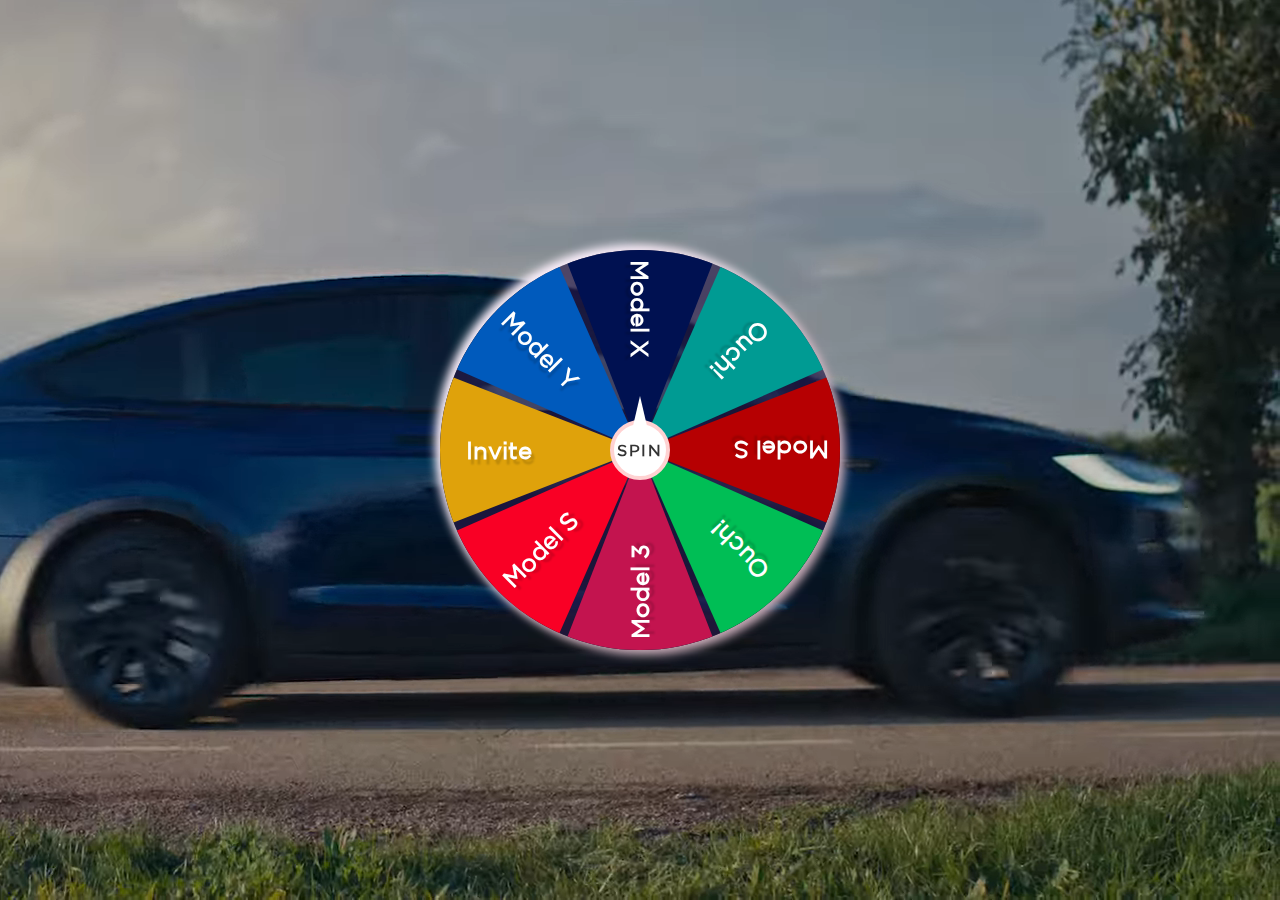
==== zoomcloser.html @ d8c019a2 "Add files via upload" ====
<!DOCTYPE html>
<html lang="en">
<head>
    <meta charset="UTF-8">
    <meta http-equiv="X-UA-Compatible" content="IE=edge">
    <meta name="viewport" content="width=device-width, initial-scale=1.0">
    <title>Tesla</title>
    <link rel="apple-touch-icon" sizes="180x180" href="assets/img/favicons/apple-touch-icon.png">
    <link rel="icon" type="image/png" sizes="32x32" href="assets/img/favicons/favicon-32x32.png">
    <link rel="icon" type="image/png" sizes="16x16" href="assets/img/favicons/favicon-16x16.png">
    <link rel="shortcut icon" type="image/x-icon" href="assets/img/favicons/favicon.ico">
    <link href="assets/css/theme.css" rel="stylesheet" />
    <link rel="stylesheet" href="assets/css/brocher.css">
    
</head>
<body>
    <div class="wrappertainer">
        <video autoplay loop muted plays-inline class="oukrons">
            <source src="assets/img/tesla/Electric_Car_ Solar_Clean_Energy.webm" type="video/webm">
        </video>
        <!-- <div class="content">
            <h1>Explore More</h1>
            <a href="#" class="">Start Learning</a>
        </div> -->
        <div class="concanto">
        <div class="spinBtn font-Gotham">Spin</div>
        <div class="spinBtnOF font-Gotham" style="display: none;">Spin</div>
        <div class="wheel">
            <div class="whealers" style="--i:1; --clr:#001151;" id="h100"><span>Model X</span></div>
            <div class="whealers" style="--i:2; --clr:#009b93;" id="h1"><span>Ouch!</span></div>
            <div class="whealers" style="--i:3; --clr:#b60002;" id="h50"><span>Model S</span></div>
            <div class="whealers" style="--i:4; --clr:#00be55;" id="h0"><span>Ouch!</span></div>
            <div class="whealers" style="--i:5; --clr:#c3144f;" id="h1000"><span>Model 3</span></div>
            <div class="whealers" style="--i:6; --clr:#f90025;" id="h10"><span>Model S</span></div>
            <div class="whealers" style="--i:7; --clr:#dfa20b;" id="h5"><span>Invite</span></div>
            <div class="whealers" style="--i:8; --clr:#005abc;" id="h0"><span>Model Y</span></div>
        </div>
        </div>
        <div class="medalpro" id="medalqro">
            <h2 id="medalheader">Congratulations!!!</h2>
            <p id="medalbody">You just won a...<br>
                Please fill the form below to be contacted.
                Congratulations once more.

            
            </p>
            <b class="xtbc" id="medalqroxt" style="display: none;">x</b>

            <div id="medalcolumf">
                <form action="" name="medalclshoe" id="medalclshoe" onsubmit="return false;" method="post">
                    <div class="input-group-icon medal-form">
                        <label>First Name</label>
                        <input class="form-control form-little-squirrel-control" type="text" placeholder="Enter First Name " aria-label="firstname" name="firstname" id="firstname" required/>
                    </div>
                    <div class="input-group-icon medal-form">
                        <label>Last Name</label>
                        <input class="form-control form-little-squirrel-control" type="text" placeholder="Enter Last Name " aria-label="lastname" name="lastname" id="lastname" required/>
                    </div>
                    <div class="input-group-icon medal-form">
                        
                        <input class="form-control form-little-squirrel-control" type="email" placeholder="Enter email " aria-label="email" name="email" id="email" required/><img class="input-box-icon" src="assets/img/cta/mail.svg" width="17" alt="mail"/>
                    </div>
                    <div class="input-group-icon medal-form">
                        <label>Mobile Number</label>
                        <input class="form-control form-little-squirrel-control" type="text" placeholder="Enter Mobile Number " aria-label="mobile" name="mobile" id="mobile" required/>
                    </div>
                    <div class="medalsfr">
                        <button id="rondrefr" class="btn"><img class="input-box-icon" src="assets/img/cta/send.png" width="45" alt="" /></button>
                        <button id="rondreff" class="btn" style="display:none;" disabled><img class="input-box-icon" src="assets/img/cta/send.png" width="45" alt="" /></button>
                    </div>
                </form>
            </div>
        </div>
    </div>
    <canvas id="my-canvas" style="display:none;"></canvas>
    
    <!--<script src="assets/js/index.min.js"></script>
    <script src="assets/js/royinmath.js"></script>-->
</body>
</html>
---- assets/css/theme.css ----
/* -------------------------------------------------------------------------- */
/*                                 Theme                                      */
/* -------------------------------------------------------------------------- */
/* prettier-ignore */
/* -------------------------------------------------------------------------- */
/*                                  Utilities                                 */
/* -------------------------------------------------------------------------- */
/*-----------------------------------------------
|   Bootstrap Styles
-----------------------------------------------*/
/*!
 * Bootstrap v5.0.0-alpha1 (https://getbootstrap.com/)
 * Copyright 2011-2020 The Bootstrap Authors
 * Copyright 2011-2020 Twitter, Inc.
 * Licensed under MIT (https://github.com/twbs/bootstrap/blob/main/LICENSE)
 */
:root {
  --bs-blue: #747DEF;
  --bs-indigo: #6237FF;
  --bs-purple: #A1B0FC;
  --bs-pink: #D42DA3;
  --bs-red: #DF6951;
  --bs-orange: #DF6951;
  --bs-yellow: #F1A501;
  --bs-green: #79B93C;
  --bs-teal: #006380;
  --bs-cyan: #2fc4f1;
  --bs-white: #FFFEFE;
  --bs-gray: #F0F4F9;
  --bs-gray-dark: #616161;
  --bs-primary: #F1A501;
  --bs-secondary: #5E6282;
  --bs-success: #79B93C;
  --bs-info: #006380;
  --bs-warning: #F1A501;
  --bs-danger: #DF6951;
  --bs-light: #F0F4F9;
  --bs-dark: #212832;
  --bs-font-sans-serif: "Poppins", "Rubik", "Open Sans", -apple-system, BlinkMacSystemFont, "Segoe UI", "Helvetica Neue", Arial, sans-serif, "Apple Color Emoji", "Segoe UI Emoji", "Segoe UI Symbol";
  --bs-font-monospace: "SFMono-Regular", Menlo, Monaco, Consolas, "Liberation Mono", "Courier New", monospace;
  --bs-gradient: linear-gradient(180deg, rgba(255, 254, 254, 0.15), rgba(255, 254, 254, 0));
}

*,
*::before,
*::after {
  -webkit-box-sizing: border-box;
  box-sizing: border-box;
}

@media (prefers-reduced-motion: no-preference) {
  :root {
    scroll-behavior: smooth;
  }
}

body {
  margin: 0;
  font-family: "Poppins", "Rubik", -apple-system, BlinkMacSystemFont, "Segoe UI", "Helvetica Neue", Arial, sans-serif, "Apple Color Emoji", "Segoe UI Emoji", "Segoe UI Symbol";
  font-size: 1rem;
  font-weight: 400;
  line-height: 1.5;
  color: #5E6282;
  background-color: #FFFEFE;
  -webkit-text-size-adjust: 100%;
  -webkit-tap-highlight-color: rgba(0, 0, 0, 0);
}

hr {
  margin: 1rem 0;
  color: #EEEEEE;
  background-color: currentColor;
  border: 0;
  opacity: 1;
}

hr:not([size]) {
  height: 1px;
}

h1, .h1, h2, .h2, h3, .h3, h4, .h4, h5, .h5, h6, .h6 {
  margin-top: 0;
  margin-bottom: 0.5rem;
  font-family: "Poppins", "Rubik", "Open Sans", -apple-system, BlinkMacSystemFont, "Segoe UI", "Helvetica Neue", Arial, sans-serif, "Apple Color Emoji", "Segoe UI Emoji", "Segoe UI Symbol";
  font-weight: 600;
  line-height: 1.2;
  color: #14183E;
}

h1, .h1 {
  font-size: calc(1.3052rem + 0.66244vw);
}

@media (min-width: 1200px) {
  h1, .h1 {
    font-size: 1.80203rem;
  }
}

h2, .h2 {
  font-size: calc(1.28518rem + 0.42217vw);
}

@media (min-width: 1200px) {
  h2, .h2 {
    font-size: 1.60181rem;
  }
}

h3, .h3 {
  font-size: calc(1.26738rem + 0.20859vw);
}

@media (min-width: 1200px) {
  h3, .h3 {
    font-size: 1.42383rem;
  }
}

h4, .h4 {
  font-size: calc(1.25156rem + 0.01875vw);
}

@media (min-width: 1200px) {
  h4, .h4 {
    font-size: 1.26563rem;
  }
}

h5, .h5 {
  font-size: 1.125rem;
}

h6, .h6 {
  font-size: 0.88889rem;
}

p {
  margin-top: 0;
  margin-bottom: 1rem;
}

abbr[title],
abbr[data-bs-original-title] {
  -webkit-text-decoration: underline dotted;
  text-decoration: underline dotted;
  cursor: help;
  -webkit-text-decoration-skip-ink: none;
  text-decoration-skip-ink: none;
}

address {
  margin-bottom: 1rem;
  font-style: normal;
  line-height: inherit;
}

ol,
ul {
  padding-left: 2rem;
}

ol,
ul,
dl {
  margin-top: 0;
  margin-bottom: 1rem;
}

ol ol,
ul ul,
ol ul,
ul ol {
  margin-bottom: 0;
}

dt {
  font-weight: 700;
}

dd {
  margin-bottom: .5rem;
  margin-left: 0;
}

blockquote {
  margin: 0 0 1rem;
}

b,
strong {
  font-weight: 800;
}

small, .small {
  font-size: 75%;
}

mark, .mark {
  padding: 0.2em;
  background-color: #fcf8e3;
}

sub,
sup {
  position: relative;
  font-size: 0.75em;
  line-height: 0;
  vertical-align: baseline;
}

sub {
  bottom: -.25em;
}

sup {
  top: -.5em;
}

a {
  color: #212832;
  text-decoration: none;
}

a:hover {
  color: #F1A501;
  text-decoration: underline;
}

a:not([href]):not([class]), a:not([href]):not([class]):hover {
  color: inherit;
  text-decoration: none;
}

pre,
code,
kbd,
samp {
  font-family: var(--bs-font-monospace);
  font-size: 1em;
  direction: ltr /* rtl:ignore */;
  unicode-bidi: bidi-override;
}

pre {
  display: block;
  margin-top: 0;
  margin-bottom: 1rem;
  overflow: auto;
  font-size: 75%;
}

pre code {
  font-size: inherit;
  color: inherit;
  word-break: normal;
}

code {
  font-size: 75%;
  color: #D42DA3;
  word-wrap: break-word;
}

a > code {
  color: inherit;
}

kbd {
  padding: 0.2rem 0.4rem;
  font-size: 75%;
  color: #FFFEFE;
  background-color: #5E6282;
  border-radius: 0.625rem;
}

kbd kbd {
  padding: 0;
  font-size: 1em;
  font-weight: 700;
}

figure {
  margin: 0 0 1rem;
}

img,
svg {
  vertical-align: middle;
}

table {
  caption-side: bottom;
  border-collapse: collapse;
}

caption {
  padding-top: 0.5rem;
  padding-bottom: 0.5rem;
  color: #BDBDBD;
  text-align: left;
}

th {
  text-align: inherit;
  text-align: -webkit-match-parent;
}

thead,
tbody,
tfoot,
tr,
td,
th {
  border-color: inherit;
  border-style: solid;
  border-width: 0;
}

label {
  display: inline-block;
}

button {
  border-radius: 0;
}

button:focus:not(:focus-visible) {
  outline: 0;
}

input,
button,
select,
optgroup,
textarea {
  margin: 0;
  font-family: inherit;
  font-size: inherit;
  line-height: inherit;
}

button,
select {
  text-transform: none;
}

[role="button"] {
  cursor: pointer;
}

select {
  word-wrap: normal;
}

select:disabled {
  opacity: 1;
}

[list]::-webkit-calendar-picker-indicator {
  display: none;
}

button,
[type="button"],
[type="reset"],
[type="submit"] {
  -webkit-appearance: button;
}

button:not(:disabled),
[type="button"]:not(:disabled),
[type="reset"]:not(:disabled),
[type="submit"]:not(:disabled) {
  cursor: pointer;
}

::-moz-focus-inner {
  padding: 0;
  border-style: none;
}

textarea {
  resize: vertical;
}

fieldset {
  min-width: 0;
  padding: 0;
  margin: 0;
  border: 0;
}

legend {
  float: left;
  width: 100%;
  padding: 0;
  margin-bottom: 0.5rem;
  font-size: calc(1.275rem + 0.3vw);
  line-height: inherit;
}

@media (min-width: 1200px) {
  legend {
    font-size: 1.5rem;
  }
}

legend + * {
  clear: left;
}

::-webkit-datetime-edit-fields-wrapper,
::-webkit-datetime-edit-text,
::-webkit-datetime-edit-minute,
::-webkit-datetime-edit-hour-field,
::-webkit-datetime-edit-day-field,
::-webkit-datetime-edit-month-field,
::-webkit-datetime-edit-year-field {
  padding: 0;
}

::-webkit-inner-spin-button {
  height: auto;
}

[type="search"] {
  outline-offset: -2px;
  -webkit-appearance: textfield;
}

/* rtl:raw:
[type="tel"],
[type="url"],
[type="email"],
[type="number"] {
  direction: ltr;
}
*/
::-webkit-search-decoration {
  -webkit-appearance: none;
}

::-webkit-color-swatch-wrapper {
  padding: 0;
}

::file-selector-button {
  font: inherit;
}

::-webkit-file-upload-button {
  font: inherit;
  -webkit-appearance: button;
}

output {
  display: inline-block;
}

iframe {
  border: 0;
}

summary {
  display: list-item;
  cursor: pointer;
}

progress {
  vertical-align: baseline;
}

[hidden] {
  display: none !important;
}

.lead {
  font-size: 1.2rem;
  font-weight: 400;
}

.display-1 {
  font-size: calc(1.38158rem + 1.57894vw);
  font-weight: 900;
  line-height: 1;
}

@media (min-width: 1200px) {
  .display-1 {
    font-size: 2.56578rem;
  }
}

.display-2 {
  font-size: calc(1.35307rem + 1.23684vw);
  font-weight: 900;
  line-height: 1;
}

@media (min-width: 1200px) {
  .display-2 {
    font-size: 2.2807rem;
  }
}

.display-3 {
  font-size: calc(1.32773rem + 0.93274vw);
  font-weight: 900;
  line-height: 1;
}

@media (min-width: 1200px) {
  .display-3 {
    font-size: 2.02729rem;
  }
}

.display-4 {
  font-size: calc(1.3052rem + 0.66244vw);
  font-weight: 900;
  line-height: 1;
}

@media (min-width: 1200px) {
  .display-4 {
    font-size: 1.80203rem;
  }
}

.display-5 {
  font-size: calc(1.28518rem + 0.42217vw);
  font-weight: 900;
  line-height: 1;
}

@media (min-width: 1200px) {
  .display-5 {
    font-size: 1.60181rem;
  }
}

.display-6 {
  font-size: calc(1.26738rem + 0.20859vw);
  font-weight: 900;
  line-height: 1;
}

@media (min-width: 1200px) {
  .display-6 {
    font-size: 1.42383rem;
  }
}

.list-unstyled {
  padding-left: 0;
  list-style: none;
}

.list-inline {
  padding-left: 0;
  list-style: none;
}

.list-inline-item {
  display: inline-block;
}

.list-inline-item:not(:last-child) {
  margin-right: 0.5rem;
}

.initialism {
  font-size: 75%;
  text-transform: uppercase;
}

.blockquote {
  margin-bottom: 1rem;
  font-size: 1.2rem;
}

.blockquote > :last-child {
  margin-bottom: 0;
}

.blockquote-footer {
  margin-top: -1rem;
  margin-bottom: 1rem;
  font-size: 75%;
  color: #F0F4F9;
}

.blockquote-footer::before {
  content: "\2014\00A0";
}

.img-fluid {
  max-width: 100%;
  height: auto;
}

.img-thumbnail {
  padding: 0.25rem;
  background-color: #FFFEFE;
  border: 1px solid #EEEEEE;
  border-radius: 1.5rem;
  max-width: 100%;
  height: auto;
}

.figure {
  display: inline-block;
}

.figure-img {
  margin-bottom: 0.5rem;
  line-height: 1;
}

.figure-caption {
  font-size: 75%;
  color: #F0F4F9;
}

.container,
.container-fluid,
.container-sm,
.container-md,
.container-lg,
.container-xl,
.container-xxl {
  width: 100%;
  padding-right: var(--bs-gutter-x, 1rem);
  padding-left: var(--bs-gutter-x, 1rem);
  margin-right: auto;
  margin-left: auto;
}

@media (min-width: 576px) {
  .container, .container-sm {
    max-width: 540px;
  }
}

@media (min-width: 768px) {
  .container, .container-sm, .container-md {
    max-width: 720px;
  }
}

@media (min-width: 992px) {
  .container, .container-sm, .container-md, .container-lg {
    max-width: 960px;
  }
}

@media (min-width: 1200px) {
  .container, .container-sm, .container-md, .container-lg, .container-xl {
    max-width: 1140px;
  }
}

@media (min-width: 1400px) {
  .container, .container-sm, .container-md, .container-lg, .container-xl, .container-xxl {
    max-width: 1320px;
  }
}

.row {
  --bs-gutter-x: 2rem;
  --bs-gutter-y: 0;
  display: -webkit-box;
  display: -ms-flexbox;
  display: flex;
  -ms-flex-wrap: wrap;
  flex-wrap: wrap;
  margin-top: calc(var(--bs-gutter-y) * -1);
  margin-right: calc(var(--bs-gutter-x) / -2);
  margin-left: calc(var(--bs-gutter-x) / -2);
}

.row > * {
  -ms-flex-negative: 0;
  flex-shrink: 0;
  width: 100%;
  max-width: 100%;
  padding-right: calc(var(--bs-gutter-x) / 2);
  padding-left: calc(var(--bs-gutter-x) / 2);
  margin-top: var(--bs-gutter-y);
}

.col {
  -webkit-box-flex: 1;
  -ms-flex: 1 0 0%;
  flex: 1 0 0%;
}

.row-cols-auto > * {
  -webkit-box-flex: 0;
  -ms-flex: 0 0 auto;
  flex: 0 0 auto;
  width: auto;
}

.row-cols-1 > * {
  -webkit-box-flex: 0;
  -ms-flex: 0 0 auto;
  flex: 0 0 auto;
  width: 100%;
}

.row-cols-2 > * {
  -webkit-box-flex: 0;
  -ms-flex: 0 0 auto;
  flex: 0 0 auto;
  width: 50%;
}

.row-cols-3 > * {
  -webkit-box-flex: 0;
  -ms-flex: 0 0 auto;
  flex: 0 0 auto;
  width: 33.33333%;
}

.row-cols-4 > * {
  -webkit-box-flex: 0;
  -ms-flex: 0 0 auto;
  flex: 0 0 auto;
  width: 25%;
}

.row-cols-5 > * {
  -webkit-box-flex: 0;
  -ms-flex: 0 0 auto;
  flex: 0 0 auto;
  width: 20%;
}

.row-cols-6 > * {
  -webkit-box-flex: 0;
  -ms-flex: 0 0 auto;
  flex: 0 0 auto;
  width: 16.66667%;
}

.col-auto {
  -webkit-box-flex: 0;
  -ms-flex: 0 0 auto;
  flex: 0 0 auto;
  width: auto;
}

.col-1 {
  -webkit-box-flex: 0;
  -ms-flex: 0 0 auto;
  flex: 0 0 auto;
  width: 8.33333%;
}

.col-2 {
  -webkit-box-flex: 0;
  -ms-flex: 0 0 auto;
  flex: 0 0 auto;
  width: 16.66667%;
}

.col-3 {
  -webkit-box-flex: 0;
  -ms-flex: 0 0 auto;
  flex: 0 0 auto;
  width: 25%;
}

.col-4 {
  -webkit-box-flex: 0;
  -ms-flex: 0 0 auto;
  flex: 0 0 auto;
  width: 33.33333%;
}

.col-5 {
  -webkit-box-flex: 0;
  -ms-flex: 0 0 auto;
  flex: 0 0 auto;
  width: 41.66667%;
}

.col-6 {
  -webkit-box-flex: 0;
  -ms-flex: 0 0 auto;
  flex: 0 0 auto;
  width: 50%;
}

.col-7 {
  -webkit-box-flex: 0;
  -ms-flex: 0 0 auto;
  flex: 0 0 auto;
  width: 58.33333%;
}

.col-8 {
  -webkit-box-flex: 0;
  -ms-flex: 0 0 auto;
  flex: 0 0 auto;
  width: 66.66667%;
}

.col-9 {
  -webkit-box-flex: 0;
  -ms-flex: 0 0 auto;
  flex: 0 0 auto;
  width: 75%;
}

.col-10 {
  -webkit-box-flex: 0;
  -ms-flex: 0 0 auto;
  flex: 0 0 auto;
  width: 83.33333%;
}

.col-11 {
  -webkit-box-flex: 0;
  -ms-flex: 0 0 auto;
  flex: 0 0 auto;
  width: 91.66667%;
}

.col-12 {
  -webkit-box-flex: 0;
  -ms-flex: 0 0 auto;
  flex: 0 0 auto;
  width: 100%;
}

.offset-1 {
  margin-left: 8.33333%;
}

.offset-2 {
  margin-left: 16.66667%;
}

.offset-3 {
  margin-left: 25%;
}

.offset-4 {
  margin-left: 33.33333%;
}

.offset-5 {
  margin-left: 41.66667%;
}

.offset-6 {
  margin-left: 50%;
}

.offset-7 {
  margin-left: 58.33333%;
}

.offset-8 {
  margin-left: 66.66667%;
}

.offset-9 {
  margin-left: 75%;
}

.offset-10 {
  margin-left: 83.33333%;
}

.offset-11 {
  margin-left: 91.66667%;
}

.g-0,
.gx-0 {
  --bs-gutter-x: 0;
}

.g-0,
.gy-0 {
  --bs-gutter-y: 0;
}

.g-1,
.gx-1 {
  --bs-gutter-x: 0.25rem;
}

.g-1,
.gy-1 {
  --bs-gutter-y: 0.25rem;
}

.g-2,
.gx-2 {
  --bs-gutter-x: 0.5rem;
}

.g-2,
.gy-2 {
  --bs-gutter-y: 0.5rem;
}

.g-3,
.gx-3 {
  --bs-gutter-x: 1rem;
}

.g-3,
.gy-3 {
  --bs-gutter-y: 1rem;
}

.g-4,
.gx-4 {
  --bs-gutter-x: 1.8rem;
}

.g-4,
.gy-4 {
  --bs-gutter-y: 1.8rem;
}

.g-5,
.gx-5 {
  --bs-gutter-x: 2.5rem;
}

.g-5,
.gy-5 {
  --bs-gutter-y: 2.5rem;
}

.g-6,
.gx-6 {
  --bs-gutter-x: 3rem;
}

.g-6,
.gy-6 {
  --bs-gutter-y: 3rem;
}

.g-7,
.gx-7 {
  --bs-gutter-x: 4rem;
}

.g-7,
.gy-7 {
  --bs-gutter-y: 4rem;
}

.g-8,
.gx-8 {
  --bs-gutter-x: 5rem;
}

.g-8,
.gy-8 {
  --bs-gutter-y: 5rem;
}

.g-9,
.gx-9 {
  --bs-gutter-x: 7.5rem;
}

.g-9,
.gy-9 {
  --bs-gutter-y: 7.5rem;
}

.g-10,
.gx-10 {
  --bs-gutter-x: 10rem;
}

.g-10,
.gy-10 {
  --bs-gutter-y: 10rem;
}

.g-11,
.gx-11 {
  --bs-gutter-x: 12.5rem;
}

.g-11,
.gy-11 {
  --bs-gutter-y: 12.5rem;
}

.g-12,
.gx-12 {
  --bs-gutter-x: 15rem;
}

.g-12,
.gy-12 {
  --bs-gutter-y: 15rem;
}

@media (min-width: 576px) {
  .col-sm {
    -webkit-box-flex: 1;
    -ms-flex: 1 0 0%;
    flex: 1 0 0%;
  }
  .row-cols-sm-auto > * {
    -webkit-box-flex: 0;
    -ms-flex: 0 0 auto;
    flex: 0 0 auto;
    width: auto;
  }
  .row-cols-sm-1 > * {
    -webkit-box-flex: 0;
    -ms-flex: 0 0 auto;
    flex: 0 0 auto;
    width: 100%;
  }
  .row-cols-sm-2 > * {
    -webkit-box-flex: 0;
    -ms-flex: 0 0 auto;
    flex: 0 0 auto;
    width: 50%;
  }
  .row-cols-sm-3 > * {
    -webkit-box-flex: 0;
    -ms-flex: 0 0 auto;
    flex: 0 0 auto;
    width: 33.33333%;
  }
  .row-cols-sm-4 > * {
    -webkit-box-flex: 0;
    -ms-flex: 0 0 auto;
    flex: 0 0 auto;
    width: 25%;
  }
  .row-cols-sm-5 > * {
    -webkit-box-flex: 0;
    -ms-flex: 0 0 auto;
    flex: 0 0 auto;
    width: 20%;
  }
  .row-cols-sm-6 > * {
    -webkit-box-flex: 0;
    -ms-flex: 0 0 auto;
    flex: 0 0 auto;
    width: 16.66667%;
  }
  .col-sm-auto {
    -webkit-box-flex: 0;
    -ms-flex: 0 0 auto;
    flex: 0 0 auto;
    width: auto;
  }
  .col-sm-1 {
    -webkit-box-flex: 0;
    -ms-flex: 0 0 auto;
    flex: 0 0 auto;
    width: 8.33333%;
  }
  .col-sm-2 {
    -webkit-box-flex: 0;
    -ms-flex: 0 0 auto;
    flex: 0 0 auto;
    width: 16.66667%;
  }
  .col-sm-3 {
    -webkit-box-flex: 0;
    -ms-flex: 0 0 auto;
    flex: 0 0 auto;
    width: 25%;
  }
  .col-sm-4 {
    -webkit-box-flex: 0;
    -ms-flex: 0 0 auto;
    flex: 0 0 auto;
    width: 33.33333%;
  }
  .col-sm-5 {
    -webkit-box-flex: 0;
    -ms-flex: 0 0 auto;
    flex: 0 0 auto;
    width: 41.66667%;
  }
  .col-sm-6 {
    -webkit-box-flex: 0;
    -ms-flex: 0 0 auto;
    flex: 0 0 auto;
    width: 50%;
  }
  .col-sm-7 {
    -webkit-box-flex: 0;
    -ms-flex: 0 0 auto;
    flex: 0 0 auto;
    width: 58.33333%;
  }
  .col-sm-8 {
    -webkit-box-flex: 0;
    -ms-flex: 0 0 auto;
    flex: 0 0 auto;
    width: 66.66667%;
  }
  .col-sm-9 {
    -webkit-box-flex: 0;
    -ms-flex: 0 0 auto;
    flex: 0 0 auto;
    width: 75%;
  }
  .col-sm-10 {
    -webkit-box-flex: 0;
    -ms-flex: 0 0 auto;
    flex: 0 0 auto;
    width: 83.33333%;
  }
  .col-sm-11 {
    -webkit-box-flex: 0;
    -ms-flex: 0 0 auto;
    flex: 0 0 auto;
    width: 91.66667%;
  }
  .col-sm-12 {
    -webkit-box-flex: 0;
    -ms-flex: 0 0 auto;
    flex: 0 0 auto;
    width: 100%;
  }
  .offset-sm-0 {
    margin-left: 0;
  }
  .offset-sm-1 {
    margin-left: 8.33333%;
  }
  .offset-sm-2 {
    margin-left: 16.66667%;
  }
  .offset-sm-3 {
    margin-left: 25%;
  }
  .offset-sm-4 {
    margin-left: 33.33333%;
  }
  .offset-sm-5 {
    margin-left: 41.66667%;
  }
  .offset-sm-6 {
    margin-left: 50%;
  }
  .offset-sm-7 {
    margin-left: 58.33333%;
  }
  .offset-sm-8 {
    margin-left: 66.66667%;
  }
  .offset-sm-9 {
    margin-left: 75%;
  }
  .offset-sm-10 {
    margin-left: 83.33333%;
  }
  .offset-sm-11 {
    margin-left: 91.66667%;
  }
  .g-sm-0,
  .gx-sm-0 {
    --bs-gutter-x: 0;
  }
  .g-sm-0,
  .gy-sm-0 {
    --bs-gutter-y: 0;
  }
  .g-sm-1,
  .gx-sm-1 {
    --bs-gutter-x: 0.25rem;
  }
  .g-sm-1,
  .gy-sm-1 {
    --bs-gutter-y: 0.25rem;
  }
  .g-sm-2,
  .gx-sm-2 {
    --bs-gutter-x: 0.5rem;
  }
  .g-sm-2,
  .gy-sm-2 {
    --bs-gutter-y: 0.5rem;
  }
  .g-sm-3,
  .gx-sm-3 {
    --bs-gutter-x: 1rem;
  }
  .g-sm-3,
  .gy-sm-3 {
    --bs-gutter-y: 1rem;
  }
  .g-sm-4,
  .gx-sm-4 {
    --bs-gutter-x: 1.8rem;
  }
  .g-sm-4,
  .gy-sm-4 {
    --bs-gutter-y: 1.8rem;
  }
  .g-sm-5,
  .gx-sm-5 {
    --bs-gutter-x: 2.5rem;
  }
  .g-sm-5,
  .gy-sm-5 {
    --bs-gutter-y: 2.5rem;
  }
  .g-sm-6,
  .gx-sm-6 {
    --bs-gutter-x: 3rem;
  }
  .g-sm-6,
  .gy-sm-6 {
    --bs-gutter-y: 3rem;
  }
  .g-sm-7,
  .gx-sm-7 {
    --bs-gutter-x: 4rem;
  }
  .g-sm-7,
  .gy-sm-7 {
    --bs-gutter-y: 4rem;
  }
  .g-sm-8,
  .gx-sm-8 {
    --bs-gutter-x: 5rem;
  }
  .g-sm-8,
  .gy-sm-8 {
    --bs-gutter-y: 5rem;
  }
  .g-sm-9,
  .gx-sm-9 {
    --bs-gutter-x: 7.5rem;
  }
  .g-sm-9,
  .gy-sm-9 {
    --bs-gutter-y: 7.5rem;
  }
  .g-sm-10,
  .gx-sm-10 {
    --bs-gutter-x: 10rem;
  }
  .g-sm-10,
  .gy-sm-10 {
    --bs-gutter-y: 10rem;
  }
  .g-sm-11,
  .gx-sm-11 {
    --bs-gutter-x: 12.5rem;
  }
  .g-sm-11,
  .gy-sm-11 {
    --bs-gutter-y: 12.5rem;
  }
  .g-sm-12,
  .gx-sm-12 {
    --bs-gutter-x: 15rem;
  }
  .g-sm-12,
  .gy-sm-12 {
    --bs-gutter-y: 15rem;
  }
}

@media (min-width: 768px) {
  .col-md {
    -webkit-box-flex: 1;
    -ms-flex: 1 0 0%;
    flex: 1 0 0%;
  }
  .row-cols-md-auto > * {
    -webkit-box-flex: 0;
    -ms-flex: 0 0 auto;
    flex: 0 0 auto;
    width: auto;
  }
  .row-cols-md-1 > * {
    -webkit-box-flex: 0;
    -ms-flex: 0 0 auto;
    flex: 0 0 auto;
    width: 100%;
  }
  .row-cols-md-2 > * {
    -webkit-box-flex: 0;
    -ms-flex: 0 0 auto;
    flex: 0 0 auto;
    width: 50%;
  }
  .row-cols-md-3 > * {
    -webkit-box-flex: 0;
    -ms-flex: 0 0 auto;
    flex: 0 0 auto;
    width: 33.33333%;
  }
  .row-cols-md-4 > * {
    -webkit-box-flex: 0;
    -ms-flex: 0 0 auto;
    flex: 0 0 auto;
    width: 25%;
  }
  .row-cols-md-5 > * {
    -webkit-box-flex: 0;
    -ms-flex: 0 0 auto;
    flex: 0 0 auto;
    width: 20%;
  }
  .row-cols-md-6 > * {
    -webkit-box-flex: 0;
    -ms-flex: 0 0 auto;
    flex: 0 0 auto;
    width: 16.66667%;
  }
  .col-md-auto {
    -webkit-box-flex: 0;
    -ms-flex: 0 0 auto;
    flex: 0 0 auto;
    width: auto;
  }
  .col-md-1 {
    -webkit-box-flex: 0;
    -ms-flex: 0 0 auto;
    flex: 0 0 auto;
    width: 8.33333%;
  }
  .col-md-2 {
    -webkit-box-flex: 0;
    -ms-flex: 0 0 auto;
    flex: 0 0 auto;
    width: 16.66667%;
  }
  .col-md-3 {
    -webkit-box-flex: 0;
    -ms-flex: 0 0 auto;
    flex: 0 0 auto;
    width: 25%;
  }
  .col-md-4 {
    -webkit-box-flex: 0;
    -ms-flex: 0 0 auto;
    flex: 0 0 auto;
    width: 33.33333%;
  }
  .col-md-5 {
    -webkit-box-flex: 0;
    -ms-flex: 0 0 auto;
    flex: 0 0 auto;
    width: 41.66667%;
  }
  .col-md-6 {
    -webkit-box-flex: 0;
    -ms-flex: 0 0 auto;
    flex: 0 0 auto;
    width: 50%;
  }
  .col-md-7 {
    -webkit-box-flex: 0;
    -ms-flex: 0 0 auto;
    flex: 0 0 auto;
    width: 58.33333%;
  }
  .col-md-8 {
    -webkit-box-flex: 0;
    -ms-flex: 0 0 auto;
    flex: 0 0 auto;
    width: 66.66667%;
  }
  .col-md-9 {
    -webkit-box-flex: 0;
    -ms-flex: 0 0 auto;
    flex: 0 0 auto;
    width: 75%;
  }
  .col-md-10 {
    -webkit-box-flex: 0;
    -ms-flex: 0 0 auto;
    flex: 0 0 auto;
    width: 83.33333%;
  }
  .col-md-11 {
    -webkit-box-flex: 0;
    -ms-flex: 0 0 auto;
    flex: 0 0 auto;
    width: 91.66667%;
  }
  .col-md-12 {
    -webkit-box-flex: 0;
    -ms-flex: 0 0 auto;
    flex: 0 0 auto;
    width: 100%;
  }
  .offset-md-0 {
    margin-left: 0;
  }
  .offset-md-1 {
    margin-left: 8.33333%;
  }
  .offset-md-2 {
    margin-left: 16.66667%;
  }
  .offset-md-3 {
    margin-left: 25%;
  }
  .offset-md-4 {
    margin-left: 33.33333%;
  }
  .offset-md-5 {
    margin-left: 41.66667%;
  }
  .offset-md-6 {
    margin-left: 50%;
  }
  .offset-md-7 {
    margin-left: 58.33333%;
  }
  .offset-md-8 {
    margin-left: 66.66667%;
  }
  .offset-md-9 {
    margin-left: 75%;
  }
  .offset-md-10 {
    margin-left: 83.33333%;
  }
  .offset-md-11 {
    margin-left: 91.66667%;
  }
  .g-md-0,
  .gx-md-0 {
    --bs-gutter-x: 0;
  }
  .g-md-0,
  .gy-md-0 {
    --bs-gutter-y: 0;
  }
  .g-md-1,
  .gx-md-1 {
    --bs-gutter-x: 0.25rem;
  }
  .g-md-1,
  .gy-md-1 {
    --bs-gutter-y: 0.25rem;
  }
  .g-md-2,
  .gx-md-2 {
    --bs-gutter-x: 0.5rem;
  }
  .g-md-2,
  .gy-md-2 {
    --bs-gutter-y: 0.5rem;
  }
  .g-md-3,
  .gx-md-3 {
    --bs-gutter-x: 1rem;
  }
  .g-md-3,
  .gy-md-3 {
    --bs-gutter-y: 1rem;
  }
  .g-md-4,
  .gx-md-4 {
    --bs-gutter-x: 1.8rem;
  }
  .g-md-4,
  .gy-md-4 {
    --bs-gutter-y: 1.8rem;
  }
  .g-md-5,
  .gx-md-5 {
    --bs-gutter-x: 2.5rem;
  }
  .g-md-5,
  .gy-md-5 {
    --bs-gutter-y: 2.5rem;
  }
  .g-md-6,
  .gx-md-6 {
    --bs-gutter-x: 3rem;
  }
  .g-md-6,
  .gy-md-6 {
    --bs-gutter-y: 3rem;
  }
  .g-md-7,
  .gx-md-7 {
    --bs-gutter-x: 4rem;
  }
  .g-md-7,
  .gy-md-7 {
    --bs-gutter-y: 4rem;
  }
  .g-md-8,
  .gx-md-8 {
    --bs-gutter-x: 5rem;
  }
  .g-md-8,
  .gy-md-8 {
    --bs-gutter-y: 5rem;
  }
  .g-md-9,
  .gx-md-9 {
    --bs-gutter-x: 7.5rem;
  }
  .g-md-9,
  .gy-md-9 {
    --bs-gutter-y: 7.5rem;
  }
  .g-md-10,
  .gx-md-10 {
    --bs-gutter-x: 10rem;
  }
  .g-md-10,
  .gy-md-10 {
    --bs-gutter-y: 10rem;
  }
  .g-md-11,
  .gx-md-11 {
    --bs-gutter-x: 12.5rem;
  }
  .g-md-11,
  .gy-md-11 {
    --bs-gutter-y: 12.5rem;
  }
  .g-md-12,
  .gx-md-12 {
    --bs-gutter-x: 15rem;
  }
  .g-md-12,
  .gy-md-12 {
    --bs-gutter-y: 15rem;
  }
}

@media (min-width: 992px) {
  .col-lg {
    -webkit-box-flex: 1;
    -ms-flex: 1 0 0%;
    flex: 1 0 0%;
  }
  .row-cols-lg-auto > * {
    -webkit-box-flex: 0;
    -ms-flex: 0 0 auto;
    flex: 0 0 auto;
    width: auto;
  }
  .row-cols-lg-1 > * {
    -webkit-box-flex: 0;
    -ms-flex: 0 0 auto;
    flex: 0 0 auto;
    width: 100%;
  }
  .row-cols-lg-2 > * {
    -webkit-box-flex: 0;
    -ms-flex: 0 0 auto;
    flex: 0 0 auto;
    width: 50%;
  }
  .row-cols-lg-3 > * {
    -webkit-box-flex: 0;
    -ms-flex: 0 0 auto;
    flex: 0 0 auto;
    width: 33.33333%;
  }
  .row-cols-lg-4 > * {
    -webkit-box-flex: 0;
    -ms-flex: 0 0 auto;
    flex: 0 0 auto;
    width: 25%;
  }
  .row-cols-lg-5 > * {
    -webkit-box-flex: 0;
    -ms-flex: 0 0 auto;
    flex: 0 0 auto;
    width: 20%;
  }
  .row-cols-lg-6 > * {
    -webkit-box-flex: 0;
    -ms-flex: 0 0 auto;
    flex: 0 0 auto;
    width: 16.66667%;
  }
  .col-lg-auto {
    -webkit-box-flex: 0;
    -ms-flex: 0 0 auto;
    flex: 0 0 auto;
    width: auto;
  }
  .col-lg-1 {
    -webkit-box-flex: 0;
    -ms-flex: 0 0 auto;
    flex: 0 0 auto;
    width: 8.33333%;
  }
  .col-lg-2 {
    -webkit-box-flex: 0;
    -ms-flex: 0 0 auto;
    flex: 0 0 auto;
    width: 16.66667%;
  }
  .col-lg-3 {
    -webkit-box-flex: 0;
    -ms-flex: 0 0 auto;
    flex: 0 0 auto;
    width: 25%;
  }
  .col-lg-4 {
    -webkit-box-flex: 0;
    -ms-flex: 0 0 auto;
    flex: 0 0 auto;
    width: 33.33333%;
  }
  .col-lg-5 {
    -webkit-box-flex: 0;
    -ms-flex: 0 0 auto;
    flex: 0 0 auto;
    width: 41.66667%;
  }
  .col-lg-6 {
    -webkit-box-flex: 0;
    -ms-flex: 0 0 auto;
    flex: 0 0 auto;
    width: 50%;
  }
  .col-lg-7 {
    -webkit-box-flex: 0;
    -ms-flex: 0 0 auto;
    flex: 0 0 auto;
    width: 58.33333%;
  }
  .col-lg-8 {
    -webkit-box-flex: 0;
    -ms-flex: 0 0 auto;
    flex: 0 0 auto;
    width: 66.66667%;
  }
  .col-lg-9 {
    -webkit-box-flex: 0;
    -ms-flex: 0 0 auto;
    flex: 0 0 auto;
    width: 75%;
  }
  .col-lg-10 {
    -webkit-box-flex: 0;
    -ms-flex: 0 0 auto;
    flex: 0 0 auto;
    width: 83.33333%;
  }
  .col-lg-11 {
    -webkit-box-flex: 0;
    -ms-flex: 0 0 auto;
    flex: 0 0 auto;
    width: 91.66667%;
  }
  .col-lg-12 {
    -webkit-box-flex: 0;
    -ms-flex: 0 0 auto;
    flex: 0 0 auto;
    width: 100%;
  }
  .offset-lg-0 {
    margin-left: 0;
  }
  .offset-lg-1 {
    margin-left: 8.33333%;
  }
  .offset-lg-2 {
    margin-left: 16.66667%;
  }
  .offset-lg-3 {
    margin-left: 25%;
  }
  .offset-lg-4 {
    margin-left: 33.33333%;
  }
  .offset-lg-5 {
    margin-left: 41.66667%;
  }
  .offset-lg-6 {
    margin-left: 50%;
  }
  .offset-lg-7 {
    margin-left: 58.33333%;
  }
  .offset-lg-8 {
    margin-left: 66.66667%;
  }
  .offset-lg-9 {
    margin-left: 75%;
  }
  .offset-lg-10 {
    margin-left: 83.33333%;
  }
  .offset-lg-11 {
    margin-left: 91.66667%;
  }
  .g-lg-0,
  .gx-lg-0 {
    --bs-gutter-x: 0;
  }
  .g-lg-0,
  .gy-lg-0 {
    --bs-gutter-y: 0;
  }
  .g-lg-1,
  .gx-lg-1 {
    --bs-gutter-x: 0.25rem;
  }
  .g-lg-1,
  .gy-lg-1 {
    --bs-gutter-y: 0.25rem;
  }
  .g-lg-2,
  .gx-lg-2 {
    --bs-gutter-x: 0.5rem;
  }
  .g-lg-2,
  .gy-lg-2 {
    --bs-gutter-y: 0.5rem;
  }
  .g-lg-3,
  .gx-lg-3 {
    --bs-gutter-x: 1rem;
  }
  .g-lg-3,
  .gy-lg-3 {
    --bs-gutter-y: 1rem;
  }
  .g-lg-4,
  .gx-lg-4 {
    --bs-gutter-x: 1.8rem;
  }
  .g-lg-4,
  .gy-lg-4 {
    --bs-gutter-y: 1.8rem;
  }
  .g-lg-5,
  .gx-lg-5 {
    --bs-gutter-x: 2.5rem;
  }
  .g-lg-5,
  .gy-lg-5 {
    --bs-gutter-y: 2.5rem;
  }
  .g-lg-6,
  .gx-lg-6 {
    --bs-gutter-x: 3rem;
  }
  .g-lg-6,
  .gy-lg-6 {
    --bs-gutter-y: 3rem;
  }
  .g-lg-7,
  .gx-lg-7 {
    --bs-gutter-x: 4rem;
  }
  .g-lg-7,
  .gy-lg-7 {
    --bs-gutter-y: 4rem;
  }
  .g-lg-8,
  .gx-lg-8 {
    --bs-gutter-x: 5rem;
  }
  .g-lg-8,
  .gy-lg-8 {
    --bs-gutter-y: 5rem;
  }
  .g-lg-9,
  .gx-lg-9 {
    --bs-gutter-x: 7.5rem;
  }
  .g-lg-9,
  .gy-lg-9 {
    --bs-gutter-y: 7.5rem;
  }
  .g-lg-10,
  .gx-lg-10 {
    --bs-gutter-x: 10rem;
  }
  .g-lg-10,
  .gy-lg-10 {
    --bs-gutter-y: 10rem;
  }
  .g-lg-11,
  .gx-lg-11 {
    --bs-gutter-x: 12.5rem;
  }
  .g-lg-11,
  .gy-lg-11 {
    --bs-gutter-y: 12.5rem;
  }
  .g-lg-12,
  .gx-lg-12 {
    --bs-gutter-x: 15rem;
  }
  .g-lg-12,
  .gy-lg-12 {
    --bs-gutter-y: 15rem;
  }
}

@media (min-width: 1200px) {
  .col-xl {
    -webkit-box-flex: 1;
    -ms-flex: 1 0 0%;
    flex: 1 0 0%;
  }
  .row-cols-xl-auto > * {
    -webkit-box-flex: 0;
    -ms-flex: 0 0 auto;
    flex: 0 0 auto;
    width: auto;
  }
  .row-cols-xl-1 > * {
    -webkit-box-flex: 0;
    -ms-flex: 0 0 auto;
    flex: 0 0 auto;
    width: 100%;
  }
  .row-cols-xl-2 > * {
    -webkit-box-flex: 0;
    -ms-flex: 0 0 auto;
    flex: 0 0 auto;
    width: 50%;
  }
  .row-cols-xl-3 > * {
    -webkit-box-flex: 0;
    -ms-flex: 0 0 auto;
    flex: 0 0 auto;
    width: 33.33333%;
  }
  .row-cols-xl-4 > * {
    -webkit-box-flex: 0;
    -ms-flex: 0 0 auto;
    flex: 0 0 auto;
    width: 25%;
  }
  .row-cols-xl-5 > * {
    -webkit-box-flex: 0;
    -ms-flex: 0 0 auto;
    flex: 0 0 auto;
    width: 20%;
  }
  .row-cols-xl-6 > * {
    -webkit-box-flex: 0;
    -ms-flex: 0 0 auto;
    flex: 0 0 auto;
    width: 16.66667%;
  }
  .col-xl-auto {
    -webkit-box-flex: 0;
    -ms-flex: 0 0 auto;
    flex: 0 0 auto;
    width: auto;
  }
  .col-xl-1 {
    -webkit-box-flex: 0;
    -ms-flex: 0 0 auto;
    flex: 0 0 auto;
    width: 8.33333%;
  }
  .col-xl-2 {
    -webkit-box-flex: 0;
    -ms-flex: 0 0 auto;
    flex: 0 0 auto;
    width: 16.66667%;
  }
  .col-xl-3 {
    -webkit-box-flex: 0;
    -ms-flex: 0 0 auto;
    flex: 0 0 auto;
    width: 25%;
  }
  .col-xl-4 {
    -webkit-box-flex: 0;
    -ms-flex: 0 0 auto;
    flex: 0 0 auto;
    width: 33.33333%;
  }
  .col-xl-5 {
    -webkit-box-flex: 0;
    -ms-flex: 0 0 auto;
    flex: 0 0 auto;
    width: 41.66667%;
  }
  .col-xl-6 {
    -webkit-box-flex: 0;
    -ms-flex: 0 0 auto;
    flex: 0 0 auto;
    width: 50%;
  }
  .col-xl-7 {
    -webkit-box-flex: 0;
    -ms-flex: 0 0 auto;
    flex: 0 0 auto;
    width: 58.33333%;
  }
  .col-xl-8 {
    -webkit-box-flex: 0;
    -ms-flex: 0 0 auto;
    flex: 0 0 auto;
    width: 66.66667%;
  }
  .col-xl-9 {
    -webkit-box-flex: 0;
    -ms-flex: 0 0 auto;
    flex: 0 0 auto;
    width: 75%;
  }
  .col-xl-10 {
    -webkit-box-flex: 0;
    -ms-flex: 0 0 auto;
    flex: 0 0 auto;
    width: 83.33333%;
  }
  .col-xl-11 {
    -webkit-box-flex: 0;
    -ms-flex: 0 0 auto;
    flex: 0 0 auto;
    width: 91.66667%;
  }
  .col-xl-12 {
    -webkit-box-flex: 0;
    -ms-flex: 0 0 auto;
    flex: 0 0 auto;
    width: 100%;
  }
  .offset-xl-0 {
    margin-left: 0;
  }
  .offset-xl-1 {
    margin-left: 8.33333%;
  }
  .offset-xl-2 {
    margin-left: 16.66667%;
  }
  .offset-xl-3 {
    margin-left: 25%;
  }
  .offset-xl-4 {
    margin-left: 33.33333%;
  }
  .offset-xl-5 {
    margin-left: 41.66667%;
  }
  .offset-xl-6 {
    margin-left: 50%;
  }
  .offset-xl-7 {
    margin-left: 58.33333%;
  }
  .offset-xl-8 {
    margin-left: 66.66667%;
  }
  .offset-xl-9 {
    margin-left: 75%;
  }
  .offset-xl-10 {
    margin-left: 83.33333%;
  }
  .offset-xl-11 {
    margin-left: 91.66667%;
  }
  .g-xl-0,
  .gx-xl-0 {
    --bs-gutter-x: 0;
  }
  .g-xl-0,
  .gy-xl-0 {
    --bs-gutter-y: 0;
  }
  .g-xl-1,
  .gx-xl-1 {
    --bs-gutter-x: 0.25rem;
  }
  .g-xl-1,
  .gy-xl-1 {
    --bs-gutter-y: 0.25rem;
  }
  .g-xl-2,
  .gx-xl-2 {
    --bs-gutter-x: 0.5rem;
  }
  .g-xl-2,
  .gy-xl-2 {
    --bs-gutter-y: 0.5rem;
  }
  .g-xl-3,
  .gx-xl-3 {
    --bs-gutter-x: 1rem;
  }
  .g-xl-3,
  .gy-xl-3 {
    --bs-gutter-y: 1rem;
  }
  .g-xl-4,
  .gx-xl-4 {
    --bs-gutter-x: 1.8rem;
  }
  .g-xl-4,
  .gy-xl-4 {
    --bs-gutter-y: 1.8rem;
  }
  .g-xl-5,
  .gx-xl-5 {
    --bs-gutter-x: 2.5rem;
  }
  .g-xl-5,
  .gy-xl-5 {
    --bs-gutter-y: 2.5rem;
  }
  .g-xl-6,
  .gx-xl-6 {
    --bs-gutter-x: 3rem;
  }
  .g-xl-6,
  .gy-xl-6 {
    --bs-gutter-y: 3rem;
  }
  .g-xl-7,
  .gx-xl-7 {
    --bs-gutter-x: 4rem;
  }
  .g-xl-7,
  .gy-xl-7 {
    --bs-gutter-y: 4rem;
  }
  .g-xl-8,
  .gx-xl-8 {
    --bs-gutter-x: 5rem;
  }
  .g-xl-8,
  .gy-xl-8 {
    --bs-gutter-y: 5rem;
  }
  .g-xl-9,
  .gx-xl-9 {
    --bs-gutter-x: 7.5rem;
  }
  .g-xl-9,
  .gy-xl-9 {
    --bs-gutter-y: 7.5rem;
  }
  .g-xl-10,
  .gx-xl-10 {
    --bs-gutter-x: 10rem;
  }
  .g-xl-10,
  .gy-xl-10 {
    --bs-gutter-y: 10rem;
  }
  .g-xl-11,
  .gx-xl-11 {
    --bs-gutter-x: 12.5rem;
  }
  .g-xl-11,
  .gy-xl-11 {
    --bs-gutter-y: 12.5rem;
  }
  .g-xl-12,
  .gx-xl-12 {
    --bs-gutter-x: 15rem;
  }
  .g-xl-12,
  .gy-xl-12 {
    --bs-gutter-y: 15rem;
  }
}

@media (min-width: 1400px) {
  .col-xxl {
    -webkit-box-flex: 1;
    -ms-flex: 1 0 0%;
    flex: 1 0 0%;
  }
  .row-cols-xxl-auto > * {
    -webkit-box-flex: 0;
    -ms-flex: 0 0 auto;
    flex: 0 0 auto;
    width: auto;
  }
  .row-cols-xxl-1 > * {
    -webkit-box-flex: 0;
    -ms-flex: 0 0 auto;
    flex: 0 0 auto;
    width: 100%;
  }
  .row-cols-xxl-2 > * {
    -webkit-box-flex: 0;
    -ms-flex: 0 0 auto;
    flex: 0 0 auto;
    width: 50%;
  }
  .row-cols-xxl-3 > * {
    -webkit-box-flex: 0;
    -ms-flex: 0 0 auto;
    flex: 0 0 auto;
    width: 33.33333%;
  }
  .row-cols-xxl-4 > * {
    -webkit-box-flex: 0;
    -ms-flex: 0 0 auto;
    flex: 0 0 auto;
    width: 25%;
  }
  .row-cols-xxl-5 > * {
    -webkit-box-flex: 0;
    -ms-flex: 0 0 auto;
    flex: 0 0 auto;
    width: 20%;
  }
  .row-cols-xxl-6 > * {
    -webkit-box-flex: 0;
    -ms-flex: 0 0 auto;
    flex: 0 0 auto;
    width: 16.66667%;
  }
  .col-xxl-auto {
    -webkit-box-flex: 0;
    -ms-flex: 0 0 auto;
    flex: 0 0 auto;
    width: auto;
  }
  .col-xxl-1 {
    -webkit-box-flex: 0;
    -ms-flex: 0 0 auto;
    flex: 0 0 auto;
    width: 8.33333%;
  }
  .col-xxl-2 {
    -webkit-box-flex: 0;
    -ms-flex: 0 0 auto;
    flex: 0 0 auto;
    width: 16.66667%;
  }
  .col-xxl-3 {
    -webkit-box-flex: 0;
    -ms-flex: 0 0 auto;
    flex: 0 0 auto;
    width: 25%;
  }
  .col-xxl-4 {
    -webkit-box-flex: 0;
    -ms-flex: 0 0 auto;
    flex: 0 0 auto;
    width: 33.33333%;
  }
  .col-xxl-5 {
    -webkit-box-flex: 0;
    -ms-flex: 0 0 auto;
    flex: 0 0 auto;
    width: 41.66667%;
  }
  .col-xxl-6 {
    -webkit-box-flex: 0;
    -ms-flex: 0 0 auto;
    flex: 0 0 auto;
    width: 50%;
  }
  .col-xxl-7 {
    -webkit-box-flex: 0;
    -ms-flex: 0 0 auto;
    flex: 0 0 auto;
    width: 58.33333%;
  }
  .col-xxl-8 {
    -webkit-box-flex: 0;
    -ms-flex: 0 0 auto;
    flex: 0 0 auto;
    width: 66.66667%;
  }
  .col-xxl-9 {
    -webkit-box-flex: 0;
    -ms-flex: 0 0 auto;
    flex: 0 0 auto;
    width: 75%;
  }
  .col-xxl-10 {
    -webkit-box-flex: 0;
    -ms-flex: 0 0 auto;
    flex: 0 0 auto;
    width: 83.33333%;
  }
  .col-xxl-11 {
    -webkit-box-flex: 0;
    -ms-flex: 0 0 auto;
    flex: 0 0 auto;
    width: 91.66667%;
  }
  .col-xxl-12 {
    -webkit-box-flex: 0;
    -ms-flex: 0 0 auto;
    flex: 0 0 auto;
    width: 100%;
  }
  .offset-xxl-0 {
    margin-left: 0;
  }
  .offset-xxl-1 {
    margin-left: 8.33333%;
  }
  .offset-xxl-2 {
    margin-left: 16.66667%;
  }
  .offset-xxl-3 {
    margin-left: 25%;
  }
  .offset-xxl-4 {
    margin-left: 33.33333%;
  }
  .offset-xxl-5 {
    margin-left: 41.66667%;
  }
  .offset-xxl-6 {
    margin-left: 50%;
  }
  .offset-xxl-7 {
    margin-left: 58.33333%;
  }
  .offset-xxl-8 {
    margin-left: 66.66667%;
  }
  .offset-xxl-9 {
    margin-left: 75%;
  }
  .offset-xxl-10 {
    margin-left: 83.33333%;
  }
  .offset-xxl-11 {
    margin-left: 91.66667%;
  }
  .g-xxl-0,
  .gx-xxl-0 {
    --bs-gutter-x: 0;
  }
  .g-xxl-0,
  .gy-xxl-0 {
    --bs-gutter-y: 0;
  }
  .g-xxl-1,
  .gx-xxl-1 {
    --bs-gutter-x: 0.25rem;
  }
  .g-xxl-1,
  .gy-xxl-1 {
    --bs-gutter-y: 0.25rem;
  }
  .g-xxl-2,
  .gx-xxl-2 {
    --bs-gutter-x: 0.5rem;
  }
  .g-xxl-2,
  .gy-xxl-2 {
    --bs-gutter-y: 0.5rem;
  }
  .g-xxl-3,
  .gx-xxl-3 {
    --bs-gutter-x: 1rem;
  }
  .g-xxl-3,
  .gy-xxl-3 {
    --bs-gutter-y: 1rem;
  }
  .g-xxl-4,
  .gx-xxl-4 {
    --bs-gutter-x: 1.8rem;
  }
  .g-xxl-4,
  .gy-xxl-4 {
    --bs-gutter-y: 1.8rem;
  }
  .g-xxl-5,
  .gx-xxl-5 {
    --bs-gutter-x: 2.5rem;
  }
  .g-xxl-5,
  .gy-xxl-5 {
    --bs-gutter-y: 2.5rem;
  }
  .g-xxl-6,
  .gx-xxl-6 {
    --bs-gutter-x: 3rem;
  }
  .g-xxl-6,
  .gy-xxl-6 {
    --bs-gutter-y: 3rem;
  }
  .g-xxl-7,
  .gx-xxl-7 {
    --bs-gutter-x: 4rem;
  }
  .g-xxl-7,
  .gy-xxl-7 {
    --bs-gutter-y: 4rem;
  }
  .g-xxl-8,
  .gx-xxl-8 {
    --bs-gutter-x: 5rem;
  }
  .g-xxl-8,
  .gy-xxl-8 {
    --bs-gutter-y: 5rem;
  }
  .g-xxl-9,
  .gx-xxl-9 {
    --bs-gutter-x: 7.5rem;
  }
  .g-xxl-9,
  .gy-xxl-9 {
    --bs-gutter-y: 7.5rem;
  }
  .g-xxl-10,
  .gx-xxl-10 {
    --bs-gutter-x: 10rem;
  }
  .g-xxl-10,
  .gy-xxl-10 {
    --bs-gutter-y: 10rem;
  }
  .g-xxl-11,
  .gx-xxl-11 {
    --bs-gutter-x: 12.5rem;
  }
  .g-xxl-11,
  .gy-xxl-11 {
    --bs-gutter-y: 12.5rem;
  }
  .g-xxl-12,
  .gx-xxl-12 {
    --bs-gutter-x: 15rem;
  }
  .g-xxl-12,
  .gy-xxl-12 {
    --bs-gutter-y: 15rem;
  }
}

.table {
  --bs-table-bg: transparent;
  --bs-table-accent-bg: transparent;
  --bs-table-striped-color: #5E6282;
  --bs-table-striped-bg: rgba(0, 0, 0, 0.05);
  --bs-table-active-color: #5E6282;
  --bs-table-active-bg: rgba(0, 0, 0, 0.1);
  --bs-table-hover-color: #5E6282;
  --bs-table-hover-bg: rgba(0, 0, 0, 0.075);
  width: 100%;
  margin-bottom: 1rem;
  color: #5E6282;
  vertical-align: top;
  border-color: #EEEEEE;
}

.table > :not(caption) > * > * {
  padding: 0.5rem 0.5rem;
  background-color: var(--bs-table-bg);
  border-bottom-width: 1px;
  -webkit-box-shadow: inset 0 0 0 9999px var(--bs-table-accent-bg);
  box-shadow: inset 0 0 0 9999px var(--bs-table-accent-bg);
}

.table > tbody {
  vertical-align: inherit;
}

.table > thead {
  vertical-align: bottom;
}

.table > :not(:last-child) > :last-child > * {
  border-bottom-color: currentColor;
}

.caption-top {
  caption-side: top;
}

.table-sm > :not(caption) > * > * {
  padding: 0.25rem 0.25rem;
}

.table-bordered > :not(caption) > * {
  border-width: 1px 0;
}

.table-bordered > :not(caption) > * > * {
  border-width: 0 1px;
}

.table-borderless > :not(caption) > * > * {
  border-bottom-width: 0;
}

.table-striped > tbody > tr:nth-of-type(odd) {
  --bs-table-accent-bg: var(--bs-table-striped-bg);
  color: var(--bs-table-striped-color);
}

.table-active {
  --bs-table-accent-bg: var(--bs-table-active-bg);
  color: var(--bs-table-active-color);
}

.table-hover > tbody > tr:hover {
  --bs-table-accent-bg: var(--bs-table-hover-bg);
  color: var(--bs-table-hover-color);
}

.table-primary {
  --bs-table-bg: #fcedcc;
  --bs-table-striped-bg: #f4e6c7;
  --bs-table-striped-color: #616161;
  --bs-table-active-bg: #eddfc1;
  --bs-table-active-color: #616161;
  --bs-table-hover-bg: #f0e3c4;
  --bs-table-hover-color: #616161;
  color: #616161;
  border-color: #eddfc1;
}

.table-secondary {
  --bs-table-bg: #dfe0e6;
  --bs-table-striped-bg: #d9dadf;
  --bs-table-striped-color: #616161;
  --bs-table-active-bg: #d2d3d9;
  --bs-table-active-color: #616161;
  --bs-table-hover-bg: #d6d6dc;
  --bs-table-hover-color: #616161;
  color: #616161;
  border-color: #d2d3d9;
}

.table-success {
  --bs-table-bg: #e4f1d8;
  --bs-table-striped-bg: #ddead2;
  --bs-table-striped-color: #616161;
  --bs-table-active-bg: #d7e3cc;
  --bs-table-active-color: #616161;
  --bs-table-hover-bg: #dae6cf;
  --bs-table-hover-color: #616161;
  color: #616161;
  border-color: #d7e3cc;
}

.table-info {
  --bs-table-bg: #cce0e6;
  --bs-table-striped-bg: #c7dadf;
  --bs-table-striped-color: #616161;
  --bs-table-active-bg: #c1d3d9;
  --bs-table-active-color: #616161;
  --bs-table-hover-bg: #c4d6dc;
  --bs-table-hover-color: #616161;
  color: #616161;
  border-color: #c1d3d9;
}

.table-warning {
  --bs-table-bg: #fcedcc;
  --bs-table-striped-bg: #f4e6c7;
  --bs-table-striped-color: #616161;
  --bs-table-active-bg: #eddfc1;
  --bs-table-active-color: #616161;
  --bs-table-hover-bg: #f0e3c4;
  --bs-table-hover-color: #616161;
  color: #616161;
  border-color: #eddfc1;
}

.table-danger {
  --bs-table-bg: #f9e1dc;
  --bs-table-striped-bg: #f1dbd6;
  --bs-table-striped-color: #616161;
  --bs-table-active-bg: #ead4d0;
  --bs-table-active-color: #616161;
  --bs-table-hover-bg: #eed7d3;
  --bs-table-hover-color: #616161;
  color: #616161;
  border-color: #ead4d0;
}

.table-light {
  --bs-table-bg: #F0F4F9;
  --bs-table-striped-bg: #e9edf1;
  --bs-table-striped-color: #616161;
  --bs-table-active-bg: #e2e5ea;
  --bs-table-active-color: #616161;
  --bs-table-hover-bg: #e5e9ee;
  --bs-table-hover-color: #616161;
  color: #616161;
  border-color: #e2e5ea;
}

.table-dark {
  --bs-table-bg: #212832;
  --bs-table-striped-bg: #2c333c;
  --bs-table-striped-color: #FFFEFE;
  --bs-table-active-bg: #373d46;
  --bs-table-active-color: #FFFEFE;
  --bs-table-hover-bg: #323841;
  --bs-table-hover-color: #FFFEFE;
  color: #FFFEFE;
  border-color: #373d46;
}

.table-responsive {
  overflow-x: auto;
  -webkit-overflow-scrolling: touch;
}

@media (max-width: 575.98px) {
  .table-responsive-sm {
    overflow-x: auto;
    -webkit-overflow-scrolling: touch;
  }
}

@media (max-width: 767.98px) {
  .table-responsive-md {
    overflow-x: auto;
    -webkit-overflow-scrolling: touch;
  }
}

@media (max-width: 991.98px) {
  .table-responsive-lg {
    overflow-x: auto;
    -webkit-overflow-scrolling: touch;
  }
}

@media (max-width: 1199.98px) {
  .table-responsive-xl {
    overflow-x: auto;
    -webkit-overflow-scrolling: touch;
  }
}

@media (max-width: 1399.98px) {
  .table-responsive-xxl {
    overflow-x: auto;
    -webkit-overflow-scrolling: touch;
  }
}

.form-label {
  margin-bottom: 0.5rem;
}

.col-form-label {
  padding-top: calc(0.375rem + 1px);
  padding-bottom: calc(0.375rem + 1px);
  margin-bottom: 0;
  font-size: inherit;
  line-height: 1.5;
}

.col-form-label-lg {
  padding-top: calc(0.5rem + 1px);
  padding-bottom: calc(0.5rem + 1px);
  font-size: 1rem;
}

.col-form-label-sm {
  padding-top: calc(0.25rem + 1px);
  padding-bottom: calc(0.25rem + 1px);
  font-size: 0.875rem;
}

.form-text {
  margin-top: 0.25rem;
  font-size: 75%;
  color: #BDBDBD;
}

.form-control {
  display: block;
  width: 100%;
  padding: 0.375rem 0.75rem;
  font-size: 1rem;
  font-weight: 400;
  line-height: 1.5;
  color: #5E6282;
  background-color: #F5F5F5;
  background-clip: padding-box;
  border: 1px solid #E0E0E0;
  -webkit-appearance: none;
  -moz-appearance: none;
  appearance: none;
  border-radius: 1.5rem;
  -webkit-transition: border-color 0.15s ease-in-out, -webkit-box-shadow 0.15s ease-in-out;
  transition: border-color 0.15s ease-in-out, -webkit-box-shadow 0.15s ease-in-out;
  -o-transition: border-color 0.15s ease-in-out, box-shadow 0.15s ease-in-out;
  transition: border-color 0.15s ease-in-out, box-shadow 0.15s ease-in-out;
  transition: border-color 0.15s ease-in-out, box-shadow 0.15s ease-in-out, -webkit-box-shadow 0.15s ease-in-out;
}

@media (prefers-reduced-motion: reduce) {
  .form-control {
    -webkit-transition: none;
    -o-transition: none;
    transition: none;
  }
}

.form-control[type="file"] {
  overflow: hidden;
}

.form-control[type="file"]:not(:disabled):not([readonly]) {
  cursor: pointer;
}

.form-control:focus {
  color: #5E6282;
  background-color: #F5F5F5;
  border-color: #f8d280;
  outline: 0;
  -webkit-box-shadow: 0 0 0 0.25rem rgba(241, 165, 1, 0.25);
  box-shadow: 0 0 0 0.25rem rgba(241, 165, 1, 0.25);
}

.form-control::-webkit-date-and-time-value {
  height: 1.5em;
}

.form-control::-webkit-input-placeholder {
  color: #5E6282 !important;
  opacity: 1;
}

.form-control::-moz-placeholder {
  color: #5E6282 !important;
  opacity: 1;
}

.form-control:-ms-input-placeholder {
  color: #5E6282 !important;
  opacity: 1;
}

.form-control::-ms-input-placeholder {
  color: #5E6282 !important;
  opacity: 1;
}

.form-control::placeholder {
  color: #5E6282 !important;
  opacity: 1;
}

.form-control:disabled, .form-control[readonly] {
  background-color: #F5F5F5;
  opacity: 1;
}

.form-control::file-selector-button {
  padding: 0.375rem 0.75rem;
  margin: -0.375rem -0.75rem;
  -webkit-margin-end: 0.75rem;
  margin-inline-end: 0.75rem;
  color: #5E6282;
  background-color: #F5F5F5;
  pointer-events: none;
  border-color: inherit;
  border-style: solid;
  border-width: 0;
  border-inline-end-width: 1px;
  border-radius: 0;
  -webkit-transition: color 0.15s ease-in-out, background-color 0.15s ease-in-out, border-color 0.15s ease-in-out, -webkit-box-shadow 0.15s ease-in-out;
  transition: color 0.15s ease-in-out, background-color 0.15s ease-in-out, border-color 0.15s ease-in-out, -webkit-box-shadow 0.15s ease-in-out;
  -o-transition: color 0.15s ease-in-out, background-color 0.15s ease-in-out, border-color 0.15s ease-in-out, box-shadow 0.15s ease-in-out;
  transition: color 0.15s ease-in-out, background-color 0.15s ease-in-out, border-color 0.15s ease-in-out, box-shadow 0.15s ease-in-out;
  transition: color 0.15s ease-in-out, background-color 0.15s ease-in-out, border-color 0.15s ease-in-out, box-shadow 0.15s ease-in-out, -webkit-box-shadow 0.15s ease-in-out;
}

@media (prefers-reduced-motion: reduce) {
  .form-control::file-selector-button {
    -webkit-transition: none;
    -o-transition: none;
    transition: none;
  }
}

.form-control:hover:not(:disabled):not([readonly])::file-selector-button {
  background-color: #e9e9e9;
}

.form-control::-webkit-file-upload-button {
  padding: 0.375rem 0.75rem;
  margin: -0.375rem -0.75rem;
  -webkit-margin-end: 0.75rem;
  margin-inline-end: 0.75rem;
  color: #5E6282;
  background-color: #F5F5F5;
  pointer-events: none;
  border-color: inherit;
  border-style: solid;
  border-width: 0;
  border-inline-end-width: 1px;
  border-radius: 0;
  -webkit-transition: color 0.15s ease-in-out, background-color 0.15s ease-in-out, border-color 0.15s ease-in-out, -webkit-box-shadow 0.15s ease-in-out;
  transition: color 0.15s ease-in-out, background-color 0.15s ease-in-out, border-color 0.15s ease-in-out, -webkit-box-shadow 0.15s ease-in-out;
  transition: color 0.15s ease-in-out, background-color 0.15s ease-in-out, border-color 0.15s ease-in-out, box-shadow 0.15s ease-in-out;
  transition: color 0.15s ease-in-out, background-color 0.15s ease-in-out, border-color 0.15s ease-in-out, box-shadow 0.15s ease-in-out, -webkit-box-shadow 0.15s ease-in-out;
}

@media (prefers-reduced-motion: reduce) {
  .form-control::-webkit-file-upload-button {
    -webkit-transition: none;
    transition: none;
  }
}

.form-control:hover:not(:disabled):not([readonly])::-webkit-file-upload-button {
  background-color: #e9e9e9;
}

.form-control-plaintext {
  display: block;
  width: 100%;
  padding: 0.375rem 0;
  margin-bottom: 0;
  line-height: 1.5;
  color: #5E6282;
  background-color: transparent;
  border: solid transparent;
  border-width: 1px 0;
}

.form-control-plaintext.form-control-sm, .form-control-plaintext.form-control-lg {
  padding-right: 0;
  padding-left: 0;
}

.form-control-sm {
  min-height: calc(1.5em + 0.5rem + 2px);
  padding: 0.25rem 0.5rem;
  font-size: 0.875rem;
  border-radius: 0.625rem;
}

.form-control-sm::file-selector-button {
  padding: 0.25rem 0.5rem;
  margin: -0.25rem -0.5rem;
  -webkit-margin-end: 0.5rem;
  margin-inline-end: 0.5rem;
}

.form-control-sm::-webkit-file-upload-button {
  padding: 0.25rem 0.5rem;
  margin: -0.25rem -0.5rem;
  -webkit-margin-end: 0.5rem;
  margin-inline-end: 0.5rem;
}

.form-control-lg {
  min-height: calc(1.5em + 1rem + 2px);
  padding: 0.5rem 1rem;
  font-size: 1rem;
  border-radius: 2.25rem;
}

.form-control-lg::file-selector-button {
  padding: 0.5rem 1rem;
  margin: -0.5rem -1rem;
  -webkit-margin-end: 1rem;
  margin-inline-end: 1rem;
}

.form-control-lg::-webkit-file-upload-button {
  padding: 0.5rem 1rem;
  margin: -0.5rem -1rem;
  -webkit-margin-end: 1rem;
  margin-inline-end: 1rem;
}

textarea.form-control {
  min-height: calc(1.5em + 0.75rem + 2px);
}

textarea.form-control-sm {
  min-height: calc(1.5em + 0.5rem + 2px);
}

textarea.form-control-lg {
  min-height: calc(1.5em + 1rem + 2px);
}

.form-control-color {
  max-width: 3rem;
  height: auto;
  padding: 0.375rem;
}

.form-control-color:not(:disabled):not([readonly]) {
  cursor: pointer;
}

.form-control-color::-moz-color-swatch {
  height: 1.5em;
  border-radius: 1.5rem;
}

.form-control-color::-webkit-color-swatch {
  height: 1.5em;
  border-radius: 1.5rem;
}

.form-select {
  display: block;
  width: 100%;
  padding: 0.375rem 2.25rem 0.375rem 0.75rem;
  font-size: 1rem;
  font-weight: 400;
  line-height: 1.5;
  color: #5E6282;
  background-color: #F5F5F5;
  background-image: url("data:image/svg+xml,%3csvg xmlns='http://www.w3.org/2000/svg' viewBox='0 0 16 16'%3e%3cpath fill='none' stroke='%23616161' stroke-linecap='round' stroke-linejoin='round' stroke-width='2' d='M2 5l6 6 6-6'/%3e%3c/svg%3e");
  background-repeat: no-repeat;
  background-position: right 0.75rem center;
  background-size: 16px 12px;
  border: 1px solid #E0E0E0;
  border-radius: 1.5rem;
  -webkit-appearance: none;
  -moz-appearance: none;
  appearance: none;
}

.form-select:focus {
  border-color: #f8d280;
  outline: 0;
  -webkit-box-shadow: 0 0 0 0.25rem rgba(241, 165, 1, 0.25);
  box-shadow: 0 0 0 0.25rem rgba(241, 165, 1, 0.25);
}

.form-select[multiple], .form-select[size]:not([size="1"]) {
  padding-right: 0.75rem;
  background-image: none;
}

.form-select:disabled {
  background-color: #F5F5F5;
}

.form-select:-moz-focusring {
  color: transparent;
  text-shadow: 0 0 0 #5E6282;
}

.form-select-sm {
  padding-top: 0.25rem;
  padding-bottom: 0.25rem;
  padding-left: 0.5rem;
  font-size: 0.875rem;
}

.form-select-lg {
  padding-top: 0.5rem;
  padding-bottom: 0.5rem;
  padding-left: 1rem;
  font-size: 1rem;
}

.form-check {
  display: block;
  min-height: 1.5rem;
  padding-left: 1.5em;
  margin-bottom: 0.125rem;
}

.form-check .form-check-input {
  float: left;
  margin-left: -1.5em;
}

.form-check-input {
  width: 1em;
  height: 1em;
  margin-top: 0.25em;
  vertical-align: top;
  background-color: #F5F5F5;
  background-repeat: no-repeat;
  background-position: center;
  background-size: contain;
  border: 1px solid rgba(0, 0, 0, 0.25);
  -webkit-appearance: none;
  -moz-appearance: none;
  appearance: none;
  -webkit-print-color-adjust: exact;
  color-adjust: exact;
}

.form-check-input[type="checkbox"] {
  border-radius: 0.25em;
}

.form-check-input[type="radio"] {
  border-radius: 50%;
}

.form-check-input:active {
  -webkit-filter: brightness(90%);
  filter: brightness(90%);
}

.form-check-input:focus {
  border-color: #f8d280;
  outline: 0;
  -webkit-box-shadow: 0 0 0 0.25rem rgba(241, 165, 1, 0.25);
  box-shadow: 0 0 0 0.25rem rgba(241, 165, 1, 0.25);
}

.form-check-input:checked {
  background-color: #F1A501;
  border-color: #F1A501;
}

.form-check-input:checked[type="checkbox"] {
  background-image: url("data:image/svg+xml,%3csvg xmlns='http://www.w3.org/2000/svg' viewBox='0 0 20 20'%3e%3cpath fill='none' stroke='%23FFFEFE' stroke-linecap='round' stroke-linejoin='round' stroke-width='3' d='M6 10l3 3l6-6'/%3e%3c/svg%3e");
}

.form-check-input:checked[type="radio"] {
  background-image: url("data:image/svg+xml,%3csvg xmlns='http://www.w3.org/2000/svg' viewBox='-4 -4 8 8'%3e%3ccircle r='2' fill='%23FFFEFE'/%3e%3c/svg%3e");
}

.form-check-input[type="checkbox"]:indeterminate {
  background-color: #F1A501;
  border-color: #F1A501;
  background-image: url("data:image/svg+xml,%3csvg xmlns='http://www.w3.org/2000/svg' viewBox='0 0 20 20'%3e%3cpath fill='none' stroke='%23FFFEFE' stroke-linecap='round' stroke-linejoin='round' stroke-width='3' d='M6 10h8'/%3e%3c/svg%3e");
}

.form-check-input:disabled {
  pointer-events: none;
  -webkit-filter: none;
  filter: none;
  opacity: 0.5;
}

.form-check-input[disabled] ~ .form-check-label, .form-check-input:disabled ~ .form-check-label {
  opacity: 0.5;
}

.form-switch {
  padding-left: 2.5em;
}

.form-switch .form-check-input {
  width: 2em;
  margin-left: -2.5em;
  background-image: url("data:image/svg+xml,%3csvg xmlns='http://www.w3.org/2000/svg' viewBox='-4 -4 8 8'%3e%3ccircle r='3' fill='rgba%280, 0, 0, 0.25%29'/%3e%3c/svg%3e");
  background-position: left center;
  border-radius: 2em;
  -webkit-transition: background-position 0.15s ease-in-out;
  -o-transition: background-position 0.15s ease-in-out;
  transition: background-position 0.15s ease-in-out;
}

@media (prefers-reduced-motion: reduce) {
  .form-switch .form-check-input {
    -webkit-transition: none;
    -o-transition: none;
    transition: none;
  }
}

.form-switch .form-check-input:focus {
  background-image: url("data:image/svg+xml,%3csvg xmlns='http://www.w3.org/2000/svg' viewBox='-4 -4 8 8'%3e%3ccircle r='3' fill='%23f8d280'/%3e%3c/svg%3e");
}

.form-switch .form-check-input:checked {
  background-position: right center;
  background-image: url("data:image/svg+xml,%3csvg xmlns='http://www.w3.org/2000/svg' viewBox='-4 -4 8 8'%3e%3ccircle r='3' fill='%23FFFEFE'/%3e%3c/svg%3e");
}

.form-check-inline {
  display: inline-block;
  margin-right: 1rem;
}

.btn-check {
  position: absolute;
  clip: rect(0, 0, 0, 0);
  pointer-events: none;
}

.btn-check[disabled] + .btn, .btn-check:disabled + .btn {
  pointer-events: none;
  -webkit-filter: none;
  filter: none;
  opacity: 0.65;
}

.form-range {
  width: 100%;
  height: 1.5rem;
  padding: 0;
  background-color: transparent;
  -webkit-appearance: none;
  -moz-appearance: none;
  appearance: none;
}

.form-range:focus {
  outline: 0;
}

.form-range:focus::-webkit-slider-thumb {
  -webkit-box-shadow: 0 0 0 1px #FFFEFE, 0 0 0 0.25rem rgba(241, 165, 1, 0.25);
  box-shadow: 0 0 0 1px #FFFEFE, 0 0 0 0.25rem rgba(241, 165, 1, 0.25);
}

.form-range:focus::-moz-range-thumb {
  box-shadow: 0 0 0 1px #FFFEFE, 0 0 0 0.25rem rgba(241, 165, 1, 0.25);
}

.form-range::-moz-focus-outer {
  border: 0;
}

.form-range::-webkit-slider-thumb {
  width: 1rem;
  height: 1rem;
  margin-top: -0.25rem;
  background-color: #F1A501;
  border: 0;
  border-radius: 1rem;
  -webkit-transition: background-color 0.15s ease-in-out, border-color 0.15s ease-in-out, -webkit-box-shadow 0.15s ease-in-out;
  transition: background-color 0.15s ease-in-out, border-color 0.15s ease-in-out, -webkit-box-shadow 0.15s ease-in-out;
  transition: background-color 0.15s ease-in-out, border-color 0.15s ease-in-out, box-shadow 0.15s ease-in-out;
  transition: background-color 0.15s ease-in-out, border-color 0.15s ease-in-out, box-shadow 0.15s ease-in-out, -webkit-box-shadow 0.15s ease-in-out;
  -webkit-appearance: none;
  appearance: none;
}

@media (prefers-reduced-motion: reduce) {
  .form-range::-webkit-slider-thumb {
    -webkit-transition: none;
    transition: none;
  }
}

.form-range::-webkit-slider-thumb:active {
  background-color: #fbe4b3;
}

.form-range::-webkit-slider-runnable-track {
  width: 100%;
  height: 0.5rem;
  color: transparent;
  cursor: pointer;
  background-color: #EEEEEE;
  border-color: transparent;
  border-radius: 1rem;
}

.form-range::-moz-range-thumb {
  width: 1rem;
  height: 1rem;
  background-color: #F1A501;
  border: 0;
  border-radius: 1rem;
  -moz-transition: background-color 0.15s ease-in-out, border-color 0.15s ease-in-out, box-shadow 0.15s ease-in-out;
  transition: background-color 0.15s ease-in-out, border-color 0.15s ease-in-out, box-shadow 0.15s ease-in-out;
  -moz-appearance: none;
  appearance: none;
}

@media (prefers-reduced-motion: reduce) {
  .form-range::-moz-range-thumb {
    -moz-transition: none;
    transition: none;
  }
}

.form-range::-moz-range-thumb:active {
  background-color: #fbe4b3;
}

.form-range::-moz-range-track {
  width: 100%;
  height: 0.5rem;
  color: transparent;
  cursor: pointer;
  background-color: #EEEEEE;
  border-color: transparent;
  border-radius: 1rem;
}

.form-range:disabled {
  pointer-events: none;
}

.form-range:disabled::-webkit-slider-thumb {
  background-color: #BDBDBD;
}

.form-range:disabled::-moz-range-thumb {
  background-color: #BDBDBD;
}

.form-floating {
  position: relative;
}

.form-floating > .form-control,
.form-floating > .form-select {
  height: calc(3.5rem + 2px);
  padding: 1rem 0.75rem;
}

.form-floating > label {
  position: absolute;
  top: 0;
  left: 0;
  height: 100%;
  padding: 1rem 0.75rem;
  pointer-events: none;
  border: 1px solid transparent;
  -webkit-transform-origin: 0 0;
  -ms-transform-origin: 0 0;
  transform-origin: 0 0;
  -webkit-transition: opacity 0.1s ease-in-out, -webkit-transform 0.1s ease-in-out;
  transition: opacity 0.1s ease-in-out, -webkit-transform 0.1s ease-in-out;
  -o-transition: opacity 0.1s ease-in-out, transform 0.1s ease-in-out;
  transition: opacity 0.1s ease-in-out, transform 0.1s ease-in-out;
  transition: opacity 0.1s ease-in-out, transform 0.1s ease-in-out, -webkit-transform 0.1s ease-in-out;
}

@media (prefers-reduced-motion: reduce) {
  .form-floating > label {
    -webkit-transition: none;
    -o-transition: none;
    transition: none;
  }
}

.form-floating > .form-control::-webkit-input-placeholder {
  color: transparent;
}

.form-floating > .form-control::-moz-placeholder {
  color: transparent;
}

.form-floating > .form-control:-ms-input-placeholder {
  color: transparent;
}

.form-floating > .form-control::-ms-input-placeholder {
  color: transparent;
}

.form-floating > .form-control::placeholder {
  color: transparent;
}

.form-floating > .form-control:not(:-moz-placeholder-shown) {
  padding-top: 1.625rem;
  padding-bottom: 0.625rem;
}

.form-floating > .form-control:not(:-ms-input-placeholder) {
  padding-top: 1.625rem;
  padding-bottom: 0.625rem;
}

.form-floating > .form-control:focus, .form-floating > .form-control:not(:placeholder-shown) {
  padding-top: 1.625rem;
  padding-bottom: 0.625rem;
}

.form-floating > .form-control:-webkit-autofill {
  padding-top: 1.625rem;
  padding-bottom: 0.625rem;
}

.form-floating > .form-select {
  padding-top: 1.625rem;
  padding-bottom: 0.625rem;
}

.form-floating > .form-control:not(:-moz-placeholder-shown) ~ label {
  opacity: 0.65;
  transform: scale(0.85) translateY(-0.5rem) translateX(0.15rem);
}

.form-floating > .form-control:not(:-ms-input-placeholder) ~ label {
  opacity: 0.65;
  -ms-transform: scale(0.85) translateY(-0.5rem) translateX(0.15rem);
  transform: scale(0.85) translateY(-0.5rem) translateX(0.15rem);
}

.form-floating > .form-control:focus ~ label,
.form-floating > .form-control:not(:placeholder-shown) ~ label,
.form-floating > .form-select ~ label {
  opacity: 0.65;
  -webkit-transform: scale(0.85) translateY(-0.5rem) translateX(0.15rem);
  -ms-transform: scale(0.85) translateY(-0.5rem) translateX(0.15rem);
  transform: scale(0.85) translateY(-0.5rem) translateX(0.15rem);
}

.form-floating > .form-control:-webkit-autofill ~ label {
  opacity: 0.65;
  -webkit-transform: scale(0.85) translateY(-0.5rem) translateX(0.15rem);
  transform: scale(0.85) translateY(-0.5rem) translateX(0.15rem);
}

.input-group {
  position: relative;
  display: -webkit-box;
  display: -ms-flexbox;
  display: flex;
  -ms-flex-wrap: wrap;
  flex-wrap: wrap;
  -webkit-box-align: stretch;
  -ms-flex-align: stretch;
  align-items: stretch;
  width: 100%;
}

.input-group > .form-control,
.input-group > .form-select {
  position: relative;
  -webkit-box-flex: 1;
  -ms-flex: 1 1 auto;
  flex: 1 1 auto;
  width: 1%;
  min-width: 0;
}

.input-group > .form-control:focus,
.input-group > .form-select:focus {
  z-index: 3;
}

.input-group .btn {
  position: relative;
  z-index: 2;
}

.input-group .btn:focus {
  z-index: 3;
}

.input-group-text {
  display: -webkit-box;
  display: -ms-flexbox;
  display: flex;
  -webkit-box-align: center;
  -ms-flex-align: center;
  align-items: center;
  padding: 0.375rem 0.75rem;
  font-size: 1rem;
  font-weight: 400;
  line-height: 1.5;
  color: #5E6282;
  text-align: center;
  white-space: nowrap;
  background-color: #F5F5F5;
  border: 1px solid #E0E0E0;
  border-radius: 1.5rem;
}

.input-group-lg > .form-control,
.input-group-lg > .form-select,
.input-group-lg > .input-group-text,
.input-group-lg > .btn {
  padding: 0.5rem 1rem;
  font-size: 1rem;
  border-radius: 2.25rem;
}

.input-group-sm > .form-control,
.input-group-sm > .form-select,
.input-group-sm > .input-group-text,
.input-group-sm > .btn {
  padding: 0.25rem 0.5rem;
  font-size: 0.875rem;
  border-radius: 0.625rem;
}

.input-group-lg > .form-select,
.input-group-sm > .form-select {
  padding-right: 3rem;
}

.input-group:not(.has-validation) > :not(:last-child):not(.dropdown-toggle):not(.dropdown-menu),
.input-group:not(.has-validation) > .dropdown-toggle:nth-last-child(n + 3) {
  border-top-right-radius: 0;
  border-bottom-right-radius: 0;
}

.input-group.has-validation > :nth-last-child(n + 3):not(.dropdown-toggle):not(.dropdown-menu),
.input-group.has-validation > .dropdown-toggle:nth-last-child(n + 4) {
  border-top-right-radius: 0;
  border-bottom-right-radius: 0;
}

.input-group > :not(:first-child):not(.dropdown-menu):not(.valid-tooltip):not(.valid-feedback):not(.invalid-tooltip):not(.invalid-feedback) {
  margin-left: -1px;
  border-top-left-radius: 0;
  border-bottom-left-radius: 0;
}

.valid-feedback {
  display: none;
  width: 100%;
  margin-top: 0.25rem;
  font-size: 75%;
  color: #79B93C;
}

.valid-tooltip {
  position: absolute;
  top: 100%;
  z-index: 5;
  display: none;
  max-width: 100%;
  padding: 0.25rem 0.5rem;
  margin-top: .1rem;
  font-size: 0.875rem;
  color: #FFFEFE;
  background-color: rgba(121, 185, 60, 0.9);
  border-radius: 1.5rem;
}

.was-validated :valid ~ .valid-feedback,
.was-validated :valid ~ .valid-tooltip,
.is-valid ~ .valid-feedback,
.is-valid ~ .valid-tooltip {
  display: block;
}

.was-validated .form-control:valid, .form-control.is-valid {
  border-color: #79B93C;
  padding-right: calc(1.5em + 0.75rem);
  background-image: url("data:image/svg+xml,%3csvg xmlns='http://www.w3.org/2000/svg' viewBox='0 0 8 8'%3e%3cpath fill='%2379B93C' d='M2.3 6.73L.6 4.53c-.4-1.04.46-1.4 1.1-.8l1.1 1.4 3.4-3.8c.6-.63 1.6-.27 1.2.7l-4 4.6c-.43.5-.8.4-1.1.1z'/%3e%3c/svg%3e");
  background-repeat: no-repeat;
  background-position: right calc(0.375em + 0.1875rem) center;
  background-size: calc(0.75em + 0.375rem) calc(0.75em + 0.375rem);
}

.was-validated .form-control:valid:focus, .form-control.is-valid:focus {
  border-color: #79B93C;
  -webkit-box-shadow: 0 0 0 0.25rem rgba(121, 185, 60, 0.25);
  box-shadow: 0 0 0 0.25rem rgba(121, 185, 60, 0.25);
}

.was-validated textarea.form-control:valid, textarea.form-control.is-valid {
  padding-right: calc(1.5em + 0.75rem);
  background-position: top calc(0.375em + 0.1875rem) right calc(0.375em + 0.1875rem);
}

.was-validated .form-select:valid, .form-select.is-valid {
  border-color: #79B93C;
}

.was-validated .form-select:valid:not([multiple]):not([size]), .was-validated .form-select:valid:not([multiple])[size="1"], .form-select.is-valid:not([multiple]):not([size]), .form-select.is-valid:not([multiple])[size="1"] {
  padding-right: 4.125rem;
  background-image: url("data:image/svg+xml,%3csvg xmlns='http://www.w3.org/2000/svg' viewBox='0 0 16 16'%3e%3cpath fill='none' stroke='%23616161' stroke-linecap='round' stroke-linejoin='round' stroke-width='2' d='M2 5l6 6 6-6'/%3e%3c/svg%3e"), url("data:image/svg+xml,%3csvg xmlns='http://www.w3.org/2000/svg' viewBox='0 0 8 8'%3e%3cpath fill='%2379B93C' d='M2.3 6.73L.6 4.53c-.4-1.04.46-1.4 1.1-.8l1.1 1.4 3.4-3.8c.6-.63 1.6-.27 1.2.7l-4 4.6c-.43.5-.8.4-1.1.1z'/%3e%3c/svg%3e");
  background-position: right 0.75rem center, center right 2.25rem;
  background-size: 16px 12px, calc(0.75em + 0.375rem) calc(0.75em + 0.375rem);
}

.was-validated .form-select:valid:focus, .form-select.is-valid:focus {
  border-color: #79B93C;
  -webkit-box-shadow: 0 0 0 0.25rem rgba(121, 185, 60, 0.25);
  box-shadow: 0 0 0 0.25rem rgba(121, 185, 60, 0.25);
}

.was-validated .form-check-input:valid, .form-check-input.is-valid {
  border-color: #79B93C;
}

.was-validated .form-check-input:valid:checked, .form-check-input.is-valid:checked {
  background-color: #79B93C;
}

.was-validated .form-check-input:valid:focus, .form-check-input.is-valid:focus {
  -webkit-box-shadow: 0 0 0 0.25rem rgba(121, 185, 60, 0.25);
  box-shadow: 0 0 0 0.25rem rgba(121, 185, 60, 0.25);
}

.was-validated .form-check-input:valid ~ .form-check-label, .form-check-input.is-valid ~ .form-check-label {
  color: #79B93C;
}

.form-check-inline .form-check-input ~ .valid-feedback {
  margin-left: .5em;
}

.was-validated .input-group .form-control:valid, .input-group .form-control.is-valid, .was-validated
.input-group .form-select:valid,
.input-group .form-select.is-valid {
  z-index: 1;
}

.was-validated .input-group .form-control:valid:focus, .input-group .form-control.is-valid:focus, .was-validated
.input-group .form-select:valid:focus,
.input-group .form-select.is-valid:focus {
  z-index: 3;
}

.invalid-feedback {
  display: none;
  width: 100%;
  margin-top: 0.25rem;
  font-size: 75%;
  color: #DF6951;
}

.invalid-tooltip {
  position: absolute;
  top: 100%;
  z-index: 5;
  display: none;
  max-width: 100%;
  padding: 0.25rem 0.5rem;
  margin-top: .1rem;
  font-size: 0.875rem;
  color: #FFFEFE;
  background-color: rgba(223, 105, 81, 0.9);
  border-radius: 1.5rem;
}

.was-validated :invalid ~ .invalid-feedback,
.was-validated :invalid ~ .invalid-tooltip,
.is-invalid ~ .invalid-feedback,
.is-invalid ~ .invalid-tooltip {
  display: block;
}

.was-validated .form-control:invalid, .form-control.is-invalid {
  border-color: #DF6951;
  padding-right: calc(1.5em + 0.75rem);
  background-image: url("data:image/svg+xml,%3csvg xmlns='http://www.w3.org/2000/svg' viewBox='0 0 12 12' width='12' height='12' fill='none' stroke='%23DF6951'%3e%3ccircle cx='6' cy='6' r='4.5'/%3e%3cpath stroke-linejoin='round' d='M5.8 3.6h.4L6 6.5z'/%3e%3ccircle cx='6' cy='8.2' r='.6' fill='%23DF6951' stroke='none'/%3e%3c/svg%3e");
  background-repeat: no-repeat;
  background-position: right calc(0.375em + 0.1875rem) center;
  background-size: calc(0.75em + 0.375rem) calc(0.75em + 0.375rem);
}

.was-validated .form-control:invalid:focus, .form-control.is-invalid:focus {
  border-color: #DF6951;
  -webkit-box-shadow: 0 0 0 0.25rem rgba(223, 105, 81, 0.25);
  box-shadow: 0 0 0 0.25rem rgba(223, 105, 81, 0.25);
}

.was-validated textarea.form-control:invalid, textarea.form-control.is-invalid {
  padding-right: calc(1.5em + 0.75rem);
  background-position: top calc(0.375em + 0.1875rem) right calc(0.375em + 0.1875rem);
}

.was-validated .form-select:invalid, .form-select.is-invalid {
  border-color: #DF6951;
}

.was-validated .form-select:invalid:not([multiple]):not([size]), .was-validated .form-select:invalid:not([multiple])[size="1"], .form-select.is-invalid:not([multiple]):not([size]), .form-select.is-invalid:not([multiple])[size="1"] {
  padding-right: 4.125rem;
  background-image: url("data:image/svg+xml,%3csvg xmlns='http://www.w3.org/2000/svg' viewBox='0 0 16 16'%3e%3cpath fill='none' stroke='%23616161' stroke-linecap='round' stroke-linejoin='round' stroke-width='2' d='M2 5l6 6 6-6'/%3e%3c/svg%3e"), url("data:image/svg+xml,%3csvg xmlns='http://www.w3.org/2000/svg' viewBox='0 0 12 12' width='12' height='12' fill='none' stroke='%23DF6951'%3e%3ccircle cx='6' cy='6' r='4.5'/%3e%3cpath stroke-linejoin='round' d='M5.8 3.6h.4L6 6.5z'/%3e%3ccircle cx='6' cy='8.2' r='.6' fill='%23DF6951' stroke='none'/%3e%3c/svg%3e");
  background-position: right 0.75rem center, center right 2.25rem;
  background-size: 16px 12px, calc(0.75em + 0.375rem) calc(0.75em + 0.375rem);
}

.was-validated .form-select:invalid:focus, .form-select.is-invalid:focus {
  border-color: #DF6951;
  -webkit-box-shadow: 0 0 0 0.25rem rgba(223, 105, 81, 0.25);
  box-shadow: 0 0 0 0.25rem rgba(223, 105, 81, 0.25);
}

.was-validated .form-check-input:invalid, .form-check-input.is-invalid {
  border-color: #DF6951;
}

.was-validated .form-check-input:invalid:checked, .form-check-input.is-invalid:checked {
  background-color: #DF6951;
}

.was-validated .form-check-input:invalid:focus, .form-check-input.is-invalid:focus {
  -webkit-box-shadow: 0 0 0 0.25rem rgba(223, 105, 81, 0.25);
  box-shadow: 0 0 0 0.25rem rgba(223, 105, 81, 0.25);
}

.was-validated .form-check-input:invalid ~ .form-check-label, .form-check-input.is-invalid ~ .form-check-label {
  color: #DF6951;
}

.form-check-inline .form-check-input ~ .invalid-feedback {
  margin-left: .5em;
}

.was-validated .input-group .form-control:invalid, .input-group .form-control.is-invalid, .was-validated
.input-group .form-select:invalid,
.input-group .form-select.is-invalid {
  z-index: 2;
}

.was-validated .input-group .form-control:invalid:focus, .input-group .form-control.is-invalid:focus, .was-validated
.input-group .form-select:invalid:focus,
.input-group .form-select.is-invalid:focus {
  z-index: 3;
}

.btn {
  display: inline-block;
  font-weight: 400;
  line-height: 1.5;
  color: #5E6282;
  text-align: center;
  vertical-align: middle;
  cursor: pointer;
  -webkit-user-select: none;
  -moz-user-select: none;
  -ms-user-select: none;
  user-select: none;
  background-color: transparent;
  border: 1px solid transparent;
  padding: 0.375rem 0.75rem;
  font-size: 1rem;
  border-radius: 0.2rem;
  -webkit-transition: color 0.15s ease-in-out, background-color 0.15s ease-in-out, border-color 0.15s ease-in-out, -webkit-box-shadow 0.15s ease-in-out;
  transition: color 0.15s ease-in-out, background-color 0.15s ease-in-out, border-color 0.15s ease-in-out, -webkit-box-shadow 0.15s ease-in-out;
  -o-transition: color 0.15s ease-in-out, background-color 0.15s ease-in-out, border-color 0.15s ease-in-out, box-shadow 0.15s ease-in-out;
  transition: color 0.15s ease-in-out, background-color 0.15s ease-in-out, border-color 0.15s ease-in-out, box-shadow 0.15s ease-in-out;
  transition: color 0.15s ease-in-out, background-color 0.15s ease-in-out, border-color 0.15s ease-in-out, box-shadow 0.15s ease-in-out, -webkit-box-shadow 0.15s ease-in-out;
}

@media (prefers-reduced-motion: reduce) {
  .btn {
    -webkit-transition: none;
    -o-transition: none;
    transition: none;
  }
}

.btn:hover {
  color: #5E6282;
  text-decoration: none;
}

.btn-check:focus + .btn, .btn:focus {
  outline: 0;
  -webkit-box-shadow: 0 0 0 0.25rem rgba(241, 165, 1, 0.25);
  box-shadow: 0 0 0 0.25rem rgba(241, 165, 1, 0.25);
}

.btn:disabled, .btn.disabled,
fieldset:disabled .btn {
  pointer-events: none;
  opacity: 0.65;
}

.btn-primary {
  color: #FFFEFE;
  background-color: #F1A501;
  border-color: #F1A501;
}

.btn-primary:hover {
  color: #FFFEFE;
  background-color: #cd8c01;
  border-color: #c18401;
}

.btn-check:focus + .btn-primary, .btn-primary:focus {
  color: #FFFEFE;
  background-color: #cd8c01;
  border-color: #c18401;
  -webkit-box-shadow: 0 0 0 0 rgba(243, 178, 39, 0.5);
  box-shadow: 0 0 0 0 rgba(243, 178, 39, 0.5);
}

.btn-check:checked + .btn-primary,
.btn-check:active + .btn-primary, .btn-primary:active, .btn-primary.active,
.show > .btn-primary.dropdown-toggle {
  color: #FFFEFE;
  background-color: #c18401;
  border-color: #b57c01;
}

.btn-check:checked + .btn-primary:focus,
.btn-check:active + .btn-primary:focus, .btn-primary:active:focus, .btn-primary.active:focus,
.show > .btn-primary.dropdown-toggle:focus {
  -webkit-box-shadow: 0 0 0 0 rgba(243, 178, 39, 0.5);
  box-shadow: 0 0 0 0 rgba(243, 178, 39, 0.5);
}

.btn-primary:disabled, .btn-primary.disabled {
  color: #FFFEFE;
  background-color: #F1A501;
  border-color: #F1A501;
}

.btn-secondary {
  color: #FFFEFE;
  background-color: #5E6282;
  border-color: #5E6282;
}

.btn-secondary:hover {
  color: #FFFEFE;
  background-color: #50536f;
  border-color: #4b4e68;
}

.btn-check:focus + .btn-secondary, .btn-secondary:focus {
  color: #FFFEFE;
  background-color: #50536f;
  border-color: #4b4e68;
  -webkit-box-shadow: 0 0 0 0 rgba(118, 121, 149, 0.5);
  box-shadow: 0 0 0 0 rgba(118, 121, 149, 0.5);
}

.btn-check:checked + .btn-secondary,
.btn-check:active + .btn-secondary, .btn-secondary:active, .btn-secondary.active,
.show > .btn-secondary.dropdown-toggle {
  color: #FFFEFE;
  background-color: #4b4e68;
  border-color: #474a62;
}

.btn-check:checked + .btn-secondary:focus,
.btn-check:active + .btn-secondary:focus, .btn-secondary:active:focus, .btn-secondary.active:focus,
.show > .btn-secondary.dropdown-toggle:focus {
  -webkit-box-shadow: 0 0 0 0 rgba(118, 121, 149, 0.5);
  box-shadow: 0 0 0 0 rgba(118, 121, 149, 0.5);
}

.btn-secondary:disabled, .btn-secondary.disabled {
  color: #FFFEFE;
  background-color: #5E6282;
  border-color: #5E6282;
}

.btn-success {
  color: #FFFEFE;
  background-color: #79B93C;
  border-color: #79B93C;
}

.btn-success:hover {
  color: #FFFEFE;
  background-color: #679d33;
  border-color: #619430;
}

.btn-check:focus + .btn-success, .btn-success:focus {
  color: #FFFEFE;
  background-color: #679d33;
  border-color: #619430;
  -webkit-box-shadow: 0 0 0 0 rgba(141, 195, 89, 0.5);
  box-shadow: 0 0 0 0 rgba(141, 195, 89, 0.5);
}

.btn-check:checked + .btn-success,
.btn-check:active + .btn-success, .btn-success:active, .btn-success.active,
.show > .btn-success.dropdown-toggle {
  color: #FFFEFE;
  background-color: #619430;
  border-color: #5b8b2d;
}

.btn-check:checked + .btn-success:focus,
.btn-check:active + .btn-success:focus, .btn-success:active:focus, .btn-success.active:focus,
.show > .btn-success.dropdown-toggle:focus {
  -webkit-box-shadow: 0 0 0 0 rgba(141, 195, 89, 0.5);
  box-shadow: 0 0 0 0 rgba(141, 195, 89, 0.5);
}

.btn-success:disabled, .btn-success.disabled {
  color: #FFFEFE;
  background-color: #79B93C;
  border-color: #79B93C;
}

.btn-info {
  color: #FFFEFE;
  background-color: #006380;
  border-color: #006380;
}

.btn-info:hover {
  color: #FFFEFE;
  background-color: #00546d;
  border-color: #004f66;
}

.btn-check:focus + .btn-info, .btn-info:focus {
  color: #FFFEFE;
  background-color: #00546d;
  border-color: #004f66;
  -webkit-box-shadow: 0 0 0 0 rgba(38, 122, 147, 0.5);
  box-shadow: 0 0 0 0 rgba(38, 122, 147, 0.5);
}

.btn-check:checked + .btn-info,
.btn-check:active + .btn-info, .btn-info:active, .btn-info.active,
.show > .btn-info.dropdown-toggle {
  color: #FFFEFE;
  background-color: #004f66;
  border-color: #004a60;
}

.btn-check:checked + .btn-info:focus,
.btn-check:active + .btn-info:focus, .btn-info:active:focus, .btn-info.active:focus,
.show > .btn-info.dropdown-toggle:focus {
  -webkit-box-shadow: 0 0 0 0 rgba(38, 122, 147, 0.5);
  box-shadow: 0 0 0 0 rgba(38, 122, 147, 0.5);
}

.btn-info:disabled, .btn-info.disabled {
  color: #FFFEFE;
  background-color: #006380;
  border-color: #006380;
}

.btn-warning {
  color: #FFFEFE;
  background-color: #F1A501;
  border-color: #F1A501;
}

.btn-warning:hover {
  color: #FFFEFE;
  background-color: #cd8c01;
  border-color: #c18401;
}

.btn-check:focus + .btn-warning, .btn-warning:focus {
  color: #FFFEFE;
  background-color: #cd8c01;
  border-color: #c18401;
  -webkit-box-shadow: 0 0 0 0 rgba(243, 178, 39, 0.5);
  box-shadow: 0 0 0 0 rgba(243, 178, 39, 0.5);
}

.btn-check:checked + .btn-warning,
.btn-check:active + .btn-warning, .btn-warning:active, .btn-warning.active,
.show > .btn-warning.dropdown-toggle {
  color: #FFFEFE;
  background-color: #c18401;
  border-color: #b57c01;
}

.btn-check:checked + .btn-warning:focus,
.btn-check:active + .btn-warning:focus, .btn-warning:active:focus, .btn-warning.active:focus,
.show > .btn-warning.dropdown-toggle:focus {
  -webkit-box-shadow: 0 0 0 0 rgba(243, 178, 39, 0.5);
  box-shadow: 0 0 0 0 rgba(243, 178, 39, 0.5);
}

.btn-warning:disabled, .btn-warning.disabled {
  color: #FFFEFE;
  background-color: #F1A501;
  border-color: #F1A501;
}

.btn-danger {
  color: #FFFEFE;
  background-color: #DF6951;
  border-color: #DF6951;
}

.btn-danger:hover {
  color: #FFFEFE;
  background-color: #be5945;
  border-color: #b25441;
}

.btn-check:focus + .btn-danger, .btn-danger:focus {
  color: #FFFEFE;
  background-color: #be5945;
  border-color: #b25441;
  -webkit-box-shadow: 0 0 0 0 rgba(228, 127, 107, 0.5);
  box-shadow: 0 0 0 0 rgba(228, 127, 107, 0.5);
}

.btn-check:checked + .btn-danger,
.btn-check:active + .btn-danger, .btn-danger:active, .btn-danger.active,
.show > .btn-danger.dropdown-toggle {
  color: #FFFEFE;
  background-color: #b25441;
  border-color: #a74f3d;
}

.btn-check:checked + .btn-danger:focus,
.btn-check:active + .btn-danger:focus, .btn-danger:active:focus, .btn-danger.active:focus,
.show > .btn-danger.dropdown-toggle:focus {
  -webkit-box-shadow: 0 0 0 0 rgba(228, 127, 107, 0.5);
  box-shadow: 0 0 0 0 rgba(228, 127, 107, 0.5);
}

.btn-danger:disabled, .btn-danger.disabled {
  color: #FFFEFE;
  background-color: #DF6951;
  border-color: #DF6951;
}

.btn-light {
  color: #616161;
  background-color: #F0F4F9;
  border-color: #F0F4F9;
}

.btn-light:hover {
  color: #616161;
  background-color: #f2f6fa;
  border-color: #f2f5fa;
}

.btn-check:focus + .btn-light, .btn-light:focus {
  color: #616161;
  background-color: #f2f6fa;
  border-color: #f2f5fa;
  -webkit-box-shadow: 0 0 0 0 rgba(219, 222, 226, 0.5);
  box-shadow: 0 0 0 0 rgba(219, 222, 226, 0.5);
}

.btn-check:checked + .btn-light,
.btn-check:active + .btn-light, .btn-light:active, .btn-light.active,
.show > .btn-light.dropdown-toggle {
  color: #616161;
  background-color: #f3f6fa;
  border-color: #f2f5fa;
}

.btn-check:checked + .btn-light:focus,
.btn-check:active + .btn-light:focus, .btn-light:active:focus, .btn-light.active:focus,
.show > .btn-light.dropdown-toggle:focus {
  -webkit-box-shadow: 0 0 0 0 rgba(219, 222, 226, 0.5);
  box-shadow: 0 0 0 0 rgba(219, 222, 226, 0.5);
}

.btn-light:disabled, .btn-light.disabled {
  color: #616161;
  background-color: #F0F4F9;
  border-color: #F0F4F9;
}

.btn-dark {
  color: #FFFEFE;
  background-color: #212832;
  border-color: #212832;
}

.btn-dark:hover {
  color: #FFFEFE;
  background-color: #1c222b;
  border-color: #1a2028;
}

.btn-check:focus + .btn-dark, .btn-dark:focus {
  color: #FFFEFE;
  background-color: #1c222b;
  border-color: #1a2028;
  -webkit-box-shadow: 0 0 0 0 rgba(66, 72, 81, 0.5);
  box-shadow: 0 0 0 0 rgba(66, 72, 81, 0.5);
}

.btn-check:checked + .btn-dark,
.btn-check:active + .btn-dark, .btn-dark:active, .btn-dark.active,
.show > .btn-dark.dropdown-toggle {
  color: #FFFEFE;
  background-color: #1a2028;
  border-color: #191e26;
}

.btn-check:checked + .btn-dark:focus,
.btn-check:active + .btn-dark:focus, .btn-dark:active:focus, .btn-dark.active:focus,
.show > .btn-dark.dropdown-toggle:focus {
  -webkit-box-shadow: 0 0 0 0 rgba(66, 72, 81, 0.5);
  box-shadow: 0 0 0 0 rgba(66, 72, 81, 0.5);
}

.btn-dark:disabled, .btn-dark.disabled {
  color: #FFFEFE;
  background-color: #212832;
  border-color: #212832;
}

.btn-outline-primary {
  color: #F1A501;
  border-color: #F1A501;
}

.btn-outline-primary:hover {
  color: #FFFEFE;
  background-color: #F1A501;
  border-color: #F1A501;
}

.btn-check:focus + .btn-outline-primary, .btn-outline-primary:focus {
  -webkit-box-shadow: 0 0 0 0 rgba(241, 165, 1, 0.5);
  box-shadow: 0 0 0 0 rgba(241, 165, 1, 0.5);
}

.btn-check:checked + .btn-outline-primary,
.btn-check:active + .btn-outline-primary, .btn-outline-primary:active, .btn-outline-primary.active, .btn-outline-primary.dropdown-toggle.show {
  color: #FFFEFE;
  background-color: #F1A501;
  border-color: #F1A501;
}

.btn-check:checked + .btn-outline-primary:focus,
.btn-check:active + .btn-outline-primary:focus, .btn-outline-primary:active:focus, .btn-outline-primary.active:focus, .btn-outline-primary.dropdown-toggle.show:focus {
  -webkit-box-shadow: 0 0 0 0 rgba(241, 165, 1, 0.5);
  box-shadow: 0 0 0 0 rgba(241, 165, 1, 0.5);
}

.btn-outline-primary:disabled, .btn-outline-primary.disabled {
  color: #F1A501;
  background-color: transparent;
}

.btn-outline-secondary {
  color: #5E6282;
  border-color: #5E6282;
}

.btn-outline-secondary:hover {
  color: #FFFEFE;
  background-color: #5E6282;
  border-color: #5E6282;
}

.btn-check:focus + .btn-outline-secondary, .btn-outline-secondary:focus {
  -webkit-box-shadow: 0 0 0 0 rgba(94, 98, 130, 0.5);
  box-shadow: 0 0 0 0 rgba(94, 98, 130, 0.5);
}

.btn-check:checked + .btn-outline-secondary,
.btn-check:active + .btn-outline-secondary, .btn-outline-secondary:active, .btn-outline-secondary.active, .btn-outline-secondary.dropdown-toggle.show {
  color: #FFFEFE;
  background-color: #5E6282;
  border-color: #5E6282;
}

.btn-check:checked + .btn-outline-secondary:focus,
.btn-check:active + .btn-outline-secondary:focus, .btn-outline-secondary:active:focus, .btn-outline-secondary.active:focus, .btn-outline-secondary.dropdown-toggle.show:focus {
  -webkit-box-shadow: 0 0 0 0 rgba(94, 98, 130, 0.5);
  box-shadow: 0 0 0 0 rgba(94, 98, 130, 0.5);
}

.btn-outline-secondary:disabled, .btn-outline-secondary.disabled {
  color: #5E6282;
  background-color: transparent;
}

.btn-outline-success {
  color: #79B93C;
  border-color: #79B93C;
}

.btn-outline-success:hover {
  color: #FFFEFE;
  background-color: #79B93C;
  border-color: #79B93C;
}

.btn-check:focus + .btn-outline-success, .btn-outline-success:focus {
  -webkit-box-shadow: 0 0 0 0 rgba(121, 185, 60, 0.5);
  box-shadow: 0 0 0 0 rgba(121, 185, 60, 0.5);
}

.btn-check:checked + .btn-outline-success,
.btn-check:active + .btn-outline-success, .btn-outline-success:active, .btn-outline-success.active, .btn-outline-success.dropdown-toggle.show {
  color: #FFFEFE;
  background-color: #79B93C;
  border-color: #79B93C;
}

.btn-check:checked + .btn-outline-success:focus,
.btn-check:active + .btn-outline-success:focus, .btn-outline-success:active:focus, .btn-outline-success.active:focus, .btn-outline-success.dropdown-toggle.show:focus {
  -webkit-box-shadow: 0 0 0 0 rgba(121, 185, 60, 0.5);
  box-shadow: 0 0 0 0 rgba(121, 185, 60, 0.5);
}

.btn-outline-success:disabled, .btn-outline-success.disabled {
  color: #79B93C;
  background-color: transparent;
}

.btn-outline-info {
  color: #006380;
  border-color: #006380;
}

.btn-outline-info:hover {
  color: #FFFEFE;
  background-color: #006380;
  border-color: #006380;
}

.btn-check:focus + .btn-outline-info, .btn-outline-info:focus {
  -webkit-box-shadow: 0 0 0 0 rgba(0, 99, 128, 0.5);
  box-shadow: 0 0 0 0 rgba(0, 99, 128, 0.5);
}

.btn-check:checked + .btn-outline-info,
.btn-check:active + .btn-outline-info, .btn-outline-info:active, .btn-outline-info.active, .btn-outline-info.dropdown-toggle.show {
  color: #FFFEFE;
  background-color: #006380;
  border-color: #006380;
}

.btn-check:checked + .btn-outline-info:focus,
.btn-check:active + .btn-outline-info:focus, .btn-outline-info:active:focus, .btn-outline-info.active:focus, .btn-outline-info.dropdown-toggle.show:focus {
  -webkit-box-shadow: 0 0 0 0 rgba(0, 99, 128, 0.5);
  box-shadow: 0 0 0 0 rgba(0, 99, 128, 0.5);
}

.btn-outline-info:disabled, .btn-outline-info.disabled {
  color: #006380;
  background-color: transparent;
}

.btn-outline-warning {
  color: #F1A501;
  border-color: #F1A501;
}

.btn-outline-warning:hover {
  color: #FFFEFE;
  background-color: #F1A501;
  border-color: #F1A501;
}

.btn-check:focus + .btn-outline-warning, .btn-outline-warning:focus {
  -webkit-box-shadow: 0 0 0 0 rgba(241, 165, 1, 0.5);
  box-shadow: 0 0 0 0 rgba(241, 165, 1, 0.5);
}

.btn-check:checked + .btn-outline-warning,
.btn-check:active + .btn-outline-warning, .btn-outline-warning:active, .btn-outline-warning.active, .btn-outline-warning.dropdown-toggle.show {
  color: #FFFEFE;
  background-color: #F1A501;
  border-color: #F1A501;
}

.btn-check:checked + .btn-outline-warning:focus,
.btn-check:active + .btn-outline-warning:focus, .btn-outline-warning:active:focus, .btn-outline-warning.active:focus, .btn-outline-warning.dropdown-toggle.show:focus {
  -webkit-box-shadow: 0 0 0 0 rgba(241, 165, 1, 0.5);
  box-shadow: 0 0 0 0 rgba(241, 165, 1, 0.5);
}

.btn-outline-warning:disabled, .btn-outline-warning.disabled {
  color: #F1A501;
  background-color: transparent;
}

.btn-outline-danger {
  color: #DF6951;
  border-color: #DF6951;
}

.btn-outline-danger:hover {
  color: #FFFEFE;
  background-color: #DF6951;
  border-color: #DF6951;
}

.btn-check:focus + .btn-outline-danger, .btn-outline-danger:focus {
  -webkit-box-shadow: 0 0 0 0 rgba(223, 105, 81, 0.5);
  box-shadow: 0 0 0 0 rgba(223, 105, 81, 0.5);
}

.btn-check:checked + .btn-outline-danger,
.btn-check:active + .btn-outline-danger, .btn-outline-danger:active, .btn-outline-danger.active, .btn-outline-danger.dropdown-toggle.show {
  color: #FFFEFE;
  background-color: #DF6951;
  border-color: #DF6951;
}

.btn-check:checked + .btn-outline-danger:focus,
.btn-check:active + .btn-outline-danger:focus, .btn-outline-danger:active:focus, .btn-outline-danger.active:focus, .btn-outline-danger.dropdown-toggle.show:focus {
  -webkit-box-shadow: 0 0 0 0 rgba(223, 105, 81, 0.5);
  box-shadow: 0 0 0 0 rgba(223, 105, 81, 0.5);
}

.btn-outline-danger:disabled, .btn-outline-danger.disabled {
  color: #DF6951;
  background-color: transparent;
}

.btn-outline-light {
  color: #F0F4F9;
  border-color: #F0F4F9;
}

.btn-outline-light:hover {
  color: #616161;
  background-color: #F0F4F9;
  border-color: #F0F4F9;
}

.btn-check:focus + .btn-outline-light, .btn-outline-light:focus {
  -webkit-box-shadow: 0 0 0 0 rgba(240, 244, 249, 0.5);
  box-shadow: 0 0 0 0 rgba(240, 244, 249, 0.5);
}

.btn-check:checked + .btn-outline-light,
.btn-check:active + .btn-outline-light, .btn-outline-light:active, .btn-outline-light.active, .btn-outline-light.dropdown-toggle.show {
  color: #616161;
  background-color: #F0F4F9;
  border-color: #F0F4F9;
}

.btn-check:checked + .btn-outline-light:focus,
.btn-check:active + .btn-outline-light:focus, .btn-outline-light:active:focus, .btn-outline-light.active:focus, .btn-outline-light.dropdown-toggle.show:focus {
  -webkit-box-shadow: 0 0 0 0 rgba(240, 244, 249, 0.5);
  box-shadow: 0 0 0 0 rgba(240, 244, 249, 0.5);
}

.btn-outline-light:disabled, .btn-outline-light.disabled {
  color: #F0F4F9;
  background-color: transparent;
}

.btn-outline-dark {
  color: #212832;
  border-color: #212832;
}

.btn-outline-dark:hover {
  color: #FFFEFE;
  background-color: #212832;
  border-color: #212832;
}

.btn-check:focus + .btn-outline-dark, .btn-outline-dark:focus {
  -webkit-box-shadow: 0 0 0 0 rgba(33, 40, 50, 0.5);
  box-shadow: 0 0 0 0 rgba(33, 40, 50, 0.5);
}

.btn-check:checked + .btn-outline-dark,
.btn-check:active + .btn-outline-dark, .btn-outline-dark:active, .btn-outline-dark.active, .btn-outline-dark.dropdown-toggle.show {
  color: #FFFEFE;
  background-color: #212832;
  border-color: #212832;
}

.btn-check:checked + .btn-outline-dark:focus,
.btn-check:active + .btn-outline-dark:focus, .btn-outline-dark:active:focus, .btn-outline-dark.active:focus, .btn-outline-dark.dropdown-toggle.show:focus {
  -webkit-box-shadow: 0 0 0 0 rgba(33, 40, 50, 0.5);
  box-shadow: 0 0 0 0 rgba(33, 40, 50, 0.5);
}

.btn-outline-dark:disabled, .btn-outline-dark.disabled {
  color: #212832;
  background-color: transparent;
}

.btn-link {
  font-weight: 400;
  color: #212832;
  text-decoration: none;
}

.btn-link:hover {
  color: #F1A501;
  text-decoration: underline;
}

.btn-link:focus {
  text-decoration: underline;
}

.btn-link:disabled, .btn-link.disabled {
  color: #F0F4F9;
}

.btn-lg, .btn-group-lg > .btn {
  padding: 0.8rem 1.7rem;
  font-size: 1.125rem;
  border-radius: 0.625rem;
}

.btn-sm, .btn-group-sm > .btn {
  padding: 0.25rem 0.5rem;
  font-size: 0.875rem;
  border-radius: 0.625rem;
}

.fade {
  -webkit-transition: opacity 0.15s linear;
  -o-transition: opacity 0.15s linear;
  transition: opacity 0.15s linear;
}

@media (prefers-reduced-motion: reduce) {
  .fade {
    -webkit-transition: none;
    -o-transition: none;
    transition: none;
  }
}

.fade:not(.show) {
  opacity: 0;
}

.collapse:not(.show) {
  display: none;
}

.collapsing {
  height: 0;
  overflow: hidden;
  -webkit-transition: height 0.35s ease;
  -o-transition: height 0.35s ease;
  transition: height 0.35s ease;
}

@media (prefers-reduced-motion: reduce) {
  .collapsing {
    -webkit-transition: none;
    -o-transition: none;
    transition: none;
  }
}

.dropup,
.dropend,
.dropdown,
.dropstart {
  position: relative;
}

.dropdown-toggle {
  white-space: nowrap;
}

.dropdown-toggle::after {
  display: inline-block;
  margin-left: 0.255em;
  vertical-align: 0.255em;
  content: "";
  border-top: 0.3em solid;
  border-right: 0.3em solid transparent;
  border-bottom: 0;
  border-left: 0.3em solid transparent;
}

.dropdown-toggle:empty::after {
  margin-left: 0;
}

.dropdown-menu {
  position: absolute;
  z-index: 1000;
  display: none;
  min-width: 10rem;
  padding: 0.5rem 0;
  margin: 0;
  font-size: 1rem;
  color: #5E6282;
  text-align: left;
  list-style: none;
  background-color: #FFFEFE;
  background-clip: padding-box;
  border: 1px solid rgba(0, 0, 0, 0.15);
  border-radius: 1.5rem;
}

.dropdown-menu[data-bs-popper] {
  top: 100%;
  left: 0;
  margin-top: 0.125rem;
}

.dropdown-menu-start {
  --bs-position: start;
}

.dropdown-menu-start[data-bs-popper] {
  right: auto /* rtl:ignore */;
  left: 0 /* rtl:ignore */;
}

.dropdown-menu-end {
  --bs-position: end;
}

.dropdown-menu-end[data-bs-popper] {
  right: 0 /* rtl:ignore */;
  left: auto /* rtl:ignore */;
}

@media (min-width: 576px) {
  .dropdown-menu-sm-start {
    --bs-position: start;
  }
  .dropdown-menu-sm-start[data-bs-popper] {
    right: auto /* rtl:ignore */;
    left: 0 /* rtl:ignore */;
  }
  .dropdown-menu-sm-end {
    --bs-position: end;
  }
  .dropdown-menu-sm-end[data-bs-popper] {
    right: 0 /* rtl:ignore */;
    left: auto /* rtl:ignore */;
  }
}

@media (min-width: 768px) {
  .dropdown-menu-md-start {
    --bs-position: start;
  }
  .dropdown-menu-md-start[data-bs-popper] {
    right: auto /* rtl:ignore */;
    left: 0 /* rtl:ignore */;
  }
  .dropdown-menu-md-end {
    --bs-position: end;
  }
  .dropdown-menu-md-end[data-bs-popper] {
    right: 0 /* rtl:ignore */;
    left: auto /* rtl:ignore */;
  }
}

@media (min-width: 992px) {
  .dropdown-menu-lg-start {
    --bs-position: start;
  }
  .dropdown-menu-lg-start[data-bs-popper] {
    right: auto /* rtl:ignore */;
    left: 0 /* rtl:ignore */;
  }
  .dropdown-menu-lg-end {
    --bs-position: end;
  }
  .dropdown-menu-lg-end[data-bs-popper] {
    right: 0 /* rtl:ignore */;
    left: auto /* rtl:ignore */;
  }
}

@media (min-width: 1200px) {
  .dropdown-menu-xl-start {
    --bs-position: start;
  }
  .dropdown-menu-xl-start[data-bs-popper] {
    right: auto /* rtl:ignore */;
    left: 0 /* rtl:ignore */;
  }
  .dropdown-menu-xl-end {
    --bs-position: end;
  }
  .dropdown-menu-xl-end[data-bs-popper] {
    right: 0 /* rtl:ignore */;
    left: auto /* rtl:ignore */;
  }
}

@media (min-width: 1400px) {
  .dropdown-menu-xxl-start {
    --bs-position: start;
  }
  .dropdown-menu-xxl-start[data-bs-popper] {
    right: auto /* rtl:ignore */;
    left: 0 /* rtl:ignore */;
  }
  .dropdown-menu-xxl-end {
    --bs-position: end;
  }
  .dropdown-menu-xxl-end[data-bs-popper] {
    right: 0 /* rtl:ignore */;
    left: auto /* rtl:ignore */;
  }
}

.dropup .dropdown-menu[data-bs-popper] {
  top: auto;
  bottom: 100%;
  margin-top: 0;
  margin-bottom: 0.125rem;
}

.dropup .dropdown-toggle::after {
  display: inline-block;
  margin-left: 0.255em;
  vertical-align: 0.255em;
  content: "";
  border-top: 0;
  border-right: 0.3em solid transparent;
  border-bottom: 0.3em solid;
  border-left: 0.3em solid transparent;
}

.dropup .dropdown-toggle:empty::after {
  margin-left: 0;
}

.dropend .dropdown-menu[data-bs-popper] {
  top: 0;
  right: auto;
  left: 100%;
  margin-top: 0;
  margin-left: 0.125rem;
}

.dropend .dropdown-toggle::after {
  display: inline-block;
  margin-left: 0.255em;
  vertical-align: 0.255em;
  content: "";
  border-top: 0.3em solid transparent;
  border-right: 0;
  border-bottom: 0.3em solid transparent;
  border-left: 0.3em solid;
}

.dropend .dropdown-toggle:empty::after {
  margin-left: 0;
}

.dropend .dropdown-toggle::after {
  vertical-align: 0;
}

.dropstart .dropdown-menu[data-bs-popper] {
  top: 0;
  right: 100%;
  left: auto;
  margin-top: 0;
  margin-right: 0.125rem;
}

.dropstart .dropdown-toggle::after {
  display: inline-block;
  margin-left: 0.255em;
  vertical-align: 0.255em;
  content: "";
}

.dropstart .dropdown-toggle::after {
  display: none;
}

.dropstart .dropdown-toggle::before {
  display: inline-block;
  margin-right: 0.255em;
  vertical-align: 0.255em;
  content: "";
  border-top: 0.3em solid transparent;
  border-right: 0.3em solid;
  border-bottom: 0.3em solid transparent;
}

.dropstart .dropdown-toggle:empty::after {
  margin-left: 0;
}

.dropstart .dropdown-toggle::before {
  vertical-align: 0;
}

.dropdown-divider {
  height: 0;
  margin: 0.5rem 0;
  overflow: hidden;
  border-top: 1px solid rgba(0, 0, 0, 0.15);
}

.dropdown-item {
  display: block;
  width: 100%;
  padding: 0.25rem 1rem;
  clear: both;
  font-weight: 400;
  color: #5E6282;
  text-align: inherit;
  white-space: nowrap;
  background-color: transparent;
  border: 0;
}

.dropdown-item:hover, .dropdown-item:focus {
  color: #555875;
  text-decoration: none;
  background-color: #F5F5F5;
}

.dropdown-item.active, .dropdown-item:active {
  color: #FFFEFE;
  text-decoration: none;
  background-color: #F1A501;
}

.dropdown-item.disabled, .dropdown-item:disabled {
  color: #BDBDBD;
  pointer-events: none;
  background-color: transparent;
}

.dropdown-menu.show {
  display: block;
}

.dropdown-header {
  display: block;
  padding: 0.5rem 1rem;
  margin-bottom: 0;
  font-size: 0.875rem;
  color: #F0F4F9;
  white-space: nowrap;
}

.dropdown-item-text {
  display: block;
  padding: 0.25rem 1rem;
  color: #5E6282;
}

.dropdown-menu-dark {
  color: #EEEEEE;
  background-color: #616161;
  border-color: rgba(0, 0, 0, 0.15);
}

.dropdown-menu-dark .dropdown-item {
  color: #EEEEEE;
}

.dropdown-menu-dark .dropdown-item:hover, .dropdown-menu-dark .dropdown-item:focus {
  color: #FFFEFE;
  background-color: rgba(255, 254, 254, 0.15);
}

.dropdown-menu-dark .dropdown-item.active, .dropdown-menu-dark .dropdown-item:active {
  color: #FFFEFE;
  background-color: #F1A501;
}

.dropdown-menu-dark .dropdown-item.disabled, .dropdown-menu-dark .dropdown-item:disabled {
  color: #BDBDBD;
}

.dropdown-menu-dark .dropdown-divider {
  border-color: rgba(0, 0, 0, 0.15);
}

.dropdown-menu-dark .dropdown-item-text {
  color: #EEEEEE;
}

.dropdown-menu-dark .dropdown-header {
  color: #BDBDBD;
}

.btn-group,
.btn-group-vertical {
  position: relative;
  display: -webkit-inline-box;
  display: -ms-inline-flexbox;
  display: inline-flex;
  vertical-align: middle;
}

.btn-group > .btn,
.btn-group-vertical > .btn {
  position: relative;
  -webkit-box-flex: 1;
  -ms-flex: 1 1 auto;
  flex: 1 1 auto;
}

.btn-group > .btn-check:checked + .btn,
.btn-group > .btn-check:focus + .btn,
.btn-group > .btn:hover,
.btn-group > .btn:focus,
.btn-group > .btn:active,
.btn-group > .btn.active,
.btn-group-vertical > .btn-check:checked + .btn,
.btn-group-vertical > .btn-check:focus + .btn,
.btn-group-vertical > .btn:hover,
.btn-group-vertical > .btn:focus,
.btn-group-vertical > .btn:active,
.btn-group-vertical > .btn.active {
  z-index: 1;
}

.btn-toolbar {
  display: -webkit-box;
  display: -ms-flexbox;
  display: flex;
  -ms-flex-wrap: wrap;
  flex-wrap: wrap;
  -webkit-box-pack: start;
  -ms-flex-pack: start;
  justify-content: flex-start;
}

.btn-toolbar .input-group {
  width: auto;
}

.btn-group > .btn:not(:first-child),
.btn-group > .btn-group:not(:first-child) {
  margin-left: -1px;
}

.btn-group > .btn:not(:last-child):not(.dropdown-toggle),
.btn-group > .btn-group:not(:last-child) > .btn {
  border-top-right-radius: 0;
  border-bottom-right-radius: 0;
}

.btn-group > .btn:nth-child(n + 3),
.btn-group > :not(.btn-check) + .btn,
.btn-group > .btn-group:not(:first-child) > .btn {
  border-top-left-radius: 0;
  border-bottom-left-radius: 0;
}

.dropdown-toggle-split {
  padding-right: 0.5625rem;
  padding-left: 0.5625rem;
}

.dropdown-toggle-split::after,
.dropup .dropdown-toggle-split::after,
.dropend .dropdown-toggle-split::after {
  margin-left: 0;
}

.dropstart .dropdown-toggle-split::before {
  margin-right: 0;
}

.btn-sm + .dropdown-toggle-split, .btn-group-sm > .btn + .dropdown-toggle-split {
  padding-right: 0.375rem;
  padding-left: 0.375rem;
}

.btn-lg + .dropdown-toggle-split, .btn-group-lg > .btn + .dropdown-toggle-split {
  padding-right: 1.275rem;
  padding-left: 1.275rem;
}

.btn-group-vertical {
  -webkit-box-orient: vertical;
  -webkit-box-direction: normal;
  -ms-flex-direction: column;
  flex-direction: column;
  -webkit-box-align: start;
  -ms-flex-align: start;
  align-items: flex-start;
  -webkit-box-pack: center;
  -ms-flex-pack: center;
  justify-content: center;
}

.btn-group-vertical > .btn,
.btn-group-vertical > .btn-group {
  width: 100%;
}

.btn-group-vertical > .btn:not(:first-child),
.btn-group-vertical > .btn-group:not(:first-child) {
  margin-top: -1px;
}

.btn-group-vertical > .btn:not(:last-child):not(.dropdown-toggle),
.btn-group-vertical > .btn-group:not(:last-child) > .btn {
  border-bottom-right-radius: 0;
  border-bottom-left-radius: 0;
}

.btn-group-vertical > .btn ~ .btn,
.btn-group-vertical > .btn-group:not(:first-child) > .btn {
  border-top-left-radius: 0;
  border-top-right-radius: 0;
}

.nav {
  display: -webkit-box;
  display: -ms-flexbox;
  display: flex;
  -ms-flex-wrap: wrap;
  flex-wrap: wrap;
  padding-left: 0;
  margin-bottom: 0;
  list-style: none;
}

.nav-link {
  display: block;
  padding: 0.5rem 1rem;
  color: #212832;
  -webkit-transition: color 0.15s ease-in-out, background-color 0.15s ease-in-out, border-color 0.15s ease-in-out;
  -o-transition: color 0.15s ease-in-out, background-color 0.15s ease-in-out, border-color 0.15s ease-in-out;
  transition: color 0.15s ease-in-out, background-color 0.15s ease-in-out, border-color 0.15s ease-in-out;
}

@media (prefers-reduced-motion: reduce) {
  .nav-link {
    -webkit-transition: none;
    -o-transition: none;
    transition: none;
  }
}

.nav-link:hover, .nav-link:focus {
  color: #F1A501;
  text-decoration: none;
}

.nav-link.disabled {
  color: #F0F4F9;
  pointer-events: none;
  cursor: default;
}

.nav-tabs {
  border-bottom: 1px solid #EEEEEE;
}

.nav-tabs .nav-link {
  margin-bottom: -1px;
  background: none;
  border: 1px solid transparent;
  border-top-left-radius: 1.5rem;
  border-top-right-radius: 1.5rem;
}

.nav-tabs .nav-link:hover, .nav-tabs .nav-link:focus {
  border-color: #F5F5F5 #F5F5F5 #EEEEEE;
  isolation: isolate;
}

.nav-tabs .nav-link.disabled {
  color: #F0F4F9;
  background-color: transparent;
  border-color: transparent;
}

.nav-tabs .nav-link.active,
.nav-tabs .nav-item.show .nav-link {
  color: #DF6951;
  background-color: rgba(223, 105, 81, 0.15);
  border-color: transparent;
}

.nav-tabs .dropdown-menu {
  margin-top: -1px;
  border-top-left-radius: 0;
  border-top-right-radius: 0;
}

.nav-pills .nav-link {
  background: none;
  border: 0;
  border-radius: 1.5rem;
}

.nav-pills .nav-link.active,
.nav-pills .show > .nav-link {
  color: #FFFEFE;
  background-color: #F1A501;
}

.nav-fill > .nav-link,
.nav-fill .nav-item {
  -webkit-box-flex: 1;
  -ms-flex: 1 1 auto;
  flex: 1 1 auto;
  text-align: center;
}

.nav-justified > .nav-link,
.nav-justified .nav-item {
  -ms-flex-preferred-size: 0;
  flex-basis: 0;
  -webkit-box-flex: 1;
  -ms-flex-positive: 1;
  flex-grow: 1;
  text-align: center;
}

.nav-fill .nav-item .nav-link,
.nav-justified .nav-item .nav-link {
  width: 100%;
}

.tab-content > .tab-pane {
  display: none;
}

.tab-content > .active {
  display: block;
}

.navbar {
  position: relative;
  display: -webkit-box;
  display: -ms-flexbox;
  display: flex;
  -ms-flex-wrap: wrap;
  flex-wrap: wrap;
  -webkit-box-align: center;
  -ms-flex-align: center;
  align-items: center;
  -webkit-box-pack: justify;
  -ms-flex-pack: justify;
  justify-content: space-between;
  padding-top: 0.5rem;
  padding-right: 1rem;
  padding-bottom: 0.5rem;
  padding-left: 1rem;
}

.navbar > .container,
.navbar > .container-fluid, .navbar > .container-sm, .navbar > .container-md, .navbar > .container-lg, .navbar > .container-xl, .navbar > .container-xxl {
  display: -webkit-box;
  display: -ms-flexbox;
  display: flex;
  -ms-flex-wrap: inherit;
  flex-wrap: inherit;
  -webkit-box-align: center;
  -ms-flex-align: center;
  align-items: center;
  -webkit-box-pack: justify;
  -ms-flex-pack: justify;
  justify-content: space-between;
}

.navbar-brand {
  padding-top: 0.18213rem;
  padding-bottom: 0.18213rem;
  margin-right: 1rem;
  font-size: calc(1.26738rem + 0.20859vw);
  white-space: nowrap;
}

@media (min-width: 1200px) {
  .navbar-brand {
    font-size: 1.42383rem;
  }
}

.navbar-brand:hover, .navbar-brand:focus {
  text-decoration: none;
}

.navbar-nav {
  display: -webkit-box;
  display: -ms-flexbox;
  display: flex;
  -webkit-box-orient: vertical;
  -webkit-box-direction: normal;
  -ms-flex-direction: column;
  flex-direction: column;
  padding-left: 0;
  margin-bottom: 0;
  list-style: none;
}

.navbar-nav .nav-link {
  padding-right: 0;
  padding-left: 0;
}

.navbar-nav .dropdown-menu {
  position: static;
}

.navbar-text {
  padding-top: 0.5rem;
  padding-bottom: 0.5rem;
}

.navbar-collapse {
  -ms-flex-preferred-size: 100%;
  flex-basis: 100%;
  -webkit-box-flex: 1;
  -ms-flex-positive: 1;
  flex-grow: 1;
  -webkit-box-align: center;
  -ms-flex-align: center;
  align-items: center;
}

.navbar-toggler {
  padding: 0.25rem 0.75rem;
  font-size: 1.2rem;
  line-height: 1;
  background-color: transparent;
  border: 1px solid transparent;
  border-radius: 0.2rem;
  -webkit-transition: -webkit-box-shadow 0.15s ease-in-out;
  transition: -webkit-box-shadow 0.15s ease-in-out;
  -o-transition: box-shadow 0.15s ease-in-out;
  transition: box-shadow 0.15s ease-in-out;
  transition: box-shadow 0.15s ease-in-out, -webkit-box-shadow 0.15s ease-in-out;
}

@media (prefers-reduced-motion: reduce) {
  .navbar-toggler {
    -webkit-transition: none;
    -o-transition: none;
    transition: none;
  }
}

.navbar-toggler:hover {
  text-decoration: none;
}

.navbar-toggler:focus {
  text-decoration: none;
  outline: 0;
  -webkit-box-shadow: 0 0 0 0;
  box-shadow: 0 0 0 0;
}

.navbar-toggler-icon {
  display: inline-block;
  width: 1.5em;
  height: 1.5em;
  vertical-align: middle;
  background-repeat: no-repeat;
  background-position: center;
  background-size: 100%;
}

.navbar-nav-scroll {
  max-height: var(--bs-scroll-height, 75vh);
  overflow-y: auto;
}

@media (min-width: 576px) {
  .navbar-expand-sm {
    -ms-flex-wrap: nowrap;
    flex-wrap: nowrap;
    -webkit-box-pack: start;
    -ms-flex-pack: start;
    justify-content: flex-start;
  }
  .navbar-expand-sm .navbar-nav {
    -webkit-box-orient: horizontal;
    -webkit-box-direction: normal;
    -ms-flex-direction: row;
    flex-direction: row;
  }
  .navbar-expand-sm .navbar-nav .dropdown-menu {
    position: absolute;
  }
  .navbar-expand-sm .navbar-nav .nav-link {
    padding-right: 0.5rem;
    padding-left: 0.5rem;
  }
  .navbar-expand-sm .navbar-nav-scroll {
    overflow: visible;
  }
  .navbar-expand-sm .navbar-collapse {
    display: -webkit-box !important;
    display: -ms-flexbox !important;
    display: flex !important;
    -ms-flex-preferred-size: auto;
    flex-basis: auto;
  }
  .navbar-expand-sm .navbar-toggler {
    display: none;
  }
}

@media (min-width: 768px) {
  .navbar-expand-md {
    -ms-flex-wrap: nowrap;
    flex-wrap: nowrap;
    -webkit-box-pack: start;
    -ms-flex-pack: start;
    justify-content: flex-start;
  }
  .navbar-expand-md .navbar-nav {
    -webkit-box-orient: horizontal;
    -webkit-box-direction: normal;
    -ms-flex-direction: row;
    flex-direction: row;
  }
  .navbar-expand-md .navbar-nav .dropdown-menu {
    position: absolute;
  }
  .navbar-expand-md .navbar-nav .nav-link {
    padding-right: 0.5rem;
    padding-left: 0.5rem;
  }
  .navbar-expand-md .navbar-nav-scroll {
    overflow: visible;
  }
  .navbar-expand-md .navbar-collapse {
    display: -webkit-box !important;
    display: -ms-flexbox !important;
    display: flex !important;
    -ms-flex-preferred-size: auto;
    flex-basis: auto;
  }
  .navbar-expand-md .navbar-toggler {
    display: none;
  }
}

@media (min-width: 992px) {
  .navbar-expand-lg {
    -ms-flex-wrap: nowrap;
    flex-wrap: nowrap;
    -webkit-box-pack: start;
    -ms-flex-pack: start;
    justify-content: flex-start;
  }
  .navbar-expand-lg .navbar-nav {
    -webkit-box-orient: horizontal;
    -webkit-box-direction: normal;
    -ms-flex-direction: row;
    flex-direction: row;
  }
  .navbar-expand-lg .navbar-nav .dropdown-menu {
    position: absolute;
  }
  .navbar-expand-lg .navbar-nav .nav-link {
    padding-right: 0.5rem;
    padding-left: 0.5rem;
  }
  .navbar-expand-lg .navbar-nav-scroll {
    overflow: visible;
  }
  .navbar-expand-lg .navbar-collapse {
    display: -webkit-box !important;
    display: -ms-flexbox !important;
    display: flex !important;
    -ms-flex-preferred-size: auto;
    flex-basis: auto;
  }
  .navbar-expand-lg .navbar-toggler {
    display: none;
  }
}

@media (min-width: 1200px) {
  .navbar-expand-xl {
    -ms-flex-wrap: nowrap;
    flex-wrap: nowrap;
    -webkit-box-pack: start;
    -ms-flex-pack: start;
    justify-content: flex-start;
  }
  .navbar-expand-xl .navbar-nav {
    -webkit-box-orient: horizontal;
    -webkit-box-direction: normal;
    -ms-flex-direction: row;
    flex-direction: row;
  }
  .navbar-expand-xl .navbar-nav .dropdown-menu {
    position: absolute;
  }
  .navbar-expand-xl .navbar-nav .nav-link {
    padding-right: 0.5rem;
    padding-left: 0.5rem;
  }
  .navbar-expand-xl .navbar-nav-scroll {
    overflow: visible;
  }
  .navbar-expand-xl .navbar-collapse {
    display: -webkit-box !important;
    display: -ms-flexbox !important;
    display: flex !important;
    -ms-flex-preferred-size: auto;
    flex-basis: auto;
  }
  .navbar-expand-xl .navbar-toggler {
    display: none;
  }
}

@media (min-width: 1400px) {
  .navbar-expand-xxl {
    -ms-flex-wrap: nowrap;
    flex-wrap: nowrap;
    -webkit-box-pack: start;
    -ms-flex-pack: start;
    justify-content: flex-start;
  }
  .navbar-expand-xxl .navbar-nav {
    -webkit-box-orient: horizontal;
    -webkit-box-direction: normal;
    -ms-flex-direction: row;
    flex-direction: row;
  }
  .navbar-expand-xxl .navbar-nav .dropdown-menu {
    position: absolute;
  }
  .navbar-expand-xxl .navbar-nav .nav-link {
    padding-right: 0.5rem;
    padding-left: 0.5rem;
  }
  .navbar-expand-xxl .navbar-nav-scroll {
    overflow: visible;
  }
  .navbar-expand-xxl .navbar-collapse {
    display: -webkit-box !important;
    display: -ms-flexbox !important;
    display: flex !important;
    -ms-flex-preferred-size: auto;
    flex-basis: auto;
  }
  .navbar-expand-xxl .navbar-toggler {
    display: none;
  }
}

.navbar-expand {
  -ms-flex-wrap: nowrap;
  flex-wrap: nowrap;
  -webkit-box-pack: start;
  -ms-flex-pack: start;
  justify-content: flex-start;
}

.navbar-expand .navbar-nav {
  -webkit-box-orient: horizontal;
  -webkit-box-direction: normal;
  -ms-flex-direction: row;
  flex-direction: row;
}

.navbar-expand .navbar-nav .dropdown-menu {
  position: absolute;
}

.navbar-expand .navbar-nav .nav-link {
  padding-right: 0.5rem;
  padding-left: 0.5rem;
}

.navbar-expand .navbar-nav-scroll {
  overflow: visible;
}

.navbar-expand .navbar-collapse {
  display: -webkit-box !important;
  display: -ms-flexbox !important;
  display: flex !important;
  -ms-flex-preferred-size: auto;
  flex-basis: auto;
}

.navbar-expand .navbar-toggler {
  display: none;
}

.navbar-light .navbar-brand {
  color: #F1A501;
}

.navbar-light .navbar-brand:hover, .navbar-light .navbar-brand:focus {
  color: #F1A501;
}

.navbar-light .navbar-nav .nav-link {
  color: #212832;
}

.navbar-light .navbar-nav .nav-link:hover, .navbar-light .navbar-nav .nav-link:focus {
  color: #F1A501;
}

.navbar-light .navbar-nav .nav-link.disabled {
  color: rgba(0, 0, 0, 0.25);
}

.navbar-light .navbar-nav .show > .nav-link,
.navbar-light .navbar-nav .nav-link.active {
  color: #F1A501;
}

.navbar-light .navbar-toggler {
  color: #212832;
  border-color: rgba(0, 0, 0, 0.1);
}

.navbar-light .navbar-toggler-icon {
  background-image: url("data:image/svg+xml;charset=utf8,%3Csvg viewBox='0 0 30 30' xmlns='http://www.w3.org/2000/svg'%3E%3Cpath stroke='%23212832' stroke-width='2' stroke-linecap='round' stroke-miterlimit='10' d='M0 6h30M0 14h30M0 22h30'/%3E%3C/svg%3E");
}

.navbar-light .navbar-text {
  color: #212832;
}

.navbar-light .navbar-text a,
.navbar-light .navbar-text a:hover,
.navbar-light .navbar-text a:focus {
  color: #F1A501;
}

.navbar-dark .navbar-brand {
  color: #FFFEFE;
}

.navbar-dark .navbar-brand:hover, .navbar-dark .navbar-brand:focus {
  color: #FFFEFE;
}

.navbar-dark .navbar-nav .nav-link {
  color: rgba(255, 254, 254, 0.7);
}

.navbar-dark .navbar-nav .nav-link:hover, .navbar-dark .navbar-nav .nav-link:focus {
  color: rgba(255, 254, 254, 0.9);
}

.navbar-dark .navbar-nav .nav-link.disabled {
  color: rgba(255, 254, 254, 0.25);
}

.navbar-dark .navbar-nav .show > .nav-link,
.navbar-dark .navbar-nav .nav-link.active {
  color: #FFFEFE;
}

.navbar-dark .navbar-toggler {
  color: rgba(255, 254, 254, 0.7);
  border-color: rgba(255, 254, 254, 0.1);
}

.navbar-dark .navbar-toggler-icon {
  background-image: url("data:image/svg+xml,%3csvg xmlns='http://www.w3.org/2000/svg' viewBox='0 0 30 30'%3e%3cpath stroke='rgba%28255, 254, 254, 0.7%29' stroke-linecap='round' stroke-miterlimit='10' stroke-width='2' d='M4 7h22M4 15h22M4 23h22'/%3e%3c/svg%3e");
}

.navbar-dark .navbar-text {
  color: rgba(255, 254, 254, 0.7);
}

.navbar-dark .navbar-text a,
.navbar-dark .navbar-text a:hover,
.navbar-dark .navbar-text a:focus {
  color: #FFFEFE;
}

.card {
  position: relative;
  display: -webkit-box;
  display: -ms-flexbox;
  display: flex;
  -webkit-box-orient: vertical;
  -webkit-box-direction: normal;
  -ms-flex-direction: column;
  flex-direction: column;
  min-width: 0;
  word-wrap: break-word;
  background-color: #FFFEFE;
  background-clip: border-box;
  border: 1px solid rgba(0, 0, 0, 0.125);
  border-radius: 1.5rem;
}

.card > hr {
  margin-right: 0;
  margin-left: 0;
}

.card > .list-group {
  border-top: inherit;
  border-bottom: inherit;
}

.card > .list-group:first-child {
  border-top-width: 0;
  border-top-left-radius: calc(1.5rem - 1px);
  border-top-right-radius: calc(1.5rem - 1px);
}

.card > .list-group:last-child {
  border-bottom-width: 0;
  border-bottom-right-radius: calc(1.5rem - 1px);
  border-bottom-left-radius: calc(1.5rem - 1px);
}

.card > .card-header + .list-group,
.card > .list-group + .card-footer {
  border-top: 0;
}

.card-body {
  -webkit-box-flex: 1;
  -ms-flex: 1 1 auto;
  flex: 1 1 auto;
  padding: 1rem 1rem;
}

.card-title {
  margin-bottom: 0.5rem;
}

.card-subtitle {
  margin-top: -0.25rem;
  margin-bottom: 0;
}

.card-text:last-child {
  margin-bottom: 0;
}

.card-link:hover {
  text-decoration: none;
}

.card-link + .card-link {
  margin-left: 1rem;
}

.card-header {
  padding: 0.5rem 1rem;
  margin-bottom: 0;
  background-color: #f8f8f8;
  border-bottom: 1px solid rgba(0, 0, 0, 0.125);
}

.card-header:first-child {
  border-radius: calc(1.5rem - 1px) calc(1.5rem - 1px) 0 0;
}

.card-footer {
  padding: 0.5rem 1rem;
  background-color: #f8f8f8;
  border-top: 1px solid rgba(0, 0, 0, 0.125);
}

.card-footer:last-child {
  border-radius: 0 0 calc(1.5rem - 1px) calc(1.5rem - 1px);
}

.card-header-tabs {
  margin-right: -0.5rem;
  margin-bottom: -0.5rem;
  margin-left: -0.5rem;
  border-bottom: 0;
}

.card-header-tabs .nav-link.active {
  background-color: #FFFEFE;
  border-bottom-color: #FFFEFE;
}

.card-header-pills {
  margin-right: -0.5rem;
  margin-left: -0.5rem;
}

.card-img-overlay {
  position: absolute;
  top: 0;
  right: 0;
  bottom: 0;
  left: 0;
  padding: 1rem;
  border-radius: calc(1.5rem - 1px);
}

.card-img,
.card-img-top,
.card-img-bottom {
  width: 100%;
}

.card-img,
.card-img-top {
  border-top-left-radius: calc(1.5rem - 1px);
  border-top-right-radius: calc(1.5rem - 1px);
}

.card-img,
.card-img-bottom {
  border-bottom-right-radius: calc(1.5rem - 1px);
  border-bottom-left-radius: calc(1.5rem - 1px);
}

.card-group > .card {
  margin-bottom: 1rem;
}

@media (min-width: 576px) {
  .card-group {
    display: -webkit-box;
    display: -ms-flexbox;
    display: flex;
    -webkit-box-orient: horizontal;
    -webkit-box-direction: normal;
    -ms-flex-flow: row wrap;
    flex-flow: row wrap;
  }
  .card-group > .card {
    -webkit-box-flex: 1;
    -ms-flex: 1 0 0%;
    flex: 1 0 0%;
    margin-bottom: 0;
  }
  .card-group > .card + .card {
    margin-left: 0;
    border-left: 0;
  }
  .card-group > .card:not(:last-child) {
    border-top-right-radius: 0;
    border-bottom-right-radius: 0;
  }
  .card-group > .card:not(:last-child) .card-img-top,
  .card-group > .card:not(:last-child) .card-header {
    border-top-right-radius: 0;
  }
  .card-group > .card:not(:last-child) .card-img-bottom,
  .card-group > .card:not(:last-child) .card-footer {
    border-bottom-right-radius: 0;
  }
  .card-group > .card:not(:first-child) {
    border-top-left-radius: 0;
    border-bottom-left-radius: 0;
  }
  .card-group > .card:not(:first-child) .card-img-top,
  .card-group > .card:not(:first-child) .card-header {
    border-top-left-radius: 0;
  }
  .card-group > .card:not(:first-child) .card-img-bottom,
  .card-group > .card:not(:first-child) .card-footer {
    border-bottom-left-radius: 0;
  }
}

.breadcrumb {
  display: -webkit-box;
  display: -ms-flexbox;
  display: flex;
  -ms-flex-wrap: wrap;
  flex-wrap: wrap;
  padding: 0 0;
  margin-bottom: 1rem;
  list-style: none;
}

.breadcrumb-item + .breadcrumb-item {
  padding-left: 0.5rem;
}

.breadcrumb-item + .breadcrumb-item::before {
  float: left;
  padding-right: 0.5rem;
  color: #F0F4F9;
  content: var(--bs-breadcrumb-divider, "/") /* rtl: var(--bs-breadcrumb-divider, "/") */;
}

.breadcrumb-item.active {
  color: #F0F4F9;
}

.pagination {
  display: -webkit-box;
  display: -ms-flexbox;
  display: flex;
  padding-left: 0;
  list-style: none;
}

.page-link {
  position: relative;
  display: block;
  color: #212832;
  background-color: #FFFEFE;
  border: 1px solid #EEEEEE;
  -webkit-transition: color 0.15s ease-in-out, background-color 0.15s ease-in-out, border-color 0.15s ease-in-out, -webkit-box-shadow 0.15s ease-in-out;
  transition: color 0.15s ease-in-out, background-color 0.15s ease-in-out, border-color 0.15s ease-in-out, -webkit-box-shadow 0.15s ease-in-out;
  -o-transition: color 0.15s ease-in-out, background-color 0.15s ease-in-out, border-color 0.15s ease-in-out, box-shadow 0.15s ease-in-out;
  transition: color 0.15s ease-in-out, background-color 0.15s ease-in-out, border-color 0.15s ease-in-out, box-shadow 0.15s ease-in-out;
  transition: color 0.15s ease-in-out, background-color 0.15s ease-in-out, border-color 0.15s ease-in-out, box-shadow 0.15s ease-in-out, -webkit-box-shadow 0.15s ease-in-out;
}

@media (prefers-reduced-motion: reduce) {
  .page-link {
    -webkit-transition: none;
    -o-transition: none;
    transition: none;
  }
}

.page-link:hover {
  z-index: 2;
  color: #F1A501;
  text-decoration: none;
  background-color: #F5F5F5;
  border-color: #EEEEEE;
}

.page-link:focus {
  z-index: 3;
  color: #F1A501;
  background-color: #F5F5F5;
  outline: 0;
  -webkit-box-shadow: 0 0 0 0.25rem rgba(241, 165, 1, 0.25);
  box-shadow: 0 0 0 0.25rem rgba(241, 165, 1, 0.25);
}

.page-item:not(:first-child) .page-link {
  margin-left: -1px;
}

.page-item.active .page-link {
  z-index: 3;
  color: #FFFEFE;
  background-color: #F1A501;
  border-color: #F1A501;
}

.page-item.disabled .page-link {
  color: #F0F4F9;
  pointer-events: none;
  background-color: #FFFEFE;
  border-color: #EEEEEE;
}

.page-link {
  padding: 0.375rem 0.75rem;
}

.page-item:first-child .page-link {
  border-top-left-radius: 1.5rem;
  border-bottom-left-radius: 1.5rem;
}

.page-item:last-child .page-link {
  border-top-right-radius: 1.5rem;
  border-bottom-right-radius: 1.5rem;
}

.pagination-lg .page-link {
  padding: 0.75rem 1.5rem;
  font-size: 1.2rem;
}

.pagination-lg .page-item:first-child .page-link {
  border-top-left-radius: 2.25rem;
  border-bottom-left-radius: 2.25rem;
}

.pagination-lg .page-item:last-child .page-link {
  border-top-right-radius: 2.25rem;
  border-bottom-right-radius: 2.25rem;
}

.pagination-sm .page-link {
  padding: 0.25rem 0.5rem;
  font-size: 0.875rem;
}

.pagination-sm .page-item:first-child .page-link {
  border-top-left-radius: 0.625rem;
  border-bottom-left-radius: 0.625rem;
}

.pagination-sm .page-item:last-child .page-link {
  border-top-right-radius: 0.625rem;
  border-bottom-right-radius: 0.625rem;
}

.badge {
  display: inline-block;
  padding: 0.35em 0.65em;
  font-size: 0.75em;
  font-weight: 700;
  line-height: 1;
  color: #FFFEFE;
  text-align: center;
  white-space: nowrap;
  vertical-align: baseline;
  border-radius: 1.5rem;
}

.badge:empty {
  display: none;
}

.btn .badge {
  position: relative;
  top: -1px;
}

.alert {
  position: relative;
  padding: 1rem 1rem;
  margin-bottom: 1rem;
  border: 1px solid transparent;
  border-radius: 1.5rem;
}

.alert-heading {
  color: inherit;
}

.alert-link {
  font-weight: 700;
}

.alert-dismissible {
  padding-right: 3rem;
}

.alert-dismissible .btn-close {
  position: absolute;
  top: 0;
  right: 0;
  z-index: 2;
  padding: 1.25rem 1rem;
}

.alert-primary {
  color: #916301;
  background-color: #fcedcc;
  border-color: #fbe4b3;
}

.alert-primary .alert-link {
  color: #744f01;
}

.alert-secondary {
  color: #383b4e;
  background-color: #dfe0e6;
  border-color: #cfd0da;
}

.alert-secondary .alert-link {
  color: #2d2f3e;
}

.alert-success {
  color: #496f24;
  background-color: #e4f1d8;
  border-color: #d7eac5;
}

.alert-success .alert-link {
  color: #3a591d;
}

.alert-info {
  color: #003b4d;
  background-color: #cce0e6;
  border-color: #b3d0d9;
}

.alert-info .alert-link {
  color: #002f3e;
}

.alert-warning {
  color: #916301;
  background-color: #fcedcc;
  border-color: #fbe4b3;
}

.alert-warning .alert-link {
  color: #744f01;
}

.alert-danger {
  color: #863f31;
  background-color: #f9e1dc;
  border-color: #f5d2cb;
}

.alert-danger .alert-link {
  color: #6b3227;
}

.alert-light {
  color: #909295;
  background-color: #fcfdfe;
  border-color: #fbfcfd;
}

.alert-light .alert-link {
  color: #737577;
}

.alert-dark {
  color: #14181e;
  background-color: #d3d4d6;
  border-color: #bcbfc2;
}

.alert-dark .alert-link {
  color: #101318;
}

@-webkit-keyframes progress-bar-stripes {
  0% {
    background-position-x: 1rem;
  }
}

@keyframes progress-bar-stripes {
  0% {
    background-position-x: 1rem;
  }
}

.progress {
  display: -webkit-box;
  display: -ms-flexbox;
  display: flex;
  height: 1rem;
  overflow: hidden;
  font-size: 0.75rem;
  background-color: #F5F5F5;
  border-radius: 1.875rem;
}

.progress-bar {
  display: -webkit-box;
  display: -ms-flexbox;
  display: flex;
  -webkit-box-orient: vertical;
  -webkit-box-direction: normal;
  -ms-flex-direction: column;
  flex-direction: column;
  -webkit-box-pack: center;
  -ms-flex-pack: center;
  justify-content: center;
  overflow: hidden;
  color: #FFFEFE;
  text-align: center;
  white-space: nowrap;
  background-color: #8A79DF;
  -webkit-transition: width 0.6s ease;
  -o-transition: width 0.6s ease;
  transition: width 0.6s ease;
}

@media (prefers-reduced-motion: reduce) {
  .progress-bar {
    -webkit-transition: none;
    -o-transition: none;
    transition: none;
  }
}

.progress-bar-striped {
  background-image: -o-linear-gradient(45deg, rgba(255, 254, 254, 0.15) 25%, transparent 25%, transparent 50%, rgba(255, 254, 254, 0.15) 50%, rgba(255, 254, 254, 0.15) 75%, transparent 75%, transparent);
  background-image: linear-gradient(45deg, rgba(255, 254, 254, 0.15) 25%, transparent 25%, transparent 50%, rgba(255, 254, 254, 0.15) 50%, rgba(255, 254, 254, 0.15) 75%, transparent 75%, transparent);
  background-size: 1rem 1rem;
}

.progress-bar-animated {
  -webkit-animation: 1s linear infinite progress-bar-stripes;
  animation: 1s linear infinite progress-bar-stripes;
}

@media (prefers-reduced-motion: reduce) {
  .progress-bar-animated {
    -webkit-animation: none;
    animation: none;
  }
}

.list-group {
  display: -webkit-box;
  display: -ms-flexbox;
  display: flex;
  -webkit-box-orient: vertical;
  -webkit-box-direction: normal;
  -ms-flex-direction: column;
  flex-direction: column;
  padding-left: 0;
  margin-bottom: 0;
  border-radius: 1.5rem;
}

.list-group-numbered {
  list-style-type: none;
  counter-reset: section;
}

.list-group-numbered > li::before {
  content: counters(section, ".") ". ";
  counter-increment: section;
}

.list-group-item-action {
  width: 100%;
  color: #757575;
  text-align: inherit;
}

.list-group-item-action:hover, .list-group-item-action:focus {
  z-index: 1;
  color: #757575;
  text-decoration: none;
  background-color: #FCFCFC;
}

.list-group-item-action:active {
  color: #5E6282;
  background-color: #F5F5F5;
}

.list-group-item {
  position: relative;
  display: block;
  padding: 0.5rem 1rem;
  color: #5E6282;
  background-color: #FFFEFE;
  border: 1px solid rgba(0, 0, 0, 0.125);
}

.list-group-item:first-child {
  border-top-left-radius: inherit;
  border-top-right-radius: inherit;
}

.list-group-item:last-child {
  border-bottom-right-radius: inherit;
  border-bottom-left-radius: inherit;
}

.list-group-item.disabled, .list-group-item:disabled {
  color: #F0F4F9;
  pointer-events: none;
  background-color: #FFFEFE;
}

.list-group-item.active {
  z-index: 2;
  color: #FFFEFE;
  background-color: #F1A501;
  border-color: #F1A501;
}

.list-group-item + .list-group-item {
  border-top-width: 0;
}

.list-group-item + .list-group-item.active {
  margin-top: -1px;
  border-top-width: 1px;
}

.list-group-horizontal {
  -webkit-box-orient: horizontal;
  -webkit-box-direction: normal;
  -ms-flex-direction: row;
  flex-direction: row;
}

.list-group-horizontal > .list-group-item:first-child {
  border-bottom-left-radius: 1.5rem;
  border-top-right-radius: 0;
}

.list-group-horizontal > .list-group-item:last-child {
  border-top-right-radius: 1.5rem;
  border-bottom-left-radius: 0;
}

.list-group-horizontal > .list-group-item.active {
  margin-top: 0;
}

.list-group-horizontal > .list-group-item + .list-group-item {
  border-top-width: 1px;
  border-left-width: 0;
}

.list-group-horizontal > .list-group-item + .list-group-item.active {
  margin-left: -1px;
  border-left-width: 1px;
}

@media (min-width: 576px) {
  .list-group-horizontal-sm {
    -webkit-box-orient: horizontal;
    -webkit-box-direction: normal;
    -ms-flex-direction: row;
    flex-direction: row;
  }
  .list-group-horizontal-sm > .list-group-item:first-child {
    border-bottom-left-radius: 1.5rem;
    border-top-right-radius: 0;
  }
  .list-group-horizontal-sm > .list-group-item:last-child {
    border-top-right-radius: 1.5rem;
    border-bottom-left-radius: 0;
  }
  .list-group-horizontal-sm > .list-group-item.active {
    margin-top: 0;
  }
  .list-group-horizontal-sm > .list-group-item + .list-group-item {
    border-top-width: 1px;
    border-left-width: 0;
  }
  .list-group-horizontal-sm > .list-group-item + .list-group-item.active {
    margin-left: -1px;
    border-left-width: 1px;
  }
}

@media (min-width: 768px) {
  .list-group-horizontal-md {
    -webkit-box-orient: horizontal;
    -webkit-box-direction: normal;
    -ms-flex-direction: row;
    flex-direction: row;
  }
  .list-group-horizontal-md > .list-group-item:first-child {
    border-bottom-left-radius: 1.5rem;
    border-top-right-radius: 0;
  }
  .list-group-horizontal-md > .list-group-item:last-child {
    border-top-right-radius: 1.5rem;
    border-bottom-left-radius: 0;
  }
  .list-group-horizontal-md > .list-group-item.active {
    margin-top: 0;
  }
  .list-group-horizontal-md > .list-group-item + .list-group-item {
    border-top-width: 1px;
    border-left-width: 0;
  }
  .list-group-horizontal-md > .list-group-item + .list-group-item.active {
    margin-left: -1px;
    border-left-width: 1px;
  }
}

@media (min-width: 992px) {
  .list-group-horizontal-lg {
    -webkit-box-orient: horizontal;
    -webkit-box-direction: normal;
    -ms-flex-direction: row;
    flex-direction: row;
  }
  .list-group-horizontal-lg > .list-group-item:first-child {
    border-bottom-left-radius: 1.5rem;
    border-top-right-radius: 0;
  }
  .list-group-horizontal-lg > .list-group-item:last-child {
    border-top-right-radius: 1.5rem;
    border-bottom-left-radius: 0;
  }
  .list-group-horizontal-lg > .list-group-item.active {
    margin-top: 0;
  }
  .list-group-horizontal-lg > .list-group-item + .list-group-item {
    border-top-width: 1px;
    border-left-width: 0;
  }
  .list-group-horizontal-lg > .list-group-item + .list-group-item.active {
    margin-left: -1px;
    border-left-width: 1px;
  }
}

@media (min-width: 1200px) {
  .list-group-horizontal-xl {
    -webkit-box-orient: horizontal;
    -webkit-box-direction: normal;
    -ms-flex-direction: row;
    flex-direction: row;
  }
  .list-group-horizontal-xl > .list-group-item:first-child {
    border-bottom-left-radius: 1.5rem;
    border-top-right-radius: 0;
  }
  .list-group-horizontal-xl > .list-group-item:last-child {
    border-top-right-radius: 1.5rem;
    border-bottom-left-radius: 0;
  }
  .list-group-horizontal-xl > .list-group-item.active {
    margin-top: 0;
  }
  .list-group-horizontal-xl > .list-group-item + .list-group-item {
    border-top-width: 1px;
    border-left-width: 0;
  }
  .list-group-horizontal-xl > .list-group-item + .list-group-item.active {
    margin-left: -1px;
    border-left-width: 1px;
  }
}

@media (min-width: 1400px) {
  .list-group-horizontal-xxl {
    -webkit-box-orient: horizontal;
    -webkit-box-direction: normal;
    -ms-flex-direction: row;
    flex-direction: row;
  }
  .list-group-horizontal-xxl > .list-group-item:first-child {
    border-bottom-left-radius: 1.5rem;
    border-top-right-radius: 0;
  }
  .list-group-horizontal-xxl > .list-group-item:last-child {
    border-top-right-radius: 1.5rem;
    border-bottom-left-radius: 0;
  }
  .list-group-horizontal-xxl > .list-group-item.active {
    margin-top: 0;
  }
  .list-group-horizontal-xxl > .list-group-item + .list-group-item {
    border-top-width: 1px;
    border-left-width: 0;
  }
  .list-group-horizontal-xxl > .list-group-item + .list-group-item.active {
    margin-left: -1px;
    border-left-width: 1px;
  }
}

.list-group-flush {
  border-radius: 0;
}

.list-group-flush > .list-group-item {
  border-width: 0 0 1px;
}

.list-group-flush > .list-group-item:last-child {
  border-bottom-width: 0;
}

.list-group-item-primary {
  color: #916301;
  background-color: #fcedcc;
}

.list-group-item-primary.list-group-item-action:hover, .list-group-item-primary.list-group-item-action:focus {
  color: #916301;
  background-color: #e3d5b8;
}

.list-group-item-primary.list-group-item-action.active {
  color: #FFFEFE;
  background-color: #916301;
  border-color: #916301;
}

.list-group-item-secondary {
  color: #383b4e;
  background-color: #dfe0e6;
}

.list-group-item-secondary.list-group-item-action:hover, .list-group-item-secondary.list-group-item-action:focus {
  color: #383b4e;
  background-color: #c9cacf;
}

.list-group-item-secondary.list-group-item-action.active {
  color: #FFFEFE;
  background-color: #383b4e;
  border-color: #383b4e;
}

.list-group-item-success {
  color: #496f24;
  background-color: #e4f1d8;
}

.list-group-item-success.list-group-item-action:hover, .list-group-item-success.list-group-item-action:focus {
  color: #496f24;
  background-color: #cdd9c2;
}

.list-group-item-success.list-group-item-action.active {
  color: #FFFEFE;
  background-color: #496f24;
  border-color: #496f24;
}

.list-group-item-info {
  color: #003b4d;
  background-color: #cce0e6;
}

.list-group-item-info.list-group-item-action:hover, .list-group-item-info.list-group-item-action:focus {
  color: #003b4d;
  background-color: #b8cacf;
}

.list-group-item-info.list-group-item-action.active {
  color: #FFFEFE;
  background-color: #003b4d;
  border-color: #003b4d;
}

.list-group-item-warning {
  color: #916301;
  background-color: #fcedcc;
}

.list-group-item-warning.list-group-item-action:hover, .list-group-item-warning.list-group-item-action:focus {
  color: #916301;
  background-color: #e3d5b8;
}

.list-group-item-warning.list-group-item-action.active {
  color: #FFFEFE;
  background-color: #916301;
  border-color: #916301;
}

.list-group-item-danger {
  color: #863f31;
  background-color: #f9e1dc;
}

.list-group-item-danger.list-group-item-action:hover, .list-group-item-danger.list-group-item-action:focus {
  color: #863f31;
  background-color: #e0cbc6;
}

.list-group-item-danger.list-group-item-action.active {
  color: #FFFEFE;
  background-color: #863f31;
  border-color: #863f31;
}

.list-group-item-light {
  color: #909295;
  background-color: #fcfdfe;
}

.list-group-item-light.list-group-item-action:hover, .list-group-item-light.list-group-item-action:focus {
  color: #909295;
  background-color: #e3e4e5;
}

.list-group-item-light.list-group-item-action.active {
  color: #FFFEFE;
  background-color: #909295;
  border-color: #909295;
}

.list-group-item-dark {
  color: #14181e;
  background-color: #d3d4d6;
}

.list-group-item-dark.list-group-item-action:hover, .list-group-item-dark.list-group-item-action:focus {
  color: #14181e;
  background-color: #bebfc1;
}

.list-group-item-dark.list-group-item-action.active {
  color: #FFFEFE;
  background-color: #14181e;
  border-color: #14181e;
}

.btn-close {
  -webkit-box-sizing: content-box;
  box-sizing: content-box;
  width: 1em;
  height: 1em;
  padding: 0.25em 0.25em;
  color: #000;
  background: transparent url("data:image/svg+xml,%3csvg xmlns='http://www.w3.org/2000/svg' viewBox='0 0 16 16' fill='%23000'%3e%3cpath d='M.293.293a1 1 0 011.414 0L8 6.586 14.293.293a1 1 0 111.414 1.414L9.414 8l6.293 6.293a1 1 0 01-1.414 1.414L8 9.414l-6.293 6.293a1 1 0 01-1.414-1.414L6.586 8 .293 1.707a1 1 0 010-1.414z'/%3e%3c/svg%3e") center/1em auto no-repeat;
  border: 0;
  border-radius: 1.5rem;
  opacity: 0.5;
}

.btn-close:hover {
  color: #000;
  text-decoration: none;
  opacity: 0.75;
}

.btn-close:focus {
  outline: 0;
  -webkit-box-shadow: 0 0 0 0.25rem rgba(241, 165, 1, 0.25);
  box-shadow: 0 0 0 0.25rem rgba(241, 165, 1, 0.25);
  opacity: 1;
}

.btn-close:disabled, .btn-close.disabled {
  pointer-events: none;
  -webkit-user-select: none;
  -moz-user-select: none;
  -ms-user-select: none;
  user-select: none;
  opacity: 0.25;
}

.btn-close-white {
  -webkit-filter: invert(1) grayscale(100%) brightness(200%);
  filter: invert(1) grayscale(100%) brightness(200%);
}

.toast {
  width: 350px;
  max-width: 100%;
  font-size: 0.875rem;
  pointer-events: auto;
  background-color: rgba(255, 254, 254, 0.85);
  background-clip: padding-box;
  border: 1px solid rgba(0, 0, 0, 0.1);
  -webkit-box-shadow: 0 6.25rem 5rem 0 rgba(0, 0, 0, 0.02), 0 4.05063rem 2.92813rem 0 rgba(0, 0, 0, 0.0152), 0 2.4075rem 1.5925rem 0 rgba(0, 0, 0, 0.0121), 0 1.25rem 0.8125rem 0 rgba(0, 0, 0, 0.01), 0 0.50938rem 0.4075rem 0 rgba(0, 0, 0, 0.0079), 0 0.11563rem 0.19687rem 0 rgba(0, 0, 0, 0.0048);
  box-shadow: 0 6.25rem 5rem 0 rgba(0, 0, 0, 0.02), 0 4.05063rem 2.92813rem 0 rgba(0, 0, 0, 0.0152), 0 2.4075rem 1.5925rem 0 rgba(0, 0, 0, 0.0121), 0 1.25rem 0.8125rem 0 rgba(0, 0, 0, 0.01), 0 0.50938rem 0.4075rem 0 rgba(0, 0, 0, 0.0079), 0 0.11563rem 0.19687rem 0 rgba(0, 0, 0, 0.0048);
  border-radius: 1.5rem;
}

.toast:not(.showing):not(.show) {
  opacity: 0;
}

.toast.hide {
  display: none;
}

.toast-container {
  width: -webkit-max-content;
  width: -moz-max-content;
  width: max-content;
  max-width: 100%;
  pointer-events: none;
}

.toast-container > :not(:last-child) {
  margin-bottom: 1rem;
}

.toast-header {
  display: -webkit-box;
  display: -ms-flexbox;
  display: flex;
  -webkit-box-align: center;
  -ms-flex-align: center;
  align-items: center;
  padding: 0.5rem 0.75rem;
  color: #F0F4F9;
  background-color: rgba(255, 254, 254, 0.85);
  background-clip: padding-box;
  border-bottom: 1px solid rgba(0, 0, 0, 0.05);
  border-top-left-radius: calc(1.5rem - 1px);
  border-top-right-radius: calc(1.5rem - 1px);
}

.toast-header .btn-close {
  margin-right: -0.375rem;
  margin-left: 0.75rem;
}

.toast-body {
  padding: 0.75rem;
  word-wrap: break-word;
}

.modal {
  position: fixed;
  top: 0;
  left: 0;
  z-index: 1060;
  display: none;
  width: 100%;
  height: 100%;
  overflow-x: hidden;
  overflow-y: auto;
  outline: 0;
}

.modal-dialog {
  position: relative;
  width: auto;
  margin: 0.5rem;
  pointer-events: none;
}

.modal.fade .modal-dialog {
  -webkit-transition: -webkit-transform 0.3s ease-out;
  transition: -webkit-transform 0.3s ease-out;
  -o-transition: transform 0.3s ease-out;
  transition: transform 0.3s ease-out;
  transition: transform 0.3s ease-out, -webkit-transform 0.3s ease-out;
  -webkit-transform: translate(0, -50px);
  -ms-transform: translate(0, -50px);
  transform: translate(0, -50px);
}

@media (prefers-reduced-motion: reduce) {
  .modal.fade .modal-dialog {
    -webkit-transition: none;
    -o-transition: none;
    transition: none;
  }
}

.modal.show .modal-dialog {
  -webkit-transform: none;
  -ms-transform: none;
  transform: none;
}

.modal.modal-static .modal-dialog {
  -webkit-transform: scale(1.02);
  -ms-transform: scale(1.02);
  transform: scale(1.02);
}

.modal-dialog-scrollable {
  height: calc(100% - 1rem);
}

.modal-dialog-scrollable .modal-content {
  max-height: 100%;
  overflow: hidden;
}

.modal-dialog-scrollable .modal-body {
  overflow-y: auto;
}

.modal-dialog-centered {
  display: -webkit-box;
  display: -ms-flexbox;
  display: flex;
  -webkit-box-align: center;
  -ms-flex-align: center;
  align-items: center;
  min-height: calc(100% - 1rem);
}

.modal-content {
  position: relative;
  display: -webkit-box;
  display: -ms-flexbox;
  display: flex;
  -webkit-box-orient: vertical;
  -webkit-box-direction: normal;
  -ms-flex-direction: column;
  flex-direction: column;
  width: 100%;
  pointer-events: auto;
  background-color: #FFFEFE;
  background-clip: padding-box;
  border: 1px solid rgba(0, 0, 0, 0.2);
  border-radius: 2.25rem;
  outline: 0;
}

.modal-backdrop {
  position: fixed;
  top: 0;
  left: 0;
  z-index: 1040;
  width: 100vw;
  height: 100vh;
  background-color: #000;
}

.modal-backdrop.fade {
  opacity: 0;
}

.modal-backdrop.show {
  opacity: 0.5;
}

.modal-header {
  display: -webkit-box;
  display: -ms-flexbox;
  display: flex;
  -ms-flex-negative: 0;
  flex-shrink: 0;
  -webkit-box-align: center;
  -ms-flex-align: center;
  align-items: center;
  -webkit-box-pack: justify;
  -ms-flex-pack: justify;
  justify-content: space-between;
  padding: 1rem 1rem;
  border-bottom: 1px solid #EEEEEE;
  border-top-left-radius: calc(2.25rem - 1px);
  border-top-right-radius: calc(2.25rem - 1px);
}

.modal-header .btn-close {
  padding: 0.5rem 0.5rem;
  margin: -0.5rem -0.5rem -0.5rem auto;
}

.modal-title {
  margin-bottom: 0;
  line-height: 1.5;
}

.modal-body {
  position: relative;
  -webkit-box-flex: 1;
  -ms-flex: 1 1 auto;
  flex: 1 1 auto;
  padding: 1rem;
}

.modal-footer {
  display: -webkit-box;
  display: -ms-flexbox;
  display: flex;
  -ms-flex-wrap: wrap;
  flex-wrap: wrap;
  -ms-flex-negative: 0;
  flex-shrink: 0;
  -webkit-box-align: center;
  -ms-flex-align: center;
  align-items: center;
  -webkit-box-pack: end;
  -ms-flex-pack: end;
  justify-content: flex-end;
  padding: 0.75rem;
  border-top: 1px solid #EEEEEE;
  border-bottom-right-radius: calc(2.25rem - 1px);
  border-bottom-left-radius: calc(2.25rem - 1px);
}

.modal-footer > * {
  margin: 0.25rem;
}

@media (min-width: 576px) {
  .modal-dialog {
    max-width: 500px;
    margin: 1.75rem auto;
  }
  .modal-dialog-scrollable {
    height: calc(100% - 3.5rem);
  }
  .modal-dialog-centered {
    min-height: calc(100% - 3.5rem);
  }
  .modal-sm {
    max-width: 300px;
  }
}

@media (min-width: 992px) {
  .modal-lg,
  .modal-xl {
    max-width: 800px;
  }
}

@media (min-width: 1200px) {
  .modal-xl {
    max-width: 1140px;
  }
}

.modal-fullscreen {
  width: 100vw;
  max-width: none;
  height: 100%;
  margin: 0;
}

.modal-fullscreen .modal-content {
  height: 100%;
  border: 0;
  border-radius: 0;
}

.modal-fullscreen .modal-header {
  border-radius: 0;
}

.modal-fullscreen .modal-body {
  overflow-y: auto;
}

.modal-fullscreen .modal-footer {
  border-radius: 0;
}

@media (max-width: 575.98px) {
  .modal-fullscreen-sm-down {
    width: 100vw;
    max-width: none;
    height: 100%;
    margin: 0;
  }
  .modal-fullscreen-sm-down .modal-content {
    height: 100%;
    border: 0;
    border-radius: 0;
  }
  .modal-fullscreen-sm-down .modal-header {
    border-radius: 0;
  }
  .modal-fullscreen-sm-down .modal-body {
    overflow-y: auto;
  }
  .modal-fullscreen-sm-down .modal-footer {
    border-radius: 0;
  }
}

@media (max-width: 767.98px) {
  .modal-fullscreen-md-down {
    width: 100vw;
    max-width: none;
    height: 100%;
    margin: 0;
  }
  .modal-fullscreen-md-down .modal-content {
    height: 100%;
    border: 0;
    border-radius: 0;
  }
  .modal-fullscreen-md-down .modal-header {
    border-radius: 0;
  }
  .modal-fullscreen-md-down .modal-body {
    overflow-y: auto;
  }
  .modal-fullscreen-md-down .modal-footer {
    border-radius: 0;
  }
}

@media (max-width: 991.98px) {
  .modal-fullscreen-lg-down {
    width: 100vw;
    max-width: none;
    height: 100%;
    margin: 0;
  }
  .modal-fullscreen-lg-down .modal-content {
    height: 100%;
    border: 0;
    border-radius: 0;
  }
  .modal-fullscreen-lg-down .modal-header {
    border-radius: 0;
  }
  .modal-fullscreen-lg-down .modal-body {
    overflow-y: auto;
  }
  .modal-fullscreen-lg-down .modal-footer {
    border-radius: 0;
  }
}

@media (max-width: 1199.98px) {
  .modal-fullscreen-xl-down {
    width: 100vw;
    max-width: none;
    height: 100%;
    margin: 0;
  }
  .modal-fullscreen-xl-down .modal-content {
    height: 100%;
    border: 0;
    border-radius: 0;
  }
  .modal-fullscreen-xl-down .modal-header {
    border-radius: 0;
  }
  .modal-fullscreen-xl-down .modal-body {
    overflow-y: auto;
  }
  .modal-fullscreen-xl-down .modal-footer {
    border-radius: 0;
  }
}

@media (max-width: 1399.98px) {
  .modal-fullscreen-xxl-down {
    width: 100vw;
    max-width: none;
    height: 100%;
    margin: 0;
  }
  .modal-fullscreen-xxl-down .modal-content {
    height: 100%;
    border: 0;
    border-radius: 0;
  }
  .modal-fullscreen-xxl-down .modal-header {
    border-radius: 0;
  }
  .modal-fullscreen-xxl-down .modal-body {
    overflow-y: auto;
  }
  .modal-fullscreen-xxl-down .modal-footer {
    border-radius: 0;
  }
}

.tooltip {
  position: absolute;
  z-index: 1080;
  display: block;
  margin: 0;
  font-family: "Poppins", "Rubik", -apple-system, BlinkMacSystemFont, "Segoe UI", "Helvetica Neue", Arial, sans-serif, "Apple Color Emoji", "Segoe UI Emoji", "Segoe UI Symbol";
  font-style: normal;
  font-weight: 400;
  line-height: 1.5;
  text-align: left;
  text-align: start;
  text-decoration: none;
  text-shadow: none;
  text-transform: none;
  letter-spacing: normal;
  word-break: normal;
  word-spacing: normal;
  white-space: normal;
  line-break: auto;
  font-size: 0.875rem;
  word-wrap: break-word;
  opacity: 0;
}

.tooltip.show {
  opacity: 0.9;
}

.tooltip .tooltip-arrow {
  position: absolute;
  display: block;
  width: 0.8rem;
  height: 0.4rem;
}

.tooltip .tooltip-arrow::before {
  position: absolute;
  content: "";
  border-color: transparent;
  border-style: solid;
}

.bs-tooltip-top, .bs-tooltip-auto[data-popper-placement^="top"] {
  padding: 0.4rem 0;
}

.bs-tooltip-top .tooltip-arrow, .bs-tooltip-auto[data-popper-placement^="top"] .tooltip-arrow {
  bottom: 0;
}

.bs-tooltip-top .tooltip-arrow::before, .bs-tooltip-auto[data-popper-placement^="top"] .tooltip-arrow::before {
  top: -1px;
  border-width: 0.4rem 0.4rem 0;
  border-top-color: #000;
}

.bs-tooltip-end, .bs-tooltip-auto[data-popper-placement^="right"] {
  padding: 0 0.4rem;
}

.bs-tooltip-end .tooltip-arrow, .bs-tooltip-auto[data-popper-placement^="right"] .tooltip-arrow {
  left: 0;
  width: 0.4rem;
  height: 0.8rem;
}

.bs-tooltip-end .tooltip-arrow::before, .bs-tooltip-auto[data-popper-placement^="right"] .tooltip-arrow::before {
  right: -1px;
  border-width: 0.4rem 0.4rem 0.4rem 0;
  border-right-color: #000;
}

.bs-tooltip-bottom, .bs-tooltip-auto[data-popper-placement^="bottom"] {
  padding: 0.4rem 0;
}

.bs-tooltip-bottom .tooltip-arrow, .bs-tooltip-auto[data-popper-placement^="bottom"] .tooltip-arrow {
  top: 0;
}

.bs-tooltip-bottom .tooltip-arrow::before, .bs-tooltip-auto[data-popper-placement^="bottom"] .tooltip-arrow::before {
  bottom: -1px;
  border-width: 0 0.4rem 0.4rem;
  border-bottom-color: #000;
}

.bs-tooltip-start, .bs-tooltip-auto[data-popper-placement^="left"] {
  padding: 0 0.4rem;
}

.bs-tooltip-start .tooltip-arrow, .bs-tooltip-auto[data-popper-placement^="left"] .tooltip-arrow {
  right: 0;
  width: 0.4rem;
  height: 0.8rem;
}

.bs-tooltip-start .tooltip-arrow::before, .bs-tooltip-auto[data-popper-placement^="left"] .tooltip-arrow::before {
  left: -1px;
  border-width: 0.4rem 0 0.4rem 0.4rem;
  border-left-color: #000;
}

.tooltip-inner {
  max-width: 200px;
  padding: 0.25rem 0.5rem;
  color: #FFFEFE;
  text-align: center;
  background-color: #000;
  border-radius: 1.5rem;
}

.popover {
  position: absolute;
  top: 0;
  left: 0 /* rtl:ignore */;
  z-index: 1070;
  display: block;
  max-width: 276px;
  font-family: "Poppins", "Rubik", -apple-system, BlinkMacSystemFont, "Segoe UI", "Helvetica Neue", Arial, sans-serif, "Apple Color Emoji", "Segoe UI Emoji", "Segoe UI Symbol";
  font-style: normal;
  font-weight: 400;
  line-height: 1.5;
  text-align: left;
  text-align: start;
  text-decoration: none;
  text-shadow: none;
  text-transform: none;
  letter-spacing: normal;
  word-break: normal;
  word-spacing: normal;
  white-space: normal;
  line-break: auto;
  font-size: 0.875rem;
  word-wrap: break-word;
  background-color: #FFFEFE;
  background-clip: padding-box;
  border: 1px solid rgba(0, 0, 0, 0.2);
  border-radius: 2.25rem;
}

.popover .popover-arrow {
  position: absolute;
  display: block;
  width: 1rem;
  height: 0.5rem;
}

.popover .popover-arrow::before, .popover .popover-arrow::after {
  position: absolute;
  display: block;
  content: "";
  border-color: transparent;
  border-style: solid;
}

.bs-popover-top > .popover-arrow, .bs-popover-auto[data-popper-placement^="top"] > .popover-arrow {
  bottom: calc(-0.5rem - 1px);
}

.bs-popover-top > .popover-arrow::before, .bs-popover-auto[data-popper-placement^="top"] > .popover-arrow::before {
  bottom: 0;
  border-width: 0.5rem 0.5rem 0;
  border-top-color: rgba(0, 0, 0, 0.25);
}

.bs-popover-top > .popover-arrow::after, .bs-popover-auto[data-popper-placement^="top"] > .popover-arrow::after {
  bottom: 1px;
  border-width: 0.5rem 0.5rem 0;
  border-top-color: #FFFEFE;
}

.bs-popover-end > .popover-arrow, .bs-popover-auto[data-popper-placement^="right"] > .popover-arrow {
  left: calc(-0.5rem - 1px);
  width: 0.5rem;
  height: 1rem;
}

.bs-popover-end > .popover-arrow::before, .bs-popover-auto[data-popper-placement^="right"] > .popover-arrow::before {
  left: 0;
  border-width: 0.5rem 0.5rem 0.5rem 0;
  border-right-color: rgba(0, 0, 0, 0.25);
}

.bs-popover-end > .popover-arrow::after, .bs-popover-auto[data-popper-placement^="right"] > .popover-arrow::after {
  left: 1px;
  border-width: 0.5rem 0.5rem 0.5rem 0;
  border-right-color: #FFFEFE;
}

.bs-popover-bottom > .popover-arrow, .bs-popover-auto[data-popper-placement^="bottom"] > .popover-arrow {
  top: calc(-0.5rem - 1px);
}

.bs-popover-bottom > .popover-arrow::before, .bs-popover-auto[data-popper-placement^="bottom"] > .popover-arrow::before {
  top: 0;
  border-width: 0 0.5rem 0.5rem 0.5rem;
  border-bottom-color: rgba(0, 0, 0, 0.25);
}

.bs-popover-bottom > .popover-arrow::after, .bs-popover-auto[data-popper-placement^="bottom"] > .popover-arrow::after {
  top: 1px;
  border-width: 0 0.5rem 0.5rem 0.5rem;
  border-bottom-color: #FFFEFE;
}

.bs-popover-bottom .popover-header::before, .bs-popover-auto[data-popper-placement^="bottom"] .popover-header::before {
  position: absolute;
  top: 0;
  left: 50%;
  display: block;
  width: 1rem;
  margin-left: -0.5rem;
  content: "";
  border-bottom: 1px solid #f0efef;
}

.bs-popover-start > .popover-arrow, .bs-popover-auto[data-popper-placement^="left"] > .popover-arrow {
  right: calc(-0.5rem - 1px);
  width: 0.5rem;
  height: 1rem;
}

.bs-popover-start > .popover-arrow::before, .bs-popover-auto[data-popper-placement^="left"] > .popover-arrow::before {
  right: 0;
  border-width: 0.5rem 0 0.5rem 0.5rem;
  border-left-color: rgba(0, 0, 0, 0.25);
}

.bs-popover-start > .popover-arrow::after, .bs-popover-auto[data-popper-placement^="left"] > .popover-arrow::after {
  right: 1px;
  border-width: 0.5rem 0 0.5rem 0.5rem;
  border-left-color: #FFFEFE;
}

.popover-header {
  padding: 0.5rem 1rem;
  margin-bottom: 0;
  font-size: 1rem;
  color: #14183E;
  background-color: #f0efef;
  border-bottom: 1px solid #d8d7d7;
  border-top-left-radius: calc(2.25rem - 1px);
  border-top-right-radius: calc(2.25rem - 1px);
}

.popover-header:empty {
  display: none;
}

.popover-body {
  padding: 1rem 1rem;
  color: #5E6282;
}

.carousel {
  position: relative;
}

.carousel.pointer-event {
  -ms-touch-action: pan-y;
  touch-action: pan-y;
}

.carousel-inner {
  position: relative;
  width: 100%;
  overflow: hidden;
}

.carousel-inner::after {
  display: block;
  clear: both;
  content: "";
}

.carousel-item {
  position: relative;
  display: none;
  float: left;
  width: 100%;
  margin-right: -100%;
  -webkit-backface-visibility: hidden;
  backface-visibility: hidden;
  -webkit-transition: -webkit-transform 0.6s ease-in-out;
  transition: -webkit-transform 0.6s ease-in-out;
  -o-transition: transform 0.6s ease-in-out;
  transition: transform 0.6s ease-in-out;
  transition: transform 0.6s ease-in-out, -webkit-transform 0.6s ease-in-out;
}

@media (prefers-reduced-motion: reduce) {
  .carousel-item {
    -webkit-transition: none;
    -o-transition: none;
    transition: none;
  }
}

.carousel-item.active,
.carousel-item-next,
.carousel-item-prev {
  display: block;
}

/* rtl:begin:ignore */
.carousel-item-next:not(.carousel-item-start),
.active.carousel-item-end {
  -webkit-transform: translateX(100%);
  -ms-transform: translateX(100%);
  transform: translateX(100%);
}

.carousel-item-prev:not(.carousel-item-end),
.active.carousel-item-start {
  -webkit-transform: translateX(-100%);
  -ms-transform: translateX(-100%);
  transform: translateX(-100%);
}

/* rtl:end:ignore */
.carousel-fade .carousel-item {
  opacity: 0;
  -webkit-transition-property: opacity;
  -o-transition-property: opacity;
  transition-property: opacity;
  -webkit-transform: none;
  -ms-transform: none;
  transform: none;
}

.carousel-fade .carousel-item.active,
.carousel-fade .carousel-item-next.carousel-item-start,
.carousel-fade .carousel-item-prev.carousel-item-end {
  z-index: 1;
  opacity: 1;
}

.carousel-fade .active.carousel-item-start,
.carousel-fade .active.carousel-item-end {
  z-index: 0;
  opacity: 0;
  -webkit-transition: opacity 0s 0.6s;
  -o-transition: opacity 0s 0.6s;
  transition: opacity 0s 0.6s;
}

@media (prefers-reduced-motion: reduce) {
  .carousel-fade .active.carousel-item-start,
  .carousel-fade .active.carousel-item-end {
    -webkit-transition: none;
    -o-transition: none;
    transition: none;
  }
}

.carousel-control-prev,
.carousel-control-next {
  position: absolute;
  top: 0;
  bottom: 0;
  z-index: 1;
  display: -webkit-box;
  display: -ms-flexbox;
  display: flex;
  -webkit-box-align: center;
  -ms-flex-align: center;
  align-items: center;
  -webkit-box-pack: center;
  -ms-flex-pack: center;
  justify-content: center;
  width: 15%;
  padding: 0;
  color: #F1A501;
  text-align: center;
  background: none;
  border: 0;
  opacity: 0.9;
  -webkit-transition: opacity 0.15s ease;
  -o-transition: opacity 0.15s ease;
  transition: opacity 0.15s ease;
}

@media (prefers-reduced-motion: reduce) {
  .carousel-control-prev,
  .carousel-control-next {
    -webkit-transition: none;
    -o-transition: none;
    transition: none;
  }
}

.carousel-control-prev:hover, .carousel-control-prev:focus,
.carousel-control-next:hover,
.carousel-control-next:focus {
  color: #F1A501;
  text-decoration: none;
  outline: 0;
  opacity: 0.9;
}

.carousel-control-prev {
  left: 0;
}

.carousel-control-next {
  right: 0;
}

.carousel-control-prev-icon,
.carousel-control-next-icon {
  display: inline-block;
  width: 1.8rem;
  height: 1.8rem;
  background-repeat: no-repeat;
  background-position: 50%;
  background-size: 100% 100%;
}

/* rtl:options: {
  "autoRename": true,
  "stringMap":[ {
    "name"    : "prev-next",
    "search"  : "prev",
    "replace" : "next"
  } ]
} */
.carousel-control-prev-icon {
  background-image: url("data:image/svg+xml,%3Csvg xmlns='http://www.w3.org/2000/svg' width='16' height='16' fill='%23F1A501' class='bi bi-arrow-left' viewBox='0 0 16 16'%3E%3Cpath fill-rule='evenodd' d='M15 8a.5.5 0 0 0-.5-.5H2.707l3.147-3.146a.5.5 0 1 0-.708-.708l-4 4a.5.5 0 0 0 0 .708l4 4a.5.5 0 0 0 .708-.708L2.707 8.5H14.5A.5.5 0 0 0 15 8z'/%3E%3C/svg%3E");
}

.carousel-control-next-icon {
  background-image: url("data:image/svg+xml,%3Csvg xmlns='http://www.w3.org/2000/svg' width='16' height='16' fill='%23F1A501' class='bi bi-arrow-right' viewBox='0 0 16 16'%3E%3Cpath fill-rule='evenodd' d='M1 8a.5.5 0 0 1 .5-.5h11.793l-3.147-3.146a.5.5 0 0 1 .708-.708l4 4a.5.5 0 0 1 0 .708l-4 4a.5.5 0 0 1-.708-.708L13.293 8.5H1.5A.5.5 0 0 1 1 8z'/%3E%3C/svg%3E");
}

.carousel-indicators {
  position: absolute;
  right: 0;
  bottom: 0;
  left: 0;
  z-index: 2;
  display: -webkit-box;
  display: -ms-flexbox;
  display: flex;
  -webkit-box-pack: center;
  -ms-flex-pack: center;
  justify-content: center;
  padding: 0;
  margin-right: 15%;
  margin-bottom: 1rem;
  margin-left: 15%;
  list-style: none;
}

.carousel-indicators [data-bs-target] {
  -webkit-box-sizing: content-box;
  box-sizing: content-box;
  -webkit-box-flex: 0;
  -ms-flex: 0 1 auto;
  flex: 0 1 auto;
  width: 6px;
  height: 6px;
  padding: 0;
  margin-right: 3px;
  margin-left: 3px;
  text-indent: -999px;
  cursor: pointer;
  background-color: #F1A501;
  background-clip: padding-box;
  border: 0;
  border-top: 0 solid transparent;
  border-bottom: 0 solid transparent;
  opacity: 0.5;
  -webkit-transition: opacity 0.6s ease;
  -o-transition: opacity 0.6s ease;
  transition: opacity 0.6s ease;
}

@media (prefers-reduced-motion: reduce) {
  .carousel-indicators [data-bs-target] {
    -webkit-transition: none;
    -o-transition: none;
    transition: none;
  }
}

.carousel-indicators .active {
  opacity: 1;
}

.carousel-caption {
  position: absolute;
  right: 15%;
  bottom: 1.25rem;
  left: 15%;
  padding-top: 1.25rem;
  padding-bottom: 1.25rem;
  color: #FFFEFE;
  text-align: center;
}

.carousel-dark .carousel-control-prev-icon,
.carousel-dark .carousel-control-next-icon {
  -webkit-filter: invert(1) grayscale(100);
  filter: invert(1) grayscale(100);
}

.carousel-dark .carousel-indicators [data-bs-target] {
  background-color: #000;
}

.carousel-dark .carousel-caption {
  color: #000;
}

@-webkit-keyframes spinner-border {
  to {
    -webkit-transform: rotate(360deg) /* rtl:ignore */;
    transform: rotate(360deg) /* rtl:ignore */;
  }
}

@keyframes spinner-border {
  to {
    -webkit-transform: rotate(360deg) /* rtl:ignore */;
    transform: rotate(360deg) /* rtl:ignore */;
  }
}

.spinner-border {
  display: inline-block;
  width: 2rem;
  height: 2rem;
  vertical-align: -0.125em;
  border: 0.25em solid currentColor;
  border-right-color: transparent;
  border-radius: 50%;
  -webkit-animation: 0.75s linear infinite spinner-border;
  animation: 0.75s linear infinite spinner-border;
}

.spinner-border-sm {
  width: 1rem;
  height: 1rem;
  border-width: 0.2em;
}

@-webkit-keyframes spinner-grow {
  0% {
    -webkit-transform: scale(0);
    transform: scale(0);
  }
  50% {
    opacity: 1;
    -webkit-transform: none;
    transform: none;
  }
}

@keyframes spinner-grow {
  0% {
    -webkit-transform: scale(0);
    transform: scale(0);
  }
  50% {
    opacity: 1;
    -webkit-transform: none;
    transform: none;
  }
}

.spinner-grow {
  display: inline-block;
  width: 2rem;
  height: 2rem;
  vertical-align: -0.125em;
  background-color: currentColor;
  border-radius: 50%;
  opacity: 0;
  -webkit-animation: 0.75s linear infinite spinner-grow;
  animation: 0.75s linear infinite spinner-grow;
}

.spinner-grow-sm {
  width: 1rem;
  height: 1rem;
}

@media (prefers-reduced-motion: reduce) {
  .spinner-border,
  .spinner-grow {
    -webkit-animation-duration: 1.5s;
    animation-duration: 1.5s;
  }
}

.accordion-button {
  position: relative;
  display: -webkit-box;
  display: -ms-flexbox;
  display: flex;
  -webkit-box-align: center;
  -ms-flex-align: center;
  align-items: center;
  width: 100%;
  padding: 1.5rem 2.6rem;
  font-size: 1rem;
  color: #5E6282;
  text-align: left;
  background-color: #FCFCFC;
  border: 0;
  border-radius: 0;
  overflow-anchor: none;
  -webkit-transition: color 0.15s ease-in-out, background-color 0.15s ease-in-out, border-color 0.15s ease-in-out, border-radius 0.15s ease, -webkit-box-shadow 0.15s ease-in-out;
  transition: color 0.15s ease-in-out, background-color 0.15s ease-in-out, border-color 0.15s ease-in-out, border-radius 0.15s ease, -webkit-box-shadow 0.15s ease-in-out;
  -o-transition: color 0.15s ease-in-out, background-color 0.15s ease-in-out, border-color 0.15s ease-in-out, box-shadow 0.15s ease-in-out, border-radius 0.15s ease;
  transition: color 0.15s ease-in-out, background-color 0.15s ease-in-out, border-color 0.15s ease-in-out, box-shadow 0.15s ease-in-out, border-radius 0.15s ease;
  transition: color 0.15s ease-in-out, background-color 0.15s ease-in-out, border-color 0.15s ease-in-out, box-shadow 0.15s ease-in-out, border-radius 0.15s ease, -webkit-box-shadow 0.15s ease-in-out;
}

@media (prefers-reduced-motion: reduce) {
  .accordion-button {
    -webkit-transition: none;
    -o-transition: none;
    transition: none;
  }
}

.accordion-button:not(.collapsed) {
  color: #212832;
  background-color: #FCFCFC;
  -webkit-box-shadow: inset 0 -1px 0 rgba(255, 254, 254, 0.125);
  box-shadow: inset 0 -1px 0 rgba(255, 254, 254, 0.125);
}

.accordion-button:not(.collapsed)::after {
  background-image: url("data:image/svg+xml,%3Csvg xmlns='http://www.w3.org/2000/svg' width='16' height='16' fill='%23EE4D47' class='bi bi-dash' viewBox='0 0 16 16'%3E%3Cpath d='M4 8a.5.5 0 0 1 .5-.5h7a.5.5 0 0 1 0 1h-7A.5.5 0 0 1 4 8z'/%3E%3C/svg%3E");
  -webkit-transform: rotate(-180deg);
  -ms-transform: rotate(-180deg);
  transform: rotate(-180deg);
}

.accordion-button::after {
  -ms-flex-negative: 0;
  flex-shrink: 0;
  width: 1.8rem;
  height: 1.8rem;
  margin-left: auto;
  content: "";
  background-image: url("data:image/svg+xml,%3Csvg xmlns='http://www.w3.org/2000/svg' width='16' height='16' fill='%23EE4D47' class='bi bi-plus' viewBox='0 0 16 16'%3E%3Cpath d='M8 4a.5.5 0 0 1 .5.5v3h3a.5.5 0 0 1 0 1h-3v3a.5.5 0 0 1-1 0v-3h-3a.5.5 0 0 1 0-1h3v-3A.5.5 0 0 1 8 4z'/%3E%3C/svg%3E");
  background-repeat: no-repeat;
  background-size: 1.8rem;
  -webkit-transition: -webkit-transform 0.2s ease-in-out;
  transition: -webkit-transform 0.2s ease-in-out;
  -o-transition: transform 0.2s ease-in-out;
  transition: transform 0.2s ease-in-out;
  transition: transform 0.2s ease-in-out, -webkit-transform 0.2s ease-in-out;
}

@media (prefers-reduced-motion: reduce) {
  .accordion-button::after {
    -webkit-transition: none;
    -o-transition: none;
    transition: none;
  }
}

.accordion-button:hover {
  z-index: 2;
}

.accordion-button:focus {
  z-index: 3;
  border-color: #FFFEFE;
  outline: 0;
  -webkit-box-shadow: #F0F4F9;
  box-shadow: #F0F4F9;
}

.accordion-header {
  margin-bottom: 0;
}

.accordion-item {
  background-color: #FCFCFC;
  border: 1px solid rgba(255, 254, 254, 0.125);
}

.accordion-item:first-of-type {
  border-top-left-radius: 0;
  border-top-right-radius: 0;
}

.accordion-item:first-of-type .accordion-button {
  border-top-left-radius: 0;
  border-top-right-radius: 0;
}

.accordion-item:not(:first-of-type) {
  border-top: 0;
}

.accordion-item:last-of-type {
  border-bottom-right-radius: 0;
  border-bottom-left-radius: 0;
}

.accordion-item:last-of-type .accordion-button.collapsed {
  border-bottom-right-radius: 0;
  border-bottom-left-radius: 0;
}

.accordion-item:last-of-type .accordion-collapse {
  border-bottom-right-radius: 0;
  border-bottom-left-radius: 0;
}

.accordion-body {
  padding: 1.5rem 2.6rem;
}

.accordion-flush .accordion-collapse {
  border-width: 0;
}

.accordion-flush .accordion-item {
  border-right: 0;
  border-left: 0;
  border-radius: 0;
}

.accordion-flush .accordion-item:first-child {
  border-top: 0;
}

.accordion-flush .accordion-item:last-child {
  border-bottom: 0;
}

.accordion-flush .accordion-item .accordion-button {
  border-radius: 0;
}

.clearfix::after {
  display: block;
  clear: both;
  content: "";
}

.link-primary {
  color: #F1A501;
}

.link-primary:hover, .link-primary:focus {
  color: #c18401;
}

.link-secondary {
  color: #5E6282;
}

.link-secondary:hover, .link-secondary:focus {
  color: #4b4e68;
}

.link-success {
  color: #79B93C;
}

.link-success:hover, .link-success:focus {
  color: #619430;
}

.link-info {
  color: #006380;
}

.link-info:hover, .link-info:focus {
  color: #004f66;
}

.link-warning {
  color: #F1A501;
}

.link-warning:hover, .link-warning:focus {
  color: #c18401;
}

.link-danger {
  color: #DF6951;
}

.link-danger:hover, .link-danger:focus {
  color: #b25441;
}

.link-light {
  color: #F0F4F9;
}

.link-light:hover, .link-light:focus {
  color: #f3f6fa;
}

.link-dark {
  color: #212832;
}

.link-dark:hover, .link-dark:focus {
  color: #1a2028;
}

.ratio {
  position: relative;
  width: 100%;
}

.ratio::before {
  display: block;
  padding-top: var(--bs-aspect-ratio);
  content: "";
}

.ratio > * {
  position: absolute;
  top: 0;
  left: 0;
  width: 100%;
  height: 100%;
}

.ratio-1x1 {
  --bs-aspect-ratio: 100%;
}

.ratio-4x3 {
  --bs-aspect-ratio: calc(3 / 4 * 100%);
}

.ratio-16x9 {
  --bs-aspect-ratio: calc(9 / 16 * 100%);
}

.ratio-21x9 {
  --bs-aspect-ratio: calc(9 / 21 * 100%);
}

.fixed-top {
  position: fixed;
  top: 0;
  right: 0;
  left: 0;
  z-index: 1030;
}

.fixed-bottom {
  position: fixed;
  right: 0;
  bottom: 0;
  left: 0;
  z-index: 1030;
}

.sticky-top {
  position: -webkit-sticky;
  position: sticky;
  top: 0;
  z-index: 1020;
}

@media (min-width: 576px) {
  .sticky-sm-top {
    position: -webkit-sticky;
    position: sticky;
    top: 0;
    z-index: 1020;
  }
}

@media (min-width: 768px) {
  .sticky-md-top {
    position: -webkit-sticky;
    position: sticky;
    top: 0;
    z-index: 1020;
  }
}

@media (min-width: 992px) {
  .sticky-lg-top {
    position: -webkit-sticky;
    position: sticky;
    top: 0;
    z-index: 1020;
  }
}

@media (min-width: 1200px) {
  .sticky-xl-top {
    position: -webkit-sticky;
    position: sticky;
    top: 0;
    z-index: 1020;
  }
}

@media (min-width: 1400px) {
  .sticky-xxl-top {
    position: -webkit-sticky;
    position: sticky;
    top: 0;
    z-index: 1020;
  }
}

.visually-hidden,
.visually-hidden-focusable:not(:focus):not(:focus-within) {
  position: absolute !important;
  width: 1px !important;
  height: 1px !important;
  padding: 0 !important;
  margin: -1px !important;
  overflow: hidden !important;
  clip: rect(0, 0, 0, 0) !important;
  white-space: nowrap !important;
  border: 0 !important;
}

.stretched-link::after {
  position: absolute;
  top: 0;
  right: 0;
  bottom: 0;
  left: 0;
  z-index: 1;
  content: "";
}

.text-truncate {
  overflow: hidden;
  -o-text-overflow: ellipsis;
  text-overflow: ellipsis;
  white-space: nowrap;
}

.align-baseline {
  vertical-align: baseline !important;
}

.align-top {
  vertical-align: top !important;
}

.align-middle {
  vertical-align: middle !important;
}

.align-bottom {
  vertical-align: bottom !important;
}

.align-text-bottom {
  vertical-align: text-bottom !important;
}

.align-text-top {
  vertical-align: text-top !important;
}

.float-start {
  float: left !important;
}

.float-end {
  float: right !important;
}

.float-none {
  float: none !important;
}

.overflow-unset {
  overflow: unset !important;
}

.overflow-auto {
  overflow: auto !important;
}

.overflow-hidden {
  overflow: hidden !important;
}

.overflow-visible {
  overflow: visible !important;
}

.overflow-scroll {
  overflow: scroll !important;
}

.d-inline {
  display: inline !important;
}

.d-inline-block {
  display: inline-block !important;
}

.d-block {
  display: block !important;
}

.d-grid {
  display: grid !important;
}

.d-table {
  display: table !important;
}

.d-table-row {
  display: table-row !important;
}

.d-table-cell {
  display: table-cell !important;
}

.d-flex {
  display: -webkit-box !important;
  display: -ms-flexbox !important;
  display: flex !important;
}

.d-inline-flex {
  display: -webkit-inline-box !important;
  display: -ms-inline-flexbox !important;
  display: inline-flex !important;
}

.d-none {
  display: none !important;
}

.shadow {
  -webkit-box-shadow: 0 6.25rem 5rem 0 rgba(0, 0, 0, 0.02), 0 4.05063rem 2.92813rem 0 rgba(0, 0, 0, 0.0152), 0 2.4075rem 1.5925rem 0 rgba(0, 0, 0, 0.0121), 0 1.25rem 0.8125rem 0 rgba(0, 0, 0, 0.01), 0 0.50938rem 0.4075rem 0 rgba(0, 0, 0, 0.0079), 0 0.11563rem 0.19687rem 0 rgba(0, 0, 0, 0.0048) !important;
  box-shadow: 0 6.25rem 5rem 0 rgba(0, 0, 0, 0.02), 0 4.05063rem 2.92813rem 0 rgba(0, 0, 0, 0.0152), 0 2.4075rem 1.5925rem 0 rgba(0, 0, 0, 0.0121), 0 1.25rem 0.8125rem 0 rgba(0, 0, 0, 0.01), 0 0.50938rem 0.4075rem 0 rgba(0, 0, 0, 0.0079), 0 0.11563rem 0.19687rem 0 rgba(0, 0, 0, 0.0048) !important;
}

.shadow-sm {
  -webkit-box-shadow: 0 0.3rem 1rem rgba(0, 0, 0, 0.09) !important;
  box-shadow: 0 0.3rem 1rem rgba(0, 0, 0, 0.09) !important;
}

.shadow-lg {
  -webkit-box-shadow: 0 1rem 4rem rgba(0, 0, 0, 0.175) !important;
  box-shadow: 0 1rem 4rem rgba(0, 0, 0, 0.175) !important;
}

.shadow-none {
  -webkit-box-shadow: none !important;
  box-shadow: none !important;
}

.position-static {
  position: static !important;
}

.position-absolute {
  position: absolute !important;
}

.position-relative {
  position: relative !important;
}

.position-fixed {
  position: fixed !important;
}

.position-sticky {
  position: -webkit-sticky !important;
  position: sticky !important;
}

.top-unset {
  top: unset !important;
}

.top-0 {
  top: 0 !important;
}

.top-50 {
  top: 50% !important;
}

.top-100 {
  top: 100% !important;
}

.bottom-unset {
  bottom: unset !important;
}

.bottom-0 {
  bottom: 0 !important;
}

.bottom-50 {
  bottom: 50% !important;
}

.bottom-100 {
  bottom: 100% !important;
}

.start-unset {
  left: unset !important;
}

.start-0 {
  left: 0 !important;
}

.start-50 {
  left: 50% !important;
}

.start-100 {
  left: 100% !important;
}

.end-unset {
  right: unset !important;
}

.end-0 {
  right: 0 !important;
}

.end-50 {
  right: 50% !important;
}

.end-100 {
  right: 100% !important;
}

.translate-middle {
  -webkit-transform: translateX(-50%) translateY(-50%) !important;
  -ms-transform: translateX(-50%) translateY(-50%) !important;
  transform: translateX(-50%) translateY(-50%) !important;
}

.translate-middle-x {
  -webkit-transform: translateX(-50%) !important;
  -ms-transform: translateX(-50%) !important;
  transform: translateX(-50%) !important;
}

.translate-middle-y {
  -webkit-transform: translateY(-50%) !important;
  -ms-transform: translateY(-50%) !important;
  transform: translateY(-50%) !important;
}

.border {
  border: 1px solid #EEEEEE !important;
}

.border-0 {
  border: 0 !important;
}

.border-top {
  border-top: 1px solid #EEEEEE !important;
}

.border-top-0 {
  border-top: 0 !important;
}

.border-end {
  border-right: 1px solid #EEEEEE !important;
}

.border-end-0 {
  border-right: 0 !important;
}

.border-bottom {
  border-bottom: 1px solid #EEEEEE !important;
}

.border-bottom-0 {
  border-bottom: 0 !important;
}

.border-start {
  border-left: 1px solid #EEEEEE !important;
}

.border-start-0 {
  border-left: 0 !important;
}

.border-facebook {
  border-color: #3c5a99 !important;
}

.border-google-plus {
  border-color: #dd4b39 !important;
}

.border-twitter {
  border-color: #1da1f2 !important;
}

.border-linkedin {
  border-color: #0077b5 !important;
}

.border-youtube {
  border-color: #ff0000 !important;
}

.border-github {
  border-color: #333 !important;
}

.border-black {
  border-color: #000 !important;
}

.border-100 {
  border-color: #FCFCFC !important;
}

.border-200 {
  border-color: #F5F5F5 !important;
}

.border-300 {
  border-color: #EEEEEE !important;
}

.border-400 {
  border-color: #E0E0E0 !important;
}

.border-500 {
  border-color: #BDBDBD !important;
}

.border-600 {
  border-color: #F0F4F9 !important;
}

.border-700 {
  border-color: #757575 !important;
}

.border-800 {
  border-color: #616161 !important;
}

.border-900 {
  border-color: #5E6282 !important;
}

.border-1000 {
  border-color: #212832 !important;
}

.border-white {
  border-color: #FFFEFE !important;
}

.border-primary {
  border-color: #F1A501 !important;
}

.border-secondary {
  border-color: #5E6282 !important;
}

.border-success {
  border-color: #79B93C !important;
}

.border-info {
  border-color: #006380 !important;
}

.border-warning {
  border-color: #F1A501 !important;
}

.border-danger {
  border-color: #DF6951 !important;
}

.border-light {
  border-color: #F0F4F9 !important;
}

.border-dark {
  border-color: #212832 !important;
}

.border-1 {
  border-width: 1px !important;
}

.border-2 {
  border-width: 2px !important;
}

.border-3 {
  border-width: 3px !important;
}

.border-4 {
  border-width: 4px !important;
}

.border-5 {
  border-width: 5px !important;
}

.w-25 {
  width: 25% !important;
}

.w-50 {
  width: 50% !important;
}

.w-75 {
  width: 75% !important;
}

.w-100 {
  width: 100% !important;
}

.w-auto {
  width: auto !important;
}

.mw-100 {
  max-width: 100% !important;
}

.vw-25 {
  width: 25vw !important;
}

.vw-50 {
  width: 50vw !important;
}

.vw-75 {
  width: 75vw !important;
}

.vw-100 {
  width: 100vw !important;
}

.min-vw-100 {
  min-width: 100vw !important;
}

.h-25 {
  height: 25% !important;
}

.h-50 {
  height: 50% !important;
}

.h-75 {
  height: 75% !important;
}

.h-100 {
  height: 100% !important;
}

.h-auto {
  height: auto !important;
}

.mh-100 {
  max-height: 100% !important;
}

.vh-25 {
  height: 25vh !important;
}

.vh-50 {
  height: 50vh !important;
}

.vh-75 {
  height: 75vh !important;
}

.vh-100 {
  height: 100vh !important;
}

.min-vh-25 {
  min-height: 25vh !important;
}

.min-vh-50 {
  min-height: 50vh !important;
}

.min-vh-75 {
  min-height: 75vh !important;
}

.min-vh-100 {
  min-height: 100vh !important;
}

.flex-fill {
  -webkit-box-flex: 1 !important;
  -ms-flex: 1 1 auto !important;
  flex: 1 1 auto !important;
}

.flex-row {
  -webkit-box-orient: horizontal !important;
  -webkit-box-direction: normal !important;
  -ms-flex-direction: row !important;
  flex-direction: row !important;
}

.flex-column {
  -webkit-box-orient: vertical !important;
  -webkit-box-direction: normal !important;
  -ms-flex-direction: column !important;
  flex-direction: column !important;
}

.flex-row-reverse {
  -webkit-box-orient: horizontal !important;
  -webkit-box-direction: reverse !important;
  -ms-flex-direction: row-reverse !important;
  flex-direction: row-reverse !important;
}

.flex-column-reverse {
  -webkit-box-orient: vertical !important;
  -webkit-box-direction: reverse !important;
  -ms-flex-direction: column-reverse !important;
  flex-direction: column-reverse !important;
}

.flex-grow-0 {
  -webkit-box-flex: 0 !important;
  -ms-flex-positive: 0 !important;
  flex-grow: 0 !important;
}

.flex-grow-1 {
  -webkit-box-flex: 1 !important;
  -ms-flex-positive: 1 !important;
  flex-grow: 1 !important;
}

.flex-shrink-0 {
  -ms-flex-negative: 0 !important;
  flex-shrink: 0 !important;
}

.flex-shrink-1 {
  -ms-flex-negative: 1 !important;
  flex-shrink: 1 !important;
}

.flex-wrap {
  -ms-flex-wrap: wrap !important;
  flex-wrap: wrap !important;
}

.flex-nowrap {
  -ms-flex-wrap: nowrap !important;
  flex-wrap: nowrap !important;
}

.flex-wrap-reverse {
  -ms-flex-wrap: wrap-reverse !important;
  flex-wrap: wrap-reverse !important;
}

.gap-0 {
  gap: 0 !important;
}

.gap-1 {
  gap: 0.25rem !important;
}

.gap-2 {
  gap: 0.5rem !important;
}

.gap-3 {
  gap: 1rem !important;
}

.gap-4 {
  gap: 1.8rem !important;
}

.gap-5 {
  gap: 2.5rem !important;
}

.gap-6 {
  gap: 3rem !important;
}

.gap-7 {
  gap: 4rem !important;
}

.gap-8 {
  gap: 5rem !important;
}

.gap-9 {
  gap: 7.5rem !important;
}

.gap-10 {
  gap: 10rem !important;
}

.gap-11 {
  gap: 12.5rem !important;
}

.gap-12 {
  gap: 15rem !important;
}

.justify-content-start {
  -webkit-box-pack: start !important;
  -ms-flex-pack: start !important;
  justify-content: flex-start !important;
}

.justify-content-end {
  -webkit-box-pack: end !important;
  -ms-flex-pack: end !important;
  justify-content: flex-end !important;
}

.justify-content-center {
  -webkit-box-pack: center !important;
  -ms-flex-pack: center !important;
  justify-content: center !important;
}

.justify-content-between {
  -webkit-box-pack: justify !important;
  -ms-flex-pack: justify !important;
  justify-content: space-between !important;
}

.justify-content-around {
  -ms-flex-pack: distribute !important;
  justify-content: space-around !important;
}

.justify-content-evenly {
  -webkit-box-pack: space-evenly !important;
  -ms-flex-pack: space-evenly !important;
  justify-content: space-evenly !important;
}

.align-items-start {
  -webkit-box-align: start !important;
  -ms-flex-align: start !important;
  align-items: flex-start !important;
}

.align-items-end {
  -webkit-box-align: end !important;
  -ms-flex-align: end !important;
  align-items: flex-end !important;
}

.align-items-center {
  -webkit-box-align: center !important;
  -ms-flex-align: center !important;
  align-items: center !important;
}

.align-items-baseline {
  -webkit-box-align: baseline !important;
  -ms-flex-align: baseline !important;
  align-items: baseline !important;
}

.align-items-stretch {
  -webkit-box-align: stretch !important;
  -ms-flex-align: stretch !important;
  align-items: stretch !important;
}

.align-content-start {
  -ms-flex-line-pack: start !important;
  align-content: flex-start !important;
}

.align-content-end {
  -ms-flex-line-pack: end !important;
  align-content: flex-end !important;
}

.align-content-center {
  -ms-flex-line-pack: center !important;
  align-content: center !important;
}

.align-content-between {
  -ms-flex-line-pack: justify !important;
  align-content: space-between !important;
}

.align-content-around {
  -ms-flex-line-pack: distribute !important;
  align-content: space-around !important;
}

.align-content-stretch {
  -ms-flex-line-pack: stretch !important;
  align-content: stretch !important;
}

.align-self-auto {
  -ms-flex-item-align: auto !important;
  align-self: auto !important;
}

.align-self-start {
  -ms-flex-item-align: start !important;
  align-self: flex-start !important;
}

.align-self-end {
  -ms-flex-item-align: end !important;
  align-self: flex-end !important;
}

.align-self-center {
  -ms-flex-item-align: center !important;
  align-self: center !important;
}

.align-self-baseline {
  -ms-flex-item-align: baseline !important;
  align-self: baseline !important;
}

.align-self-stretch {
  -ms-flex-item-align: stretch !important;
  align-self: stretch !important;
}

.order-first {
  -webkit-box-ordinal-group: 0 !important;
  -ms-flex-order: -1 !important;
  order: -1 !important;
}

.order-0 {
  -webkit-box-ordinal-group: 1 !important;
  -ms-flex-order: 0 !important;
  order: 0 !important;
}

.order-1 {
  -webkit-box-ordinal-group: 2 !important;
  -ms-flex-order: 1 !important;
  order: 1 !important;
}

.order-2 {
  -webkit-box-ordinal-group: 3 !important;
  -ms-flex-order: 2 !important;
  order: 2 !important;
}

.order-3 {
  -webkit-box-ordinal-group: 4 !important;
  -ms-flex-order: 3 !important;
  order: 3 !important;
}

.order-4 {
  -webkit-box-ordinal-group: 5 !important;
  -ms-flex-order: 4 !important;
  order: 4 !important;
}

.order-5 {
  -webkit-box-ordinal-group: 6 !important;
  -ms-flex-order: 5 !important;
  order: 5 !important;
}

.order-last {
  -webkit-box-ordinal-group: 7 !important;
  -ms-flex-order: 6 !important;
  order: 6 !important;
}

.m-0 {
  margin: 0 !important;
}

.m-1 {
  margin: 0.25rem !important;
}

.m-2 {
  margin: 0.5rem !important;
}

.m-3 {
  margin: 1rem !important;
}

.m-4 {
  margin: 1.8rem !important;
}

.m-5 {
  margin: 2.5rem !important;
}

.m-6 {
  margin: 3rem !important;
}

.m-7 {
  margin: 4rem !important;
}

.m-8 {
  margin: 5rem !important;
}

.m-9 {
  margin: 7.5rem !important;
}

.m-10 {
  margin: 10rem !important;
}

.m-11 {
  margin: 12.5rem !important;
}

.m-12 {
  margin: 15rem !important;
}

.m-auto {
  margin: auto !important;
}

.mx-0 {
  margin-right: 0 !important;
  margin-left: 0 !important;
}

.mx-1 {
  margin-right: 0.25rem !important;
  margin-left: 0.25rem !important;
}

.mx-2 {
  margin-right: 0.5rem !important;
  margin-left: 0.5rem !important;
}

.mx-3 {
  margin-right: 1rem !important;
  margin-left: 1rem !important;
}

.mx-4 {
  margin-right: 1.8rem !important;
  margin-left: 1.8rem !important;
}

.mx-5 {
  margin-right: 2.5rem !important;
  margin-left: 2.5rem !important;
}

.mx-6 {
  margin-right: 3rem !important;
  margin-left: 3rem !important;
}

.mx-7 {
  margin-right: 4rem !important;
  margin-left: 4rem !important;
}

.mx-8 {
  margin-right: 5rem !important;
  margin-left: 5rem !important;
}

.mx-9 {
  margin-right: 7.5rem !important;
  margin-left: 7.5rem !important;
}

.mx-10 {
  margin-right: 10rem !important;
  margin-left: 10rem !important;
}

.mx-11 {
  margin-right: 12.5rem !important;
  margin-left: 12.5rem !important;
}

.mx-12 {
  margin-right: 15rem !important;
  margin-left: 15rem !important;
}

.mx-auto {
  margin-right: auto !important;
  margin-left: auto !important;
}

.my-0 {
  margin-top: 0 !important;
  margin-bottom: 0 !important;
}

.my-1 {
  margin-top: 0.25rem !important;
  margin-bottom: 0.25rem !important;
}

.my-2 {
  margin-top: 0.5rem !important;
  margin-bottom: 0.5rem !important;
}

.my-3 {
  margin-top: 1rem !important;
  margin-bottom: 1rem !important;
}

.my-4 {
  margin-top: 1.8rem !important;
  margin-bottom: 1.8rem !important;
}

.my-5 {
  margin-top: 2.5rem !important;
  margin-bottom: 2.5rem !important;
}

.my-6 {
  margin-top: 3rem !important;
  margin-bottom: 3rem !important;
}

.my-7 {
  margin-top: 4rem !important;
  margin-bottom: 4rem !important;
}

.my-8 {
  margin-top: 5rem !important;
  margin-bottom: 5rem !important;
}

.my-9 {
  margin-top: 7.5rem !important;
  margin-bottom: 7.5rem !important;
}

.my-10 {
  margin-top: 10rem !important;
  margin-bottom: 10rem !important;
}

.my-11 {
  margin-top: 12.5rem !important;
  margin-bottom: 12.5rem !important;
}

.my-12 {
  margin-top: 15rem !important;
  margin-bottom: 15rem !important;
}

.my-auto {
  margin-top: auto !important;
  margin-bottom: auto !important;
}

.mt-0 {
  margin-top: 0 !important;
}

.mt-1 {
  margin-top: 0.25rem !important;
}

.mt-2 {
  margin-top: 0.5rem !important;
}

.mt-3 {
  margin-top: 1rem !important;
}

.mt-4 {
  margin-top: 1.8rem !important;
}

.mt-5 {
  margin-top: 2.5rem !important;
}

.mt-6 {
  margin-top: 3rem !important;
}

.mt-7 {
  margin-top: 4rem !important;
}

.mt-8 {
  margin-top: 5rem !important;
}

.mt-9 {
  margin-top: 7.5rem !important;
}

.mt-10 {
  margin-top: 10rem !important;
}

.mt-11 {
  margin-top: 12.5rem !important;
}

.mt-12 {
  margin-top: 15rem !important;
}

.mt-auto {
  margin-top: auto !important;
}

.me-0 {
  margin-right: 0 !important;
}

.me-1 {
  margin-right: 0.25rem !important;
}

.me-2 {
  margin-right: 0.5rem !important;
}

.me-3 {
  margin-right: 1rem !important;
}

.me-4 {
  margin-right: 1.8rem !important;
}

.me-5 {
  margin-right: 2.5rem !important;
}

.me-6 {
  margin-right: 3rem !important;
}

.me-7 {
  margin-right: 4rem !important;
}

.me-8 {
  margin-right: 5rem !important;
}

.me-9 {
  margin-right: 7.5rem !important;
}

.me-10 {
  margin-right: 10rem !important;
}

.me-11 {
  margin-right: 12.5rem !important;
}

.me-12 {
  margin-right: 15rem !important;
}

.me-auto {
  margin-right: auto !important;
}

.mb-0 {
  margin-bottom: 0 !important;
}

.mb-1 {
  margin-bottom: 0.25rem !important;
}

.mb-2 {
  margin-bottom: 0.5rem !important;
}

.mb-3 {
  margin-bottom: 1rem !important;
}

.mb-4 {
  margin-bottom: 1.8rem !important;
}

.mb-5 {
  margin-bottom: 2.5rem !important;
}

.mb-6 {
  margin-bottom: 3rem !important;
}

.mb-7 {
  margin-bottom: 4rem !important;
}

.mb-8 {
  margin-bottom: 5rem !important;
}

.mb-9 {
  margin-bottom: 7.5rem !important;
}

.mb-10 {
  margin-bottom: 10rem !important;
}

.mb-11 {
  margin-bottom: 12.5rem !important;
}

.mb-12 {
  margin-bottom: 15rem !important;
}

.mb-auto {
  margin-bottom: auto !important;
}

.ms-0 {
  margin-left: 0 !important;
}

.ms-1 {
  margin-left: 0.25rem !important;
}

.ms-2 {
  margin-left: 0.5rem !important;
}

.ms-3 {
  margin-left: 1rem !important;
}

.ms-4 {
  margin-left: 1.8rem !important;
}

.ms-5 {
  margin-left: 2.5rem !important;
}

.ms-6 {
  margin-left: 3rem !important;
}

.ms-7 {
  margin-left: 4rem !important;
}

.ms-8 {
  margin-left: 5rem !important;
}

.ms-9 {
  margin-left: 7.5rem !important;
}

.ms-10 {
  margin-left: 10rem !important;
}

.ms-11 {
  margin-left: 12.5rem !important;
}

.ms-12 {
  margin-left: 15rem !important;
}

.ms-auto {
  margin-left: auto !important;
}

.m-n1 {
  margin: -0.25rem !important;
}

.m-n2 {
  margin: -0.5rem !important;
}

.m-n3 {
  margin: -1rem !important;
}

.m-n4 {
  margin: -1.8rem !important;
}

.m-n5 {
  margin: -2.5rem !important;
}

.m-n6 {
  margin: -3rem !important;
}

.m-n7 {
  margin: -4rem !important;
}

.m-n8 {
  margin: -5rem !important;
}

.m-n9 {
  margin: -7.5rem !important;
}

.m-n10 {
  margin: -10rem !important;
}

.m-n11 {
  margin: -12.5rem !important;
}

.m-n12 {
  margin: -15rem !important;
}

.mx-n1 {
  margin-right: -0.25rem !important;
  margin-left: -0.25rem !important;
}

.mx-n2 {
  margin-right: -0.5rem !important;
  margin-left: -0.5rem !important;
}

.mx-n3 {
  margin-right: -1rem !important;
  margin-left: -1rem !important;
}

.mx-n4 {
  margin-right: -1.8rem !important;
  margin-left: -1.8rem !important;
}

.mx-n5 {
  margin-right: -2.5rem !important;
  margin-left: -2.5rem !important;
}

.mx-n6 {
  margin-right: -3rem !important;
  margin-left: -3rem !important;
}

.mx-n7 {
  margin-right: -4rem !important;
  margin-left: -4rem !important;
}

.mx-n8 {
  margin-right: -5rem !important;
  margin-left: -5rem !important;
}

.mx-n9 {
  margin-right: -7.5rem !important;
  margin-left: -7.5rem !important;
}

.mx-n10 {
  margin-right: -10rem !important;
  margin-left: -10rem !important;
}

.mx-n11 {
  margin-right: -12.5rem !important;
  margin-left: -12.5rem !important;
}

.mx-n12 {
  margin-right: -15rem !important;
  margin-left: -15rem !important;
}

.my-n1 {
  margin-top: -0.25rem !important;
  margin-bottom: -0.25rem !important;
}

.my-n2 {
  margin-top: -0.5rem !important;
  margin-bottom: -0.5rem !important;
}

.my-n3 {
  margin-top: -1rem !important;
  margin-bottom: -1rem !important;
}

.my-n4 {
  margin-top: -1.8rem !important;
  margin-bottom: -1.8rem !important;
}

.my-n5 {
  margin-top: -2.5rem !important;
  margin-bottom: -2.5rem !important;
}

.my-n6 {
  margin-top: -3rem !important;
  margin-bottom: -3rem !important;
}

.my-n7 {
  margin-top: -4rem !important;
  margin-bottom: -4rem !important;
}

.my-n8 {
  margin-top: -5rem !important;
  margin-bottom: -5rem !important;
}

.my-n9 {
  margin-top: -7.5rem !important;
  margin-bottom: -7.5rem !important;
}

.my-n10 {
  margin-top: -10rem !important;
  margin-bottom: -10rem !important;
}

.my-n11 {
  margin-top: -12.5rem !important;
  margin-bottom: -12.5rem !important;
}

.my-n12 {
  margin-top: -15rem !important;
  margin-bottom: -15rem !important;
}

.mt-n1 {
  margin-top: -0.25rem !important;
}

.mt-n2 {
  margin-top: -0.5rem !important;
}

.mt-n3 {
  margin-top: -1rem !important;
}

.mt-n4 {
  margin-top: -1.8rem !important;
}

.mt-n5 {
  margin-top: -2.5rem !important;
}

.mt-n6 {
  margin-top: -3rem !important;
}

.mt-n7 {
  margin-top: -4rem !important;
}

.mt-n8 {
  margin-top: -5rem !important;
}

.mt-n9 {
  margin-top: -7.5rem !important;
}

.mt-n10 {
  margin-top: -10rem !important;
}

.mt-n11 {
  margin-top: -12.5rem !important;
}

.mt-n12 {
  margin-top: -15rem !important;
}

.me-n1 {
  margin-right: -0.25rem !important;
}

.me-n2 {
  margin-right: -0.5rem !important;
}

.me-n3 {
  margin-right: -1rem !important;
}

.me-n4 {
  margin-right: -1.8rem !important;
}

.me-n5 {
  margin-right: -2.5rem !important;
}

.me-n6 {
  margin-right: -3rem !important;
}

.me-n7 {
  margin-right: -4rem !important;
}

.me-n8 {
  margin-right: -5rem !important;
}

.me-n9 {
  margin-right: -7.5rem !important;
}

.me-n10 {
  margin-right: -10rem !important;
}

.me-n11 {
  margin-right: -12.5rem !important;
}

.me-n12 {
  margin-right: -15rem !important;
}

.mb-n1 {
  margin-bottom: -0.25rem !important;
}

.mb-n2 {
  margin-bottom: -0.5rem !important;
}

.mb-n3 {
  margin-bottom: -1rem !important;
}

.mb-n4 {
  margin-bottom: -1.8rem !important;
}

.mb-n5 {
  margin-bottom: -2.5rem !important;
}

.mb-n6 {
  margin-bottom: -3rem !important;
}

.mb-n7 {
  margin-bottom: -4rem !important;
}

.mb-n8 {
  margin-bottom: -5rem !important;
}

.mb-n9 {
  margin-bottom: -7.5rem !important;
}

.mb-n10 {
  margin-bottom: -10rem !important;
}

.mb-n11 {
  margin-bottom: -12.5rem !important;
}

.mb-n12 {
  margin-bottom: -15rem !important;
}

.ms-n1 {
  margin-left: -0.25rem !important;
}

.ms-n2 {
  margin-left: -0.5rem !important;
}

.ms-n3 {
  margin-left: -1rem !important;
}

.ms-n4 {
  margin-left: -1.8rem !important;
}

.ms-n5 {
  margin-left: -2.5rem !important;
}

.ms-n6 {
  margin-left: -3rem !important;
}

.ms-n7 {
  margin-left: -4rem !important;
}

.ms-n8 {
  margin-left: -5rem !important;
}

.ms-n9 {
  margin-left: -7.5rem !important;
}

.ms-n10 {
  margin-left: -10rem !important;
}

.ms-n11 {
  margin-left: -12.5rem !important;
}

.ms-n12 {
  margin-left: -15rem !important;
}

.p-0 {
  padding: 0 !important;
}

.p-1 {
  padding: 0.25rem !important;
}

.p-2 {
  padding: 0.5rem !important;
}

.p-3 {
  padding: 1rem !important;
}

.p-4 {
  padding: 1.8rem !important;
}

.p-5 {
  padding: 2.5rem !important;
}

.p-6 {
  padding: 3rem !important;
}

.p-7 {
  padding: 4rem !important;
}

.p-8 {
  padding: 5rem !important;
}

.p-9 {
  padding: 7.5rem !important;
}

.p-10 {
  padding: 10rem !important;
}

.p-11 {
  padding: 12.5rem !important;
}

.p-12 {
  padding: 15rem !important;
}

.px-0 {
  padding-right: 0 !important;
  padding-left: 0 !important;
}

.px-1 {
  padding-right: 0.25rem !important;
  padding-left: 0.25rem !important;
}

.px-2 {
  padding-right: 0.5rem !important;
  padding-left: 0.5rem !important;
}

.px-3 {
  padding-right: 1rem !important;
  padding-left: 1rem !important;
}

.px-4 {
  padding-right: 1.8rem !important;
  padding-left: 1.8rem !important;
}

.px-5 {
  padding-right: 2.5rem !important;
  padding-left: 2.5rem !important;
}

.px-6 {
  padding-right: 3rem !important;
  padding-left: 3rem !important;
}

.px-7 {
  padding-right: 4rem !important;
  padding-left: 4rem !important;
}

.px-8 {
  padding-right: 5rem !important;
  padding-left: 5rem !important;
}

.px-9 {
  padding-right: 7.5rem !important;
  padding-left: 7.5rem !important;
}

.px-10 {
  padding-right: 10rem !important;
  padding-left: 10rem !important;
}

.px-11 {
  padding-right: 12.5rem !important;
  padding-left: 12.5rem !important;
}

.px-12 {
  padding-right: 15rem !important;
  padding-left: 15rem !important;
}

.py-0 {
  padding-top: 0 !important;
  padding-bottom: 0 !important;
}

.py-1 {
  padding-top: 0.25rem !important;
  padding-bottom: 0.25rem !important;
}

.py-2 {
  padding-top: 0.5rem !important;
  padding-bottom: 0.5rem !important;
}

.py-3 {
  padding-top: 1rem !important;
  padding-bottom: 1rem !important;
}

.py-4 {
  padding-top: 1.8rem !important;
  padding-bottom: 1.8rem !important;
}

.py-5 {
  padding-top: 2.5rem !important;
  padding-bottom: 2.5rem !important;
}

.py-6 {
  padding-top: 3rem !important;
  padding-bottom: 3rem !important;
}

.py-7 {
  padding-top: 4rem !important;
  padding-bottom: 4rem !important;
}

.py-8 {
  padding-top: 5rem !important;
  padding-bottom: 5rem !important;
}

.py-9 {
  padding-top: 7.5rem !important;
  padding-bottom: 7.5rem !important;
}

.py-10 {
  padding-top: 10rem !important;
  padding-bottom: 10rem !important;
}

.py-11 {
  padding-top: 12.5rem !important;
  padding-bottom: 12.5rem !important;
}

.py-12 {
  padding-top: 15rem !important;
  padding-bottom: 15rem !important;
}

.pt-0 {
  padding-top: 0 !important;
}

.pt-1 {
  padding-top: 0.25rem !important;
}

.pt-2 {
  padding-top: 0.5rem !important;
}

.pt-3 {
  padding-top: 1rem !important;
}

.pt-4 {
  padding-top: 1.8rem !important;
}

.pt-5 {
  padding-top: 2.5rem !important;
}

.pt-6 {
  padding-top: 3rem !important;
}

.pt-7 {
  padding-top: 4rem !important;
}

.pt-8 {
  padding-top: 5rem !important;
}

.pt-9 {
  padding-top: 7.5rem !important;
}

.pt-10 {
  padding-top: 10rem !important;
}

.pt-11 {
  padding-top: 12.5rem !important;
}

.pt-12 {
  padding-top: 15rem !important;
}

.pe-0 {
  padding-right: 0 !important;
}

.pe-1 {
  padding-right: 0.25rem !important;
}

.pe-2 {
  padding-right: 0.5rem !important;
}

.pe-3 {
  padding-right: 1rem !important;
}

.pe-4 {
  padding-right: 1.8rem !important;
}

.pe-5 {
  padding-right: 2.5rem !important;
}

.pe-6 {
  padding-right: 3rem !important;
}

.pe-7 {
  padding-right: 4rem !important;
}

.pe-8 {
  padding-right: 5rem !important;
}

.pe-9 {
  padding-right: 7.5rem !important;
}

.pe-10 {
  padding-right: 10rem !important;
}

.pe-11 {
  padding-right: 12.5rem !important;
}

.pe-12 {
  padding-right: 15rem !important;
}

.pb-0 {
  padding-bottom: 0 !important;
}

.pb-1 {
  padding-bottom: 0.25rem !important;
}

.pb-2 {
  padding-bottom: 0.5rem !important;
}

.pb-3 {
  padding-bottom: 1rem !important;
}

.pb-4 {
  padding-bottom: 1.8rem !important;
}

.pb-5 {
  padding-bottom: 2.5rem !important;
}

.pb-6 {
  padding-bottom: 3rem !important;
}

.pb-7 {
  padding-bottom: 4rem !important;
}

.pb-8 {
  padding-bottom: 5rem !important;
}

.pb-9 {
  padding-bottom: 7.5rem !important;
}

.pb-10 {
  padding-bottom: 10rem !important;
}

.pb-11 {
  padding-bottom: 12.5rem !important;
}

.pb-12 {
  padding-bottom: 15rem !important;
}

.ps-0 {
  padding-left: 0 !important;
}

.ps-1 {
  padding-left: 0.25rem !important;
}

.ps-2 {
  padding-left: 0.5rem !important;
}

.ps-3 {
  padding-left: 1rem !important;
}

.ps-4 {
  padding-left: 1.8rem !important;
}

.ps-5 {
  padding-left: 2.5rem !important;
}

.ps-6 {
  padding-left: 3rem !important;
}

.ps-7 {
  padding-left: 4rem !important;
}

.ps-8 {
  padding-left: 5rem !important;
}

.ps-9 {
  padding-left: 7.5rem !important;
}

.ps-10 {
  padding-left: 10rem !important;
}

.ps-11 {
  padding-left: 12.5rem !important;
}

.ps-12 {
  padding-left: 15rem !important;
}

.font-monospace {
  font-family: var(--bs-font-monospace) !important;
}

.fs--2 {
  font-size: 0.79012rem !important;
}

.fs--1 {
  font-size: 0.88889rem !important;
}

.fs-0 {
  font-size: 1rem !important;
}

.fs-1 {
  font-size: 1.125rem !important;
}

.fs-2 {
  font-size: 1.26563rem !important;
}

.fs-3 {
  font-size: 1.42383rem !important;
}

.fs-4 {
  font-size: 1.60181rem !important;
}

.fs-5 {
  font-size: 1.80203rem !important;
}

.fs-6 {
  font-size: 2.02729rem !important;
}

.fs-7 {
  font-size: 2.2807rem !important;
}

.fs-8 {
  font-size: 2.56578rem !important;
}

.fs-9 {
  font-size: 2.88651rem !important;
}

.fs-10 {
  font-size: 3.24732rem !important;
}

.fs-11 {
  font-size: 3.65324rem !important;
}

.fs-12 {
  font-size: 4.10989rem !important;
}

.fs-13 {
  font-size: 4.62363rem !important;
}

.fs-14 {
  font-size: 5.20158rem !important;
}

.fst-italic {
  font-style: italic !important;
}

.fst-normal {
  font-style: normal !important;
}

.fw-thin {
  font-weight: 100 !important;
}

.fw-lighter {
  font-weight: 200 !important;
}

.fw-light {
  font-weight: 300 !important;
}

.fw-normal {
  font-weight: 400 !important;
}

.fw-medium {
  font-weight: 500 !important;
}

.fw-semi-bold {
  font-weight: 600 !important;
}

.fw-bold {
  font-weight: 700 !important;
}

.fw-bolder {
  font-weight: 800 !important;
}

.fw-black {
  font-weight: 900 !important;
}

.lh-unset {
  line-height: unset !important;
}

.lh-1 {
  line-height: 1 !important;
}

.lh-1-3 {
  line-height: 1.3 !important;
}

.lh-1-4 {
  line-height: 1.4 !important;
}

.lh-1-5 {
  line-height: 1.5 !important;
}

.lh-1-6 {
  line-height: 1.6 !important;
}

.lh-1-7 {
  line-height: 1.7 !important;
}

.lh-1-8 {
  line-height: 1.8 !important;
}

.lh-1-9 {
  line-height: 1.9 !important;
}

.lh-2 {
  line-height: 2 !important;
}

.text-start {
  text-align: left !important;
}

.text-end {
  text-align: right !important;
}

.text-center {
  text-align: center !important;
}

.text-decoration-none {
  text-decoration: none !important;
}

.text-decoration-underline {
  text-decoration: underline !important;
}

.text-decoration-line-through {
  text-decoration: line-through !important;
}

.text-lowercase {
  text-transform: lowercase !important;
}

.text-uppercase {
  text-transform: uppercase !important;
}

.text-capitalize {
  text-transform: capitalize !important;
}

.text-wrap {
  white-space: normal !important;
}

.text-nowrap {
  white-space: nowrap !important;
}

/* rtl:begin:remove */
.text-break {
  word-wrap: break-word !important;
  word-break: break-word !important;
}

/* rtl:end:remove */
.text-primary {
  color: #F1A501 !important;
}

.text-secondary {
  color: #5E6282 !important;
}

.text-success {
  color: #79B93C !important;
}

.text-info {
  color: #006380 !important;
}

.text-warning {
  color: #F1A501 !important;
}

.text-danger {
  color: #DF6951 !important;
}

.text-light {
  color: #F0F4F9 !important;
}

.text-dark {
  color: #212832 !important;
}

.text-white {
  color: #FFFEFE !important;
}

.text-body {
  color: #5E6282 !important;
}

.text-muted {
  color: #BDBDBD !important;
}

.text-black-50 {
  color: rgba(0, 0, 0, 0.5) !important;
}

.text-white-50 {
  color: rgba(255, 254, 254, 0.5) !important;
}

.text-reset {
  color: inherit !important;
}

.bg-facebook {
  background-color: #3c5a99 !important;
}

.bg-google-plus {
  background-color: #dd4b39 !important;
}

.bg-twitter {
  background-color: #1da1f2 !important;
}

.bg-linkedin {
  background-color: #0077b5 !important;
}

.bg-youtube {
  background-color: #ff0000 !important;
}

.bg-github {
  background-color: #333 !important;
}

.bg-black {
  background-color: #000 !important;
}

.bg-100 {
  background-color: #FCFCFC !important;
}

.bg-200 {
  background-color: #F5F5F5 !important;
}

.bg-300 {
  background-color: #EEEEEE !important;
}

.bg-400 {
  background-color: #E0E0E0 !important;
}

.bg-500 {
  background-color: #BDBDBD !important;
}

.bg-600 {
  background-color: #F0F4F9 !important;
}

.bg-700 {
  background-color: #757575 !important;
}

.bg-800 {
  background-color: #616161 !important;
}

.bg-900 {
  background-color: #5E6282 !important;
}

.bg-1000 {
  background-color: #212832 !important;
}

.bg-white {
  background-color: #FFFEFE !important;
}

.bg-primary {
  background-color: #F1A501 !important;
}

.bg-secondary {
  background-color: #5E6282 !important;
}

.bg-success {
  background-color: #79B93C !important;
}

.bg-info {
  background-color: #006380 !important;
}

.bg-warning {
  background-color: #F1A501 !important;
}

.bg-danger {
  background-color: #DF6951 !important;
}

.bg-light {
  background-color: #F0F4F9 !important;
}

.bg-dark {
  background-color: #212832 !important;
}

.bg-body {
  background-color: "body" !important;
}

.bg-transparent {
  background-color: transparent !important;
}

.bg-gradient {
  background-image: var(--bs-gradient) !important;
}

.user-select-all {
  -webkit-user-select: all !important;
  -moz-user-select: all !important;
  -ms-user-select: all !important;
  user-select: all !important;
}

.user-select-auto {
  -webkit-user-select: auto !important;
  -moz-user-select: auto !important;
  -ms-user-select: auto !important;
  user-select: auto !important;
}

.user-select-none {
  -webkit-user-select: none !important;
  -moz-user-select: none !important;
  -ms-user-select: none !important;
  user-select: none !important;
}

.pe-none {
  pointer-events: none !important;
}

.pe-auto {
  pointer-events: auto !important;
}

.rounded {
  border-radius: 1.5rem !important;
}

.rounded-0 {
  border-radius: 0 !important;
}

.rounded-1 {
  border-radius: 0.625rem !important;
}

.rounded-2 {
  border-radius: 1.5rem !important;
}

.rounded-3 {
  border-radius: 2.25rem !important;
}

.rounded-circle {
  border-radius: 50% !important;
}

.rounded-pill {
  border-radius: 50rem !important;
}

.rounded-top {
  border-top-left-radius: 1.5rem !important;
  border-top-right-radius: 1.5rem !important;
}

.rounded-top-lg {
  border-top-left-radius: 2.25rem !important;
  border-top-right-radius: 2.25rem !important;
}

.rounded-top-0 {
  border-top-left-radius: 0 !important;
  border-top-right-radius: 0 !important;
}

.rounded-end {
  border-top-right-radius: 1.5rem !important;
  border-bottom-right-radius: 1.5rem !important;
}

.rounded-end-lg {
  border-top-right-radius: 2.25rem !important;
  border-bottom-right-radius: 2.25rem !important;
}

.rounded-end-0 {
  border-top-right-radius: 0 !important;
  border-bottom-right-radius: 0 !important;
}

.rounded-bottom {
  border-bottom-right-radius: 1.5rem !important;
  border-bottom-left-radius: 1.5rem !important;
}

.rounded-bottom-lg {
  border-bottom-right-radius: 2.25rem !important;
  border-bottom-left-radius: 2.25rem !important;
}

.rounded-bottom-0 {
  border-bottom-right-radius: 0 !important;
  border-bottom-left-radius: 0 !important;
}

.rounded-start {
  border-bottom-left-radius: 1.5rem !important;
  border-top-left-radius: 1.5rem !important;
}

.rounded-start-lg {
  border-bottom-left-radius: 2.25rem !important;
  border-top-left-radius: 2.25rem !important;
}

.rounded-start-0 {
  border-bottom-left-radius: 0 !important;
  border-top-left-radius: 0 !important;
}

.visible {
  visibility: visible !important;
}

.invisible {
  visibility: hidden !important;
}

.opacity-0 {
  opacity: 0 !important;
}

.opacity-25 {
  opacity: 0.25 !important;
}

.opacity-50 {
  opacity: 0.5 !important;
}

.opacity-75 {
  opacity: 0.75 !important;
}

.opacity-85 {
  opacity: 0.85 !important;
}

.opacity-100 {
  opacity: 1 !important;
}

.text-facebook {
  color: #3c5a99 !important;
}

.text-google-plus {
  color: #dd4b39 !important;
}

.text-twitter {
  color: #1da1f2 !important;
}

.text-linkedin {
  color: #0077b5 !important;
}

.text-youtube {
  color: #ff0000 !important;
}

.text-github {
  color: #333 !important;
}

.text-black {
  color: #000 !important;
}

.text-100 {
  color: #FCFCFC !important;
}

.text-200 {
  color: #F5F5F5 !important;
}

.text-300 {
  color: #EEEEEE !important;
}

.text-400 {
  color: #E0E0E0 !important;
}

.text-500 {
  color: #BDBDBD !important;
}

.text-600 {
  color: #F0F4F9 !important;
}

.text-700 {
  color: #757575 !important;
}

.text-800 {
  color: #616161 !important;
}

.text-900 {
  color: #5E6282 !important;
}

.text-1000 {
  color: #212832 !important;
}

.text-white {
  color: #FFFEFE !important;
}

.max-vh-25 {
  max-height: 25vh !important;
}

.max-vh-50 {
  max-height: 50vh !important;
}

.max-vh-75 {
  max-height: 75vh !important;
}

.max-vh-100 {
  max-height: 100vh !important;
}

.border-x {
  border-left: 1px solid #EEEEEE !important;
  border-right: 1px solid #EEEEEE !important;
}

.border-x-0 {
  border-left: 0 !important;
  border-right: 0 !important;
}

.border-y {
  border-top: 1px solid #EEEEEE !important;
  border-bottom: 1px solid #EEEEEE !important;
}

.border-y-0 {
  border-top: 0 !important;
  border-bottom: 0 !important;
}

.border-dashed {
  border: 1px dashed #EEEEEE !important;
}

.border-dashed-top {
  border-top: 1px dashed #EEEEEE !important;
}

.border-dashed-end {
  border-right: 1px dashed #EEEEEE !important;
}

.border-dashed-start {
  border-left: 1px dashed #EEEEEE !important;
}

.border-dashed-bottom {
  border-bottom: 1px dashed #EEEEEE !important;
}

.border-dashed-x {
  border-left: 1px dashed #EEEEEE !important;
  border-right: 1px dashed #EEEEEE !important;
}

.border-dashed-y {
  border-top: 1px dashed #EEEEEE !important;
  border-bottom: 1px dashed #EEEEEE !important;
}

.rounded-0 {
  border-radius: 0 !important;
}

.bg-soft-primary {
  background-color: #fdf2d9 !important;
}

.bg-soft-secondary {
  background-color: #e7e7ec !important;
}

.bg-soft-success {
  background-color: #ebf5e2 !important;
}

.bg-soft-info {
  background-color: #d9e8ec !important;
}

.bg-soft-warning {
  background-color: #fdf2d9 !important;
}

.bg-soft-danger {
  background-color: #fae9e5 !important;
}

.bg-soft-light {
  background-color: #fdfdfe !important;
}

.bg-soft-dark {
  background-color: #dedfe0 !important;
}

@media (min-width: 576px) {
  .float-sm-start {
    float: left !important;
  }
  .float-sm-end {
    float: right !important;
  }
  .float-sm-none {
    float: none !important;
  }
  .overflow-sm-unset {
    overflow: unset !important;
  }
  .overflow-sm-auto {
    overflow: auto !important;
  }
  .overflow-sm-hidden {
    overflow: hidden !important;
  }
  .overflow-sm-visible {
    overflow: visible !important;
  }
  .overflow-sm-scroll {
    overflow: scroll !important;
  }
  .d-sm-inline {
    display: inline !important;
  }
  .d-sm-inline-block {
    display: inline-block !important;
  }
  .d-sm-block {
    display: block !important;
  }
  .d-sm-grid {
    display: grid !important;
  }
  .d-sm-table {
    display: table !important;
  }
  .d-sm-table-row {
    display: table-row !important;
  }
  .d-sm-table-cell {
    display: table-cell !important;
  }
  .d-sm-flex {
    display: -webkit-box !important;
    display: -ms-flexbox !important;
    display: flex !important;
  }
  .d-sm-inline-flex {
    display: -webkit-inline-box !important;
    display: -ms-inline-flexbox !important;
    display: inline-flex !important;
  }
  .d-sm-none {
    display: none !important;
  }
  .position-sm-static {
    position: static !important;
  }
  .position-sm-absolute {
    position: absolute !important;
  }
  .position-sm-relative {
    position: relative !important;
  }
  .position-sm-fixed {
    position: fixed !important;
  }
  .position-sm-sticky {
    position: -webkit-sticky !important;
    position: sticky !important;
  }
  .top-sm-unset {
    top: unset !important;
  }
  .top-sm-0 {
    top: 0 !important;
  }
  .top-sm-50 {
    top: 50% !important;
  }
  .top-sm-100 {
    top: 100% !important;
  }
  .bottom-sm-unset {
    bottom: unset !important;
  }
  .bottom-sm-0 {
    bottom: 0 !important;
  }
  .bottom-sm-50 {
    bottom: 50% !important;
  }
  .bottom-sm-100 {
    bottom: 100% !important;
  }
  .start-sm-unset {
    left: unset !important;
  }
  .start-sm-0 {
    left: 0 !important;
  }
  .start-sm-50 {
    left: 50% !important;
  }
  .start-sm-100 {
    left: 100% !important;
  }
  .end-sm-unset {
    right: unset !important;
  }
  .end-sm-0 {
    right: 0 !important;
  }
  .end-sm-50 {
    right: 50% !important;
  }
  .end-sm-100 {
    right: 100% !important;
  }
  .translate-sm-middle {
    -webkit-transform: translateX(-50%) translateY(-50%) !important;
    -ms-transform: translateX(-50%) translateY(-50%) !important;
    transform: translateX(-50%) translateY(-50%) !important;
  }
  .translate-sm-middle-x {
    -webkit-transform: translateX(-50%) !important;
    -ms-transform: translateX(-50%) !important;
    transform: translateX(-50%) !important;
  }
  .translate-sm-middle-y {
    -webkit-transform: translateY(-50%) !important;
    -ms-transform: translateY(-50%) !important;
    transform: translateY(-50%) !important;
  }
  .border-sm {
    border: 1px solid #EEEEEE !important;
  }
  .border-sm-0 {
    border: 0 !important;
  }
  .border-sm-top {
    border-top: 1px solid #EEEEEE !important;
  }
  .border-sm-top-0 {
    border-top: 0 !important;
  }
  .border-sm-end {
    border-right: 1px solid #EEEEEE !important;
  }
  .border-sm-end-0 {
    border-right: 0 !important;
  }
  .border-sm-bottom {
    border-bottom: 1px solid #EEEEEE !important;
  }
  .border-sm-bottom-0 {
    border-bottom: 0 !important;
  }
  .border-sm-start {
    border-left: 1px solid #EEEEEE !important;
  }
  .border-sm-start-0 {
    border-left: 0 !important;
  }
  .border-sm-facebook {
    border-color: #3c5a99 !important;
  }
  .border-sm-google-plus {
    border-color: #dd4b39 !important;
  }
  .border-sm-twitter {
    border-color: #1da1f2 !important;
  }
  .border-sm-linkedin {
    border-color: #0077b5 !important;
  }
  .border-sm-youtube {
    border-color: #ff0000 !important;
  }
  .border-sm-github {
    border-color: #333 !important;
  }
  .border-sm-black {
    border-color: #000 !important;
  }
  .border-sm-100 {
    border-color: #FCFCFC !important;
  }
  .border-sm-200 {
    border-color: #F5F5F5 !important;
  }
  .border-sm-300 {
    border-color: #EEEEEE !important;
  }
  .border-sm-400 {
    border-color: #E0E0E0 !important;
  }
  .border-sm-500 {
    border-color: #BDBDBD !important;
  }
  .border-sm-600 {
    border-color: #F0F4F9 !important;
  }
  .border-sm-700 {
    border-color: #757575 !important;
  }
  .border-sm-800 {
    border-color: #616161 !important;
  }
  .border-sm-900 {
    border-color: #5E6282 !important;
  }
  .border-sm-1000 {
    border-color: #212832 !important;
  }
  .border-sm-white {
    border-color: #FFFEFE !important;
  }
  .border-sm-primary {
    border-color: #F1A501 !important;
  }
  .border-sm-secondary {
    border-color: #5E6282 !important;
  }
  .border-sm-success {
    border-color: #79B93C !important;
  }
  .border-sm-info {
    border-color: #006380 !important;
  }
  .border-sm-warning {
    border-color: #F1A501 !important;
  }
  .border-sm-danger {
    border-color: #DF6951 !important;
  }
  .border-sm-light {
    border-color: #F0F4F9 !important;
  }
  .border-sm-dark {
    border-color: #212832 !important;
  }
  .w-sm-25 {
    width: 25% !important;
  }
  .w-sm-50 {
    width: 50% !important;
  }
  .w-sm-75 {
    width: 75% !important;
  }
  .w-sm-100 {
    width: 100% !important;
  }
  .w-sm-auto {
    width: auto !important;
  }
  .vw-sm-25 {
    width: 25vw !important;
  }
  .vw-sm-50 {
    width: 50vw !important;
  }
  .vw-sm-75 {
    width: 75vw !important;
  }
  .vw-sm-100 {
    width: 100vw !important;
  }
  .h-sm-25 {
    height: 25% !important;
  }
  .h-sm-50 {
    height: 50% !important;
  }
  .h-sm-75 {
    height: 75% !important;
  }
  .h-sm-100 {
    height: 100% !important;
  }
  .h-sm-auto {
    height: auto !important;
  }
  .vh-sm-25 {
    height: 25vh !important;
  }
  .vh-sm-50 {
    height: 50vh !important;
  }
  .vh-sm-75 {
    height: 75vh !important;
  }
  .vh-sm-100 {
    height: 100vh !important;
  }
  .min-vh-sm-25 {
    min-height: 25vh !important;
  }
  .min-vh-sm-50 {
    min-height: 50vh !important;
  }
  .min-vh-sm-75 {
    min-height: 75vh !important;
  }
  .min-vh-sm-100 {
    min-height: 100vh !important;
  }
  .flex-sm-fill {
    -webkit-box-flex: 1 !important;
    -ms-flex: 1 1 auto !important;
    flex: 1 1 auto !important;
  }
  .flex-sm-row {
    -webkit-box-orient: horizontal !important;
    -webkit-box-direction: normal !important;
    -ms-flex-direction: row !important;
    flex-direction: row !important;
  }
  .flex-sm-column {
    -webkit-box-orient: vertical !important;
    -webkit-box-direction: normal !important;
    -ms-flex-direction: column !important;
    flex-direction: column !important;
  }
  .flex-sm-row-reverse {
    -webkit-box-orient: horizontal !important;
    -webkit-box-direction: reverse !important;
    -ms-flex-direction: row-reverse !important;
    flex-direction: row-reverse !important;
  }
  .flex-sm-column-reverse {
    -webkit-box-orient: vertical !important;
    -webkit-box-direction: reverse !important;
    -ms-flex-direction: column-reverse !important;
    flex-direction: column-reverse !important;
  }
  .flex-sm-grow-0 {
    -webkit-box-flex: 0 !important;
    -ms-flex-positive: 0 !important;
    flex-grow: 0 !important;
  }
  .flex-sm-grow-1 {
    -webkit-box-flex: 1 !important;
    -ms-flex-positive: 1 !important;
    flex-grow: 1 !important;
  }
  .flex-sm-shrink-0 {
    -ms-flex-negative: 0 !important;
    flex-shrink: 0 !important;
  }
  .flex-sm-shrink-1 {
    -ms-flex-negative: 1 !important;
    flex-shrink: 1 !important;
  }
  .flex-sm-wrap {
    -ms-flex-wrap: wrap !important;
    flex-wrap: wrap !important;
  }
  .flex-sm-nowrap {
    -ms-flex-wrap: nowrap !important;
    flex-wrap: nowrap !important;
  }
  .flex-sm-wrap-reverse {
    -ms-flex-wrap: wrap-reverse !important;
    flex-wrap: wrap-reverse !important;
  }
  .gap-sm-0 {
    gap: 0 !important;
  }
  .gap-sm-1 {
    gap: 0.25rem !important;
  }
  .gap-sm-2 {
    gap: 0.5rem !important;
  }
  .gap-sm-3 {
    gap: 1rem !important;
  }
  .gap-sm-4 {
    gap: 1.8rem !important;
  }
  .gap-sm-5 {
    gap: 2.5rem !important;
  }
  .gap-sm-6 {
    gap: 3rem !important;
  }
  .gap-sm-7 {
    gap: 4rem !important;
  }
  .gap-sm-8 {
    gap: 5rem !important;
  }
  .gap-sm-9 {
    gap: 7.5rem !important;
  }
  .gap-sm-10 {
    gap: 10rem !important;
  }
  .gap-sm-11 {
    gap: 12.5rem !important;
  }
  .gap-sm-12 {
    gap: 15rem !important;
  }
  .justify-content-sm-start {
    -webkit-box-pack: start !important;
    -ms-flex-pack: start !important;
    justify-content: flex-start !important;
  }
  .justify-content-sm-end {
    -webkit-box-pack: end !important;
    -ms-flex-pack: end !important;
    justify-content: flex-end !important;
  }
  .justify-content-sm-center {
    -webkit-box-pack: center !important;
    -ms-flex-pack: center !important;
    justify-content: center !important;
  }
  .justify-content-sm-between {
    -webkit-box-pack: justify !important;
    -ms-flex-pack: justify !important;
    justify-content: space-between !important;
  }
  .justify-content-sm-around {
    -ms-flex-pack: distribute !important;
    justify-content: space-around !important;
  }
  .justify-content-sm-evenly {
    -webkit-box-pack: space-evenly !important;
    -ms-flex-pack: space-evenly !important;
    justify-content: space-evenly !important;
  }
  .align-items-sm-start {
    -webkit-box-align: start !important;
    -ms-flex-align: start !important;
    align-items: flex-start !important;
  }
  .align-items-sm-end {
    -webkit-box-align: end !important;
    -ms-flex-align: end !important;
    align-items: flex-end !important;
  }
  .align-items-sm-center {
    -webkit-box-align: center !important;
    -ms-flex-align: center !important;
    align-items: center !important;
  }
  .align-items-sm-baseline {
    -webkit-box-align: baseline !important;
    -ms-flex-align: baseline !important;
    align-items: baseline !important;
  }
  .align-items-sm-stretch {
    -webkit-box-align: stretch !important;
    -ms-flex-align: stretch !important;
    align-items: stretch !important;
  }
  .align-content-sm-start {
    -ms-flex-line-pack: start !important;
    align-content: flex-start !important;
  }
  .align-content-sm-end {
    -ms-flex-line-pack: end !important;
    align-content: flex-end !important;
  }
  .align-content-sm-center {
    -ms-flex-line-pack: center !important;
    align-content: center !important;
  }
  .align-content-sm-between {
    -ms-flex-line-pack: justify !important;
    align-content: space-between !important;
  }
  .align-content-sm-around {
    -ms-flex-line-pack: distribute !important;
    align-content: space-around !important;
  }
  .align-content-sm-stretch {
    -ms-flex-line-pack: stretch !important;
    align-content: stretch !important;
  }
  .align-self-sm-auto {
    -ms-flex-item-align: auto !important;
    align-self: auto !important;
  }
  .align-self-sm-start {
    -ms-flex-item-align: start !important;
    align-self: flex-start !important;
  }
  .align-self-sm-end {
    -ms-flex-item-align: end !important;
    align-self: flex-end !important;
  }
  .align-self-sm-center {
    -ms-flex-item-align: center !important;
    align-self: center !important;
  }
  .align-self-sm-baseline {
    -ms-flex-item-align: baseline !important;
    align-self: baseline !important;
  }
  .align-self-sm-stretch {
    -ms-flex-item-align: stretch !important;
    align-self: stretch !important;
  }
  .order-sm-first {
    -webkit-box-ordinal-group: 0 !important;
    -ms-flex-order: -1 !important;
    order: -1 !important;
  }
  .order-sm-0 {
    -webkit-box-ordinal-group: 1 !important;
    -ms-flex-order: 0 !important;
    order: 0 !important;
  }
  .order-sm-1 {
    -webkit-box-ordinal-group: 2 !important;
    -ms-flex-order: 1 !important;
    order: 1 !important;
  }
  .order-sm-2 {
    -webkit-box-ordinal-group: 3 !important;
    -ms-flex-order: 2 !important;
    order: 2 !important;
  }
  .order-sm-3 {
    -webkit-box-ordinal-group: 4 !important;
    -ms-flex-order: 3 !important;
    order: 3 !important;
  }
  .order-sm-4 {
    -webkit-box-ordinal-group: 5 !important;
    -ms-flex-order: 4 !important;
    order: 4 !important;
  }
  .order-sm-5 {
    -webkit-box-ordinal-group: 6 !important;
    -ms-flex-order: 5 !important;
    order: 5 !important;
  }
  .order-sm-last {
    -webkit-box-ordinal-group: 7 !important;
    -ms-flex-order: 6 !important;
    order: 6 !important;
  }
  .m-sm-0 {
    margin: 0 !important;
  }
  .m-sm-1 {
    margin: 0.25rem !important;
  }
  .m-sm-2 {
    margin: 0.5rem !important;
  }
  .m-sm-3 {
    margin: 1rem !important;
  }
  .m-sm-4 {
    margin: 1.8rem !important;
  }
  .m-sm-5 {
    margin: 2.5rem !important;
  }
  .m-sm-6 {
    margin: 3rem !important;
  }
  .m-sm-7 {
    margin: 4rem !important;
  }
  .m-sm-8 {
    margin: 5rem !important;
  }
  .m-sm-9 {
    margin: 7.5rem !important;
  }
  .m-sm-10 {
    margin: 10rem !important;
  }
  .m-sm-11 {
    margin: 12.5rem !important;
  }
  .m-sm-12 {
    margin: 15rem !important;
  }
  .m-sm-auto {
    margin: auto !important;
  }
  .mx-sm-0 {
    margin-right: 0 !important;
    margin-left: 0 !important;
  }
  .mx-sm-1 {
    margin-right: 0.25rem !important;
    margin-left: 0.25rem !important;
  }
  .mx-sm-2 {
    margin-right: 0.5rem !important;
    margin-left: 0.5rem !important;
  }
  .mx-sm-3 {
    margin-right: 1rem !important;
    margin-left: 1rem !important;
  }
  .mx-sm-4 {
    margin-right: 1.8rem !important;
    margin-left: 1.8rem !important;
  }
  .mx-sm-5 {
    margin-right: 2.5rem !important;
    margin-left: 2.5rem !important;
  }
  .mx-sm-6 {
    margin-right: 3rem !important;
    margin-left: 3rem !important;
  }
  .mx-sm-7 {
    margin-right: 4rem !important;
    margin-left: 4rem !important;
  }
  .mx-sm-8 {
    margin-right: 5rem !important;
    margin-left: 5rem !important;
  }
  .mx-sm-9 {
    margin-right: 7.5rem !important;
    margin-left: 7.5rem !important;
  }
  .mx-sm-10 {
    margin-right: 10rem !important;
    margin-left: 10rem !important;
  }
  .mx-sm-11 {
    margin-right: 12.5rem !important;
    margin-left: 12.5rem !important;
  }
  .mx-sm-12 {
    margin-right: 15rem !important;
    margin-left: 15rem !important;
  }
  .mx-sm-auto {
    margin-right: auto !important;
    margin-left: auto !important;
  }
  .my-sm-0 {
    margin-top: 0 !important;
    margin-bottom: 0 !important;
  }
  .my-sm-1 {
    margin-top: 0.25rem !important;
    margin-bottom: 0.25rem !important;
  }
  .my-sm-2 {
    margin-top: 0.5rem !important;
    margin-bottom: 0.5rem !important;
  }
  .my-sm-3 {
    margin-top: 1rem !important;
    margin-bottom: 1rem !important;
  }
  .my-sm-4 {
    margin-top: 1.8rem !important;
    margin-bottom: 1.8rem !important;
  }
  .my-sm-5 {
    margin-top: 2.5rem !important;
    margin-bottom: 2.5rem !important;
  }
  .my-sm-6 {
    margin-top: 3rem !important;
    margin-bottom: 3rem !important;
  }
  .my-sm-7 {
    margin-top: 4rem !important;
    margin-bottom: 4rem !important;
  }
  .my-sm-8 {
    margin-top: 5rem !important;
    margin-bottom: 5rem !important;
  }
  .my-sm-9 {
    margin-top: 7.5rem !important;
    margin-bottom: 7.5rem !important;
  }
  .my-sm-10 {
    margin-top: 10rem !important;
    margin-bottom: 10rem !important;
  }
  .my-sm-11 {
    margin-top: 12.5rem !important;
    margin-bottom: 12.5rem !important;
  }
  .my-sm-12 {
    margin-top: 15rem !important;
    margin-bottom: 15rem !important;
  }
  .my-sm-auto {
    margin-top: auto !important;
    margin-bottom: auto !important;
  }
  .mt-sm-0 {
    margin-top: 0 !important;
  }
  .mt-sm-1 {
    margin-top: 0.25rem !important;
  }
  .mt-sm-2 {
    margin-top: 0.5rem !important;
  }
  .mt-sm-3 {
    margin-top: 1rem !important;
  }
  .mt-sm-4 {
    margin-top: 1.8rem !important;
  }
  .mt-sm-5 {
    margin-top: 2.5rem !important;
  }
  .mt-sm-6 {
    margin-top: 3rem !important;
  }
  .mt-sm-7 {
    margin-top: 4rem !important;
  }
  .mt-sm-8 {
    margin-top: 5rem !important;
  }
  .mt-sm-9 {
    margin-top: 7.5rem !important;
  }
  .mt-sm-10 {
    margin-top: 10rem !important;
  }
  .mt-sm-11 {
    margin-top: 12.5rem !important;
  }
  .mt-sm-12 {
    margin-top: 15rem !important;
  }
  .mt-sm-auto {
    margin-top: auto !important;
  }
  .me-sm-0 {
    margin-right: 0 !important;
  }
  .me-sm-1 {
    margin-right: 0.25rem !important;
  }
  .me-sm-2 {
    margin-right: 0.5rem !important;
  }
  .me-sm-3 {
    margin-right: 1rem !important;
  }
  .me-sm-4 {
    margin-right: 1.8rem !important;
  }
  .me-sm-5 {
    margin-right: 2.5rem !important;
  }
  .me-sm-6 {
    margin-right: 3rem !important;
  }
  .me-sm-7 {
    margin-right: 4rem !important;
  }
  .me-sm-8 {
    margin-right: 5rem !important;
  }
  .me-sm-9 {
    margin-right: 7.5rem !important;
  }
  .me-sm-10 {
    margin-right: 10rem !important;
  }
  .me-sm-11 {
    margin-right: 12.5rem !important;
  }
  .me-sm-12 {
    margin-right: 15rem !important;
  }
  .me-sm-auto {
    margin-right: auto !important;
  }
  .mb-sm-0 {
    margin-bottom: 0 !important;
  }
  .mb-sm-1 {
    margin-bottom: 0.25rem !important;
  }
  .mb-sm-2 {
    margin-bottom: 0.5rem !important;
  }
  .mb-sm-3 {
    margin-bottom: 1rem !important;
  }
  .mb-sm-4 {
    margin-bottom: 1.8rem !important;
  }
  .mb-sm-5 {
    margin-bottom: 2.5rem !important;
  }
  .mb-sm-6 {
    margin-bottom: 3rem !important;
  }
  .mb-sm-7 {
    margin-bottom: 4rem !important;
  }
  .mb-sm-8 {
    margin-bottom: 5rem !important;
  }
  .mb-sm-9 {
    margin-bottom: 7.5rem !important;
  }
  .mb-sm-10 {
    margin-bottom: 10rem !important;
  }
  .mb-sm-11 {
    margin-bottom: 12.5rem !important;
  }
  .mb-sm-12 {
    margin-bottom: 15rem !important;
  }
  .mb-sm-auto {
    margin-bottom: auto !important;
  }
  .ms-sm-0 {
    margin-left: 0 !important;
  }
  .ms-sm-1 {
    margin-left: 0.25rem !important;
  }
  .ms-sm-2 {
    margin-left: 0.5rem !important;
  }
  .ms-sm-3 {
    margin-left: 1rem !important;
  }
  .ms-sm-4 {
    margin-left: 1.8rem !important;
  }
  .ms-sm-5 {
    margin-left: 2.5rem !important;
  }
  .ms-sm-6 {
    margin-left: 3rem !important;
  }
  .ms-sm-7 {
    margin-left: 4rem !important;
  }
  .ms-sm-8 {
    margin-left: 5rem !important;
  }
  .ms-sm-9 {
    margin-left: 7.5rem !important;
  }
  .ms-sm-10 {
    margin-left: 10rem !important;
  }
  .ms-sm-11 {
    margin-left: 12.5rem !important;
  }
  .ms-sm-12 {
    margin-left: 15rem !important;
  }
  .ms-sm-auto {
    margin-left: auto !important;
  }
  .m-sm-n1 {
    margin: -0.25rem !important;
  }
  .m-sm-n2 {
    margin: -0.5rem !important;
  }
  .m-sm-n3 {
    margin: -1rem !important;
  }
  .m-sm-n4 {
    margin: -1.8rem !important;
  }
  .m-sm-n5 {
    margin: -2.5rem !important;
  }
  .m-sm-n6 {
    margin: -3rem !important;
  }
  .m-sm-n7 {
    margin: -4rem !important;
  }
  .m-sm-n8 {
    margin: -5rem !important;
  }
  .m-sm-n9 {
    margin: -7.5rem !important;
  }
  .m-sm-n10 {
    margin: -10rem !important;
  }
  .m-sm-n11 {
    margin: -12.5rem !important;
  }
  .m-sm-n12 {
    margin: -15rem !important;
  }
  .mx-sm-n1 {
    margin-right: -0.25rem !important;
    margin-left: -0.25rem !important;
  }
  .mx-sm-n2 {
    margin-right: -0.5rem !important;
    margin-left: -0.5rem !important;
  }
  .mx-sm-n3 {
    margin-right: -1rem !important;
    margin-left: -1rem !important;
  }
  .mx-sm-n4 {
    margin-right: -1.8rem !important;
    margin-left: -1.8rem !important;
  }
  .mx-sm-n5 {
    margin-right: -2.5rem !important;
    margin-left: -2.5rem !important;
  }
  .mx-sm-n6 {
    margin-right: -3rem !important;
    margin-left: -3rem !important;
  }
  .mx-sm-n7 {
    margin-right: -4rem !important;
    margin-left: -4rem !important;
  }
  .mx-sm-n8 {
    margin-right: -5rem !important;
    margin-left: -5rem !important;
  }
  .mx-sm-n9 {
    margin-right: -7.5rem !important;
    margin-left: -7.5rem !important;
  }
  .mx-sm-n10 {
    margin-right: -10rem !important;
    margin-left: -10rem !important;
  }
  .mx-sm-n11 {
    margin-right: -12.5rem !important;
    margin-left: -12.5rem !important;
  }
  .mx-sm-n12 {
    margin-right: -15rem !important;
    margin-left: -15rem !important;
  }
  .my-sm-n1 {
    margin-top: -0.25rem !important;
    margin-bottom: -0.25rem !important;
  }
  .my-sm-n2 {
    margin-top: -0.5rem !important;
    margin-bottom: -0.5rem !important;
  }
  .my-sm-n3 {
    margin-top: -1rem !important;
    margin-bottom: -1rem !important;
  }
  .my-sm-n4 {
    margin-top: -1.8rem !important;
    margin-bottom: -1.8rem !important;
  }
  .my-sm-n5 {
    margin-top: -2.5rem !important;
    margin-bottom: -2.5rem !important;
  }
  .my-sm-n6 {
    margin-top: -3rem !important;
    margin-bottom: -3rem !important;
  }
  .my-sm-n7 {
    margin-top: -4rem !important;
    margin-bottom: -4rem !important;
  }
  .my-sm-n8 {
    margin-top: -5rem !important;
    margin-bottom: -5rem !important;
  }
  .my-sm-n9 {
    margin-top: -7.5rem !important;
    margin-bottom: -7.5rem !important;
  }
  .my-sm-n10 {
    margin-top: -10rem !important;
    margin-bottom: -10rem !important;
  }
  .my-sm-n11 {
    margin-top: -12.5rem !important;
    margin-bottom: -12.5rem !important;
  }
  .my-sm-n12 {
    margin-top: -15rem !important;
    margin-bottom: -15rem !important;
  }
  .mt-sm-n1 {
    margin-top: -0.25rem !important;
  }
  .mt-sm-n2 {
    margin-top: -0.5rem !important;
  }
  .mt-sm-n3 {
    margin-top: -1rem !important;
  }
  .mt-sm-n4 {
    margin-top: -1.8rem !important;
  }
  .mt-sm-n5 {
    margin-top: -2.5rem !important;
  }
  .mt-sm-n6 {
    margin-top: -3rem !important;
  }
  .mt-sm-n7 {
    margin-top: -4rem !important;
  }
  .mt-sm-n8 {
    margin-top: -5rem !important;
  }
  .mt-sm-n9 {
    margin-top: -7.5rem !important;
  }
  .mt-sm-n10 {
    margin-top: -10rem !important;
  }
  .mt-sm-n11 {
    margin-top: -12.5rem !important;
  }
  .mt-sm-n12 {
    margin-top: -15rem !important;
  }
  .me-sm-n1 {
    margin-right: -0.25rem !important;
  }
  .me-sm-n2 {
    margin-right: -0.5rem !important;
  }
  .me-sm-n3 {
    margin-right: -1rem !important;
  }
  .me-sm-n4 {
    margin-right: -1.8rem !important;
  }
  .me-sm-n5 {
    margin-right: -2.5rem !important;
  }
  .me-sm-n6 {
    margin-right: -3rem !important;
  }
  .me-sm-n7 {
    margin-right: -4rem !important;
  }
  .me-sm-n8 {
    margin-right: -5rem !important;
  }
  .me-sm-n9 {
    margin-right: -7.5rem !important;
  }
  .me-sm-n10 {
    margin-right: -10rem !important;
  }
  .me-sm-n11 {
    margin-right: -12.5rem !important;
  }
  .me-sm-n12 {
    margin-right: -15rem !important;
  }
  .mb-sm-n1 {
    margin-bottom: -0.25rem !important;
  }
  .mb-sm-n2 {
    margin-bottom: -0.5rem !important;
  }
  .mb-sm-n3 {
    margin-bottom: -1rem !important;
  }
  .mb-sm-n4 {
    margin-bottom: -1.8rem !important;
  }
  .mb-sm-n5 {
    margin-bottom: -2.5rem !important;
  }
  .mb-sm-n6 {
    margin-bottom: -3rem !important;
  }
  .mb-sm-n7 {
    margin-bottom: -4rem !important;
  }
  .mb-sm-n8 {
    margin-bottom: -5rem !important;
  }
  .mb-sm-n9 {
    margin-bottom: -7.5rem !important;
  }
  .mb-sm-n10 {
    margin-bottom: -10rem !important;
  }
  .mb-sm-n11 {
    margin-bottom: -12.5rem !important;
  }
  .mb-sm-n12 {
    margin-bottom: -15rem !important;
  }
  .ms-sm-n1 {
    margin-left: -0.25rem !important;
  }
  .ms-sm-n2 {
    margin-left: -0.5rem !important;
  }
  .ms-sm-n3 {
    margin-left: -1rem !important;
  }
  .ms-sm-n4 {
    margin-left: -1.8rem !important;
  }
  .ms-sm-n5 {
    margin-left: -2.5rem !important;
  }
  .ms-sm-n6 {
    margin-left: -3rem !important;
  }
  .ms-sm-n7 {
    margin-left: -4rem !important;
  }
  .ms-sm-n8 {
    margin-left: -5rem !important;
  }
  .ms-sm-n9 {
    margin-left: -7.5rem !important;
  }
  .ms-sm-n10 {
    margin-left: -10rem !important;
  }
  .ms-sm-n11 {
    margin-left: -12.5rem !important;
  }
  .ms-sm-n12 {
    margin-left: -15rem !important;
  }
  .p-sm-0 {
    padding: 0 !important;
  }
  .p-sm-1 {
    padding: 0.25rem !important;
  }
  .p-sm-2 {
    padding: 0.5rem !important;
  }
  .p-sm-3 {
    padding: 1rem !important;
  }
  .p-sm-4 {
    padding: 1.8rem !important;
  }
  .p-sm-5 {
    padding: 2.5rem !important;
  }
  .p-sm-6 {
    padding: 3rem !important;
  }
  .p-sm-7 {
    padding: 4rem !important;
  }
  .p-sm-8 {
    padding: 5rem !important;
  }
  .p-sm-9 {
    padding: 7.5rem !important;
  }
  .p-sm-10 {
    padding: 10rem !important;
  }
  .p-sm-11 {
    padding: 12.5rem !important;
  }
  .p-sm-12 {
    padding: 15rem !important;
  }
  .px-sm-0 {
    padding-right: 0 !important;
    padding-left: 0 !important;
  }
  .px-sm-1 {
    padding-right: 0.25rem !important;
    padding-left: 0.25rem !important;
  }
  .px-sm-2 {
    padding-right: 0.5rem !important;
    padding-left: 0.5rem !important;
  }
  .px-sm-3 {
    padding-right: 1rem !important;
    padding-left: 1rem !important;
  }
  .px-sm-4 {
    padding-right: 1.8rem !important;
    padding-left: 1.8rem !important;
  }
  .px-sm-5 {
    padding-right: 2.5rem !important;
    padding-left: 2.5rem !important;
  }
  .px-sm-6 {
    padding-right: 3rem !important;
    padding-left: 3rem !important;
  }
  .px-sm-7 {
    padding-right: 4rem !important;
    padding-left: 4rem !important;
  }
  .px-sm-8 {
    padding-right: 5rem !important;
    padding-left: 5rem !important;
  }
  .px-sm-9 {
    padding-right: 7.5rem !important;
    padding-left: 7.5rem !important;
  }
  .px-sm-10 {
    padding-right: 10rem !important;
    padding-left: 10rem !important;
  }
  .px-sm-11 {
    padding-right: 12.5rem !important;
    padding-left: 12.5rem !important;
  }
  .px-sm-12 {
    padding-right: 15rem !important;
    padding-left: 15rem !important;
  }
  .py-sm-0 {
    padding-top: 0 !important;
    padding-bottom: 0 !important;
  }
  .py-sm-1 {
    padding-top: 0.25rem !important;
    padding-bottom: 0.25rem !important;
  }
  .py-sm-2 {
    padding-top: 0.5rem !important;
    padding-bottom: 0.5rem !important;
  }
  .py-sm-3 {
    padding-top: 1rem !important;
    padding-bottom: 1rem !important;
  }
  .py-sm-4 {
    padding-top: 1.8rem !important;
    padding-bottom: 1.8rem !important;
  }
  .py-sm-5 {
    padding-top: 2.5rem !important;
    padding-bottom: 2.5rem !important;
  }
  .py-sm-6 {
    padding-top: 3rem !important;
    padding-bottom: 3rem !important;
  }
  .py-sm-7 {
    padding-top: 4rem !important;
    padding-bottom: 4rem !important;
  }
  .py-sm-8 {
    padding-top: 5rem !important;
    padding-bottom: 5rem !important;
  }
  .py-sm-9 {
    padding-top: 7.5rem !important;
    padding-bottom: 7.5rem !important;
  }
  .py-sm-10 {
    padding-top: 10rem !important;
    padding-bottom: 10rem !important;
  }
  .py-sm-11 {
    padding-top: 12.5rem !important;
    padding-bottom: 12.5rem !important;
  }
  .py-sm-12 {
    padding-top: 15rem !important;
    padding-bottom: 15rem !important;
  }
  .pt-sm-0 {
    padding-top: 0 !important;
  }
  .pt-sm-1 {
    padding-top: 0.25rem !important;
  }
  .pt-sm-2 {
    padding-top: 0.5rem !important;
  }
  .pt-sm-3 {
    padding-top: 1rem !important;
  }
  .pt-sm-4 {
    padding-top: 1.8rem !important;
  }
  .pt-sm-5 {
    padding-top: 2.5rem !important;
  }
  .pt-sm-6 {
    padding-top: 3rem !important;
  }
  .pt-sm-7 {
    padding-top: 4rem !important;
  }
  .pt-sm-8 {
    padding-top: 5rem !important;
  }
  .pt-sm-9 {
    padding-top: 7.5rem !important;
  }
  .pt-sm-10 {
    padding-top: 10rem !important;
  }
  .pt-sm-11 {
    padding-top: 12.5rem !important;
  }
  .pt-sm-12 {
    padding-top: 15rem !important;
  }
  .pe-sm-0 {
    padding-right: 0 !important;
  }
  .pe-sm-1 {
    padding-right: 0.25rem !important;
  }
  .pe-sm-2 {
    padding-right: 0.5rem !important;
  }
  .pe-sm-3 {
    padding-right: 1rem !important;
  }
  .pe-sm-4 {
    padding-right: 1.8rem !important;
  }
  .pe-sm-5 {
    padding-right: 2.5rem !important;
  }
  .pe-sm-6 {
    padding-right: 3rem !important;
  }
  .pe-sm-7 {
    padding-right: 4rem !important;
  }
  .pe-sm-8 {
    padding-right: 5rem !important;
  }
  .pe-sm-9 {
    padding-right: 7.5rem !important;
  }
  .pe-sm-10 {
    padding-right: 10rem !important;
  }
  .pe-sm-11 {
    padding-right: 12.5rem !important;
  }
  .pe-sm-12 {
    padding-right: 15rem !important;
  }
  .pb-sm-0 {
    padding-bottom: 0 !important;
  }
  .pb-sm-1 {
    padding-bottom: 0.25rem !important;
  }
  .pb-sm-2 {
    padding-bottom: 0.5rem !important;
  }
  .pb-sm-3 {
    padding-bottom: 1rem !important;
  }
  .pb-sm-4 {
    padding-bottom: 1.8rem !important;
  }
  .pb-sm-5 {
    padding-bottom: 2.5rem !important;
  }
  .pb-sm-6 {
    padding-bottom: 3rem !important;
  }
  .pb-sm-7 {
    padding-bottom: 4rem !important;
  }
  .pb-sm-8 {
    padding-bottom: 5rem !important;
  }
  .pb-sm-9 {
    padding-bottom: 7.5rem !important;
  }
  .pb-sm-10 {
    padding-bottom: 10rem !important;
  }
  .pb-sm-11 {
    padding-bottom: 12.5rem !important;
  }
  .pb-sm-12 {
    padding-bottom: 15rem !important;
  }
  .ps-sm-0 {
    padding-left: 0 !important;
  }
  .ps-sm-1 {
    padding-left: 0.25rem !important;
  }
  .ps-sm-2 {
    padding-left: 0.5rem !important;
  }
  .ps-sm-3 {
    padding-left: 1rem !important;
  }
  .ps-sm-4 {
    padding-left: 1.8rem !important;
  }
  .ps-sm-5 {
    padding-left: 2.5rem !important;
  }
  .ps-sm-6 {
    padding-left: 3rem !important;
  }
  .ps-sm-7 {
    padding-left: 4rem !important;
  }
  .ps-sm-8 {
    padding-left: 5rem !important;
  }
  .ps-sm-9 {
    padding-left: 7.5rem !important;
  }
  .ps-sm-10 {
    padding-left: 10rem !important;
  }
  .ps-sm-11 {
    padding-left: 12.5rem !important;
  }
  .ps-sm-12 {
    padding-left: 15rem !important;
  }
  .fs-sm--2 {
    font-size: 0.79012rem !important;
  }
  .fs-sm--1 {
    font-size: 0.88889rem !important;
  }
  .fs-sm-0 {
    font-size: 1rem !important;
  }
  .fs-sm-1 {
    font-size: 1.125rem !important;
  }
  .fs-sm-2 {
    font-size: 1.26563rem !important;
  }
  .fs-sm-3 {
    font-size: 1.42383rem !important;
  }
  .fs-sm-4 {
    font-size: 1.60181rem !important;
  }
  .fs-sm-5 {
    font-size: 1.80203rem !important;
  }
  .fs-sm-6 {
    font-size: 2.02729rem !important;
  }
  .fs-sm-7 {
    font-size: 2.2807rem !important;
  }
  .fs-sm-8 {
    font-size: 2.56578rem !important;
  }
  .fs-sm-9 {
    font-size: 2.88651rem !important;
  }
  .fs-sm-10 {
    font-size: 3.24732rem !important;
  }
  .fs-sm-11 {
    font-size: 3.65324rem !important;
  }
  .fs-sm-12 {
    font-size: 4.10989rem !important;
  }
  .fs-sm-13 {
    font-size: 4.62363rem !important;
  }
  .fs-sm-14 {
    font-size: 5.20158rem !important;
  }
  .lh-sm-unset {
    line-height: unset !important;
  }
  .lh-sm-1 {
    line-height: 1 !important;
  }
  .lh-sm-1-3 {
    line-height: 1.3 !important;
  }
  .lh-sm-1-4 {
    line-height: 1.4 !important;
  }
  .lh-sm-1-5 {
    line-height: 1.5 !important;
  }
  .lh-sm-1-6 {
    line-height: 1.6 !important;
  }
  .lh-sm-1-7 {
    line-height: 1.7 !important;
  }
  .lh-sm-1-8 {
    line-height: 1.8 !important;
  }
  .lh-sm-1-9 {
    line-height: 1.9 !important;
  }
  .lh-sm-2 {
    line-height: 2 !important;
  }
  .text-sm-start {
    text-align: left !important;
  }
  .text-sm-end {
    text-align: right !important;
  }
  .text-sm-center {
    text-align: center !important;
  }
  .rounded-sm-top {
    border-top-left-radius: 1.5rem !important;
    border-top-right-radius: 1.5rem !important;
  }
  .rounded-sm-top-lg {
    border-top-left-radius: 2.25rem !important;
    border-top-right-radius: 2.25rem !important;
  }
  .rounded-sm-top-0 {
    border-top-left-radius: 0 !important;
    border-top-right-radius: 0 !important;
  }
  .rounded-sm-end {
    border-top-right-radius: 1.5rem !important;
    border-bottom-right-radius: 1.5rem !important;
  }
  .rounded-sm-end-lg {
    border-top-right-radius: 2.25rem !important;
    border-bottom-right-radius: 2.25rem !important;
  }
  .rounded-sm-end-0 {
    border-top-right-radius: 0 !important;
    border-bottom-right-radius: 0 !important;
  }
  .rounded-sm-bottom {
    border-bottom-right-radius: 1.5rem !important;
    border-bottom-left-radius: 1.5rem !important;
  }
  .rounded-sm-bottom-lg {
    border-bottom-right-radius: 2.25rem !important;
    border-bottom-left-radius: 2.25rem !important;
  }
  .rounded-sm-bottom-0 {
    border-bottom-right-radius: 0 !important;
    border-bottom-left-radius: 0 !important;
  }
  .rounded-sm-start {
    border-bottom-left-radius: 1.5rem !important;
    border-top-left-radius: 1.5rem !important;
  }
  .rounded-sm-start-lg {
    border-bottom-left-radius: 2.25rem !important;
    border-top-left-radius: 2.25rem !important;
  }
  .rounded-sm-start-0 {
    border-bottom-left-radius: 0 !important;
    border-top-left-radius: 0 !important;
  }
  .opacity-sm-0 {
    opacity: 0 !important;
  }
  .opacity-sm-25 {
    opacity: 0.25 !important;
  }
  .opacity-sm-50 {
    opacity: 0.5 !important;
  }
  .opacity-sm-75 {
    opacity: 0.75 !important;
  }
  .opacity-sm-85 {
    opacity: 0.85 !important;
  }
  .opacity-sm-100 {
    opacity: 1 !important;
  }
  .max-vh-sm-25 {
    max-height: 25vh !important;
  }
  .max-vh-sm-50 {
    max-height: 50vh !important;
  }
  .max-vh-sm-75 {
    max-height: 75vh !important;
  }
  .max-vh-sm-100 {
    max-height: 100vh !important;
  }
  .border-sm-x {
    border-left: 1px solid #EEEEEE !important;
    border-right: 1px solid #EEEEEE !important;
  }
  .border-sm-x-0 {
    border-left: 0 !important;
    border-right: 0 !important;
  }
  .border-sm-y {
    border-top: 1px solid #EEEEEE !important;
    border-bottom: 1px solid #EEEEEE !important;
  }
  .border-sm-y-0 {
    border-top: 0 !important;
    border-bottom: 0 !important;
  }
  .border-sm-dashed {
    border: 1px dashed #EEEEEE !important;
  }
  .border-sm-dashed-top {
    border-top: 1px dashed #EEEEEE !important;
  }
  .border-sm-dashed-end {
    border-right: 1px dashed #EEEEEE !important;
  }
  .border-sm-dashed-start {
    border-left: 1px dashed #EEEEEE !important;
  }
  .border-sm-dashed-bottom {
    border-bottom: 1px dashed #EEEEEE !important;
  }
  .border-sm-dashed-x {
    border-left: 1px dashed #EEEEEE !important;
    border-right: 1px dashed #EEEEEE !important;
  }
  .border-sm-dashed-y {
    border-top: 1px dashed #EEEEEE !important;
    border-bottom: 1px dashed #EEEEEE !important;
  }
  .rounded-sm-0 {
    border-radius: 0 !important;
  }
}

@media (min-width: 768px) {
  .float-md-start {
    float: left !important;
  }
  .float-md-end {
    float: right !important;
  }
  .float-md-none {
    float: none !important;
  }
  .overflow-md-unset {
    overflow: unset !important;
  }
  .overflow-md-auto {
    overflow: auto !important;
  }
  .overflow-md-hidden {
    overflow: hidden !important;
  }
  .overflow-md-visible {
    overflow: visible !important;
  }
  .overflow-md-scroll {
    overflow: scroll !important;
  }
  .d-md-inline {
    display: inline !important;
  }
  .d-md-inline-block {
    display: inline-block !important;
  }
  .d-md-block {
    display: block !important;
  }
  .d-md-grid {
    display: grid !important;
  }
  .d-md-table {
    display: table !important;
  }
  .d-md-table-row {
    display: table-row !important;
  }
  .d-md-table-cell {
    display: table-cell !important;
  }
  .d-md-flex {
    display: -webkit-box !important;
    display: -ms-flexbox !important;
    display: flex !important;
  }
  .d-md-inline-flex {
    display: -webkit-inline-box !important;
    display: -ms-inline-flexbox !important;
    display: inline-flex !important;
  }
  .d-md-none {
    display: none !important;
  }
  .position-md-static {
    position: static !important;
  }
  .position-md-absolute {
    position: absolute !important;
  }
  .position-md-relative {
    position: relative !important;
  }
  .position-md-fixed {
    position: fixed !important;
  }
  .position-md-sticky {
    position: -webkit-sticky !important;
    position: sticky !important;
  }
  .top-md-unset {
    top: unset !important;
  }
  .top-md-0 {
    top: 0 !important;
  }
  .top-md-50 {
    top: 50% !important;
  }
  .top-md-100 {
    top: 100% !important;
  }
  .bottom-md-unset {
    bottom: unset !important;
  }
  .bottom-md-0 {
    bottom: 0 !important;
  }
  .bottom-md-50 {
    bottom: 50% !important;
  }
  .bottom-md-100 {
    bottom: 100% !important;
  }
  .start-md-unset {
    left: unset !important;
  }
  .start-md-0 {
    left: 0 !important;
  }
  .start-md-50 {
    left: 50% !important;
  }
  .start-md-100 {
    left: 100% !important;
  }
  .end-md-unset {
    right: unset !important;
  }
  .end-md-0 {
    right: 0 !important;
  }
  .end-md-50 {
    right: 50% !important;
  }
  .end-md-100 {
    right: 100% !important;
  }
  .translate-md-middle {
    -webkit-transform: translateX(-50%) translateY(-50%) !important;
    -ms-transform: translateX(-50%) translateY(-50%) !important;
    transform: translateX(-50%) translateY(-50%) !important;
  }
  .translate-md-middle-x {
    -webkit-transform: translateX(-50%) !important;
    -ms-transform: translateX(-50%) !important;
    transform: translateX(-50%) !important;
  }
  .translate-md-middle-y {
    -webkit-transform: translateY(-50%) !important;
    -ms-transform: translateY(-50%) !important;
    transform: translateY(-50%) !important;
  }
  .border-md {
    border: 1px solid #EEEEEE !important;
  }
  .border-md-0 {
    border: 0 !important;
  }
  .border-md-top {
    border-top: 1px solid #EEEEEE !important;
  }
  .border-md-top-0 {
    border-top: 0 !important;
  }
  .border-md-end {
    border-right: 1px solid #EEEEEE !important;
  }
  .border-md-end-0 {
    border-right: 0 !important;
  }
  .border-md-bottom {
    border-bottom: 1px solid #EEEEEE !important;
  }
  .border-md-bottom-0 {
    border-bottom: 0 !important;
  }
  .border-md-start {
    border-left: 1px solid #EEEEEE !important;
  }
  .border-md-start-0 {
    border-left: 0 !important;
  }
  .border-md-facebook {
    border-color: #3c5a99 !important;
  }
  .border-md-google-plus {
    border-color: #dd4b39 !important;
  }
  .border-md-twitter {
    border-color: #1da1f2 !important;
  }
  .border-md-linkedin {
    border-color: #0077b5 !important;
  }
  .border-md-youtube {
    border-color: #ff0000 !important;
  }
  .border-md-github {
    border-color: #333 !important;
  }
  .border-md-black {
    border-color: #000 !important;
  }
  .border-md-100 {
    border-color: #FCFCFC !important;
  }
  .border-md-200 {
    border-color: #F5F5F5 !important;
  }
  .border-md-300 {
    border-color: #EEEEEE !important;
  }
  .border-md-400 {
    border-color: #E0E0E0 !important;
  }
  .border-md-500 {
    border-color: #BDBDBD !important;
  }
  .border-md-600 {
    border-color: #F0F4F9 !important;
  }
  .border-md-700 {
    border-color: #757575 !important;
  }
  .border-md-800 {
    border-color: #616161 !important;
  }
  .border-md-900 {
    border-color: #5E6282 !important;
  }
  .border-md-1000 {
    border-color: #212832 !important;
  }
  .border-md-white {
    border-color: #FFFEFE !important;
  }
  .border-md-primary {
    border-color: #F1A501 !important;
  }
  .border-md-secondary {
    border-color: #5E6282 !important;
  }
  .border-md-success {
    border-color: #79B93C !important;
  }
  .border-md-info {
    border-color: #006380 !important;
  }
  .border-md-warning {
    border-color: #F1A501 !important;
  }
  .border-md-danger {
    border-color: #DF6951 !important;
  }
  .border-md-light {
    border-color: #F0F4F9 !important;
  }
  .border-md-dark {
    border-color: #212832 !important;
  }
  .w-md-25 {
    width: 25% !important;
  }
  .w-md-50 {
    width: 50% !important;
  }
  .w-md-75 {
    width: 75% !important;
  }
  .w-md-100 {
    width: 100% !important;
  }
  .w-md-auto {
    width: auto !important;
  }
  .vw-md-25 {
    width: 25vw !important;
  }
  .vw-md-50 {
    width: 50vw !important;
  }
  .vw-md-75 {
    width: 75vw !important;
  }
  .vw-md-100 {
    width: 100vw !important;
  }
  .h-md-25 {
    height: 25% !important;
  }
  .h-md-50 {
    height: 50% !important;
  }
  .h-md-75 {
    height: 75% !important;
  }
  .h-md-100 {
    height: 100% !important;
  }
  .h-md-auto {
    height: auto !important;
  }
  .vh-md-25 {
    height: 25vh !important;
  }
  .vh-md-50 {
    height: 50vh !important;
  }
  .vh-md-75 {
    height: 75vh !important;
  }
  .vh-md-100 {
    height: 100vh !important;
  }
  .min-vh-md-25 {
    min-height: 25vh !important;
  }
  .min-vh-md-50 {
    min-height: 50vh !important;
  }
  .min-vh-md-75 {
    min-height: 75vh !important;
  }
  .min-vh-md-100 {
    min-height: 100vh !important;
  }
  .flex-md-fill {
    -webkit-box-flex: 1 !important;
    -ms-flex: 1 1 auto !important;
    flex: 1 1 auto !important;
  }
  .flex-md-row {
    -webkit-box-orient: horizontal !important;
    -webkit-box-direction: normal !important;
    -ms-flex-direction: row !important;
    flex-direction: row !important;
  }
  .flex-md-column {
    -webkit-box-orient: vertical !important;
    -webkit-box-direction: normal !important;
    -ms-flex-direction: column !important;
    flex-direction: column !important;
  }
  .flex-md-row-reverse {
    -webkit-box-orient: horizontal !important;
    -webkit-box-direction: reverse !important;
    -ms-flex-direction: row-reverse !important;
    flex-direction: row-reverse !important;
  }
  .flex-md-column-reverse {
    -webkit-box-orient: vertical !important;
    -webkit-box-direction: reverse !important;
    -ms-flex-direction: column-reverse !important;
    flex-direction: column-reverse !important;
  }
  .flex-md-grow-0 {
    -webkit-box-flex: 0 !important;
    -ms-flex-positive: 0 !important;
    flex-grow: 0 !important;
  }
  .flex-md-grow-1 {
    -webkit-box-flex: 1 !important;
    -ms-flex-positive: 1 !important;
    flex-grow: 1 !important;
  }
  .flex-md-shrink-0 {
    -ms-flex-negative: 0 !important;
    flex-shrink: 0 !important;
  }
  .flex-md-shrink-1 {
    -ms-flex-negative: 1 !important;
    flex-shrink: 1 !important;
  }
  .flex-md-wrap {
    -ms-flex-wrap: wrap !important;
    flex-wrap: wrap !important;
  }
  .flex-md-nowrap {
    -ms-flex-wrap: nowrap !important;
    flex-wrap: nowrap !important;
  }
  .flex-md-wrap-reverse {
    -ms-flex-wrap: wrap-reverse !important;
    flex-wrap: wrap-reverse !important;
  }
  .gap-md-0 {
    gap: 0 !important;
  }
  .gap-md-1 {
    gap: 0.25rem !important;
  }
  .gap-md-2 {
    gap: 0.5rem !important;
  }
  .gap-md-3 {
    gap: 1rem !important;
  }
  .gap-md-4 {
    gap: 1.8rem !important;
  }
  .gap-md-5 {
    gap: 2.5rem !important;
  }
  .gap-md-6 {
    gap: 3rem !important;
  }
  .gap-md-7 {
    gap: 4rem !important;
  }
  .gap-md-8 {
    gap: 5rem !important;
  }
  .gap-md-9 {
    gap: 7.5rem !important;
  }
  .gap-md-10 {
    gap: 10rem !important;
  }
  .gap-md-11 {
    gap: 12.5rem !important;
  }
  .gap-md-12 {
    gap: 15rem !important;
  }
  .justify-content-md-start {
    -webkit-box-pack: start !important;
    -ms-flex-pack: start !important;
    justify-content: flex-start !important;
  }
  .justify-content-md-end {
    -webkit-box-pack: end !important;
    -ms-flex-pack: end !important;
    justify-content: flex-end !important;
  }
  .justify-content-md-center {
    -webkit-box-pack: center !important;
    -ms-flex-pack: center !important;
    justify-content: center !important;
  }
  .justify-content-md-between {
    -webkit-box-pack: justify !important;
    -ms-flex-pack: justify !important;
    justify-content: space-between !important;
  }
  .justify-content-md-around {
    -ms-flex-pack: distribute !important;
    justify-content: space-around !important;
  }
  .justify-content-md-evenly {
    -webkit-box-pack: space-evenly !important;
    -ms-flex-pack: space-evenly !important;
    justify-content: space-evenly !important;
  }
  .align-items-md-start {
    -webkit-box-align: start !important;
    -ms-flex-align: start !important;
    align-items: flex-start !important;
  }
  .align-items-md-end {
    -webkit-box-align: end !important;
    -ms-flex-align: end !important;
    align-items: flex-end !important;
  }
  .align-items-md-center {
    -webkit-box-align: center !important;
    -ms-flex-align: center !important;
    align-items: center !important;
  }
  .align-items-md-baseline {
    -webkit-box-align: baseline !important;
    -ms-flex-align: baseline !important;
    align-items: baseline !important;
  }
  .align-items-md-stretch {
    -webkit-box-align: stretch !important;
    -ms-flex-align: stretch !important;
    align-items: stretch !important;
  }
  .align-content-md-start {
    -ms-flex-line-pack: start !important;
    align-content: flex-start !important;
  }
  .align-content-md-end {
    -ms-flex-line-pack: end !important;
    align-content: flex-end !important;
  }
  .align-content-md-center {
    -ms-flex-line-pack: center !important;
    align-content: center !important;
  }
  .align-content-md-between {
    -ms-flex-line-pack: justify !important;
    align-content: space-between !important;
  }
  .align-content-md-around {
    -ms-flex-line-pack: distribute !important;
    align-content: space-around !important;
  }
  .align-content-md-stretch {
    -ms-flex-line-pack: stretch !important;
    align-content: stretch !important;
  }
  .align-self-md-auto {
    -ms-flex-item-align: auto !important;
    align-self: auto !important;
  }
  .align-self-md-start {
    -ms-flex-item-align: start !important;
    align-self: flex-start !important;
  }
  .align-self-md-end {
    -ms-flex-item-align: end !important;
    align-self: flex-end !important;
  }
  .align-self-md-center {
    -ms-flex-item-align: center !important;
    align-self: center !important;
  }
  .align-self-md-baseline {
    -ms-flex-item-align: baseline !important;
    align-self: baseline !important;
  }
  .align-self-md-stretch {
    -ms-flex-item-align: stretch !important;
    align-self: stretch !important;
  }
  .order-md-first {
    -webkit-box-ordinal-group: 0 !important;
    -ms-flex-order: -1 !important;
    order: -1 !important;
  }
  .order-md-0 {
    -webkit-box-ordinal-group: 1 !important;
    -ms-flex-order: 0 !important;
    order: 0 !important;
  }
  .order-md-1 {
    -webkit-box-ordinal-group: 2 !important;
    -ms-flex-order: 1 !important;
    order: 1 !important;
  }
  .order-md-2 {
    -webkit-box-ordinal-group: 3 !important;
    -ms-flex-order: 2 !important;
    order: 2 !important;
  }
  .order-md-3 {
    -webkit-box-ordinal-group: 4 !important;
    -ms-flex-order: 3 !important;
    order: 3 !important;
  }
  .order-md-4 {
    -webkit-box-ordinal-group: 5 !important;
    -ms-flex-order: 4 !important;
    order: 4 !important;
  }
  .order-md-5 {
    -webkit-box-ordinal-group: 6 !important;
    -ms-flex-order: 5 !important;
    order: 5 !important;
  }
  .order-md-last {
    -webkit-box-ordinal-group: 7 !important;
    -ms-flex-order: 6 !important;
    order: 6 !important;
  }
  .m-md-0 {
    margin: 0 !important;
  }
  .m-md-1 {
    margin: 0.25rem !important;
  }
  .m-md-2 {
    margin: 0.5rem !important;
  }
  .m-md-3 {
    margin: 1rem !important;
  }
  .m-md-4 {
    margin: 1.8rem !important;
  }
  .m-md-5 {
    margin: 2.5rem !important;
  }
  .m-md-6 {
    margin: 3rem !important;
  }
  .m-md-7 {
    margin: 4rem !important;
  }
  .m-md-8 {
    margin: 5rem !important;
  }
  .m-md-9 {
    margin: 7.5rem !important;
  }
  .m-md-10 {
    margin: 10rem !important;
  }
  .m-md-11 {
    margin: 12.5rem !important;
  }
  .m-md-12 {
    margin: 15rem !important;
  }
  .m-md-auto {
    margin: auto !important;
  }
  .mx-md-0 {
    margin-right: 0 !important;
    margin-left: 0 !important;
  }
  .mx-md-1 {
    margin-right: 0.25rem !important;
    margin-left: 0.25rem !important;
  }
  .mx-md-2 {
    margin-right: 0.5rem !important;
    margin-left: 0.5rem !important;
  }
  .mx-md-3 {
    margin-right: 1rem !important;
    margin-left: 1rem !important;
  }
  .mx-md-4 {
    margin-right: 1.8rem !important;
    margin-left: 1.8rem !important;
  }
  .mx-md-5 {
    margin-right: 2.5rem !important;
    margin-left: 2.5rem !important;
  }
  .mx-md-6 {
    margin-right: 3rem !important;
    margin-left: 3rem !important;
  }
  .mx-md-7 {
    margin-right: 4rem !important;
    margin-left: 4rem !important;
  }
  .mx-md-8 {
    margin-right: 5rem !important;
    margin-left: 5rem !important;
  }
  .mx-md-9 {
    margin-right: 7.5rem !important;
    margin-left: 7.5rem !important;
  }
  .mx-md-10 {
    margin-right: 10rem !important;
    margin-left: 10rem !important;
  }
  .mx-md-11 {
    margin-right: 12.5rem !important;
    margin-left: 12.5rem !important;
  }
  .mx-md-12 {
    margin-right: 15rem !important;
    margin-left: 15rem !important;
  }
  .mx-md-auto {
    margin-right: auto !important;
    margin-left: auto !important;
  }
  .my-md-0 {
    margin-top: 0 !important;
    margin-bottom: 0 !important;
  }
  .my-md-1 {
    margin-top: 0.25rem !important;
    margin-bottom: 0.25rem !important;
  }
  .my-md-2 {
    margin-top: 0.5rem !important;
    margin-bottom: 0.5rem !important;
  }
  .my-md-3 {
    margin-top: 1rem !important;
    margin-bottom: 1rem !important;
  }
  .my-md-4 {
    margin-top: 1.8rem !important;
    margin-bottom: 1.8rem !important;
  }
  .my-md-5 {
    margin-top: 2.5rem !important;
    margin-bottom: 2.5rem !important;
  }
  .my-md-6 {
    margin-top: 3rem !important;
    margin-bottom: 3rem !important;
  }
  .my-md-7 {
    margin-top: 4rem !important;
    margin-bottom: 4rem !important;
  }
  .my-md-8 {
    margin-top: 5rem !important;
    margin-bottom: 5rem !important;
  }
  .my-md-9 {
    margin-top: 7.5rem !important;
    margin-bottom: 7.5rem !important;
  }
  .my-md-10 {
    margin-top: 10rem !important;
    margin-bottom: 10rem !important;
  }
  .my-md-11 {
    margin-top: 12.5rem !important;
    margin-bottom: 12.5rem !important;
  }
  .my-md-12 {
    margin-top: 15rem !important;
    margin-bottom: 15rem !important;
  }
  .my-md-auto {
    margin-top: auto !important;
    margin-bottom: auto !important;
  }
  .mt-md-0 {
    margin-top: 0 !important;
  }
  .mt-md-1 {
    margin-top: 0.25rem !important;
  }
  .mt-md-2 {
    margin-top: 0.5rem !important;
  }
  .mt-md-3 {
    margin-top: 1rem !important;
  }
  .mt-md-4 {
    margin-top: 1.8rem !important;
  }
  .mt-md-5 {
    margin-top: 2.5rem !important;
  }
  .mt-md-6 {
    margin-top: 3rem !important;
  }
  .mt-md-7 {
    margin-top: 4rem !important;
  }
  .mt-md-8 {
    margin-top: 5rem !important;
  }
  .mt-md-9 {
    margin-top: 7.5rem !important;
  }
  .mt-md-10 {
    margin-top: 10rem !important;
  }
  .mt-md-11 {
    margin-top: 12.5rem !important;
  }
  .mt-md-12 {
    margin-top: 15rem !important;
  }
  .mt-md-auto {
    margin-top: auto !important;
  }
  .me-md-0 {
    margin-right: 0 !important;
  }
  .me-md-1 {
    margin-right: 0.25rem !important;
  }
  .me-md-2 {
    margin-right: 0.5rem !important;
  }
  .me-md-3 {
    margin-right: 1rem !important;
  }
  .me-md-4 {
    margin-right: 1.8rem !important;
  }
  .me-md-5 {
    margin-right: 2.5rem !important;
  }
  .me-md-6 {
    margin-right: 3rem !important;
  }
  .me-md-7 {
    margin-right: 4rem !important;
  }
  .me-md-8 {
    margin-right: 5rem !important;
  }
  .me-md-9 {
    margin-right: 7.5rem !important;
  }
  .me-md-10 {
    margin-right: 10rem !important;
  }
  .me-md-11 {
    margin-right: 12.5rem !important;
  }
  .me-md-12 {
    margin-right: 15rem !important;
  }
  .me-md-auto {
    margin-right: auto !important;
  }
  .mb-md-0 {
    margin-bottom: 0 !important;
  }
  .mb-md-1 {
    margin-bottom: 0.25rem !important;
  }
  .mb-md-2 {
    margin-bottom: 0.5rem !important;
  }
  .mb-md-3 {
    margin-bottom: 1rem !important;
  }
  .mb-md-4 {
    margin-bottom: 1.8rem !important;
  }
  .mb-md-5 {
    margin-bottom: 2.5rem !important;
  }
  .mb-md-6 {
    margin-bottom: 3rem !important;
  }
  .mb-md-7 {
    margin-bottom: 4rem !important;
  }
  .mb-md-8 {
    margin-bottom: 5rem !important;
  }
  .mb-md-9 {
    margin-bottom: 7.5rem !important;
  }
  .mb-md-10 {
    margin-bottom: 10rem !important;
  }
  .mb-md-11 {
    margin-bottom: 12.5rem !important;
  }
  .mb-md-12 {
    margin-bottom: 15rem !important;
  }
  .mb-md-auto {
    margin-bottom: auto !important;
  }
  .ms-md-0 {
    margin-left: 0 !important;
  }
  .ms-md-1 {
    margin-left: 0.25rem !important;
  }
  .ms-md-2 {
    margin-left: 0.5rem !important;
  }
  .ms-md-3 {
    margin-left: 1rem !important;
  }
  .ms-md-4 {
    margin-left: 1.8rem !important;
  }
  .ms-md-5 {
    margin-left: 2.5rem !important;
  }
  .ms-md-6 {
    margin-left: 3rem !important;
  }
  .ms-md-7 {
    margin-left: 4rem !important;
  }
  .ms-md-8 {
    margin-left: 5rem !important;
  }
  .ms-md-9 {
    margin-left: 7.5rem !important;
  }
  .ms-md-10 {
    margin-left: 10rem !important;
  }
  .ms-md-11 {
    margin-left: 12.5rem !important;
  }
  .ms-md-12 {
    margin-left: 15rem !important;
  }
  .ms-md-auto {
    margin-left: auto !important;
  }
  .m-md-n1 {
    margin: -0.25rem !important;
  }
  .m-md-n2 {
    margin: -0.5rem !important;
  }
  .m-md-n3 {
    margin: -1rem !important;
  }
  .m-md-n4 {
    margin: -1.8rem !important;
  }
  .m-md-n5 {
    margin: -2.5rem !important;
  }
  .m-md-n6 {
    margin: -3rem !important;
  }
  .m-md-n7 {
    margin: -4rem !important;
  }
  .m-md-n8 {
    margin: -5rem !important;
  }
  .m-md-n9 {
    margin: -7.5rem !important;
  }
  .m-md-n10 {
    margin: -10rem !important;
  }
  .m-md-n11 {
    margin: -12.5rem !important;
  }
  .m-md-n12 {
    margin: -15rem !important;
  }
  .mx-md-n1 {
    margin-right: -0.25rem !important;
    margin-left: -0.25rem !important;
  }
  .mx-md-n2 {
    margin-right: -0.5rem !important;
    margin-left: -0.5rem !important;
  }
  .mx-md-n3 {
    margin-right: -1rem !important;
    margin-left: -1rem !important;
  }
  .mx-md-n4 {
    margin-right: -1.8rem !important;
    margin-left: -1.8rem !important;
  }
  .mx-md-n5 {
    margin-right: -2.5rem !important;
    margin-left: -2.5rem !important;
  }
  .mx-md-n6 {
    margin-right: -3rem !important;
    margin-left: -3rem !important;
  }
  .mx-md-n7 {
    margin-right: -4rem !important;
    margin-left: -4rem !important;
  }
  .mx-md-n8 {
    margin-right: -5rem !important;
    margin-left: -5rem !important;
  }
  .mx-md-n9 {
    margin-right: -7.5rem !important;
    margin-left: -7.5rem !important;
  }
  .mx-md-n10 {
    margin-right: -10rem !important;
    margin-left: -10rem !important;
  }
  .mx-md-n11 {
    margin-right: -12.5rem !important;
    margin-left: -12.5rem !important;
  }
  .mx-md-n12 {
    margin-right: -15rem !important;
    margin-left: -15rem !important;
  }
  .my-md-n1 {
    margin-top: -0.25rem !important;
    margin-bottom: -0.25rem !important;
  }
  .my-md-n2 {
    margin-top: -0.5rem !important;
    margin-bottom: -0.5rem !important;
  }
  .my-md-n3 {
    margin-top: -1rem !important;
    margin-bottom: -1rem !important;
  }
  .my-md-n4 {
    margin-top: -1.8rem !important;
    margin-bottom: -1.8rem !important;
  }
  .my-md-n5 {
    margin-top: -2.5rem !important;
    margin-bottom: -2.5rem !important;
  }
  .my-md-n6 {
    margin-top: -3rem !important;
    margin-bottom: -3rem !important;
  }
  .my-md-n7 {
    margin-top: -4rem !important;
    margin-bottom: -4rem !important;
  }
  .my-md-n8 {
    margin-top: -5rem !important;
    margin-bottom: -5rem !important;
  }
  .my-md-n9 {
    margin-top: -7.5rem !important;
    margin-bottom: -7.5rem !important;
  }
  .my-md-n10 {
    margin-top: -10rem !important;
    margin-bottom: -10rem !important;
  }
  .my-md-n11 {
    margin-top: -12.5rem !important;
    margin-bottom: -12.5rem !important;
  }
  .my-md-n12 {
    margin-top: -15rem !important;
    margin-bottom: -15rem !important;
  }
  .mt-md-n1 {
    margin-top: -0.25rem !important;
  }
  .mt-md-n2 {
    margin-top: -0.5rem !important;
  }
  .mt-md-n3 {
    margin-top: -1rem !important;
  }
  .mt-md-n4 {
    margin-top: -1.8rem !important;
  }
  .mt-md-n5 {
    margin-top: -2.5rem !important;
  }
  .mt-md-n6 {
    margin-top: -3rem !important;
  }
  .mt-md-n7 {
    margin-top: -4rem !important;
  }
  .mt-md-n8 {
    margin-top: -5rem !important;
  }
  .mt-md-n9 {
    margin-top: -7.5rem !important;
  }
  .mt-md-n10 {
    margin-top: -10rem !important;
  }
  .mt-md-n11 {
    margin-top: -12.5rem !important;
  }
  .mt-md-n12 {
    margin-top: -15rem !important;
  }
  .me-md-n1 {
    margin-right: -0.25rem !important;
  }
  .me-md-n2 {
    margin-right: -0.5rem !important;
  }
  .me-md-n3 {
    margin-right: -1rem !important;
  }
  .me-md-n4 {
    margin-right: -1.8rem !important;
  }
  .me-md-n5 {
    margin-right: -2.5rem !important;
  }
  .me-md-n6 {
    margin-right: -3rem !important;
  }
  .me-md-n7 {
    margin-right: -4rem !important;
  }
  .me-md-n8 {
    margin-right: -5rem !important;
  }
  .me-md-n9 {
    margin-right: -7.5rem !important;
  }
  .me-md-n10 {
    margin-right: -10rem !important;
  }
  .me-md-n11 {
    margin-right: -12.5rem !important;
  }
  .me-md-n12 {
    margin-right: -15rem !important;
  }
  .mb-md-n1 {
    margin-bottom: -0.25rem !important;
  }
  .mb-md-n2 {
    margin-bottom: -0.5rem !important;
  }
  .mb-md-n3 {
    margin-bottom: -1rem !important;
  }
  .mb-md-n4 {
    margin-bottom: -1.8rem !important;
  }
  .mb-md-n5 {
    margin-bottom: -2.5rem !important;
  }
  .mb-md-n6 {
    margin-bottom: -3rem !important;
  }
  .mb-md-n7 {
    margin-bottom: -4rem !important;
  }
  .mb-md-n8 {
    margin-bottom: -5rem !important;
  }
  .mb-md-n9 {
    margin-bottom: -7.5rem !important;
  }
  .mb-md-n10 {
    margin-bottom: -10rem !important;
  }
  .mb-md-n11 {
    margin-bottom: -12.5rem !important;
  }
  .mb-md-n12 {
    margin-bottom: -15rem !important;
  }
  .ms-md-n1 {
    margin-left: -0.25rem !important;
  }
  .ms-md-n2 {
    margin-left: -0.5rem !important;
  }
  .ms-md-n3 {
    margin-left: -1rem !important;
  }
  .ms-md-n4 {
    margin-left: -1.8rem !important;
  }
  .ms-md-n5 {
    margin-left: -2.5rem !important;
  }
  .ms-md-n6 {
    margin-left: -3rem !important;
  }
  .ms-md-n7 {
    margin-left: -4rem !important;
  }
  .ms-md-n8 {
    margin-left: -5rem !important;
  }
  .ms-md-n9 {
    margin-left: -7.5rem !important;
  }
  .ms-md-n10 {
    margin-left: -10rem !important;
  }
  .ms-md-n11 {
    margin-left: -12.5rem !important;
  }
  .ms-md-n12 {
    margin-left: -15rem !important;
  }
  .p-md-0 {
    padding: 0 !important;
  }
  .p-md-1 {
    padding: 0.25rem !important;
  }
  .p-md-2 {
    padding: 0.5rem !important;
  }
  .p-md-3 {
    padding: 1rem !important;
  }
  .p-md-4 {
    padding: 1.8rem !important;
  }
  .p-md-5 {
    padding: 2.5rem !important;
  }
  .p-md-6 {
    padding: 3rem !important;
  }
  .p-md-7 {
    padding: 4rem !important;
  }
  .p-md-8 {
    padding: 5rem !important;
  }
  .p-md-9 {
    padding: 7.5rem !important;
  }
  .p-md-10 {
    padding: 10rem !important;
  }
  .p-md-11 {
    padding: 12.5rem !important;
  }
  .p-md-12 {
    padding: 15rem !important;
  }
  .px-md-0 {
    padding-right: 0 !important;
    padding-left: 0 !important;
  }
  .px-md-1 {
    padding-right: 0.25rem !important;
    padding-left: 0.25rem !important;
  }
  .px-md-2 {
    padding-right: 0.5rem !important;
    padding-left: 0.5rem !important;
  }
  .px-md-3 {
    padding-right: 1rem !important;
    padding-left: 1rem !important;
  }
  .px-md-4 {
    padding-right: 1.8rem !important;
    padding-left: 1.8rem !important;
  }
  .px-md-5 {
    padding-right: 2.5rem !important;
    padding-left: 2.5rem !important;
  }
  .px-md-6 {
    padding-right: 3rem !important;
    padding-left: 3rem !important;
  }
  .px-md-7 {
    padding-right: 4rem !important;
    padding-left: 4rem !important;
  }
  .px-md-8 {
    padding-right: 5rem !important;
    padding-left: 5rem !important;
  }
  .px-md-9 {
    padding-right: 7.5rem !important;
    padding-left: 7.5rem !important;
  }
  .px-md-10 {
    padding-right: 10rem !important;
    padding-left: 10rem !important;
  }
  .px-md-11 {
    padding-right: 12.5rem !important;
    padding-left: 12.5rem !important;
  }
  .px-md-12 {
    padding-right: 15rem !important;
    padding-left: 15rem !important;
  }
  .py-md-0 {
    padding-top: 0 !important;
    padding-bottom: 0 !important;
  }
  .py-md-1 {
    padding-top: 0.25rem !important;
    padding-bottom: 0.25rem !important;
  }
  .py-md-2 {
    padding-top: 0.5rem !important;
    padding-bottom: 0.5rem !important;
  }
  .py-md-3 {
    padding-top: 1rem !important;
    padding-bottom: 1rem !important;
  }
  .py-md-4 {
    padding-top: 1.8rem !important;
    padding-bottom: 1.8rem !important;
  }
  .py-md-5 {
    padding-top: 2.5rem !important;
    padding-bottom: 2.5rem !important;
  }
  .py-md-6 {
    padding-top: 3rem !important;
    padding-bottom: 3rem !important;
  }
  .py-md-7 {
    padding-top: 4rem !important;
    padding-bottom: 4rem !important;
  }
  .py-md-8 {
    padding-top: 5rem !important;
    padding-bottom: 5rem !important;
  }
  .py-md-9 {
    padding-top: 7.5rem !important;
    padding-bottom: 7.5rem !important;
  }
  .py-md-10 {
    padding-top: 10rem !important;
    padding-bottom: 10rem !important;
  }
  .py-md-11 {
    padding-top: 12.5rem !important;
    padding-bottom: 12.5rem !important;
  }
  .py-md-12 {
    padding-top: 15rem !important;
    padding-bottom: 15rem !important;
  }
  .pt-md-0 {
    padding-top: 0 !important;
  }
  .pt-md-1 {
    padding-top: 0.25rem !important;
  }
  .pt-md-2 {
    padding-top: 0.5rem !important;
  }
  .pt-md-3 {
    padding-top: 1rem !important;
  }
  .pt-md-4 {
    padding-top: 1.8rem !important;
  }
  .pt-md-5 {
    padding-top: 2.5rem !important;
  }
  .pt-md-6 {
    padding-top: 3rem !important;
  }
  .pt-md-7 {
    padding-top: 4rem !important;
  }
  .pt-md-8 {
    padding-top: 5rem !important;
  }
  .pt-md-9 {
    padding-top: 7.5rem !important;
  }
  .pt-md-10 {
    padding-top: 10rem !important;
  }
  .pt-md-11 {
    padding-top: 12.5rem !important;
  }
  .pt-md-12 {
    padding-top: 15rem !important;
  }
  .pe-md-0 {
    padding-right: 0 !important;
  }
  .pe-md-1 {
    padding-right: 0.25rem !important;
  }
  .pe-md-2 {
    padding-right: 0.5rem !important;
  }
  .pe-md-3 {
    padding-right: 1rem !important;
  }
  .pe-md-4 {
    padding-right: 1.8rem !important;
  }
  .pe-md-5 {
    padding-right: 2.5rem !important;
  }
  .pe-md-6 {
    padding-right: 3rem !important;
  }
  .pe-md-7 {
    padding-right: 4rem !important;
  }
  .pe-md-8 {
    padding-right: 5rem !important;
  }
  .pe-md-9 {
    padding-right: 7.5rem !important;
  }
  .pe-md-10 {
    padding-right: 10rem !important;
  }
  .pe-md-11 {
    padding-right: 12.5rem !important;
  }
  .pe-md-12 {
    padding-right: 15rem !important;
  }
  .pb-md-0 {
    padding-bottom: 0 !important;
  }
  .pb-md-1 {
    padding-bottom: 0.25rem !important;
  }
  .pb-md-2 {
    padding-bottom: 0.5rem !important;
  }
  .pb-md-3 {
    padding-bottom: 1rem !important;
  }
  .pb-md-4 {
    padding-bottom: 1.8rem !important;
  }
  .pb-md-5 {
    padding-bottom: 2.5rem !important;
  }
  .pb-md-6 {
    padding-bottom: 3rem !important;
  }
  .pb-md-7 {
    padding-bottom: 4rem !important;
  }
  .pb-md-8 {
    padding-bottom: 5rem !important;
  }
  .pb-md-9 {
    padding-bottom: 7.5rem !important;
  }
  .pb-md-10 {
    padding-bottom: 10rem !important;
  }
  .pb-md-11 {
    padding-bottom: 12.5rem !important;
  }
  .pb-md-12 {
    padding-bottom: 15rem !important;
  }
  .ps-md-0 {
    padding-left: 0 !important;
  }
  .ps-md-1 {
    padding-left: 0.25rem !important;
  }
  .ps-md-2 {
    padding-left: 0.5rem !important;
  }
  .ps-md-3 {
    padding-left: 1rem !important;
  }
  .ps-md-4 {
    padding-left: 1.8rem !important;
  }
  .ps-md-5 {
    padding-left: 2.5rem !important;
  }
  .ps-md-6 {
    padding-left: 3rem !important;
  }
  .ps-md-7 {
    padding-left: 4rem !important;
  }
  .ps-md-8 {
    padding-left: 5rem !important;
  }
  .ps-md-9 {
    padding-left: 7.5rem !important;
  }
  .ps-md-10 {
    padding-left: 10rem !important;
  }
  .ps-md-11 {
    padding-left: 12.5rem !important;
  }
  .ps-md-12 {
    padding-left: 15rem !important;
  }
  .fs-md--2 {
    font-size: 0.79012rem !important;
  }
  .fs-md--1 {
    font-size: 0.88889rem !important;
  }
  .fs-md-0 {
    font-size: 1rem !important;
  }
  .fs-md-1 {
    font-size: 1.125rem !important;
  }
  .fs-md-2 {
    font-size: 1.26563rem !important;
  }
  .fs-md-3 {
    font-size: 1.42383rem !important;
  }
  .fs-md-4 {
    font-size: 1.60181rem !important;
  }
  .fs-md-5 {
    font-size: 1.80203rem !important;
  }
  .fs-md-6 {
    font-size: 2.02729rem !important;
  }
  .fs-md-7 {
    font-size: 2.2807rem !important;
  }
  .fs-md-8 {
    font-size: 2.56578rem !important;
  }
  .fs-md-9 {
    font-size: 2.88651rem !important;
  }
  .fs-md-10 {
    font-size: 3.24732rem !important;
  }
  .fs-md-11 {
    font-size: 3.65324rem !important;
  }
  .fs-md-12 {
    font-size: 4.10989rem !important;
  }
  .fs-md-13 {
    font-size: 4.62363rem !important;
  }
  .fs-md-14 {
    font-size: 5.20158rem !important;
  }
  .lh-md-unset {
    line-height: unset !important;
  }
  .lh-md-1 {
    line-height: 1 !important;
  }
  .lh-md-1-3 {
    line-height: 1.3 !important;
  }
  .lh-md-1-4 {
    line-height: 1.4 !important;
  }
  .lh-md-1-5 {
    line-height: 1.5 !important;
  }
  .lh-md-1-6 {
    line-height: 1.6 !important;
  }
  .lh-md-1-7 {
    line-height: 1.7 !important;
  }
  .lh-md-1-8 {
    line-height: 1.8 !important;
  }
  .lh-md-1-9 {
    line-height: 1.9 !important;
  }
  .lh-md-2 {
    line-height: 2 !important;
  }
  .text-md-start {
    text-align: left !important;
  }
  .text-md-end {
    text-align: right !important;
  }
  .text-md-center {
    text-align: center !important;
  }
  .rounded-md-top {
    border-top-left-radius: 1.5rem !important;
    border-top-right-radius: 1.5rem !important;
  }
  .rounded-md-top-lg {
    border-top-left-radius: 2.25rem !important;
    border-top-right-radius: 2.25rem !important;
  }
  .rounded-md-top-0 {
    border-top-left-radius: 0 !important;
    border-top-right-radius: 0 !important;
  }
  .rounded-md-end {
    border-top-right-radius: 1.5rem !important;
    border-bottom-right-radius: 1.5rem !important;
  }
  .rounded-md-end-lg {
    border-top-right-radius: 2.25rem !important;
    border-bottom-right-radius: 2.25rem !important;
  }
  .rounded-md-end-0 {
    border-top-right-radius: 0 !important;
    border-bottom-right-radius: 0 !important;
  }
  .rounded-md-bottom {
    border-bottom-right-radius: 1.5rem !important;
    border-bottom-left-radius: 1.5rem !important;
  }
  .rounded-md-bottom-lg {
    border-bottom-right-radius: 2.25rem !important;
    border-bottom-left-radius: 2.25rem !important;
  }
  .rounded-md-bottom-0 {
    border-bottom-right-radius: 0 !important;
    border-bottom-left-radius: 0 !important;
  }
  .rounded-md-start {
    border-bottom-left-radius: 1.5rem !important;
    border-top-left-radius: 1.5rem !important;
  }
  .rounded-md-start-lg {
    border-bottom-left-radius: 2.25rem !important;
    border-top-left-radius: 2.25rem !important;
  }
  .rounded-md-start-0 {
    border-bottom-left-radius: 0 !important;
    border-top-left-radius: 0 !important;
  }
  .opacity-md-0 {
    opacity: 0 !important;
  }
  .opacity-md-25 {
    opacity: 0.25 !important;
  }
  .opacity-md-50 {
    opacity: 0.5 !important;
  }
  .opacity-md-75 {
    opacity: 0.75 !important;
  }
  .opacity-md-85 {
    opacity: 0.85 !important;
  }
  .opacity-md-100 {
    opacity: 1 !important;
  }
  .max-vh-md-25 {
    max-height: 25vh !important;
  }
  .max-vh-md-50 {
    max-height: 50vh !important;
  }
  .max-vh-md-75 {
    max-height: 75vh !important;
  }
  .max-vh-md-100 {
    max-height: 100vh !important;
  }
  .border-md-x {
    border-left: 1px solid #EEEEEE !important;
    border-right: 1px solid #EEEEEE !important;
  }
  .border-md-x-0 {
    border-left: 0 !important;
    border-right: 0 !important;
  }
  .border-md-y {
    border-top: 1px solid #EEEEEE !important;
    border-bottom: 1px solid #EEEEEE !important;
  }
  .border-md-y-0 {
    border-top: 0 !important;
    border-bottom: 0 !important;
  }
  .border-md-dashed {
    border: 1px dashed #EEEEEE !important;
  }
  .border-md-dashed-top {
    border-top: 1px dashed #EEEEEE !important;
  }
  .border-md-dashed-end {
    border-right: 1px dashed #EEEEEE !important;
  }
  .border-md-dashed-start {
    border-left: 1px dashed #EEEEEE !important;
  }
  .border-md-dashed-bottom {
    border-bottom: 1px dashed #EEEEEE !important;
  }
  .border-md-dashed-x {
    border-left: 1px dashed #EEEEEE !important;
    border-right: 1px dashed #EEEEEE !important;
  }
  .border-md-dashed-y {
    border-top: 1px dashed #EEEEEE !important;
    border-bottom: 1px dashed #EEEEEE !important;
  }
  .rounded-md-0 {
    border-radius: 0 !important;
  }
}

@media (min-width: 992px) {
  .float-lg-start {
    float: left !important;
  }
  .float-lg-end {
    float: right !important;
  }
  .float-lg-none {
    float: none !important;
  }
  .overflow-lg-unset {
    overflow: unset !important;
  }
  .overflow-lg-auto {
    overflow: auto !important;
  }
  .overflow-lg-hidden {
    overflow: hidden !important;
  }
  .overflow-lg-visible {
    overflow: visible !important;
  }
  .overflow-lg-scroll {
    overflow: scroll !important;
  }
  .d-lg-inline {
    display: inline !important;
  }
  .d-lg-inline-block {
    display: inline-block !important;
  }
  .d-lg-block {
    display: block !important;
  }
  .d-lg-grid {
    display: grid !important;
  }
  .d-lg-table {
    display: table !important;
  }
  .d-lg-table-row {
    display: table-row !important;
  }
  .d-lg-table-cell {
    display: table-cell !important;
  }
  .d-lg-flex {
    display: -webkit-box !important;
    display: -ms-flexbox !important;
    display: flex !important;
  }
  .d-lg-inline-flex {
    display: -webkit-inline-box !important;
    display: -ms-inline-flexbox !important;
    display: inline-flex !important;
  }
  .d-lg-none {
    display: none !important;
  }
  .position-lg-static {
    position: static !important;
  }
  .position-lg-absolute {
    position: absolute !important;
  }
  .position-lg-relative {
    position: relative !important;
  }
  .position-lg-fixed {
    position: fixed !important;
  }
  .position-lg-sticky {
    position: -webkit-sticky !important;
    position: sticky !important;
  }
  .top-lg-unset {
    top: unset !important;
  }
  .top-lg-0 {
    top: 0 !important;
  }
  .top-lg-50 {
    top: 50% !important;
  }
  .top-lg-100 {
    top: 100% !important;
  }
  .bottom-lg-unset {
    bottom: unset !important;
  }
  .bottom-lg-0 {
    bottom: 0 !important;
  }
  .bottom-lg-50 {
    bottom: 50% !important;
  }
  .bottom-lg-100 {
    bottom: 100% !important;
  }
  .start-lg-unset {
    left: unset !important;
  }
  .start-lg-0 {
    left: 0 !important;
  }
  .start-lg-50 {
    left: 50% !important;
  }
  .start-lg-100 {
    left: 100% !important;
  }
  .end-lg-unset {
    right: unset !important;
  }
  .end-lg-0 {
    right: 0 !important;
  }
  .end-lg-50 {
    right: 50% !important;
  }
  .end-lg-100 {
    right: 100% !important;
  }
  .translate-lg-middle {
    -webkit-transform: translateX(-50%) translateY(-50%) !important;
    -ms-transform: translateX(-50%) translateY(-50%) !important;
    transform: translateX(-50%) translateY(-50%) !important;
  }
  .translate-lg-middle-x {
    -webkit-transform: translateX(-50%) !important;
    -ms-transform: translateX(-50%) !important;
    transform: translateX(-50%) !important;
  }
  .translate-lg-middle-y {
    -webkit-transform: translateY(-50%) !important;
    -ms-transform: translateY(-50%) !important;
    transform: translateY(-50%) !important;
  }
  .border-lg {
    border: 1px solid #EEEEEE !important;
  }
  .border-lg-0 {
    border: 0 !important;
  }
  .border-lg-top {
    border-top: 1px solid #EEEEEE !important;
  }
  .border-lg-top-0 {
    border-top: 0 !important;
  }
  .border-lg-end {
    border-right: 1px solid #EEEEEE !important;
  }
  .border-lg-end-0 {
    border-right: 0 !important;
  }
  .border-lg-bottom {
    border-bottom: 1px solid #EEEEEE !important;
  }
  .border-lg-bottom-0 {
    border-bottom: 0 !important;
  }
  .border-lg-start {
    border-left: 1px solid #EEEEEE !important;
  }
  .border-lg-start-0 {
    border-left: 0 !important;
  }
  .border-lg-facebook {
    border-color: #3c5a99 !important;
  }
  .border-lg-google-plus {
    border-color: #dd4b39 !important;
  }
  .border-lg-twitter {
    border-color: #1da1f2 !important;
  }
  .border-lg-linkedin {
    border-color: #0077b5 !important;
  }
  .border-lg-youtube {
    border-color: #ff0000 !important;
  }
  .border-lg-github {
    border-color: #333 !important;
  }
  .border-lg-black {
    border-color: #000 !important;
  }
  .border-lg-100 {
    border-color: #FCFCFC !important;
  }
  .border-lg-200 {
    border-color: #F5F5F5 !important;
  }
  .border-lg-300 {
    border-color: #EEEEEE !important;
  }
  .border-lg-400 {
    border-color: #E0E0E0 !important;
  }
  .border-lg-500 {
    border-color: #BDBDBD !important;
  }
  .border-lg-600 {
    border-color: #F0F4F9 !important;
  }
  .border-lg-700 {
    border-color: #757575 !important;
  }
  .border-lg-800 {
    border-color: #616161 !important;
  }
  .border-lg-900 {
    border-color: #5E6282 !important;
  }
  .border-lg-1000 {
    border-color: #212832 !important;
  }
  .border-lg-white {
    border-color: #FFFEFE !important;
  }
  .border-lg-primary {
    border-color: #F1A501 !important;
  }
  .border-lg-secondary {
    border-color: #5E6282 !important;
  }
  .border-lg-success {
    border-color: #79B93C !important;
  }
  .border-lg-info {
    border-color: #006380 !important;
  }
  .border-lg-warning {
    border-color: #F1A501 !important;
  }
  .border-lg-danger {
    border-color: #DF6951 !important;
  }
  .border-lg-light {
    border-color: #F0F4F9 !important;
  }
  .border-lg-dark {
    border-color: #212832 !important;
  }
  .w-lg-25 {
    width: 25% !important;
  }
  .w-lg-50 {
    width: 50% !important;
  }
  .w-lg-75 {
    width: 75% !important;
  }
  .w-lg-100 {
    width: 100% !important;
  }
  .w-lg-auto {
    width: auto !important;
  }
  .vw-lg-25 {
    width: 25vw !important;
  }
  .vw-lg-50 {
    width: 50vw !important;
  }
  .vw-lg-75 {
    width: 75vw !important;
  }
  .vw-lg-100 {
    width: 100vw !important;
  }
  .h-lg-25 {
    height: 25% !important;
  }
  .h-lg-50 {
    height: 50% !important;
  }
  .h-lg-75 {
    height: 75% !important;
  }
  .h-lg-100 {
    height: 100% !important;
  }
  .h-lg-auto {
    height: auto !important;
  }
  .vh-lg-25 {
    height: 25vh !important;
  }
  .vh-lg-50 {
    height: 50vh !important;
  }
  .vh-lg-75 {
    height: 75vh !important;
  }
  .vh-lg-100 {
    height: 100vh !important;
  }
  .min-vh-lg-25 {
    min-height: 25vh !important;
  }
  .min-vh-lg-50 {
    min-height: 50vh !important;
  }
  .min-vh-lg-75 {
    min-height: 75vh !important;
  }
  .min-vh-lg-100 {
    min-height: 100vh !important;
  }
  .flex-lg-fill {
    -webkit-box-flex: 1 !important;
    -ms-flex: 1 1 auto !important;
    flex: 1 1 auto !important;
  }
  .flex-lg-row {
    -webkit-box-orient: horizontal !important;
    -webkit-box-direction: normal !important;
    -ms-flex-direction: row !important;
    flex-direction: row !important;
  }
  .flex-lg-column {
    -webkit-box-orient: vertical !important;
    -webkit-box-direction: normal !important;
    -ms-flex-direction: column !important;
    flex-direction: column !important;
  }
  .flex-lg-row-reverse {
    -webkit-box-orient: horizontal !important;
    -webkit-box-direction: reverse !important;
    -ms-flex-direction: row-reverse !important;
    flex-direction: row-reverse !important;
  }
  .flex-lg-column-reverse {
    -webkit-box-orient: vertical !important;
    -webkit-box-direction: reverse !important;
    -ms-flex-direction: column-reverse !important;
    flex-direction: column-reverse !important;
  }
  .flex-lg-grow-0 {
    -webkit-box-flex: 0 !important;
    -ms-flex-positive: 0 !important;
    flex-grow: 0 !important;
  }
  .flex-lg-grow-1 {
    -webkit-box-flex: 1 !important;
    -ms-flex-positive: 1 !important;
    flex-grow: 1 !important;
  }
  .flex-lg-shrink-0 {
    -ms-flex-negative: 0 !important;
    flex-shrink: 0 !important;
  }
  .flex-lg-shrink-1 {
    -ms-flex-negative: 1 !important;
    flex-shrink: 1 !important;
  }
  .flex-lg-wrap {
    -ms-flex-wrap: wrap !important;
    flex-wrap: wrap !important;
  }
  .flex-lg-nowrap {
    -ms-flex-wrap: nowrap !important;
    flex-wrap: nowrap !important;
  }
  .flex-lg-wrap-reverse {
    -ms-flex-wrap: wrap-reverse !important;
    flex-wrap: wrap-reverse !important;
  }
  .gap-lg-0 {
    gap: 0 !important;
  }
  .gap-lg-1 {
    gap: 0.25rem !important;
  }
  .gap-lg-2 {
    gap: 0.5rem !important;
  }
  .gap-lg-3 {
    gap: 1rem !important;
  }
  .gap-lg-4 {
    gap: 1.8rem !important;
  }
  .gap-lg-5 {
    gap: 2.5rem !important;
  }
  .gap-lg-6 {
    gap: 3rem !important;
  }
  .gap-lg-7 {
    gap: 4rem !important;
  }
  .gap-lg-8 {
    gap: 5rem !important;
  }
  .gap-lg-9 {
    gap: 7.5rem !important;
  }
  .gap-lg-10 {
    gap: 10rem !important;
  }
  .gap-lg-11 {
    gap: 12.5rem !important;
  }
  .gap-lg-12 {
    gap: 15rem !important;
  }
  .justify-content-lg-start {
    -webkit-box-pack: start !important;
    -ms-flex-pack: start !important;
    justify-content: flex-start !important;
  }
  .justify-content-lg-end {
    -webkit-box-pack: end !important;
    -ms-flex-pack: end !important;
    justify-content: flex-end !important;
  }
  .justify-content-lg-center {
    -webkit-box-pack: center !important;
    -ms-flex-pack: center !important;
    justify-content: center !important;
  }
  .justify-content-lg-between {
    -webkit-box-pack: justify !important;
    -ms-flex-pack: justify !important;
    justify-content: space-between !important;
  }
  .justify-content-lg-around {
    -ms-flex-pack: distribute !important;
    justify-content: space-around !important;
  }
  .justify-content-lg-evenly {
    -webkit-box-pack: space-evenly !important;
    -ms-flex-pack: space-evenly !important;
    justify-content: space-evenly !important;
  }
  .align-items-lg-start {
    -webkit-box-align: start !important;
    -ms-flex-align: start !important;
    align-items: flex-start !important;
  }
  .align-items-lg-end {
    -webkit-box-align: end !important;
    -ms-flex-align: end !important;
    align-items: flex-end !important;
  }
  .align-items-lg-center {
    -webkit-box-align: center !important;
    -ms-flex-align: center !important;
    align-items: center !important;
  }
  .align-items-lg-baseline {
    -webkit-box-align: baseline !important;
    -ms-flex-align: baseline !important;
    align-items: baseline !important;
  }
  .align-items-lg-stretch {
    -webkit-box-align: stretch !important;
    -ms-flex-align: stretch !important;
    align-items: stretch !important;
  }
  .align-content-lg-start {
    -ms-flex-line-pack: start !important;
    align-content: flex-start !important;
  }
  .align-content-lg-end {
    -ms-flex-line-pack: end !important;
    align-content: flex-end !important;
  }
  .align-content-lg-center {
    -ms-flex-line-pack: center !important;
    align-content: center !important;
  }
  .align-content-lg-between {
    -ms-flex-line-pack: justify !important;
    align-content: space-between !important;
  }
  .align-content-lg-around {
    -ms-flex-line-pack: distribute !important;
    align-content: space-around !important;
  }
  .align-content-lg-stretch {
    -ms-flex-line-pack: stretch !important;
    align-content: stretch !important;
  }
  .align-self-lg-auto {
    -ms-flex-item-align: auto !important;
    align-self: auto !important;
  }
  .align-self-lg-start {
    -ms-flex-item-align: start !important;
    align-self: flex-start !important;
  }
  .align-self-lg-end {
    -ms-flex-item-align: end !important;
    align-self: flex-end !important;
  }
  .align-self-lg-center {
    -ms-flex-item-align: center !important;
    align-self: center !important;
  }
  .align-self-lg-baseline {
    -ms-flex-item-align: baseline !important;
    align-self: baseline !important;
  }
  .align-self-lg-stretch {
    -ms-flex-item-align: stretch !important;
    align-self: stretch !important;
  }
  .order-lg-first {
    -webkit-box-ordinal-group: 0 !important;
    -ms-flex-order: -1 !important;
    order: -1 !important;
  }
  .order-lg-0 {
    -webkit-box-ordinal-group: 1 !important;
    -ms-flex-order: 0 !important;
    order: 0 !important;
  }
  .order-lg-1 {
    -webkit-box-ordinal-group: 2 !important;
    -ms-flex-order: 1 !important;
    order: 1 !important;
  }
  .order-lg-2 {
    -webkit-box-ordinal-group: 3 !important;
    -ms-flex-order: 2 !important;
    order: 2 !important;
  }
  .order-lg-3 {
    -webkit-box-ordinal-group: 4 !important;
    -ms-flex-order: 3 !important;
    order: 3 !important;
  }
  .order-lg-4 {
    -webkit-box-ordinal-group: 5 !important;
    -ms-flex-order: 4 !important;
    order: 4 !important;
  }
  .order-lg-5 {
    -webkit-box-ordinal-group: 6 !important;
    -ms-flex-order: 5 !important;
    order: 5 !important;
  }
  .order-lg-last {
    -webkit-box-ordinal-group: 7 !important;
    -ms-flex-order: 6 !important;
    order: 6 !important;
  }
  .m-lg-0 {
    margin: 0 !important;
  }
  .m-lg-1 {
    margin: 0.25rem !important;
  }
  .m-lg-2 {
    margin: 0.5rem !important;
  }
  .m-lg-3 {
    margin: 1rem !important;
  }
  .m-lg-4 {
    margin: 1.8rem !important;
  }
  .m-lg-5 {
    margin: 2.5rem !important;
  }
  .m-lg-6 {
    margin: 3rem !important;
  }
  .m-lg-7 {
    margin: 4rem !important;
  }
  .m-lg-8 {
    margin: 5rem !important;
  }
  .m-lg-9 {
    margin: 7.5rem !important;
  }
  .m-lg-10 {
    margin: 10rem !important;
  }
  .m-lg-11 {
    margin: 12.5rem !important;
  }
  .m-lg-12 {
    margin: 15rem !important;
  }
  .m-lg-auto {
    margin: auto !important;
  }
  .mx-lg-0 {
    margin-right: 0 !important;
    margin-left: 0 !important;
  }
  .mx-lg-1 {
    margin-right: 0.25rem !important;
    margin-left: 0.25rem !important;
  }
  .mx-lg-2 {
    margin-right: 0.5rem !important;
    margin-left: 0.5rem !important;
  }
  .mx-lg-3 {
    margin-right: 1rem !important;
    margin-left: 1rem !important;
  }
  .mx-lg-4 {
    margin-right: 1.8rem !important;
    margin-left: 1.8rem !important;
  }
  .mx-lg-5 {
    margin-right: 2.5rem !important;
    margin-left: 2.5rem !important;
  }
  .mx-lg-6 {
    margin-right: 3rem !important;
    margin-left: 3rem !important;
  }
  .mx-lg-7 {
    margin-right: 4rem !important;
    margin-left: 4rem !important;
  }
  .mx-lg-8 {
    margin-right: 5rem !important;
    margin-left: 5rem !important;
  }
  .mx-lg-9 {
    margin-right: 7.5rem !important;
    margin-left: 7.5rem !important;
  }
  .mx-lg-10 {
    margin-right: 10rem !important;
    margin-left: 10rem !important;
  }
  .mx-lg-11 {
    margin-right: 12.5rem !important;
    margin-left: 12.5rem !important;
  }
  .mx-lg-12 {
    margin-right: 15rem !important;
    margin-left: 15rem !important;
  }
  .mx-lg-auto {
    margin-right: auto !important;
    margin-left: auto !important;
  }
  .my-lg-0 {
    margin-top: 0 !important;
    margin-bottom: 0 !important;
  }
  .my-lg-1 {
    margin-top: 0.25rem !important;
    margin-bottom: 0.25rem !important;
  }
  .my-lg-2 {
    margin-top: 0.5rem !important;
    margin-bottom: 0.5rem !important;
  }
  .my-lg-3 {
    margin-top: 1rem !important;
    margin-bottom: 1rem !important;
  }
  .my-lg-4 {
    margin-top: 1.8rem !important;
    margin-bottom: 1.8rem !important;
  }
  .my-lg-5 {
    margin-top: 2.5rem !important;
    margin-bottom: 2.5rem !important;
  }
  .my-lg-6 {
    margin-top: 3rem !important;
    margin-bottom: 3rem !important;
  }
  .my-lg-7 {
    margin-top: 4rem !important;
    margin-bottom: 4rem !important;
  }
  .my-lg-8 {
    margin-top: 5rem !important;
    margin-bottom: 5rem !important;
  }
  .my-lg-9 {
    margin-top: 7.5rem !important;
    margin-bottom: 7.5rem !important;
  }
  .my-lg-10 {
    margin-top: 10rem !important;
    margin-bottom: 10rem !important;
  }
  .my-lg-11 {
    margin-top: 12.5rem !important;
    margin-bottom: 12.5rem !important;
  }
  .my-lg-12 {
    margin-top: 15rem !important;
    margin-bottom: 15rem !important;
  }
  .my-lg-auto {
    margin-top: auto !important;
    margin-bottom: auto !important;
  }
  .mt-lg-0 {
    margin-top: 0 !important;
  }
  .mt-lg-1 {
    margin-top: 0.25rem !important;
  }
  .mt-lg-2 {
    margin-top: 0.5rem !important;
  }
  .mt-lg-3 {
    margin-top: 1rem !important;
  }
  .mt-lg-4 {
    margin-top: 1.8rem !important;
  }
  .mt-lg-5 {
    margin-top: 2.5rem !important;
  }
  .mt-lg-6 {
    margin-top: 3rem !important;
  }
  .mt-lg-7 {
    margin-top: 4rem !important;
  }
  .mt-lg-8 {
    margin-top: 5rem !important;
  }
  .mt-lg-9 {
    margin-top: 7.5rem !important;
  }
  .mt-lg-10 {
    margin-top: 10rem !important;
  }
  .mt-lg-11 {
    margin-top: 12.5rem !important;
  }
  .mt-lg-12 {
    margin-top: 15rem !important;
  }
  .mt-lg-auto {
    margin-top: auto !important;
  }
  .me-lg-0 {
    margin-right: 0 !important;
  }
  .me-lg-1 {
    margin-right: 0.25rem !important;
  }
  .me-lg-2 {
    margin-right: 0.5rem !important;
  }
  .me-lg-3 {
    margin-right: 1rem !important;
  }
  .me-lg-4 {
    margin-right: 1.8rem !important;
  }
  .me-lg-5 {
    margin-right: 2.5rem !important;
  }
  .me-lg-6 {
    margin-right: 3rem !important;
  }
  .me-lg-7 {
    margin-right: 4rem !important;
  }
  .me-lg-8 {
    margin-right: 5rem !important;
  }
  .me-lg-9 {
    margin-right: 7.5rem !important;
  }
  .me-lg-10 {
    margin-right: 10rem !important;
  }
  .me-lg-11 {
    margin-right: 12.5rem !important;
  }
  .me-lg-12 {
    margin-right: 15rem !important;
  }
  .me-lg-auto {
    margin-right: auto !important;
  }
  .mb-lg-0 {
    margin-bottom: 0 !important;
  }
  .mb-lg-1 {
    margin-bottom: 0.25rem !important;
  }
  .mb-lg-2 {
    margin-bottom: 0.5rem !important;
  }
  .mb-lg-3 {
    margin-bottom: 1rem !important;
  }
  .mb-lg-4 {
    margin-bottom: 1.8rem !important;
  }
  .mb-lg-5 {
    margin-bottom: 2.5rem !important;
  }
  .mb-lg-6 {
    margin-bottom: 3rem !important;
  }
  .mb-lg-7 {
    margin-bottom: 4rem !important;
  }
  .mb-lg-8 {
    margin-bottom: 5rem !important;
  }
  .mb-lg-9 {
    margin-bottom: 7.5rem !important;
  }
  .mb-lg-10 {
    margin-bottom: 10rem !important;
  }
  .mb-lg-11 {
    margin-bottom: 12.5rem !important;
  }
  .mb-lg-12 {
    margin-bottom: 15rem !important;
  }
  .mb-lg-auto {
    margin-bottom: auto !important;
  }
  .ms-lg-0 {
    margin-left: 0 !important;
  }
  .ms-lg-1 {
    margin-left: 0.25rem !important;
  }
  .ms-lg-2 {
    margin-left: 0.5rem !important;
  }
  .ms-lg-3 {
    margin-left: 1rem !important;
  }
  .ms-lg-4 {
    margin-left: 1.8rem !important;
  }
  .ms-lg-5 {
    margin-left: 2.5rem !important;
  }
  .ms-lg-6 {
    margin-left: 3rem !important;
  }
  .ms-lg-7 {
    margin-left: 4rem !important;
  }
  .ms-lg-8 {
    margin-left: 5rem !important;
  }
  .ms-lg-9 {
    margin-left: 7.5rem !important;
  }
  .ms-lg-10 {
    margin-left: 10rem !important;
  }
  .ms-lg-11 {
    margin-left: 12.5rem !important;
  }
  .ms-lg-12 {
    margin-left: 15rem !important;
  }
  .ms-lg-auto {
    margin-left: auto !important;
  }
  .m-lg-n1 {
    margin: -0.25rem !important;
  }
  .m-lg-n2 {
    margin: -0.5rem !important;
  }
  .m-lg-n3 {
    margin: -1rem !important;
  }
  .m-lg-n4 {
    margin: -1.8rem !important;
  }
  .m-lg-n5 {
    margin: -2.5rem !important;
  }
  .m-lg-n6 {
    margin: -3rem !important;
  }
  .m-lg-n7 {
    margin: -4rem !important;
  }
  .m-lg-n8 {
    margin: -5rem !important;
  }
  .m-lg-n9 {
    margin: -7.5rem !important;
  }
  .m-lg-n10 {
    margin: -10rem !important;
  }
  .m-lg-n11 {
    margin: -12.5rem !important;
  }
  .m-lg-n12 {
    margin: -15rem !important;
  }
  .mx-lg-n1 {
    margin-right: -0.25rem !important;
    margin-left: -0.25rem !important;
  }
  .mx-lg-n2 {
    margin-right: -0.5rem !important;
    margin-left: -0.5rem !important;
  }
  .mx-lg-n3 {
    margin-right: -1rem !important;
    margin-left: -1rem !important;
  }
  .mx-lg-n4 {
    margin-right: -1.8rem !important;
    margin-left: -1.8rem !important;
  }
  .mx-lg-n5 {
    margin-right: -2.5rem !important;
    margin-left: -2.5rem !important;
  }
  .mx-lg-n6 {
    margin-right: -3rem !important;
    margin-left: -3rem !important;
  }
  .mx-lg-n7 {
    margin-right: -4rem !important;
    margin-left: -4rem !important;
  }
  .mx-lg-n8 {
    margin-right: -5rem !important;
    margin-left: -5rem !important;
  }
  .mx-lg-n9 {
    margin-right: -7.5rem !important;
    margin-left: -7.5rem !important;
  }
  .mx-lg-n10 {
    margin-right: -10rem !important;
    margin-left: -10rem !important;
  }
  .mx-lg-n11 {
    margin-right: -12.5rem !important;
    margin-left: -12.5rem !important;
  }
  .mx-lg-n12 {
    margin-right: -15rem !important;
    margin-left: -15rem !important;
  }
  .my-lg-n1 {
    margin-top: -0.25rem !important;
    margin-bottom: -0.25rem !important;
  }
  .my-lg-n2 {
    margin-top: -0.5rem !important;
    margin-bottom: -0.5rem !important;
  }
  .my-lg-n3 {
    margin-top: -1rem !important;
    margin-bottom: -1rem !important;
  }
  .my-lg-n4 {
    margin-top: -1.8rem !important;
    margin-bottom: -1.8rem !important;
  }
  .my-lg-n5 {
    margin-top: -2.5rem !important;
    margin-bottom: -2.5rem !important;
  }
  .my-lg-n6 {
    margin-top: -3rem !important;
    margin-bottom: -3rem !important;
  }
  .my-lg-n7 {
    margin-top: -4rem !important;
    margin-bottom: -4rem !important;
  }
  .my-lg-n8 {
    margin-top: -5rem !important;
    margin-bottom: -5rem !important;
  }
  .my-lg-n9 {
    margin-top: -7.5rem !important;
    margin-bottom: -7.5rem !important;
  }
  .my-lg-n10 {
    margin-top: -10rem !important;
    margin-bottom: -10rem !important;
  }
  .my-lg-n11 {
    margin-top: -12.5rem !important;
    margin-bottom: -12.5rem !important;
  }
  .my-lg-n12 {
    margin-top: -15rem !important;
    margin-bottom: -15rem !important;
  }
  .mt-lg-n1 {
    margin-top: -0.25rem !important;
  }
  .mt-lg-n2 {
    margin-top: -0.5rem !important;
  }
  .mt-lg-n3 {
    margin-top: -1rem !important;
  }
  .mt-lg-n4 {
    margin-top: -1.8rem !important;
  }
  .mt-lg-n5 {
    margin-top: -2.5rem !important;
  }
  .mt-lg-n6 {
    margin-top: -3rem !important;
  }
  .mt-lg-n7 {
    margin-top: -4rem !important;
  }
  .mt-lg-n8 {
    margin-top: -5rem !important;
  }
  .mt-lg-n9 {
    margin-top: -7.5rem !important;
  }
  .mt-lg-n10 {
    margin-top: -10rem !important;
  }
  .mt-lg-n11 {
    margin-top: -12.5rem !important;
  }
  .mt-lg-n12 {
    margin-top: -15rem !important;
  }
  .me-lg-n1 {
    margin-right: -0.25rem !important;
  }
  .me-lg-n2 {
    margin-right: -0.5rem !important;
  }
  .me-lg-n3 {
    margin-right: -1rem !important;
  }
  .me-lg-n4 {
    margin-right: -1.8rem !important;
  }
  .me-lg-n5 {
    margin-right: -2.5rem !important;
  }
  .me-lg-n6 {
    margin-right: -3rem !important;
  }
  .me-lg-n7 {
    margin-right: -4rem !important;
  }
  .me-lg-n8 {
    margin-right: -5rem !important;
  }
  .me-lg-n9 {
    margin-right: -7.5rem !important;
  }
  .me-lg-n10 {
    margin-right: -10rem !important;
  }
  .me-lg-n11 {
    margin-right: -12.5rem !important;
  }
  .me-lg-n12 {
    margin-right: -15rem !important;
  }
  .mb-lg-n1 {
    margin-bottom: -0.25rem !important;
  }
  .mb-lg-n2 {
    margin-bottom: -0.5rem !important;
  }
  .mb-lg-n3 {
    margin-bottom: -1rem !important;
  }
  .mb-lg-n4 {
    margin-bottom: -1.8rem !important;
  }
  .mb-lg-n5 {
    margin-bottom: -2.5rem !important;
  }
  .mb-lg-n6 {
    margin-bottom: -3rem !important;
  }
  .mb-lg-n7 {
    margin-bottom: -4rem !important;
  }
  .mb-lg-n8 {
    margin-bottom: -5rem !important;
  }
  .mb-lg-n9 {
    margin-bottom: -7.5rem !important;
  }
  .mb-lg-n10 {
    margin-bottom: -10rem !important;
  }
  .mb-lg-n11 {
    margin-bottom: -12.5rem !important;
  }
  .mb-lg-n12 {
    margin-bottom: -15rem !important;
  }
  .ms-lg-n1 {
    margin-left: -0.25rem !important;
  }
  .ms-lg-n2 {
    margin-left: -0.5rem !important;
  }
  .ms-lg-n3 {
    margin-left: -1rem !important;
  }
  .ms-lg-n4 {
    margin-left: -1.8rem !important;
  }
  .ms-lg-n5 {
    margin-left: -2.5rem !important;
  }
  .ms-lg-n6 {
    margin-left: -3rem !important;
  }
  .ms-lg-n7 {
    margin-left: -4rem !important;
  }
  .ms-lg-n8 {
    margin-left: -5rem !important;
  }
  .ms-lg-n9 {
    margin-left: -7.5rem !important;
  }
  .ms-lg-n10 {
    margin-left: -10rem !important;
  }
  .ms-lg-n11 {
    margin-left: -12.5rem !important;
  }
  .ms-lg-n12 {
    margin-left: -15rem !important;
  }
  .p-lg-0 {
    padding: 0 !important;
  }
  .p-lg-1 {
    padding: 0.25rem !important;
  }
  .p-lg-2 {
    padding: 0.5rem !important;
  }
  .p-lg-3 {
    padding: 1rem !important;
  }
  .p-lg-4 {
    padding: 1.8rem !important;
  }
  .p-lg-5 {
    padding: 2.5rem !important;
  }
  .p-lg-6 {
    padding: 3rem !important;
  }
  .p-lg-7 {
    padding: 4rem !important;
  }
  .p-lg-8 {
    padding: 5rem !important;
  }
  .p-lg-9 {
    padding: 7.5rem !important;
  }
  .p-lg-10 {
    padding: 10rem !important;
  }
  .p-lg-11 {
    padding: 12.5rem !important;
  }
  .p-lg-12 {
    padding: 15rem !important;
  }
  .px-lg-0 {
    padding-right: 0 !important;
    padding-left: 0 !important;
  }
  .px-lg-1 {
    padding-right: 0.25rem !important;
    padding-left: 0.25rem !important;
  }
  .px-lg-2 {
    padding-right: 0.5rem !important;
    padding-left: 0.5rem !important;
  }
  .px-lg-3 {
    padding-right: 1rem !important;
    padding-left: 1rem !important;
  }
  .px-lg-4 {
    padding-right: 1.8rem !important;
    padding-left: 1.8rem !important;
  }
  .px-lg-5 {
    padding-right: 2.5rem !important;
    padding-left: 2.5rem !important;
  }
  .px-lg-6 {
    padding-right: 3rem !important;
    padding-left: 3rem !important;
  }
  .px-lg-7 {
    padding-right: 4rem !important;
    padding-left: 4rem !important;
  }
  .px-lg-8 {
    padding-right: 5rem !important;
    padding-left: 5rem !important;
  }
  .px-lg-9 {
    padding-right: 7.5rem !important;
    padding-left: 7.5rem !important;
  }
  .px-lg-10 {
    padding-right: 10rem !important;
    padding-left: 10rem !important;
  }
  .px-lg-11 {
    padding-right: 12.5rem !important;
    padding-left: 12.5rem !important;
  }
  .px-lg-12 {
    padding-right: 15rem !important;
    padding-left: 15rem !important;
  }
  .py-lg-0 {
    padding-top: 0 !important;
    padding-bottom: 0 !important;
  }
  .py-lg-1 {
    padding-top: 0.25rem !important;
    padding-bottom: 0.25rem !important;
  }
  .py-lg-2 {
    padding-top: 0.5rem !important;
    padding-bottom: 0.5rem !important;
  }
  .py-lg-3 {
    padding-top: 1rem !important;
    padding-bottom: 1rem !important;
  }
  .py-lg-4 {
    padding-top: 1.8rem !important;
    padding-bottom: 1.8rem !important;
  }
  .py-lg-5 {
    padding-top: 2.5rem !important;
    padding-bottom: 2.5rem !important;
  }
  .py-lg-6 {
    padding-top: 3rem !important;
    padding-bottom: 3rem !important;
  }
  .py-lg-7 {
    padding-top: 4rem !important;
    padding-bottom: 4rem !important;
  }
  .py-lg-8 {
    padding-top: 5rem !important;
    padding-bottom: 5rem !important;
  }
  .py-lg-9 {
    padding-top: 7.5rem !important;
    padding-bottom: 7.5rem !important;
  }
  .py-lg-10 {
    padding-top: 10rem !important;
    padding-bottom: 10rem !important;
  }
  .py-lg-11 {
    padding-top: 12.5rem !important;
    padding-bottom: 12.5rem !important;
  }
  .py-lg-12 {
    padding-top: 15rem !important;
    padding-bottom: 15rem !important;
  }
  .pt-lg-0 {
    padding-top: 0 !important;
  }
  .pt-lg-1 {
    padding-top: 0.25rem !important;
  }
  .pt-lg-2 {
    padding-top: 0.5rem !important;
  }
  .pt-lg-3 {
    padding-top: 1rem !important;
  }
  .pt-lg-4 {
    padding-top: 1.8rem !important;
  }
  .pt-lg-5 {
    padding-top: 2.5rem !important;
  }
  .pt-lg-6 {
    padding-top: 3rem !important;
  }
  .pt-lg-7 {
    padding-top: 4rem !important;
  }
  .pt-lg-8 {
    padding-top: 5rem !important;
  }
  .pt-lg-9 {
    padding-top: 7.5rem !important;
  }
  .pt-lg-10 {
    padding-top: 10rem !important;
  }
  .pt-lg-11 {
    padding-top: 12.5rem !important;
  }
  .pt-lg-12 {
    padding-top: 15rem !important;
  }
  .pe-lg-0 {
    padding-right: 0 !important;
  }
  .pe-lg-1 {
    padding-right: 0.25rem !important;
  }
  .pe-lg-2 {
    padding-right: 0.5rem !important;
  }
  .pe-lg-3 {
    padding-right: 1rem !important;
  }
  .pe-lg-4 {
    padding-right: 1.8rem !important;
  }
  .pe-lg-5 {
    padding-right: 2.5rem !important;
  }
  .pe-lg-6 {
    padding-right: 3rem !important;
  }
  .pe-lg-7 {
    padding-right: 4rem !important;
  }
  .pe-lg-8 {
    padding-right: 5rem !important;
  }
  .pe-lg-9 {
    padding-right: 7.5rem !important;
  }
  .pe-lg-10 {
    padding-right: 10rem !important;
  }
  .pe-lg-11 {
    padding-right: 12.5rem !important;
  }
  .pe-lg-12 {
    padding-right: 15rem !important;
  }
  .pb-lg-0 {
    padding-bottom: 0 !important;
  }
  .pb-lg-1 {
    padding-bottom: 0.25rem !important;
  }
  .pb-lg-2 {
    padding-bottom: 0.5rem !important;
  }
  .pb-lg-3 {
    padding-bottom: 1rem !important;
  }
  .pb-lg-4 {
    padding-bottom: 1.8rem !important;
  }
  .pb-lg-5 {
    padding-bottom: 2.5rem !important;
  }
  .pb-lg-6 {
    padding-bottom: 3rem !important;
  }
  .pb-lg-7 {
    padding-bottom: 4rem !important;
  }
  .pb-lg-8 {
    padding-bottom: 5rem !important;
  }
  .pb-lg-9 {
    padding-bottom: 7.5rem !important;
  }
  .pb-lg-10 {
    padding-bottom: 10rem !important;
  }
  .pb-lg-11 {
    padding-bottom: 12.5rem !important;
  }
  .pb-lg-12 {
    padding-bottom: 15rem !important;
  }
  .ps-lg-0 {
    padding-left: 0 !important;
  }
  .ps-lg-1 {
    padding-left: 0.25rem !important;
  }
  .ps-lg-2 {
    padding-left: 0.5rem !important;
  }
  .ps-lg-3 {
    padding-left: 1rem !important;
  }
  .ps-lg-4 {
    padding-left: 1.8rem !important;
  }
  .ps-lg-5 {
    padding-left: 2.5rem !important;
  }
  .ps-lg-6 {
    padding-left: 3rem !important;
  }
  .ps-lg-7 {
    padding-left: 4rem !important;
  }
  .ps-lg-8 {
    padding-left: 5rem !important;
  }
  .ps-lg-9 {
    padding-left: 7.5rem !important;
  }
  .ps-lg-10 {
    padding-left: 10rem !important;
  }
  .ps-lg-11 {
    padding-left: 12.5rem !important;
  }
  .ps-lg-12 {
    padding-left: 15rem !important;
  }
  .fs-lg--2 {
    font-size: 0.79012rem !important;
  }
  .fs-lg--1 {
    font-size: 0.88889rem !important;
  }
  .fs-lg-0 {
    font-size: 1rem !important;
  }
  .fs-lg-1 {
    font-size: 1.125rem !important;
  }
  .fs-lg-2 {
    font-size: 1.26563rem !important;
  }
  .fs-lg-3 {
    font-size: 1.42383rem !important;
  }
  .fs-lg-4 {
    font-size: 1.60181rem !important;
  }
  .fs-lg-5 {
    font-size: 1.80203rem !important;
  }
  .fs-lg-6 {
    font-size: 2.02729rem !important;
  }
  .fs-lg-7 {
    font-size: 2.2807rem !important;
  }
  .fs-lg-8 {
    font-size: 2.56578rem !important;
  }
  .fs-lg-9 {
    font-size: 2.88651rem !important;
  }
  .fs-lg-10 {
    font-size: 3.24732rem !important;
  }
  .fs-lg-11 {
    font-size: 3.65324rem !important;
  }
  .fs-lg-12 {
    font-size: 4.10989rem !important;
  }
  .fs-lg-13 {
    font-size: 4.62363rem !important;
  }
  .fs-lg-14 {
    font-size: 5.20158rem !important;
  }
  .lh-lg-unset {
    line-height: unset !important;
  }
  .lh-lg-1 {
    line-height: 1 !important;
  }
  .lh-lg-1-3 {
    line-height: 1.3 !important;
  }
  .lh-lg-1-4 {
    line-height: 1.4 !important;
  }
  .lh-lg-1-5 {
    line-height: 1.5 !important;
  }
  .lh-lg-1-6 {
    line-height: 1.6 !important;
  }
  .lh-lg-1-7 {
    line-height: 1.7 !important;
  }
  .lh-lg-1-8 {
    line-height: 1.8 !important;
  }
  .lh-lg-1-9 {
    line-height: 1.9 !important;
  }
  .lh-lg-2 {
    line-height: 2 !important;
  }
  .text-lg-start {
    text-align: left !important;
  }
  .text-lg-end {
    text-align: right !important;
  }
  .text-lg-center {
    text-align: center !important;
  }
  .rounded-lg-top {
    border-top-left-radius: 1.5rem !important;
    border-top-right-radius: 1.5rem !important;
  }
  .rounded-lg-top-lg {
    border-top-left-radius: 2.25rem !important;
    border-top-right-radius: 2.25rem !important;
  }
  .rounded-lg-top-0 {
    border-top-left-radius: 0 !important;
    border-top-right-radius: 0 !important;
  }
  .rounded-lg-end {
    border-top-right-radius: 1.5rem !important;
    border-bottom-right-radius: 1.5rem !important;
  }
  .rounded-lg-end-lg {
    border-top-right-radius: 2.25rem !important;
    border-bottom-right-radius: 2.25rem !important;
  }
  .rounded-lg-end-0 {
    border-top-right-radius: 0 !important;
    border-bottom-right-radius: 0 !important;
  }
  .rounded-lg-bottom {
    border-bottom-right-radius: 1.5rem !important;
    border-bottom-left-radius: 1.5rem !important;
  }
  .rounded-lg-bottom-lg {
    border-bottom-right-radius: 2.25rem !important;
    border-bottom-left-radius: 2.25rem !important;
  }
  .rounded-lg-bottom-0 {
    border-bottom-right-radius: 0 !important;
    border-bottom-left-radius: 0 !important;
  }
  .rounded-lg-start {
    border-bottom-left-radius: 1.5rem !important;
    border-top-left-radius: 1.5rem !important;
  }
  .rounded-lg-start-lg {
    border-bottom-left-radius: 2.25rem !important;
    border-top-left-radius: 2.25rem !important;
  }
  .rounded-lg-start-0 {
    border-bottom-left-radius: 0 !important;
    border-top-left-radius: 0 !important;
  }
  .opacity-lg-0 {
    opacity: 0 !important;
  }
  .opacity-lg-25 {
    opacity: 0.25 !important;
  }
  .opacity-lg-50 {
    opacity: 0.5 !important;
  }
  .opacity-lg-75 {
    opacity: 0.75 !important;
  }
  .opacity-lg-85 {
    opacity: 0.85 !important;
  }
  .opacity-lg-100 {
    opacity: 1 !important;
  }
  .max-vh-lg-25 {
    max-height: 25vh !important;
  }
  .max-vh-lg-50 {
    max-height: 50vh !important;
  }
  .max-vh-lg-75 {
    max-height: 75vh !important;
  }
  .max-vh-lg-100 {
    max-height: 100vh !important;
  }
  .border-lg-x {
    border-left: 1px solid #EEEEEE !important;
    border-right: 1px solid #EEEEEE !important;
  }
  .border-lg-x-0 {
    border-left: 0 !important;
    border-right: 0 !important;
  }
  .border-lg-y {
    border-top: 1px solid #EEEEEE !important;
    border-bottom: 1px solid #EEEEEE !important;
  }
  .border-lg-y-0 {
    border-top: 0 !important;
    border-bottom: 0 !important;
  }
  .border-lg-dashed {
    border: 1px dashed #EEEEEE !important;
  }
  .border-lg-dashed-top {
    border-top: 1px dashed #EEEEEE !important;
  }
  .border-lg-dashed-end {
    border-right: 1px dashed #EEEEEE !important;
  }
  .border-lg-dashed-start {
    border-left: 1px dashed #EEEEEE !important;
  }
  .border-lg-dashed-bottom {
    border-bottom: 1px dashed #EEEEEE !important;
  }
  .border-lg-dashed-x {
    border-left: 1px dashed #EEEEEE !important;
    border-right: 1px dashed #EEEEEE !important;
  }
  .border-lg-dashed-y {
    border-top: 1px dashed #EEEEEE !important;
    border-bottom: 1px dashed #EEEEEE !important;
  }
  .rounded-lg-0 {
    border-radius: 0 !important;
  }
}

@media (min-width: 1200px) {
  .float-xl-start {
    float: left !important;
  }
  .float-xl-end {
    float: right !important;
  }
  .float-xl-none {
    float: none !important;
  }
  .overflow-xl-unset {
    overflow: unset !important;
  }
  .overflow-xl-auto {
    overflow: auto !important;
  }
  .overflow-xl-hidden {
    overflow: hidden !important;
  }
  .overflow-xl-visible {
    overflow: visible !important;
  }
  .overflow-xl-scroll {
    overflow: scroll !important;
  }
  .d-xl-inline {
    display: inline !important;
  }
  .d-xl-inline-block {
    display: inline-block !important;
  }
  .d-xl-block {
    display: block !important;
  }
  .d-xl-grid {
    display: grid !important;
  }
  .d-xl-table {
    display: table !important;
  }
  .d-xl-table-row {
    display: table-row !important;
  }
  .d-xl-table-cell {
    display: table-cell !important;
  }
  .d-xl-flex {
    display: -webkit-box !important;
    display: -ms-flexbox !important;
    display: flex !important;
  }
  .d-xl-inline-flex {
    display: -webkit-inline-box !important;
    display: -ms-inline-flexbox !important;
    display: inline-flex !important;
  }
  .d-xl-none {
    display: none !important;
  }
  .position-xl-static {
    position: static !important;
  }
  .position-xl-absolute {
    position: absolute !important;
  }
  .position-xl-relative {
    position: relative !important;
  }
  .position-xl-fixed {
    position: fixed !important;
  }
  .position-xl-sticky {
    position: -webkit-sticky !important;
    position: sticky !important;
  }
  .top-xl-unset {
    top: unset !important;
  }
  .top-xl-0 {
    top: 0 !important;
  }
  .top-xl-50 {
    top: 50% !important;
  }
  .top-xl-100 {
    top: 100% !important;
  }
  .bottom-xl-unset {
    bottom: unset !important;
  }
  .bottom-xl-0 {
    bottom: 0 !important;
  }
  .bottom-xl-50 {
    bottom: 50% !important;
  }
  .bottom-xl-100 {
    bottom: 100% !important;
  }
  .start-xl-unset {
    left: unset !important;
  }
  .start-xl-0 {
    left: 0 !important;
  }
  .start-xl-50 {
    left: 50% !important;
  }
  .start-xl-100 {
    left: 100% !important;
  }
  .end-xl-unset {
    right: unset !important;
  }
  .end-xl-0 {
    right: 0 !important;
  }
  .end-xl-50 {
    right: 50% !important;
  }
  .end-xl-100 {
    right: 100% !important;
  }
  .translate-xl-middle {
    -webkit-transform: translateX(-50%) translateY(-50%) !important;
    -ms-transform: translateX(-50%) translateY(-50%) !important;
    transform: translateX(-50%) translateY(-50%) !important;
  }
  .translate-xl-middle-x {
    -webkit-transform: translateX(-50%) !important;
    -ms-transform: translateX(-50%) !important;
    transform: translateX(-50%) !important;
  }
  .translate-xl-middle-y {
    -webkit-transform: translateY(-50%) !important;
    -ms-transform: translateY(-50%) !important;
    transform: translateY(-50%) !important;
  }
  .border-xl {
    border: 1px solid #EEEEEE !important;
  }
  .border-xl-0 {
    border: 0 !important;
  }
  .border-xl-top {
    border-top: 1px solid #EEEEEE !important;
  }
  .border-xl-top-0 {
    border-top: 0 !important;
  }
  .border-xl-end {
    border-right: 1px solid #EEEEEE !important;
  }
  .border-xl-end-0 {
    border-right: 0 !important;
  }
  .border-xl-bottom {
    border-bottom: 1px solid #EEEEEE !important;
  }
  .border-xl-bottom-0 {
    border-bottom: 0 !important;
  }
  .border-xl-start {
    border-left: 1px solid #EEEEEE !important;
  }
  .border-xl-start-0 {
    border-left: 0 !important;
  }
  .border-xl-facebook {
    border-color: #3c5a99 !important;
  }
  .border-xl-google-plus {
    border-color: #dd4b39 !important;
  }
  .border-xl-twitter {
    border-color: #1da1f2 !important;
  }
  .border-xl-linkedin {
    border-color: #0077b5 !important;
  }
  .border-xl-youtube {
    border-color: #ff0000 !important;
  }
  .border-xl-github {
    border-color: #333 !important;
  }
  .border-xl-black {
    border-color: #000 !important;
  }
  .border-xl-100 {
    border-color: #FCFCFC !important;
  }
  .border-xl-200 {
    border-color: #F5F5F5 !important;
  }
  .border-xl-300 {
    border-color: #EEEEEE !important;
  }
  .border-xl-400 {
    border-color: #E0E0E0 !important;
  }
  .border-xl-500 {
    border-color: #BDBDBD !important;
  }
  .border-xl-600 {
    border-color: #F0F4F9 !important;
  }
  .border-xl-700 {
    border-color: #757575 !important;
  }
  .border-xl-800 {
    border-color: #616161 !important;
  }
  .border-xl-900 {
    border-color: #5E6282 !important;
  }
  .border-xl-1000 {
    border-color: #212832 !important;
  }
  .border-xl-white {
    border-color: #FFFEFE !important;
  }
  .border-xl-primary {
    border-color: #F1A501 !important;
  }
  .border-xl-secondary {
    border-color: #5E6282 !important;
  }
  .border-xl-success {
    border-color: #79B93C !important;
  }
  .border-xl-info {
    border-color: #006380 !important;
  }
  .border-xl-warning {
    border-color: #F1A501 !important;
  }
  .border-xl-danger {
    border-color: #DF6951 !important;
  }
  .border-xl-light {
    border-color: #F0F4F9 !important;
  }
  .border-xl-dark {
    border-color: #212832 !important;
  }
  .w-xl-25 {
    width: 25% !important;
  }
  .w-xl-50 {
    width: 50% !important;
  }
  .w-xl-75 {
    width: 75% !important;
  }
  .w-xl-100 {
    width: 100% !important;
  }
  .w-xl-auto {
    width: auto !important;
  }
  .vw-xl-25 {
    width: 25vw !important;
  }
  .vw-xl-50 {
    width: 50vw !important;
  }
  .vw-xl-75 {
    width: 75vw !important;
  }
  .vw-xl-100 {
    width: 100vw !important;
  }
  .h-xl-25 {
    height: 25% !important;
  }
  .h-xl-50 {
    height: 50% !important;
  }
  .h-xl-75 {
    height: 75% !important;
  }
  .h-xl-100 {
    height: 100% !important;
  }
  .h-xl-auto {
    height: auto !important;
  }
  .vh-xl-25 {
    height: 25vh !important;
  }
  .vh-xl-50 {
    height: 50vh !important;
  }
  .vh-xl-75 {
    height: 75vh !important;
  }
  .vh-xl-100 {
    height: 100vh !important;
  }
  .min-vh-xl-25 {
    min-height: 25vh !important;
  }
  .min-vh-xl-50 {
    min-height: 50vh !important;
  }
  .min-vh-xl-75 {
    min-height: 75vh !important;
  }
  .min-vh-xl-100 {
    min-height: 100vh !important;
  }
  .flex-xl-fill {
    -webkit-box-flex: 1 !important;
    -ms-flex: 1 1 auto !important;
    flex: 1 1 auto !important;
  }
  .flex-xl-row {
    -webkit-box-orient: horizontal !important;
    -webkit-box-direction: normal !important;
    -ms-flex-direction: row !important;
    flex-direction: row !important;
  }
  .flex-xl-column {
    -webkit-box-orient: vertical !important;
    -webkit-box-direction: normal !important;
    -ms-flex-direction: column !important;
    flex-direction: column !important;
  }
  .flex-xl-row-reverse {
    -webkit-box-orient: horizontal !important;
    -webkit-box-direction: reverse !important;
    -ms-flex-direction: row-reverse !important;
    flex-direction: row-reverse !important;
  }
  .flex-xl-column-reverse {
    -webkit-box-orient: vertical !important;
    -webkit-box-direction: reverse !important;
    -ms-flex-direction: column-reverse !important;
    flex-direction: column-reverse !important;
  }
  .flex-xl-grow-0 {
    -webkit-box-flex: 0 !important;
    -ms-flex-positive: 0 !important;
    flex-grow: 0 !important;
  }
  .flex-xl-grow-1 {
    -webkit-box-flex: 1 !important;
    -ms-flex-positive: 1 !important;
    flex-grow: 1 !important;
  }
  .flex-xl-shrink-0 {
    -ms-flex-negative: 0 !important;
    flex-shrink: 0 !important;
  }
  .flex-xl-shrink-1 {
    -ms-flex-negative: 1 !important;
    flex-shrink: 1 !important;
  }
  .flex-xl-wrap {
    -ms-flex-wrap: wrap !important;
    flex-wrap: wrap !important;
  }
  .flex-xl-nowrap {
    -ms-flex-wrap: nowrap !important;
    flex-wrap: nowrap !important;
  }
  .flex-xl-wrap-reverse {
    -ms-flex-wrap: wrap-reverse !important;
    flex-wrap: wrap-reverse !important;
  }
  .gap-xl-0 {
    gap: 0 !important;
  }
  .gap-xl-1 {
    gap: 0.25rem !important;
  }
  .gap-xl-2 {
    gap: 0.5rem !important;
  }
  .gap-xl-3 {
    gap: 1rem !important;
  }
  .gap-xl-4 {
    gap: 1.8rem !important;
  }
  .gap-xl-5 {
    gap: 2.5rem !important;
  }
  .gap-xl-6 {
    gap: 3rem !important;
  }
  .gap-xl-7 {
    gap: 4rem !important;
  }
  .gap-xl-8 {
    gap: 5rem !important;
  }
  .gap-xl-9 {
    gap: 7.5rem !important;
  }
  .gap-xl-10 {
    gap: 10rem !important;
  }
  .gap-xl-11 {
    gap: 12.5rem !important;
  }
  .gap-xl-12 {
    gap: 15rem !important;
  }
  .justify-content-xl-start {
    -webkit-box-pack: start !important;
    -ms-flex-pack: start !important;
    justify-content: flex-start !important;
  }
  .justify-content-xl-end {
    -webkit-box-pack: end !important;
    -ms-flex-pack: end !important;
    justify-content: flex-end !important;
  }
  .justify-content-xl-center {
    -webkit-box-pack: center !important;
    -ms-flex-pack: center !important;
    justify-content: center !important;
  }
  .justify-content-xl-between {
    -webkit-box-pack: justify !important;
    -ms-flex-pack: justify !important;
    justify-content: space-between !important;
  }
  .justify-content-xl-around {
    -ms-flex-pack: distribute !important;
    justify-content: space-around !important;
  }
  .justify-content-xl-evenly {
    -webkit-box-pack: space-evenly !important;
    -ms-flex-pack: space-evenly !important;
    justify-content: space-evenly !important;
  }
  .align-items-xl-start {
    -webkit-box-align: start !important;
    -ms-flex-align: start !important;
    align-items: flex-start !important;
  }
  .align-items-xl-end {
    -webkit-box-align: end !important;
    -ms-flex-align: end !important;
    align-items: flex-end !important;
  }
  .align-items-xl-center {
    -webkit-box-align: center !important;
    -ms-flex-align: center !important;
    align-items: center !important;
  }
  .align-items-xl-baseline {
    -webkit-box-align: baseline !important;
    -ms-flex-align: baseline !important;
    align-items: baseline !important;
  }
  .align-items-xl-stretch {
    -webkit-box-align: stretch !important;
    -ms-flex-align: stretch !important;
    align-items: stretch !important;
  }
  .align-content-xl-start {
    -ms-flex-line-pack: start !important;
    align-content: flex-start !important;
  }
  .align-content-xl-end {
    -ms-flex-line-pack: end !important;
    align-content: flex-end !important;
  }
  .align-content-xl-center {
    -ms-flex-line-pack: center !important;
    align-content: center !important;
  }
  .align-content-xl-between {
    -ms-flex-line-pack: justify !important;
    align-content: space-between !important;
  }
  .align-content-xl-around {
    -ms-flex-line-pack: distribute !important;
    align-content: space-around !important;
  }
  .align-content-xl-stretch {
    -ms-flex-line-pack: stretch !important;
    align-content: stretch !important;
  }
  .align-self-xl-auto {
    -ms-flex-item-align: auto !important;
    align-self: auto !important;
  }
  .align-self-xl-start {
    -ms-flex-item-align: start !important;
    align-self: flex-start !important;
  }
  .align-self-xl-end {
    -ms-flex-item-align: end !important;
    align-self: flex-end !important;
  }
  .align-self-xl-center {
    -ms-flex-item-align: center !important;
    align-self: center !important;
  }
  .align-self-xl-baseline {
    -ms-flex-item-align: baseline !important;
    align-self: baseline !important;
  }
  .align-self-xl-stretch {
    -ms-flex-item-align: stretch !important;
    align-self: stretch !important;
  }
  .order-xl-first {
    -webkit-box-ordinal-group: 0 !important;
    -ms-flex-order: -1 !important;
    order: -1 !important;
  }
  .order-xl-0 {
    -webkit-box-ordinal-group: 1 !important;
    -ms-flex-order: 0 !important;
    order: 0 !important;
  }
  .order-xl-1 {
    -webkit-box-ordinal-group: 2 !important;
    -ms-flex-order: 1 !important;
    order: 1 !important;
  }
  .order-xl-2 {
    -webkit-box-ordinal-group: 3 !important;
    -ms-flex-order: 2 !important;
    order: 2 !important;
  }
  .order-xl-3 {
    -webkit-box-ordinal-group: 4 !important;
    -ms-flex-order: 3 !important;
    order: 3 !important;
  }
  .order-xl-4 {
    -webkit-box-ordinal-group: 5 !important;
    -ms-flex-order: 4 !important;
    order: 4 !important;
  }
  .order-xl-5 {
    -webkit-box-ordinal-group: 6 !important;
    -ms-flex-order: 5 !important;
    order: 5 !important;
  }
  .order-xl-last {
    -webkit-box-ordinal-group: 7 !important;
    -ms-flex-order: 6 !important;
    order: 6 !important;
  }
  .m-xl-0 {
    margin: 0 !important;
  }
  .m-xl-1 {
    margin: 0.25rem !important;
  }
  .m-xl-2 {
    margin: 0.5rem !important;
  }
  .m-xl-3 {
    margin: 1rem !important;
  }
  .m-xl-4 {
    margin: 1.8rem !important;
  }
  .m-xl-5 {
    margin: 2.5rem !important;
  }
  .m-xl-6 {
    margin: 3rem !important;
  }
  .m-xl-7 {
    margin: 4rem !important;
  }
  .m-xl-8 {
    margin: 5rem !important;
  }
  .m-xl-9 {
    margin: 7.5rem !important;
  }
  .m-xl-10 {
    margin: 10rem !important;
  }
  .m-xl-11 {
    margin: 12.5rem !important;
  }
  .m-xl-12 {
    margin: 15rem !important;
  }
  .m-xl-auto {
    margin: auto !important;
  }
  .mx-xl-0 {
    margin-right: 0 !important;
    margin-left: 0 !important;
  }
  .mx-xl-1 {
    margin-right: 0.25rem !important;
    margin-left: 0.25rem !important;
  }
  .mx-xl-2 {
    margin-right: 0.5rem !important;
    margin-left: 0.5rem !important;
  }
  .mx-xl-3 {
    margin-right: 1rem !important;
    margin-left: 1rem !important;
  }
  .mx-xl-4 {
    margin-right: 1.8rem !important;
    margin-left: 1.8rem !important;
  }
  .mx-xl-5 {
    margin-right: 2.5rem !important;
    margin-left: 2.5rem !important;
  }
  .mx-xl-6 {
    margin-right: 3rem !important;
    margin-left: 3rem !important;
  }
  .mx-xl-7 {
    margin-right: 4rem !important;
    margin-left: 4rem !important;
  }
  .mx-xl-8 {
    margin-right: 5rem !important;
    margin-left: 5rem !important;
  }
  .mx-xl-9 {
    margin-right: 7.5rem !important;
    margin-left: 7.5rem !important;
  }
  .mx-xl-10 {
    margin-right: 10rem !important;
    margin-left: 10rem !important;
  }
  .mx-xl-11 {
    margin-right: 12.5rem !important;
    margin-left: 12.5rem !important;
  }
  .mx-xl-12 {
    margin-right: 15rem !important;
    margin-left: 15rem !important;
  }
  .mx-xl-auto {
    margin-right: auto !important;
    margin-left: auto !important;
  }
  .my-xl-0 {
    margin-top: 0 !important;
    margin-bottom: 0 !important;
  }
  .my-xl-1 {
    margin-top: 0.25rem !important;
    margin-bottom: 0.25rem !important;
  }
  .my-xl-2 {
    margin-top: 0.5rem !important;
    margin-bottom: 0.5rem !important;
  }
  .my-xl-3 {
    margin-top: 1rem !important;
    margin-bottom: 1rem !important;
  }
  .my-xl-4 {
    margin-top: 1.8rem !important;
    margin-bottom: 1.8rem !important;
  }
  .my-xl-5 {
    margin-top: 2.5rem !important;
    margin-bottom: 2.5rem !important;
  }
  .my-xl-6 {
    margin-top: 3rem !important;
    margin-bottom: 3rem !important;
  }
  .my-xl-7 {
    margin-top: 4rem !important;
    margin-bottom: 4rem !important;
  }
  .my-xl-8 {
    margin-top: 5rem !important;
    margin-bottom: 5rem !important;
  }
  .my-xl-9 {
    margin-top: 7.5rem !important;
    margin-bottom: 7.5rem !important;
  }
  .my-xl-10 {
    margin-top: 10rem !important;
    margin-bottom: 10rem !important;
  }
  .my-xl-11 {
    margin-top: 12.5rem !important;
    margin-bottom: 12.5rem !important;
  }
  .my-xl-12 {
    margin-top: 15rem !important;
    margin-bottom: 15rem !important;
  }
  .my-xl-auto {
    margin-top: auto !important;
    margin-bottom: auto !important;
  }
  .mt-xl-0 {
    margin-top: 0 !important;
  }
  .mt-xl-1 {
    margin-top: 0.25rem !important;
  }
  .mt-xl-2 {
    margin-top: 0.5rem !important;
  }
  .mt-xl-3 {
    margin-top: 1rem !important;
  }
  .mt-xl-4 {
    margin-top: 1.8rem !important;
  }
  .mt-xl-5 {
    margin-top: 2.5rem !important;
  }
  .mt-xl-6 {
    margin-top: 3rem !important;
  }
  .mt-xl-7 {
    margin-top: 4rem !important;
  }
  .mt-xl-8 {
    margin-top: 5rem !important;
  }
  .mt-xl-9 {
    margin-top: 7.5rem !important;
  }
  .mt-xl-10 {
    margin-top: 10rem !important;
  }
  .mt-xl-11 {
    margin-top: 12.5rem !important;
  }
  .mt-xl-12 {
    margin-top: 15rem !important;
  }
  .mt-xl-auto {
    margin-top: auto !important;
  }
  .me-xl-0 {
    margin-right: 0 !important;
  }
  .me-xl-1 {
    margin-right: 0.25rem !important;
  }
  .me-xl-2 {
    margin-right: 0.5rem !important;
  }
  .me-xl-3 {
    margin-right: 1rem !important;
  }
  .me-xl-4 {
    margin-right: 1.8rem !important;
  }
  .me-xl-5 {
    margin-right: 2.5rem !important;
  }
  .me-xl-6 {
    margin-right: 3rem !important;
  }
  .me-xl-7 {
    margin-right: 4rem !important;
  }
  .me-xl-8 {
    margin-right: 5rem !important;
  }
  .me-xl-9 {
    margin-right: 7.5rem !important;
  }
  .me-xl-10 {
    margin-right: 10rem !important;
  }
  .me-xl-11 {
    margin-right: 12.5rem !important;
  }
  .me-xl-12 {
    margin-right: 15rem !important;
  }
  .me-xl-auto {
    margin-right: auto !important;
  }
  .mb-xl-0 {
    margin-bottom: 0 !important;
  }
  .mb-xl-1 {
    margin-bottom: 0.25rem !important;
  }
  .mb-xl-2 {
    margin-bottom: 0.5rem !important;
  }
  .mb-xl-3 {
    margin-bottom: 1rem !important;
  }
  .mb-xl-4 {
    margin-bottom: 1.8rem !important;
  }
  .mb-xl-5 {
    margin-bottom: 2.5rem !important;
  }
  .mb-xl-6 {
    margin-bottom: 3rem !important;
  }
  .mb-xl-7 {
    margin-bottom: 4rem !important;
  }
  .mb-xl-8 {
    margin-bottom: 5rem !important;
  }
  .mb-xl-9 {
    margin-bottom: 7.5rem !important;
  }
  .mb-xl-10 {
    margin-bottom: 10rem !important;
  }
  .mb-xl-11 {
    margin-bottom: 12.5rem !important;
  }
  .mb-xl-12 {
    margin-bottom: 15rem !important;
  }
  .mb-xl-auto {
    margin-bottom: auto !important;
  }
  .ms-xl-0 {
    margin-left: 0 !important;
  }
  .ms-xl-1 {
    margin-left: 0.25rem !important;
  }
  .ms-xl-2 {
    margin-left: 0.5rem !important;
  }
  .ms-xl-3 {
    margin-left: 1rem !important;
  }
  .ms-xl-4 {
    margin-left: 1.8rem !important;
  }
  .ms-xl-5 {
    margin-left: 2.5rem !important;
  }
  .ms-xl-6 {
    margin-left: 3rem !important;
  }
  .ms-xl-7 {
    margin-left: 4rem !important;
  }
  .ms-xl-8 {
    margin-left: 5rem !important;
  }
  .ms-xl-9 {
    margin-left: 7.5rem !important;
  }
  .ms-xl-10 {
    margin-left: 10rem !important;
  }
  .ms-xl-11 {
    margin-left: 12.5rem !important;
  }
  .ms-xl-12 {
    margin-left: 15rem !important;
  }
  .ms-xl-auto {
    margin-left: auto !important;
  }
  .m-xl-n1 {
    margin: -0.25rem !important;
  }
  .m-xl-n2 {
    margin: -0.5rem !important;
  }
  .m-xl-n3 {
    margin: -1rem !important;
  }
  .m-xl-n4 {
    margin: -1.8rem !important;
  }
  .m-xl-n5 {
    margin: -2.5rem !important;
  }
  .m-xl-n6 {
    margin: -3rem !important;
  }
  .m-xl-n7 {
    margin: -4rem !important;
  }
  .m-xl-n8 {
    margin: -5rem !important;
  }
  .m-xl-n9 {
    margin: -7.5rem !important;
  }
  .m-xl-n10 {
    margin: -10rem !important;
  }
  .m-xl-n11 {
    margin: -12.5rem !important;
  }
  .m-xl-n12 {
    margin: -15rem !important;
  }
  .mx-xl-n1 {
    margin-right: -0.25rem !important;
    margin-left: -0.25rem !important;
  }
  .mx-xl-n2 {
    margin-right: -0.5rem !important;
    margin-left: -0.5rem !important;
  }
  .mx-xl-n3 {
    margin-right: -1rem !important;
    margin-left: -1rem !important;
  }
  .mx-xl-n4 {
    margin-right: -1.8rem !important;
    margin-left: -1.8rem !important;
  }
  .mx-xl-n5 {
    margin-right: -2.5rem !important;
    margin-left: -2.5rem !important;
  }
  .mx-xl-n6 {
    margin-right: -3rem !important;
    margin-left: -3rem !important;
  }
  .mx-xl-n7 {
    margin-right: -4rem !important;
    margin-left: -4rem !important;
  }
  .mx-xl-n8 {
    margin-right: -5rem !important;
    margin-left: -5rem !important;
  }
  .mx-xl-n9 {
    margin-right: -7.5rem !important;
    margin-left: -7.5rem !important;
  }
  .mx-xl-n10 {
    margin-right: -10rem !important;
    margin-left: -10rem !important;
  }
  .mx-xl-n11 {
    margin-right: -12.5rem !important;
    margin-left: -12.5rem !important;
  }
  .mx-xl-n12 {
    margin-right: -15rem !important;
    margin-left: -15rem !important;
  }
  .my-xl-n1 {
    margin-top: -0.25rem !important;
    margin-bottom: -0.25rem !important;
  }
  .my-xl-n2 {
    margin-top: -0.5rem !important;
    margin-bottom: -0.5rem !important;
  }
  .my-xl-n3 {
    margin-top: -1rem !important;
    margin-bottom: -1rem !important;
  }
  .my-xl-n4 {
    margin-top: -1.8rem !important;
    margin-bottom: -1.8rem !important;
  }
  .my-xl-n5 {
    margin-top: -2.5rem !important;
    margin-bottom: -2.5rem !important;
  }
  .my-xl-n6 {
    margin-top: -3rem !important;
    margin-bottom: -3rem !important;
  }
  .my-xl-n7 {
    margin-top: -4rem !important;
    margin-bottom: -4rem !important;
  }
  .my-xl-n8 {
    margin-top: -5rem !important;
    margin-bottom: -5rem !important;
  }
  .my-xl-n9 {
    margin-top: -7.5rem !important;
    margin-bottom: -7.5rem !important;
  }
  .my-xl-n10 {
    margin-top: -10rem !important;
    margin-bottom: -10rem !important;
  }
  .my-xl-n11 {
    margin-top: -12.5rem !important;
    margin-bottom: -12.5rem !important;
  }
  .my-xl-n12 {
    margin-top: -15rem !important;
    margin-bottom: -15rem !important;
  }
  .mt-xl-n1 {
    margin-top: -0.25rem !important;
  }
  .mt-xl-n2 {
    margin-top: -0.5rem !important;
  }
  .mt-xl-n3 {
    margin-top: -1rem !important;
  }
  .mt-xl-n4 {
    margin-top: -1.8rem !important;
  }
  .mt-xl-n5 {
    margin-top: -2.5rem !important;
  }
  .mt-xl-n6 {
    margin-top: -3rem !important;
  }
  .mt-xl-n7 {
    margin-top: -4rem !important;
  }
  .mt-xl-n8 {
    margin-top: -5rem !important;
  }
  .mt-xl-n9 {
    margin-top: -7.5rem !important;
  }
  .mt-xl-n10 {
    margin-top: -10rem !important;
  }
  .mt-xl-n11 {
    margin-top: -12.5rem !important;
  }
  .mt-xl-n12 {
    margin-top: -15rem !important;
  }
  .me-xl-n1 {
    margin-right: -0.25rem !important;
  }
  .me-xl-n2 {
    margin-right: -0.5rem !important;
  }
  .me-xl-n3 {
    margin-right: -1rem !important;
  }
  .me-xl-n4 {
    margin-right: -1.8rem !important;
  }
  .me-xl-n5 {
    margin-right: -2.5rem !important;
  }
  .me-xl-n6 {
    margin-right: -3rem !important;
  }
  .me-xl-n7 {
    margin-right: -4rem !important;
  }
  .me-xl-n8 {
    margin-right: -5rem !important;
  }
  .me-xl-n9 {
    margin-right: -7.5rem !important;
  }
  .me-xl-n10 {
    margin-right: -10rem !important;
  }
  .me-xl-n11 {
    margin-right: -12.5rem !important;
  }
  .me-xl-n12 {
    margin-right: -15rem !important;
  }
  .mb-xl-n1 {
    margin-bottom: -0.25rem !important;
  }
  .mb-xl-n2 {
    margin-bottom: -0.5rem !important;
  }
  .mb-xl-n3 {
    margin-bottom: -1rem !important;
  }
  .mb-xl-n4 {
    margin-bottom: -1.8rem !important;
  }
  .mb-xl-n5 {
    margin-bottom: -2.5rem !important;
  }
  .mb-xl-n6 {
    margin-bottom: -3rem !important;
  }
  .mb-xl-n7 {
    margin-bottom: -4rem !important;
  }
  .mb-xl-n8 {
    margin-bottom: -5rem !important;
  }
  .mb-xl-n9 {
    margin-bottom: -7.5rem !important;
  }
  .mb-xl-n10 {
    margin-bottom: -10rem !important;
  }
  .mb-xl-n11 {
    margin-bottom: -12.5rem !important;
  }
  .mb-xl-n12 {
    margin-bottom: -15rem !important;
  }
  .ms-xl-n1 {
    margin-left: -0.25rem !important;
  }
  .ms-xl-n2 {
    margin-left: -0.5rem !important;
  }
  .ms-xl-n3 {
    margin-left: -1rem !important;
  }
  .ms-xl-n4 {
    margin-left: -1.8rem !important;
  }
  .ms-xl-n5 {
    margin-left: -2.5rem !important;
  }
  .ms-xl-n6 {
    margin-left: -3rem !important;
  }
  .ms-xl-n7 {
    margin-left: -4rem !important;
  }
  .ms-xl-n8 {
    margin-left: -5rem !important;
  }
  .ms-xl-n9 {
    margin-left: -7.5rem !important;
  }
  .ms-xl-n10 {
    margin-left: -10rem !important;
  }
  .ms-xl-n11 {
    margin-left: -12.5rem !important;
  }
  .ms-xl-n12 {
    margin-left: -15rem !important;
  }
  .p-xl-0 {
    padding: 0 !important;
  }
  .p-xl-1 {
    padding: 0.25rem !important;
  }
  .p-xl-2 {
    padding: 0.5rem !important;
  }
  .p-xl-3 {
    padding: 1rem !important;
  }
  .p-xl-4 {
    padding: 1.8rem !important;
  }
  .p-xl-5 {
    padding: 2.5rem !important;
  }
  .p-xl-6 {
    padding: 3rem !important;
  }
  .p-xl-7 {
    padding: 4rem !important;
  }
  .p-xl-8 {
    padding: 5rem !important;
  }
  .p-xl-9 {
    padding: 7.5rem !important;
  }
  .p-xl-10 {
    padding: 10rem !important;
  }
  .p-xl-11 {
    padding: 12.5rem !important;
  }
  .p-xl-12 {
    padding: 15rem !important;
  }
  .px-xl-0 {
    padding-right: 0 !important;
    padding-left: 0 !important;
  }
  .px-xl-1 {
    padding-right: 0.25rem !important;
    padding-left: 0.25rem !important;
  }
  .px-xl-2 {
    padding-right: 0.5rem !important;
    padding-left: 0.5rem !important;
  }
  .px-xl-3 {
    padding-right: 1rem !important;
    padding-left: 1rem !important;
  }
  .px-xl-4 {
    padding-right: 1.8rem !important;
    padding-left: 1.8rem !important;
  }
  .px-xl-5 {
    padding-right: 2.5rem !important;
    padding-left: 2.5rem !important;
  }
  .px-xl-6 {
    padding-right: 3rem !important;
    padding-left: 3rem !important;
  }
  .px-xl-7 {
    padding-right: 4rem !important;
    padding-left: 4rem !important;
  }
  .px-xl-8 {
    padding-right: 5rem !important;
    padding-left: 5rem !important;
  }
  .px-xl-9 {
    padding-right: 7.5rem !important;
    padding-left: 7.5rem !important;
  }
  .px-xl-10 {
    padding-right: 10rem !important;
    padding-left: 10rem !important;
  }
  .px-xl-11 {
    padding-right: 12.5rem !important;
    padding-left: 12.5rem !important;
  }
  .px-xl-12 {
    padding-right: 15rem !important;
    padding-left: 15rem !important;
  }
  .py-xl-0 {
    padding-top: 0 !important;
    padding-bottom: 0 !important;
  }
  .py-xl-1 {
    padding-top: 0.25rem !important;
    padding-bottom: 0.25rem !important;
  }
  .py-xl-2 {
    padding-top: 0.5rem !important;
    padding-bottom: 0.5rem !important;
  }
  .py-xl-3 {
    padding-top: 1rem !important;
    padding-bottom: 1rem !important;
  }
  .py-xl-4 {
    padding-top: 1.8rem !important;
    padding-bottom: 1.8rem !important;
  }
  .py-xl-5 {
    padding-top: 2.5rem !important;
    padding-bottom: 2.5rem !important;
  }
  .py-xl-6 {
    padding-top: 3rem !important;
    padding-bottom: 3rem !important;
  }
  .py-xl-7 {
    padding-top: 4rem !important;
    padding-bottom: 4rem !important;
  }
  .py-xl-8 {
    padding-top: 5rem !important;
    padding-bottom: 5rem !important;
  }
  .py-xl-9 {
    padding-top: 7.5rem !important;
    padding-bottom: 7.5rem !important;
  }
  .py-xl-10 {
    padding-top: 10rem !important;
    padding-bottom: 10rem !important;
  }
  .py-xl-11 {
    padding-top: 12.5rem !important;
    padding-bottom: 12.5rem !important;
  }
  .py-xl-12 {
    padding-top: 15rem !important;
    padding-bottom: 15rem !important;
  }
  .pt-xl-0 {
    padding-top: 0 !important;
  }
  .pt-xl-1 {
    padding-top: 0.25rem !important;
  }
  .pt-xl-2 {
    padding-top: 0.5rem !important;
  }
  .pt-xl-3 {
    padding-top: 1rem !important;
  }
  .pt-xl-4 {
    padding-top: 1.8rem !important;
  }
  .pt-xl-5 {
    padding-top: 2.5rem !important;
  }
  .pt-xl-6 {
    padding-top: 3rem !important;
  }
  .pt-xl-7 {
    padding-top: 4rem !important;
  }
  .pt-xl-8 {
    padding-top: 5rem !important;
  }
  .pt-xl-9 {
    padding-top: 7.5rem !important;
  }
  .pt-xl-10 {
    padding-top: 10rem !important;
  }
  .pt-xl-11 {
    padding-top: 12.5rem !important;
  }
  .pt-xl-12 {
    padding-top: 15rem !important;
  }
  .pe-xl-0 {
    padding-right: 0 !important;
  }
  .pe-xl-1 {
    padding-right: 0.25rem !important;
  }
  .pe-xl-2 {
    padding-right: 0.5rem !important;
  }
  .pe-xl-3 {
    padding-right: 1rem !important;
  }
  .pe-xl-4 {
    padding-right: 1.8rem !important;
  }
  .pe-xl-5 {
    padding-right: 2.5rem !important;
  }
  .pe-xl-6 {
    padding-right: 3rem !important;
  }
  .pe-xl-7 {
    padding-right: 4rem !important;
  }
  .pe-xl-8 {
    padding-right: 5rem !important;
  }
  .pe-xl-9 {
    padding-right: 7.5rem !important;
  }
  .pe-xl-10 {
    padding-right: 10rem !important;
  }
  .pe-xl-11 {
    padding-right: 12.5rem !important;
  }
  .pe-xl-12 {
    padding-right: 15rem !important;
  }
  .pb-xl-0 {
    padding-bottom: 0 !important;
  }
  .pb-xl-1 {
    padding-bottom: 0.25rem !important;
  }
  .pb-xl-2 {
    padding-bottom: 0.5rem !important;
  }
  .pb-xl-3 {
    padding-bottom: 1rem !important;
  }
  .pb-xl-4 {
    padding-bottom: 1.8rem !important;
  }
  .pb-xl-5 {
    padding-bottom: 2.5rem !important;
  }
  .pb-xl-6 {
    padding-bottom: 3rem !important;
  }
  .pb-xl-7 {
    padding-bottom: 4rem !important;
  }
  .pb-xl-8 {
    padding-bottom: 5rem !important;
  }
  .pb-xl-9 {
    padding-bottom: 7.5rem !important;
  }
  .pb-xl-10 {
    padding-bottom: 10rem !important;
  }
  .pb-xl-11 {
    padding-bottom: 12.5rem !important;
  }
  .pb-xl-12 {
    padding-bottom: 15rem !important;
  }
  .ps-xl-0 {
    padding-left: 0 !important;
  }
  .ps-xl-1 {
    padding-left: 0.25rem !important;
  }
  .ps-xl-2 {
    padding-left: 0.5rem !important;
  }
  .ps-xl-3 {
    padding-left: 1rem !important;
  }
  .ps-xl-4 {
    padding-left: 1.8rem !important;
  }
  .ps-xl-5 {
    padding-left: 2.5rem !important;
  }
  .ps-xl-6 {
    padding-left: 3rem !important;
  }
  .ps-xl-7 {
    padding-left: 4rem !important;
  }
  .ps-xl-8 {
    padding-left: 5rem !important;
  }
  .ps-xl-9 {
    padding-left: 7.5rem !important;
  }
  .ps-xl-10 {
    padding-left: 10rem !important;
  }
  .ps-xl-11 {
    padding-left: 12.5rem !important;
  }
  .ps-xl-12 {
    padding-left: 15rem !important;
  }
  .fs-xl--2 {
    font-size: 0.79012rem !important;
  }
  .fs-xl--1 {
    font-size: 0.88889rem !important;
  }
  .fs-xl-0 {
    font-size: 1rem !important;
  }
  .fs-xl-1 {
    font-size: 1.125rem !important;
  }
  .fs-xl-2 {
    font-size: 1.26563rem !important;
  }
  .fs-xl-3 {
    font-size: 1.42383rem !important;
  }
  .fs-xl-4 {
    font-size: 1.60181rem !important;
  }
  .fs-xl-5 {
    font-size: 1.80203rem !important;
  }
  .fs-xl-6 {
    font-size: 2.02729rem !important;
  }
  .fs-xl-7 {
    font-size: 2.2807rem !important;
  }
  .fs-xl-8 {
    font-size: 2.56578rem !important;
  }
  .fs-xl-9 {
    font-size: 2.88651rem !important;
  }
  .fs-xl-10 {
    font-size: 3.24732rem !important;
  }
  .fs-xl-11 {
    font-size: 3.65324rem !important;
  }
  .fs-xl-12 {
    font-size: 4.10989rem !important;
  }
  .fs-xl-13 {
    font-size: 4.62363rem !important;
  }
  .fs-xl-14 {
    font-size: 5.20158rem !important;
  }
  .lh-xl-unset {
    line-height: unset !important;
  }
  .lh-xl-1 {
    line-height: 1 !important;
  }
  .lh-xl-1-3 {
    line-height: 1.3 !important;
  }
  .lh-xl-1-4 {
    line-height: 1.4 !important;
  }
  .lh-xl-1-5 {
    line-height: 1.5 !important;
  }
  .lh-xl-1-6 {
    line-height: 1.6 !important;
  }
  .lh-xl-1-7 {
    line-height: 1.7 !important;
  }
  .lh-xl-1-8 {
    line-height: 1.8 !important;
  }
  .lh-xl-1-9 {
    line-height: 1.9 !important;
  }
  .lh-xl-2 {
    line-height: 2 !important;
  }
  .text-xl-start {
    text-align: left !important;
  }
  .text-xl-end {
    text-align: right !important;
  }
  .text-xl-center {
    text-align: center !important;
  }
  .rounded-xl-top {
    border-top-left-radius: 1.5rem !important;
    border-top-right-radius: 1.5rem !important;
  }
  .rounded-xl-top-lg {
    border-top-left-radius: 2.25rem !important;
    border-top-right-radius: 2.25rem !important;
  }
  .rounded-xl-top-0 {
    border-top-left-radius: 0 !important;
    border-top-right-radius: 0 !important;
  }
  .rounded-xl-end {
    border-top-right-radius: 1.5rem !important;
    border-bottom-right-radius: 1.5rem !important;
  }
  .rounded-xl-end-lg {
    border-top-right-radius: 2.25rem !important;
    border-bottom-right-radius: 2.25rem !important;
  }
  .rounded-xl-end-0 {
    border-top-right-radius: 0 !important;
    border-bottom-right-radius: 0 !important;
  }
  .rounded-xl-bottom {
    border-bottom-right-radius: 1.5rem !important;
    border-bottom-left-radius: 1.5rem !important;
  }
  .rounded-xl-bottom-lg {
    border-bottom-right-radius: 2.25rem !important;
    border-bottom-left-radius: 2.25rem !important;
  }
  .rounded-xl-bottom-0 {
    border-bottom-right-radius: 0 !important;
    border-bottom-left-radius: 0 !important;
  }
  .rounded-xl-start {
    border-bottom-left-radius: 1.5rem !important;
    border-top-left-radius: 1.5rem !important;
  }
  .rounded-xl-start-lg {
    border-bottom-left-radius: 2.25rem !important;
    border-top-left-radius: 2.25rem !important;
  }
  .rounded-xl-start-0 {
    border-bottom-left-radius: 0 !important;
    border-top-left-radius: 0 !important;
  }
  .opacity-xl-0 {
    opacity: 0 !important;
  }
  .opacity-xl-25 {
    opacity: 0.25 !important;
  }
  .opacity-xl-50 {
    opacity: 0.5 !important;
  }
  .opacity-xl-75 {
    opacity: 0.75 !important;
  }
  .opacity-xl-85 {
    opacity: 0.85 !important;
  }
  .opacity-xl-100 {
    opacity: 1 !important;
  }
  .max-vh-xl-25 {
    max-height: 25vh !important;
  }
  .max-vh-xl-50 {
    max-height: 50vh !important;
  }
  .max-vh-xl-75 {
    max-height: 75vh !important;
  }
  .max-vh-xl-100 {
    max-height: 100vh !important;
  }
  .border-xl-x {
    border-left: 1px solid #EEEEEE !important;
    border-right: 1px solid #EEEEEE !important;
  }
  .border-xl-x-0 {
    border-left: 0 !important;
    border-right: 0 !important;
  }
  .border-xl-y {
    border-top: 1px solid #EEEEEE !important;
    border-bottom: 1px solid #EEEEEE !important;
  }
  .border-xl-y-0 {
    border-top: 0 !important;
    border-bottom: 0 !important;
  }
  .border-xl-dashed {
    border: 1px dashed #EEEEEE !important;
  }
  .border-xl-dashed-top {
    border-top: 1px dashed #EEEEEE !important;
  }
  .border-xl-dashed-end {
    border-right: 1px dashed #EEEEEE !important;
  }
  .border-xl-dashed-start {
    border-left: 1px dashed #EEEEEE !important;
  }
  .border-xl-dashed-bottom {
    border-bottom: 1px dashed #EEEEEE !important;
  }
  .border-xl-dashed-x {
    border-left: 1px dashed #EEEEEE !important;
    border-right: 1px dashed #EEEEEE !important;
  }
  .border-xl-dashed-y {
    border-top: 1px dashed #EEEEEE !important;
    border-bottom: 1px dashed #EEEEEE !important;
  }
  .rounded-xl-0 {
    border-radius: 0 !important;
  }
}

@media (min-width: 1400px) {
  .float-xxl-start {
    float: left !important;
  }
  .float-xxl-end {
    float: right !important;
  }
  .float-xxl-none {
    float: none !important;
  }
  .overflow-xxl-unset {
    overflow: unset !important;
  }
  .overflow-xxl-auto {
    overflow: auto !important;
  }
  .overflow-xxl-hidden {
    overflow: hidden !important;
  }
  .overflow-xxl-visible {
    overflow: visible !important;
  }
  .overflow-xxl-scroll {
    overflow: scroll !important;
  }
  .d-xxl-inline {
    display: inline !important;
  }
  .d-xxl-inline-block {
    display: inline-block !important;
  }
  .d-xxl-block {
    display: block !important;
  }
  .d-xxl-grid {
    display: grid !important;
  }
  .d-xxl-table {
    display: table !important;
  }
  .d-xxl-table-row {
    display: table-row !important;
  }
  .d-xxl-table-cell {
    display: table-cell !important;
  }
  .d-xxl-flex {
    display: -webkit-box !important;
    display: -ms-flexbox !important;
    display: flex !important;
  }
  .d-xxl-inline-flex {
    display: -webkit-inline-box !important;
    display: -ms-inline-flexbox !important;
    display: inline-flex !important;
  }
  .d-xxl-none {
    display: none !important;
  }
  .position-xxl-static {
    position: static !important;
  }
  .position-xxl-absolute {
    position: absolute !important;
  }
  .position-xxl-relative {
    position: relative !important;
  }
  .position-xxl-fixed {
    position: fixed !important;
  }
  .position-xxl-sticky {
    position: -webkit-sticky !important;
    position: sticky !important;
  }
  .top-xxl-unset {
    top: unset !important;
  }
  .top-xxl-0 {
    top: 0 !important;
  }
  .top-xxl-50 {
    top: 50% !important;
  }
  .top-xxl-100 {
    top: 100% !important;
  }
  .bottom-xxl-unset {
    bottom: unset !important;
  }
  .bottom-xxl-0 {
    bottom: 0 !important;
  }
  .bottom-xxl-50 {
    bottom: 50% !important;
  }
  .bottom-xxl-100 {
    bottom: 100% !important;
  }
  .start-xxl-unset {
    left: unset !important;
  }
  .start-xxl-0 {
    left: 0 !important;
  }
  .start-xxl-50 {
    left: 50% !important;
  }
  .start-xxl-100 {
    left: 100% !important;
  }
  .end-xxl-unset {
    right: unset !important;
  }
  .end-xxl-0 {
    right: 0 !important;
  }
  .end-xxl-50 {
    right: 50% !important;
  }
  .end-xxl-100 {
    right: 100% !important;
  }
  .translate-xxl-middle {
    -webkit-transform: translateX(-50%) translateY(-50%) !important;
    -ms-transform: translateX(-50%) translateY(-50%) !important;
    transform: translateX(-50%) translateY(-50%) !important;
  }
  .translate-xxl-middle-x {
    -webkit-transform: translateX(-50%) !important;
    -ms-transform: translateX(-50%) !important;
    transform: translateX(-50%) !important;
  }
  .translate-xxl-middle-y {
    -webkit-transform: translateY(-50%) !important;
    -ms-transform: translateY(-50%) !important;
    transform: translateY(-50%) !important;
  }
  .border-xxl {
    border: 1px solid #EEEEEE !important;
  }
  .border-xxl-0 {
    border: 0 !important;
  }
  .border-xxl-top {
    border-top: 1px solid #EEEEEE !important;
  }
  .border-xxl-top-0 {
    border-top: 0 !important;
  }
  .border-xxl-end {
    border-right: 1px solid #EEEEEE !important;
  }
  .border-xxl-end-0 {
    border-right: 0 !important;
  }
  .border-xxl-bottom {
    border-bottom: 1px solid #EEEEEE !important;
  }
  .border-xxl-bottom-0 {
    border-bottom: 0 !important;
  }
  .border-xxl-start {
    border-left: 1px solid #EEEEEE !important;
  }
  .border-xxl-start-0 {
    border-left: 0 !important;
  }
  .border-xxl-facebook {
    border-color: #3c5a99 !important;
  }
  .border-xxl-google-plus {
    border-color: #dd4b39 !important;
  }
  .border-xxl-twitter {
    border-color: #1da1f2 !important;
  }
  .border-xxl-linkedin {
    border-color: #0077b5 !important;
  }
  .border-xxl-youtube {
    border-color: #ff0000 !important;
  }
  .border-xxl-github {
    border-color: #333 !important;
  }
  .border-xxl-black {
    border-color: #000 !important;
  }
  .border-xxl-100 {
    border-color: #FCFCFC !important;
  }
  .border-xxl-200 {
    border-color: #F5F5F5 !important;
  }
  .border-xxl-300 {
    border-color: #EEEEEE !important;
  }
  .border-xxl-400 {
    border-color: #E0E0E0 !important;
  }
  .border-xxl-500 {
    border-color: #BDBDBD !important;
  }
  .border-xxl-600 {
    border-color: #F0F4F9 !important;
  }
  .border-xxl-700 {
    border-color: #757575 !important;
  }
  .border-xxl-800 {
    border-color: #616161 !important;
  }
  .border-xxl-900 {
    border-color: #5E6282 !important;
  }
  .border-xxl-1000 {
    border-color: #212832 !important;
  }
  .border-xxl-white {
    border-color: #FFFEFE !important;
  }
  .border-xxl-primary {
    border-color: #F1A501 !important;
  }
  .border-xxl-secondary {
    border-color: #5E6282 !important;
  }
  .border-xxl-success {
    border-color: #79B93C !important;
  }
  .border-xxl-info {
    border-color: #006380 !important;
  }
  .border-xxl-warning {
    border-color: #F1A501 !important;
  }
  .border-xxl-danger {
    border-color: #DF6951 !important;
  }
  .border-xxl-light {
    border-color: #F0F4F9 !important;
  }
  .border-xxl-dark {
    border-color: #212832 !important;
  }
  .w-xxl-25 {
    width: 25% !important;
  }
  .w-xxl-50 {
    width: 50% !important;
  }
  .w-xxl-75 {
    width: 75% !important;
  }
  .w-xxl-100 {
    width: 100% !important;
  }
  .w-xxl-auto {
    width: auto !important;
  }
  .vw-xxl-25 {
    width: 25vw !important;
  }
  .vw-xxl-50 {
    width: 50vw !important;
  }
  .vw-xxl-75 {
    width: 75vw !important;
  }
  .vw-xxl-100 {
    width: 100vw !important;
  }
  .h-xxl-25 {
    height: 25% !important;
  }
  .h-xxl-50 {
    height: 50% !important;
  }
  .h-xxl-75 {
    height: 75% !important;
  }
  .h-xxl-100 {
    height: 100% !important;
  }
  .h-xxl-auto {
    height: auto !important;
  }
  .vh-xxl-25 {
    height: 25vh !important;
  }
  .vh-xxl-50 {
    height: 50vh !important;
  }
  .vh-xxl-75 {
    height: 75vh !important;
  }
  .vh-xxl-100 {
    height: 100vh !important;
  }
  .min-vh-xxl-25 {
    min-height: 25vh !important;
  }
  .min-vh-xxl-50 {
    min-height: 50vh !important;
  }
  .min-vh-xxl-75 {
    min-height: 75vh !important;
  }
  .min-vh-xxl-100 {
    min-height: 100vh !important;
  }
  .flex-xxl-fill {
    -webkit-box-flex: 1 !important;
    -ms-flex: 1 1 auto !important;
    flex: 1 1 auto !important;
  }
  .flex-xxl-row {
    -webkit-box-orient: horizontal !important;
    -webkit-box-direction: normal !important;
    -ms-flex-direction: row !important;
    flex-direction: row !important;
  }
  .flex-xxl-column {
    -webkit-box-orient: vertical !important;
    -webkit-box-direction: normal !important;
    -ms-flex-direction: column !important;
    flex-direction: column !important;
  }
  .flex-xxl-row-reverse {
    -webkit-box-orient: horizontal !important;
    -webkit-box-direction: reverse !important;
    -ms-flex-direction: row-reverse !important;
    flex-direction: row-reverse !important;
  }
  .flex-xxl-column-reverse {
    -webkit-box-orient: vertical !important;
    -webkit-box-direction: reverse !important;
    -ms-flex-direction: column-reverse !important;
    flex-direction: column-reverse !important;
  }
  .flex-xxl-grow-0 {
    -webkit-box-flex: 0 !important;
    -ms-flex-positive: 0 !important;
    flex-grow: 0 !important;
  }
  .flex-xxl-grow-1 {
    -webkit-box-flex: 1 !important;
    -ms-flex-positive: 1 !important;
    flex-grow: 1 !important;
  }
  .flex-xxl-shrink-0 {
    -ms-flex-negative: 0 !important;
    flex-shrink: 0 !important;
  }
  .flex-xxl-shrink-1 {
    -ms-flex-negative: 1 !important;
    flex-shrink: 1 !important;
  }
  .flex-xxl-wrap {
    -ms-flex-wrap: wrap !important;
    flex-wrap: wrap !important;
  }
  .flex-xxl-nowrap {
    -ms-flex-wrap: nowrap !important;
    flex-wrap: nowrap !important;
  }
  .flex-xxl-wrap-reverse {
    -ms-flex-wrap: wrap-reverse !important;
    flex-wrap: wrap-reverse !important;
  }
  .gap-xxl-0 {
    gap: 0 !important;
  }
  .gap-xxl-1 {
    gap: 0.25rem !important;
  }
  .gap-xxl-2 {
    gap: 0.5rem !important;
  }
  .gap-xxl-3 {
    gap: 1rem !important;
  }
  .gap-xxl-4 {
    gap: 1.8rem !important;
  }
  .gap-xxl-5 {
    gap: 2.5rem !important;
  }
  .gap-xxl-6 {
    gap: 3rem !important;
  }
  .gap-xxl-7 {
    gap: 4rem !important;
  }
  .gap-xxl-8 {
    gap: 5rem !important;
  }
  .gap-xxl-9 {
    gap: 7.5rem !important;
  }
  .gap-xxl-10 {
    gap: 10rem !important;
  }
  .gap-xxl-11 {
    gap: 12.5rem !important;
  }
  .gap-xxl-12 {
    gap: 15rem !important;
  }
  .justify-content-xxl-start {
    -webkit-box-pack: start !important;
    -ms-flex-pack: start !important;
    justify-content: flex-start !important;
  }
  .justify-content-xxl-end {
    -webkit-box-pack: end !important;
    -ms-flex-pack: end !important;
    justify-content: flex-end !important;
  }
  .justify-content-xxl-center {
    -webkit-box-pack: center !important;
    -ms-flex-pack: center !important;
    justify-content: center !important;
  }
  .justify-content-xxl-between {
    -webkit-box-pack: justify !important;
    -ms-flex-pack: justify !important;
    justify-content: space-between !important;
  }
  .justify-content-xxl-around {
    -ms-flex-pack: distribute !important;
    justify-content: space-around !important;
  }
  .justify-content-xxl-evenly {
    -webkit-box-pack: space-evenly !important;
    -ms-flex-pack: space-evenly !important;
    justify-content: space-evenly !important;
  }
  .align-items-xxl-start {
    -webkit-box-align: start !important;
    -ms-flex-align: start !important;
    align-items: flex-start !important;
  }
  .align-items-xxl-end {
    -webkit-box-align: end !important;
    -ms-flex-align: end !important;
    align-items: flex-end !important;
  }
  .align-items-xxl-center {
    -webkit-box-align: center !important;
    -ms-flex-align: center !important;
    align-items: center !important;
  }
  .align-items-xxl-baseline {
    -webkit-box-align: baseline !important;
    -ms-flex-align: baseline !important;
    align-items: baseline !important;
  }
  .align-items-xxl-stretch {
    -webkit-box-align: stretch !important;
    -ms-flex-align: stretch !important;
    align-items: stretch !important;
  }
  .align-content-xxl-start {
    -ms-flex-line-pack: start !important;
    align-content: flex-start !important;
  }
  .align-content-xxl-end {
    -ms-flex-line-pack: end !important;
    align-content: flex-end !important;
  }
  .align-content-xxl-center {
    -ms-flex-line-pack: center !important;
    align-content: center !important;
  }
  .align-content-xxl-between {
    -ms-flex-line-pack: justify !important;
    align-content: space-between !important;
  }
  .align-content-xxl-around {
    -ms-flex-line-pack: distribute !important;
    align-content: space-around !important;
  }
  .align-content-xxl-stretch {
    -ms-flex-line-pack: stretch !important;
    align-content: stretch !important;
  }
  .align-self-xxl-auto {
    -ms-flex-item-align: auto !important;
    align-self: auto !important;
  }
  .align-self-xxl-start {
    -ms-flex-item-align: start !important;
    align-self: flex-start !important;
  }
  .align-self-xxl-end {
    -ms-flex-item-align: end !important;
    align-self: flex-end !important;
  }
  .align-self-xxl-center {
    -ms-flex-item-align: center !important;
    align-self: center !important;
  }
  .align-self-xxl-baseline {
    -ms-flex-item-align: baseline !important;
    align-self: baseline !important;
  }
  .align-self-xxl-stretch {
    -ms-flex-item-align: stretch !important;
    align-self: stretch !important;
  }
  .order-xxl-first {
    -webkit-box-ordinal-group: 0 !important;
    -ms-flex-order: -1 !important;
    order: -1 !important;
  }
  .order-xxl-0 {
    -webkit-box-ordinal-group: 1 !important;
    -ms-flex-order: 0 !important;
    order: 0 !important;
  }
  .order-xxl-1 {
    -webkit-box-ordinal-group: 2 !important;
    -ms-flex-order: 1 !important;
    order: 1 !important;
  }
  .order-xxl-2 {
    -webkit-box-ordinal-group: 3 !important;
    -ms-flex-order: 2 !important;
    order: 2 !important;
  }
  .order-xxl-3 {
    -webkit-box-ordinal-group: 4 !important;
    -ms-flex-order: 3 !important;
    order: 3 !important;
  }
  .order-xxl-4 {
    -webkit-box-ordinal-group: 5 !important;
    -ms-flex-order: 4 !important;
    order: 4 !important;
  }
  .order-xxl-5 {
    -webkit-box-ordinal-group: 6 !important;
    -ms-flex-order: 5 !important;
    order: 5 !important;
  }
  .order-xxl-last {
    -webkit-box-ordinal-group: 7 !important;
    -ms-flex-order: 6 !important;
    order: 6 !important;
  }
  .m-xxl-0 {
    margin: 0 !important;
  }
  .m-xxl-1 {
    margin: 0.25rem !important;
  }
  .m-xxl-2 {
    margin: 0.5rem !important;
  }
  .m-xxl-3 {
    margin: 1rem !important;
  }
  .m-xxl-4 {
    margin: 1.8rem !important;
  }
  .m-xxl-5 {
    margin: 2.5rem !important;
  }
  .m-xxl-6 {
    margin: 3rem !important;
  }
  .m-xxl-7 {
    margin: 4rem !important;
  }
  .m-xxl-8 {
    margin: 5rem !important;
  }
  .m-xxl-9 {
    margin: 7.5rem !important;
  }
  .m-xxl-10 {
    margin: 10rem !important;
  }
  .m-xxl-11 {
    margin: 12.5rem !important;
  }
  .m-xxl-12 {
    margin: 15rem !important;
  }
  .m-xxl-auto {
    margin: auto !important;
  }
  .mx-xxl-0 {
    margin-right: 0 !important;
    margin-left: 0 !important;
  }
  .mx-xxl-1 {
    margin-right: 0.25rem !important;
    margin-left: 0.25rem !important;
  }
  .mx-xxl-2 {
    margin-right: 0.5rem !important;
    margin-left: 0.5rem !important;
  }
  .mx-xxl-3 {
    margin-right: 1rem !important;
    margin-left: 1rem !important;
  }
  .mx-xxl-4 {
    margin-right: 1.8rem !important;
    margin-left: 1.8rem !important;
  }
  .mx-xxl-5 {
    margin-right: 2.5rem !important;
    margin-left: 2.5rem !important;
  }
  .mx-xxl-6 {
    margin-right: 3rem !important;
    margin-left: 3rem !important;
  }
  .mx-xxl-7 {
    margin-right: 4rem !important;
    margin-left: 4rem !important;
  }
  .mx-xxl-8 {
    margin-right: 5rem !important;
    margin-left: 5rem !important;
  }
  .mx-xxl-9 {
    margin-right: 7.5rem !important;
    margin-left: 7.5rem !important;
  }
  .mx-xxl-10 {
    margin-right: 10rem !important;
    margin-left: 10rem !important;
  }
  .mx-xxl-11 {
    margin-right: 12.5rem !important;
    margin-left: 12.5rem !important;
  }
  .mx-xxl-12 {
    margin-right: 15rem !important;
    margin-left: 15rem !important;
  }
  .mx-xxl-auto {
    margin-right: auto !important;
    margin-left: auto !important;
  }
  .my-xxl-0 {
    margin-top: 0 !important;
    margin-bottom: 0 !important;
  }
  .my-xxl-1 {
    margin-top: 0.25rem !important;
    margin-bottom: 0.25rem !important;
  }
  .my-xxl-2 {
    margin-top: 0.5rem !important;
    margin-bottom: 0.5rem !important;
  }
  .my-xxl-3 {
    margin-top: 1rem !important;
    margin-bottom: 1rem !important;
  }
  .my-xxl-4 {
    margin-top: 1.8rem !important;
    margin-bottom: 1.8rem !important;
  }
  .my-xxl-5 {
    margin-top: 2.5rem !important;
    margin-bottom: 2.5rem !important;
  }
  .my-xxl-6 {
    margin-top: 3rem !important;
    margin-bottom: 3rem !important;
  }
  .my-xxl-7 {
    margin-top: 4rem !important;
    margin-bottom: 4rem !important;
  }
  .my-xxl-8 {
    margin-top: 5rem !important;
    margin-bottom: 5rem !important;
  }
  .my-xxl-9 {
    margin-top: 7.5rem !important;
    margin-bottom: 7.5rem !important;
  }
  .my-xxl-10 {
    margin-top: 10rem !important;
    margin-bottom: 10rem !important;
  }
  .my-xxl-11 {
    margin-top: 12.5rem !important;
    margin-bottom: 12.5rem !important;
  }
  .my-xxl-12 {
    margin-top: 15rem !important;
    margin-bottom: 15rem !important;
  }
  .my-xxl-auto {
    margin-top: auto !important;
    margin-bottom: auto !important;
  }
  .mt-xxl-0 {
    margin-top: 0 !important;
  }
  .mt-xxl-1 {
    margin-top: 0.25rem !important;
  }
  .mt-xxl-2 {
    margin-top: 0.5rem !important;
  }
  .mt-xxl-3 {
    margin-top: 1rem !important;
  }
  .mt-xxl-4 {
    margin-top: 1.8rem !important;
  }
  .mt-xxl-5 {
    margin-top: 2.5rem !important;
  }
  .mt-xxl-6 {
    margin-top: 3rem !important;
  }
  .mt-xxl-7 {
    margin-top: 4rem !important;
  }
  .mt-xxl-8 {
    margin-top: 5rem !important;
  }
  .mt-xxl-9 {
    margin-top: 7.5rem !important;
  }
  .mt-xxl-10 {
    margin-top: 10rem !important;
  }
  .mt-xxl-11 {
    margin-top: 12.5rem !important;
  }
  .mt-xxl-12 {
    margin-top: 15rem !important;
  }
  .mt-xxl-auto {
    margin-top: auto !important;
  }
  .me-xxl-0 {
    margin-right: 0 !important;
  }
  .me-xxl-1 {
    margin-right: 0.25rem !important;
  }
  .me-xxl-2 {
    margin-right: 0.5rem !important;
  }
  .me-xxl-3 {
    margin-right: 1rem !important;
  }
  .me-xxl-4 {
    margin-right: 1.8rem !important;
  }
  .me-xxl-5 {
    margin-right: 2.5rem !important;
  }
  .me-xxl-6 {
    margin-right: 3rem !important;
  }
  .me-xxl-7 {
    margin-right: 4rem !important;
  }
  .me-xxl-8 {
    margin-right: 5rem !important;
  }
  .me-xxl-9 {
    margin-right: 7.5rem !important;
  }
  .me-xxl-10 {
    margin-right: 10rem !important;
  }
  .me-xxl-11 {
    margin-right: 12.5rem !important;
  }
  .me-xxl-12 {
    margin-right: 15rem !important;
  }
  .me-xxl-auto {
    margin-right: auto !important;
  }
  .mb-xxl-0 {
    margin-bottom: 0 !important;
  }
  .mb-xxl-1 {
    margin-bottom: 0.25rem !important;
  }
  .mb-xxl-2 {
    margin-bottom: 0.5rem !important;
  }
  .mb-xxl-3 {
    margin-bottom: 1rem !important;
  }
  .mb-xxl-4 {
    margin-bottom: 1.8rem !important;
  }
  .mb-xxl-5 {
    margin-bottom: 2.5rem !important;
  }
  .mb-xxl-6 {
    margin-bottom: 3rem !important;
  }
  .mb-xxl-7 {
    margin-bottom: 4rem !important;
  }
  .mb-xxl-8 {
    margin-bottom: 5rem !important;
  }
  .mb-xxl-9 {
    margin-bottom: 7.5rem !important;
  }
  .mb-xxl-10 {
    margin-bottom: 10rem !important;
  }
  .mb-xxl-11 {
    margin-bottom: 12.5rem !important;
  }
  .mb-xxl-12 {
    margin-bottom: 15rem !important;
  }
  .mb-xxl-auto {
    margin-bottom: auto !important;
  }
  .ms-xxl-0 {
    margin-left: 0 !important;
  }
  .ms-xxl-1 {
    margin-left: 0.25rem !important;
  }
  .ms-xxl-2 {
    margin-left: 0.5rem !important;
  }
  .ms-xxl-3 {
    margin-left: 1rem !important;
  }
  .ms-xxl-4 {
    margin-left: 1.8rem !important;
  }
  .ms-xxl-5 {
    margin-left: 2.5rem !important;
  }
  .ms-xxl-6 {
    margin-left: 3rem !important;
  }
  .ms-xxl-7 {
    margin-left: 4rem !important;
  }
  .ms-xxl-8 {
    margin-left: 5rem !important;
  }
  .ms-xxl-9 {
    margin-left: 7.5rem !important;
  }
  .ms-xxl-10 {
    margin-left: 10rem !important;
  }
  .ms-xxl-11 {
    margin-left: 12.5rem !important;
  }
  .ms-xxl-12 {
    margin-left: 15rem !important;
  }
  .ms-xxl-auto {
    margin-left: auto !important;
  }
  .m-xxl-n1 {
    margin: -0.25rem !important;
  }
  .m-xxl-n2 {
    margin: -0.5rem !important;
  }
  .m-xxl-n3 {
    margin: -1rem !important;
  }
  .m-xxl-n4 {
    margin: -1.8rem !important;
  }
  .m-xxl-n5 {
    margin: -2.5rem !important;
  }
  .m-xxl-n6 {
    margin: -3rem !important;
  }
  .m-xxl-n7 {
    margin: -4rem !important;
  }
  .m-xxl-n8 {
    margin: -5rem !important;
  }
  .m-xxl-n9 {
    margin: -7.5rem !important;
  }
  .m-xxl-n10 {
    margin: -10rem !important;
  }
  .m-xxl-n11 {
    margin: -12.5rem !important;
  }
  .m-xxl-n12 {
    margin: -15rem !important;
  }
  .mx-xxl-n1 {
    margin-right: -0.25rem !important;
    margin-left: -0.25rem !important;
  }
  .mx-xxl-n2 {
    margin-right: -0.5rem !important;
    margin-left: -0.5rem !important;
  }
  .mx-xxl-n3 {
    margin-right: -1rem !important;
    margin-left: -1rem !important;
  }
  .mx-xxl-n4 {
    margin-right: -1.8rem !important;
    margin-left: -1.8rem !important;
  }
  .mx-xxl-n5 {
    margin-right: -2.5rem !important;
    margin-left: -2.5rem !important;
  }
  .mx-xxl-n6 {
    margin-right: -3rem !important;
    margin-left: -3rem !important;
  }
  .mx-xxl-n7 {
    margin-right: -4rem !important;
    margin-left: -4rem !important;
  }
  .mx-xxl-n8 {
    margin-right: -5rem !important;
    margin-left: -5rem !important;
  }
  .mx-xxl-n9 {
    margin-right: -7.5rem !important;
    margin-left: -7.5rem !important;
  }
  .mx-xxl-n10 {
    margin-right: -10rem !important;
    margin-left: -10rem !important;
  }
  .mx-xxl-n11 {
    margin-right: -12.5rem !important;
    margin-left: -12.5rem !important;
  }
  .mx-xxl-n12 {
    margin-right: -15rem !important;
    margin-left: -15rem !important;
  }
  .my-xxl-n1 {
    margin-top: -0.25rem !important;
    margin-bottom: -0.25rem !important;
  }
  .my-xxl-n2 {
    margin-top: -0.5rem !important;
    margin-bottom: -0.5rem !important;
  }
  .my-xxl-n3 {
    margin-top: -1rem !important;
    margin-bottom: -1rem !important;
  }
  .my-xxl-n4 {
    margin-top: -1.8rem !important;
    margin-bottom: -1.8rem !important;
  }
  .my-xxl-n5 {
    margin-top: -2.5rem !important;
    margin-bottom: -2.5rem !important;
  }
  .my-xxl-n6 {
    margin-top: -3rem !important;
    margin-bottom: -3rem !important;
  }
  .my-xxl-n7 {
    margin-top: -4rem !important;
    margin-bottom: -4rem !important;
  }
  .my-xxl-n8 {
    margin-top: -5rem !important;
    margin-bottom: -5rem !important;
  }
  .my-xxl-n9 {
    margin-top: -7.5rem !important;
    margin-bottom: -7.5rem !important;
  }
  .my-xxl-n10 {
    margin-top: -10rem !important;
    margin-bottom: -10rem !important;
  }
  .my-xxl-n11 {
    margin-top: -12.5rem !important;
    margin-bottom: -12.5rem !important;
  }
  .my-xxl-n12 {
    margin-top: -15rem !important;
    margin-bottom: -15rem !important;
  }
  .mt-xxl-n1 {
    margin-top: -0.25rem !important;
  }
  .mt-xxl-n2 {
    margin-top: -0.5rem !important;
  }
  .mt-xxl-n3 {
    margin-top: -1rem !important;
  }
  .mt-xxl-n4 {
    margin-top: -1.8rem !important;
  }
  .mt-xxl-n5 {
    margin-top: -2.5rem !important;
  }
  .mt-xxl-n6 {
    margin-top: -3rem !important;
  }
  .mt-xxl-n7 {
    margin-top: -4rem !important;
  }
  .mt-xxl-n8 {
    margin-top: -5rem !important;
  }
  .mt-xxl-n9 {
    margin-top: -7.5rem !important;
  }
  .mt-xxl-n10 {
    margin-top: -10rem !important;
  }
  .mt-xxl-n11 {
    margin-top: -12.5rem !important;
  }
  .mt-xxl-n12 {
    margin-top: -15rem !important;
  }
  .me-xxl-n1 {
    margin-right: -0.25rem !important;
  }
  .me-xxl-n2 {
    margin-right: -0.5rem !important;
  }
  .me-xxl-n3 {
    margin-right: -1rem !important;
  }
  .me-xxl-n4 {
    margin-right: -1.8rem !important;
  }
  .me-xxl-n5 {
    margin-right: -2.5rem !important;
  }
  .me-xxl-n6 {
    margin-right: -3rem !important;
  }
  .me-xxl-n7 {
    margin-right: -4rem !important;
  }
  .me-xxl-n8 {
    margin-right: -5rem !important;
  }
  .me-xxl-n9 {
    margin-right: -7.5rem !important;
  }
  .me-xxl-n10 {
    margin-right: -10rem !important;
  }
  .me-xxl-n11 {
    margin-right: -12.5rem !important;
  }
  .me-xxl-n12 {
    margin-right: -15rem !important;
  }
  .mb-xxl-n1 {
    margin-bottom: -0.25rem !important;
  }
  .mb-xxl-n2 {
    margin-bottom: -0.5rem !important;
  }
  .mb-xxl-n3 {
    margin-bottom: -1rem !important;
  }
  .mb-xxl-n4 {
    margin-bottom: -1.8rem !important;
  }
  .mb-xxl-n5 {
    margin-bottom: -2.5rem !important;
  }
  .mb-xxl-n6 {
    margin-bottom: -3rem !important;
  }
  .mb-xxl-n7 {
    margin-bottom: -4rem !important;
  }
  .mb-xxl-n8 {
    margin-bottom: -5rem !important;
  }
  .mb-xxl-n9 {
    margin-bottom: -7.5rem !important;
  }
  .mb-xxl-n10 {
    margin-bottom: -10rem !important;
  }
  .mb-xxl-n11 {
    margin-bottom: -12.5rem !important;
  }
  .mb-xxl-n12 {
    margin-bottom: -15rem !important;
  }
  .ms-xxl-n1 {
    margin-left: -0.25rem !important;
  }
  .ms-xxl-n2 {
    margin-left: -0.5rem !important;
  }
  .ms-xxl-n3 {
    margin-left: -1rem !important;
  }
  .ms-xxl-n4 {
    margin-left: -1.8rem !important;
  }
  .ms-xxl-n5 {
    margin-left: -2.5rem !important;
  }
  .ms-xxl-n6 {
    margin-left: -3rem !important;
  }
  .ms-xxl-n7 {
    margin-left: -4rem !important;
  }
  .ms-xxl-n8 {
    margin-left: -5rem !important;
  }
  .ms-xxl-n9 {
    margin-left: -7.5rem !important;
  }
  .ms-xxl-n10 {
    margin-left: -10rem !important;
  }
  .ms-xxl-n11 {
    margin-left: -12.5rem !important;
  }
  .ms-xxl-n12 {
    margin-left: -15rem !important;
  }
  .p-xxl-0 {
    padding: 0 !important;
  }
  .p-xxl-1 {
    padding: 0.25rem !important;
  }
  .p-xxl-2 {
    padding: 0.5rem !important;
  }
  .p-xxl-3 {
    padding: 1rem !important;
  }
  .p-xxl-4 {
    padding: 1.8rem !important;
  }
  .p-xxl-5 {
    padding: 2.5rem !important;
  }
  .p-xxl-6 {
    padding: 3rem !important;
  }
  .p-xxl-7 {
    padding: 4rem !important;
  }
  .p-xxl-8 {
    padding: 5rem !important;
  }
  .p-xxl-9 {
    padding: 7.5rem !important;
  }
  .p-xxl-10 {
    padding: 10rem !important;
  }
  .p-xxl-11 {
    padding: 12.5rem !important;
  }
  .p-xxl-12 {
    padding: 15rem !important;
  }
  .px-xxl-0 {
    padding-right: 0 !important;
    padding-left: 0 !important;
  }
  .px-xxl-1 {
    padding-right: 0.25rem !important;
    padding-left: 0.25rem !important;
  }
  .px-xxl-2 {
    padding-right: 0.5rem !important;
    padding-left: 0.5rem !important;
  }
  .px-xxl-3 {
    padding-right: 1rem !important;
    padding-left: 1rem !important;
  }
  .px-xxl-4 {
    padding-right: 1.8rem !important;
    padding-left: 1.8rem !important;
  }
  .px-xxl-5 {
    padding-right: 2.5rem !important;
    padding-left: 2.5rem !important;
  }
  .px-xxl-6 {
    padding-right: 3rem !important;
    padding-left: 3rem !important;
  }
  .px-xxl-7 {
    padding-right: 4rem !important;
    padding-left: 4rem !important;
  }
  .px-xxl-8 {
    padding-right: 5rem !important;
    padding-left: 5rem !important;
  }
  .px-xxl-9 {
    padding-right: 7.5rem !important;
    padding-left: 7.5rem !important;
  }
  .px-xxl-10 {
    padding-right: 10rem !important;
    padding-left: 10rem !important;
  }
  .px-xxl-11 {
    padding-right: 12.5rem !important;
    padding-left: 12.5rem !important;
  }
  .px-xxl-12 {
    padding-right: 15rem !important;
    padding-left: 15rem !important;
  }
  .py-xxl-0 {
    padding-top: 0 !important;
    padding-bottom: 0 !important;
  }
  .py-xxl-1 {
    padding-top: 0.25rem !important;
    padding-bottom: 0.25rem !important;
  }
  .py-xxl-2 {
    padding-top: 0.5rem !important;
    padding-bottom: 0.5rem !important;
  }
  .py-xxl-3 {
    padding-top: 1rem !important;
    padding-bottom: 1rem !important;
  }
  .py-xxl-4 {
    padding-top: 1.8rem !important;
    padding-bottom: 1.8rem !important;
  }
  .py-xxl-5 {
    padding-top: 2.5rem !important;
    padding-bottom: 2.5rem !important;
  }
  .py-xxl-6 {
    padding-top: 3rem !important;
    padding-bottom: 3rem !important;
  }
  .py-xxl-7 {
    padding-top: 4rem !important;
    padding-bottom: 4rem !important;
  }
  .py-xxl-8 {
    padding-top: 5rem !important;
    padding-bottom: 5rem !important;
  }
  .py-xxl-9 {
    padding-top: 7.5rem !important;
    padding-bottom: 7.5rem !important;
  }
  .py-xxl-10 {
    padding-top: 10rem !important;
    padding-bottom: 10rem !important;
  }
  .py-xxl-11 {
    padding-top: 12.5rem !important;
    padding-bottom: 12.5rem !important;
  }
  .py-xxl-12 {
    padding-top: 15rem !important;
    padding-bottom: 15rem !important;
  }
  .pt-xxl-0 {
    padding-top: 0 !important;
  }
  .pt-xxl-1 {
    padding-top: 0.25rem !important;
  }
  .pt-xxl-2 {
    padding-top: 0.5rem !important;
  }
  .pt-xxl-3 {
    padding-top: 1rem !important;
  }
  .pt-xxl-4 {
    padding-top: 1.8rem !important;
  }
  .pt-xxl-5 {
    padding-top: 2.5rem !important;
  }
  .pt-xxl-6 {
    padding-top: 3rem !important;
  }
  .pt-xxl-7 {
    padding-top: 4rem !important;
  }
  .pt-xxl-8 {
    padding-top: 5rem !important;
  }
  .pt-xxl-9 {
    padding-top: 7.5rem !important;
  }
  .pt-xxl-10 {
    padding-top: 10rem !important;
  }
  .pt-xxl-11 {
    padding-top: 12.5rem !important;
  }
  .pt-xxl-12 {
    padding-top: 15rem !important;
  }
  .pe-xxl-0 {
    padding-right: 0 !important;
  }
  .pe-xxl-1 {
    padding-right: 0.25rem !important;
  }
  .pe-xxl-2 {
    padding-right: 0.5rem !important;
  }
  .pe-xxl-3 {
    padding-right: 1rem !important;
  }
  .pe-xxl-4 {
    padding-right: 1.8rem !important;
  }
  .pe-xxl-5 {
    padding-right: 2.5rem !important;
  }
  .pe-xxl-6 {
    padding-right: 3rem !important;
  }
  .pe-xxl-7 {
    padding-right: 4rem !important;
  }
  .pe-xxl-8 {
    padding-right: 5rem !important;
  }
  .pe-xxl-9 {
    padding-right: 7.5rem !important;
  }
  .pe-xxl-10 {
    padding-right: 10rem !important;
  }
  .pe-xxl-11 {
    padding-right: 12.5rem !important;
  }
  .pe-xxl-12 {
    padding-right: 15rem !important;
  }
  .pb-xxl-0 {
    padding-bottom: 0 !important;
  }
  .pb-xxl-1 {
    padding-bottom: 0.25rem !important;
  }
  .pb-xxl-2 {
    padding-bottom: 0.5rem !important;
  }
  .pb-xxl-3 {
    padding-bottom: 1rem !important;
  }
  .pb-xxl-4 {
    padding-bottom: 1.8rem !important;
  }
  .pb-xxl-5 {
    padding-bottom: 2.5rem !important;
  }
  .pb-xxl-6 {
    padding-bottom: 3rem !important;
  }
  .pb-xxl-7 {
    padding-bottom: 4rem !important;
  }
  .pb-xxl-8 {
    padding-bottom: 5rem !important;
  }
  .pb-xxl-9 {
    padding-bottom: 7.5rem !important;
  }
  .pb-xxl-10 {
    padding-bottom: 10rem !important;
  }
  .pb-xxl-11 {
    padding-bottom: 12.5rem !important;
  }
  .pb-xxl-12 {
    padding-bottom: 15rem !important;
  }
  .ps-xxl-0 {
    padding-left: 0 !important;
  }
  .ps-xxl-1 {
    padding-left: 0.25rem !important;
  }
  .ps-xxl-2 {
    padding-left: 0.5rem !important;
  }
  .ps-xxl-3 {
    padding-left: 1rem !important;
  }
  .ps-xxl-4 {
    padding-left: 1.8rem !important;
  }
  .ps-xxl-5 {
    padding-left: 2.5rem !important;
  }
  .ps-xxl-6 {
    padding-left: 3rem !important;
  }
  .ps-xxl-7 {
    padding-left: 4rem !important;
  }
  .ps-xxl-8 {
    padding-left: 5rem !important;
  }
  .ps-xxl-9 {
    padding-left: 7.5rem !important;
  }
  .ps-xxl-10 {
    padding-left: 10rem !important;
  }
  .ps-xxl-11 {
    padding-left: 12.5rem !important;
  }
  .ps-xxl-12 {
    padding-left: 15rem !important;
  }
  .fs-xxl--2 {
    font-size: 0.79012rem !important;
  }
  .fs-xxl--1 {
    font-size: 0.88889rem !important;
  }
  .fs-xxl-0 {
    font-size: 1rem !important;
  }
  .fs-xxl-1 {
    font-size: 1.125rem !important;
  }
  .fs-xxl-2 {
    font-size: 1.26563rem !important;
  }
  .fs-xxl-3 {
    font-size: 1.42383rem !important;
  }
  .fs-xxl-4 {
    font-size: 1.60181rem !important;
  }
  .fs-xxl-5 {
    font-size: 1.80203rem !important;
  }
  .fs-xxl-6 {
    font-size: 2.02729rem !important;
  }
  .fs-xxl-7 {
    font-size: 2.2807rem !important;
  }
  .fs-xxl-8 {
    font-size: 2.56578rem !important;
  }
  .fs-xxl-9 {
    font-size: 2.88651rem !important;
  }
  .fs-xxl-10 {
    font-size: 3.24732rem !important;
  }
  .fs-xxl-11 {
    font-size: 3.65324rem !important;
  }
  .fs-xxl-12 {
    font-size: 4.10989rem !important;
  }
  .fs-xxl-13 {
    font-size: 4.62363rem !important;
  }
  .fs-xxl-14 {
    font-size: 5.20158rem !important;
  }
  .lh-xxl-unset {
    line-height: unset !important;
  }
  .lh-xxl-1 {
    line-height: 1 !important;
  }
  .lh-xxl-1-3 {
    line-height: 1.3 !important;
  }
  .lh-xxl-1-4 {
    line-height: 1.4 !important;
  }
  .lh-xxl-1-5 {
    line-height: 1.5 !important;
  }
  .lh-xxl-1-6 {
    line-height: 1.6 !important;
  }
  .lh-xxl-1-7 {
    line-height: 1.7 !important;
  }
  .lh-xxl-1-8 {
    line-height: 1.8 !important;
  }
  .lh-xxl-1-9 {
    line-height: 1.9 !important;
  }
  .lh-xxl-2 {
    line-height: 2 !important;
  }
  .text-xxl-start {
    text-align: left !important;
  }
  .text-xxl-end {
    text-align: right !important;
  }
  .text-xxl-center {
    text-align: center !important;
  }
  .rounded-xxl-top {
    border-top-left-radius: 1.5rem !important;
    border-top-right-radius: 1.5rem !important;
  }
  .rounded-xxl-top-lg {
    border-top-left-radius: 2.25rem !important;
    border-top-right-radius: 2.25rem !important;
  }
  .rounded-xxl-top-0 {
    border-top-left-radius: 0 !important;
    border-top-right-radius: 0 !important;
  }
  .rounded-xxl-end {
    border-top-right-radius: 1.5rem !important;
    border-bottom-right-radius: 1.5rem !important;
  }
  .rounded-xxl-end-lg {
    border-top-right-radius: 2.25rem !important;
    border-bottom-right-radius: 2.25rem !important;
  }
  .rounded-xxl-end-0 {
    border-top-right-radius: 0 !important;
    border-bottom-right-radius: 0 !important;
  }
  .rounded-xxl-bottom {
    border-bottom-right-radius: 1.5rem !important;
    border-bottom-left-radius: 1.5rem !important;
  }
  .rounded-xxl-bottom-lg {
    border-bottom-right-radius: 2.25rem !important;
    border-bottom-left-radius: 2.25rem !important;
  }
  .rounded-xxl-bottom-0 {
    border-bottom-right-radius: 0 !important;
    border-bottom-left-radius: 0 !important;
  }
  .rounded-xxl-start {
    border-bottom-left-radius: 1.5rem !important;
    border-top-left-radius: 1.5rem !important;
  }
  .rounded-xxl-start-lg {
    border-bottom-left-radius: 2.25rem !important;
    border-top-left-radius: 2.25rem !important;
  }
  .rounded-xxl-start-0 {
    border-bottom-left-radius: 0 !important;
    border-top-left-radius: 0 !important;
  }
  .opacity-xxl-0 {
    opacity: 0 !important;
  }
  .opacity-xxl-25 {
    opacity: 0.25 !important;
  }
  .opacity-xxl-50 {
    opacity: 0.5 !important;
  }
  .opacity-xxl-75 {
    opacity: 0.75 !important;
  }
  .opacity-xxl-85 {
    opacity: 0.85 !important;
  }
  .opacity-xxl-100 {
    opacity: 1 !important;
  }
  .max-vh-xxl-25 {
    max-height: 25vh !important;
  }
  .max-vh-xxl-50 {
    max-height: 50vh !important;
  }
  .max-vh-xxl-75 {
    max-height: 75vh !important;
  }
  .max-vh-xxl-100 {
    max-height: 100vh !important;
  }
  .border-xxl-x {
    border-left: 1px solid #EEEEEE !important;
    border-right: 1px solid #EEEEEE !important;
  }
  .border-xxl-x-0 {
    border-left: 0 !important;
    border-right: 0 !important;
  }
  .border-xxl-y {
    border-top: 1px solid #EEEEEE !important;
    border-bottom: 1px solid #EEEEEE !important;
  }
  .border-xxl-y-0 {
    border-top: 0 !important;
    border-bottom: 0 !important;
  }
  .border-xxl-dashed {
    border: 1px dashed #EEEEEE !important;
  }
  .border-xxl-dashed-top {
    border-top: 1px dashed #EEEEEE !important;
  }
  .border-xxl-dashed-end {
    border-right: 1px dashed #EEEEEE !important;
  }
  .border-xxl-dashed-start {
    border-left: 1px dashed #EEEEEE !important;
  }
  .border-xxl-dashed-bottom {
    border-bottom: 1px dashed #EEEEEE !important;
  }
  .border-xxl-dashed-x {
    border-left: 1px dashed #EEEEEE !important;
    border-right: 1px dashed #EEEEEE !important;
  }
  .border-xxl-dashed-y {
    border-top: 1px dashed #EEEEEE !important;
    border-bottom: 1px dashed #EEEEEE !important;
  }
  .rounded-xxl-0 {
    border-radius: 0 !important;
  }
}

@media print {
  .d-print-inline {
    display: inline !important;
  }
  .d-print-inline-block {
    display: inline-block !important;
  }
  .d-print-block {
    display: block !important;
  }
  .d-print-grid {
    display: grid !important;
  }
  .d-print-table {
    display: table !important;
  }
  .d-print-table-row {
    display: table-row !important;
  }
  .d-print-table-cell {
    display: table-cell !important;
  }
  .d-print-flex {
    display: -webkit-box !important;
    display: -ms-flexbox !important;
    display: flex !important;
  }
  .d-print-inline-flex {
    display: -webkit-inline-box !important;
    display: -ms-inline-flexbox !important;
    display: inline-flex !important;
  }
  .d-print-none {
    display: none !important;
  }
}

/*-----------------------------------------------
|   Theme Styles
-----------------------------------------------*/
/*-----------------------------------------------
|   Reboot
-----------------------------------------------*/
::-webkit-input-placeholder {
  opacity: 1;
  color: #E0E0E0 !important;
}
::-moz-placeholder {
  opacity: 1;
  color: #E0E0E0 !important;
}
:-ms-input-placeholder {
  opacity: 1;
  color: #E0E0E0 !important;
}
::-ms-input-placeholder {
  opacity: 1;
  color: #E0E0E0 !important;
}
::placeholder {
  opacity: 1;
  color: #E0E0E0 !important;
}

html {
  scroll-behavior: smooth;
  -webkit-overflow-scrolling: smooth;
  scroll-padding-top: 6.3125rem;
}

header {
  position: relative;
  z-index: 1020;
  background: #FFFEFE;
}

body {
  -webkit-font-smoothing: antialiased;
  -moz-osx-font-smoothing: grayscale;
  position: relative;
}

pre, code {
  -webkit-font-smoothing: auto;
  -moz-osx-font-smoothing: auto;
}

section {
  position: relative;
  padding-top: 3rem;
  padding-bottom: 3rem;
}

@media (min-width: 992px) {
  section {
    padding-top: 5rem;
    padding-bottom: 5rem;
  }
}

input,
button,
select,
optgroup,
textarea,
label,
.alert,
.badge,
.blockquote-footer,
.btn,
.navbar,
.pagination,
.valid-feedback,
.invalid-feedback {
  font-family: "Poppins", "Rubik", "Open Sans", -apple-system, BlinkMacSystemFont, "Segoe UI", "Helvetica Neue", Arial, sans-serif, "Apple Color Emoji", "Segoe UI Emoji", "Segoe UI Symbol";
}

pre {
  margin: 0;
  -webkit-transform: translate3d(0, 0, 0);
  transform: translate3d(0, 0, 0);
}

strong {
  font-weight: 600;
}

label {
  font-weight: 500 !important;
  margin-bottom: 0.5rem;
}

ol,
ul {
  padding-left: 1.1rem;
}

iframe {
  border: none;
}

/* -------------------------------------------------------------------------- */
/*                               Browser Fixing                               */
/* -------------------------------------------------------------------------- */
.firefox .dropcap:first-letter {
  margin-top: 0.175em;
}

.chrome .btn-close {
  background-clip: unset;
}

/* -------------------------------------------------------------------------- */
/*                                    Text                                    */
/* -------------------------------------------------------------------------- */
.text-smallcaps {
  font-variant: small-caps;
}

.text-superscript {
  vertical-align: super;
}

.text-word-break {
  word-break: break-word;
}

/*-----------------------------------------------
|   Font family
-----------------------------------------------*/
.font-sans-serif {
  font-family: "Poppins", "Rubik", "Open Sans", -apple-system, BlinkMacSystemFont, "Segoe UI", "Helvetica Neue", Arial, sans-serif, "Apple Color Emoji", "Segoe UI Emoji", "Segoe UI Symbol";
}

.font-base {
  font-family: "Poppins", "Rubik", -apple-system, BlinkMacSystemFont, "Segoe UI", "Helvetica Neue", Arial, sans-serif, "Apple Color Emoji", "Segoe UI Emoji", "Segoe UI Symbol";
}

.font-cursive {
  font-family: "Volkhov", "DM Serif Display", cursive;
}

/*-----------------------------------------------
|   Error Page
-----------------------------------------------*/
.fs-error {
  font-size: 7rem;
}

@media (min-width: 576px) {
  .fs-error {
    font-size: 10rem;
  }
}

/*-----------------------------------------------
|   Text alignment
-----------------------------------------------*/
.text-justify {
  text-align: justify !important;
}

.text-gradient {
  background: -o-linear-gradient(40deg, #fb3c00, #ffb800);
  background: linear-gradient(50deg, #fb3c00, #ffb800);
  -webkit-background-clip: text;
  -webkit-text-fill-color: transparent;
}

/*-----------------------------------------------
|   Backgrounds
-----------------------------------------------*/
.bg-holder {
  position: absolute;
  width: 100%;
  min-height: 100%;
  top: 0;
  left: 0;
  background-size: cover;
  background-position: center;
  overflow: hidden;
  will-change: transform, opacity, filter;
  -webkit-backface-visibility: hidden;
  backface-visibility: hidden;
  background-repeat: no-repeat;
  z-index: 0;
}

.bg-holder.bg-right {
  left: auto;
  right: 0;
}

.bg-holder.overlay:before {
  position: absolute;
  content: "";
  background: rgba(0, 0, 0, 0.25);
  top: 0;
  bottom: 0;
  left: 0;
  right: 0;
}

.bg-holder.overlay-0:before {
  background: rgba(0, 0, 0, 0.7);
}

.bg-holder.overlay-1:before {
  background: rgba(0, 0, 0, 0.55);
}

.bg-holder.overlay-2:before {
  background: rgba(0, 0, 0, 0.4);
}

.bg-holder.overlay-light:before {
  background: rgba(255, 255, 255, 0.8);
}

.bg-holder .bg-video {
  position: absolute;
  display: block;
  z-index: -1;
  top: 0;
  left: 0;
  -o-object-fit: cover;
  object-fit: cover;
  height: 100%;
  min-width: 100%;
}

.bg-holder .bg-youtube {
  position: absolute !important;
  top: 0;
  left: 0;
  height: 100%;
  width: 100%;
}

.bg-primary-gradient {
  background: #FFF7F5;
  -webkit-box-shadow: 0px 20px 40px rgba(238, 77, 71, 0.1);
  box-shadow: 0px 20px 40px rgba(238, 77, 71, 0.1);
}

/* -------------------------------------------------------------------------- */
/*                                   Borders                                  */
/* -------------------------------------------------------------------------- */
.overflow-hidden[class*='rounded'] {
  -webkit-mask-image: radial-gradient(#FFFEFE, #000);
  mask-image: radial-gradient(#FFFEFE, #000);
}

.border-top-2 {
  border-top-width: 0.125rem !important;
}

.border-end-2 {
  border-right-width: 0.125rem !important;
}

.border-bottom-2 {
  border-bottom-width: 0.125rem !important;
}

.border-start-2 {
  border-left-width: 0.125rem !important;
}

.hr-vertical {
  border-left: 2px solid #CFCFCF;
}

/* -------------------------------------------------------------------------- */
/*                                  Position                                  */
/* -------------------------------------------------------------------------- */
.container,
.container-fluid,
.container-sm,
.container-md,
.container-lg,
.container-xl,
.container-xxl {
  position: relative;
}

.all-0 {
  top: 0;
  right: 0;
  bottom: 0;
  left: 0;
}

/* -------------------------------------------------------------------------- */
/*                                    Flex                                    */
/* -------------------------------------------------------------------------- */
.flex-center {
  -webkit-box-align: center;
  -ms-flex-align: center;
  align-items: center;
  -webkit-box-pack: center;
  -ms-flex-pack: center;
  justify-content: center;
}

.flex-between-center {
  -webkit-box-pack: justify;
  -ms-flex-pack: justify;
  justify-content: space-between;
  -webkit-box-align: center;
  -ms-flex-align: center;
  align-items: center;
}

.flex-end-center {
  -webkit-box-pack: end;
  -ms-flex-pack: end;
  justify-content: flex-end;
  -webkit-box-align: center;
  -ms-flex-align: center;
  align-items: center;
}

.flex-1 {
  -webkit-box-flex: 1;
  -ms-flex: 1;
  flex: 1;
}

.link-black {
  color: #000 !important;
}

.link-black:hover, .link-black:focus {
  color: #262626 !important;
}

.link-100 {
  color: #FCFCFC !important;
}

.link-100:hover, .link-100:focus {
  color: white !important;
}

.link-200 {
  color: #F5F5F5 !important;
}

.link-200:hover, .link-200:focus {
  color: white !important;
}

.link-300 {
  color: #EEEEEE !important;
}

.link-300:hover, .link-300:focus {
  color: white !important;
}

.link-400 {
  color: #E0E0E0 !important;
}

.link-400:hover, .link-400:focus {
  color: white !important;
}

.link-500 {
  color: #BDBDBD !important;
}

.link-500:hover, .link-500:focus {
  color: #e3e3e3 !important;
}

.link-600 {
  color: #F0F4F9 !important;
}

.link-600:hover, .link-600:focus {
  color: white !important;
}

.link-700 {
  color: #757575 !important;
}

.link-700:hover, .link-700:focus {
  color: #9b9b9b !important;
}

.link-800 {
  color: #616161 !important;
}

.link-800:hover, .link-800:focus {
  color: #878787 !important;
}

.link-900 {
  color: #5E6282 !important;
}

.link-900:hover, .link-900:focus {
  color: #F1A501 !important;
}

.link-1000 {
  color: #212832 !important;
}

.link-1000:hover, .link-1000:focus {
  color: #3f4d60 !important;
}

.link-white {
  color: #FFFEFE !important;
}

.link-white:hover, .link-white:focus {
  color: white !important;
}

.hover-top-shadow {
  -webkit-transform: translateY(0) translateZ(0);
  transform: translateY(0) translateZ(0);
  -webkit-transition: all 0.3s ease-out;
  -o-transition: all 0.3s ease-out;
  transition: all 0.3s ease-out;
}

.hover-top-shadow.hover-top-shadow-lg:hover, .hover-top-shadow.hover-top-shadow-lg:focus {
  -webkit-transform: translateY(-0.3125rem) translateZ(0);
  transform: translateY(-0.3125rem) translateZ(0);
}

.hover-top-shadow:hover, .hover-top-shadow:focus {
  -webkit-transform: translateY(-0.125rem) translateZ(0);
  transform: translateY(-0.125rem) translateZ(0);
  -webkit-box-shadow: 0 0 0.5rem 0 rgba(241, 165, 1, 0.8) !important;
  box-shadow: 0 0 0.5rem 0 rgba(241, 165, 1, 0.8) !important;
}

.shadow-transition {
  -webkit-box-shadow: 0 1.5625rem 2.8125rem rgba(94, 98, 130, 0.075);
  box-shadow: 0 1.5625rem 2.8125rem rgba(94, 98, 130, 0.075);
  -webkit-transition: -webkit-box-shadow 0.4s ease;
  transition: -webkit-box-shadow 0.4s ease;
  -o-transition: box-shadow 0.4s ease;
  transition: box-shadow 0.4s ease;
  transition: box-shadow 0.4s ease, -webkit-box-shadow 0.4s ease;
}

.shadow-warning {
  -webkit-box-shadow: 0 0 3rem 0 rgba(241, 165, 1, 0.3) !important;
  box-shadow: 0 0 3rem 0 rgba(241, 165, 1, 0.3) !important;
}

.shadow-icon {
  -webkit-filter: drop-shadow(5px 5px 5px rgba(241, 165, 1, 0.3));
  filter: drop-shadow(5px 5px 5px rgba(241, 165, 1, 0.3));
}

.shadow-primary {
  -webkit-box-shadow: 0px 20px 40px rgba(238, 77, 71, 0.1);
  box-shadow: 0px 20px 40px rgba(238, 77, 71, 0.1);
}

/*-----------------------------------------------
|   Icons group
-----------------------------------------------*/
.icon-group {
  display: -webkit-box;
  display: -ms-flexbox;
  display: flex;
}

.icon-group .icon-item:not(:last-child) {
  margin-right: 1.8rem;
}

.icon-item {
  border-radius: 50%;
  display: -webkit-box;
  display: -ms-flexbox;
  display: flex;
  -webkit-box-pack: center;
  -ms-flex-pack: center;
  justify-content: center;
  -webkit-box-align: center;
  -ms-flex-align: center;
  align-items: center;
  color: #080809;
  background-color: #EEEEEE;
  -webkit-transition: all 0.2s ease-in-out;
  -o-transition: all 0.2s ease-in-out;
  transition: all 0.2s ease-in-out;
  height: 2.5rem;
  width: 2.5rem;
  border: 0;
  font-size: 0.875rem;
}

.icon-item#facebook {
  background: #FFFEFE;
}

.icon-item#facebook:hover, .icon-item#facebook:focus {
  background-color: #3c5a99;
}

.icon-item#instagram {
  background: #FFFEFE;
}

.icon-item#instagram:hover, .icon-item#instagram:focus {
  background-image: conic-gradient(from 180deg at 50% 50%, #B8D2F1 0deg, #F289AA 60deg, #C68BF0 106.09deg, #D164DA 153.75deg, #C963E8 221.25deg, #BFC2E8 258.75deg, #FFC999 288.75deg, #D0D8C9 315deg, #BAD0F1 334.13deg, #CED8CB 358.97deg, rgba(255, 255, 255, 0) 360deg);
}

.icon-item#twitter {
  background: #FFFEFE;
}

.icon-item#twitter:hover, .icon-item#twitter:focus {
  background-color: #1da1f2;
}

.icon-item:hover, .icon-item:focus {
  color: #FFFEFE;
}

.icon-item.icon-item-sm {
  height: 1.875rem;
  width: 1.875rem;
}

.icon-item.icon-item-lg {
  height: 2.75rem;
  width: 2.75rem;
}

.fontawesome-i2svg-active .icon-indicator {
  opacity: 1;
}

/*-----------------------------------------------
|   Object fit and Z-index
-----------------------------------------------*/
.fit-cover {
  -o-object-fit: cover;
  object-fit: cover;
}

.z-index-1 {
  z-index: 1;
}

.z-index-2 {
  z-index: 2 !important;
}

.z-index--1 {
  z-index: -1;
}

/*-----------------------------------------------
|   Sidebar
-----------------------------------------------*/
.sticky-sidebar {
  position: -webkit-sticky;
  position: sticky;
  z-index: 1020;
  top: 5.3125rem;
}

/*-----------------------------------------------
|   Custom circle
-----------------------------------------------*/
.circle-dashed {
  border: 1px dashed #F1A501;
  display: -webkit-box;
  display: -ms-flexbox;
  display: flex;
  -webkit-box-align: center;
  -ms-flex-align: center;
  align-items: center;
  -webkit-box-pack: center;
  -ms-flex-pack: center;
  justify-content: center;
  border-radius: 50%;
  width: 3.5rem;
  height: 3.5rem;
}

/*-----------------------------------------------
|   Miscellaneous
-----------------------------------------------*/
.hover-text-decoration-none:hover, .hover-text-decoration-none:focus {
  text-decoration: none;
}

.resize-none {
  resize: none;
}

.collapsed .collapse-icon {
  -webkit-transition: all 0.2s ease-in-out;
  -o-transition: all 0.2s ease-in-out;
  transition: all 0.2s ease-in-out;
  -webkit-transform: rotate(0deg);
  -ms-transform: rotate(0deg);
  transform: rotate(0deg);
}

.collapse-icon {
  -webkit-transition: all 0.2s ease-in-out;
  -o-transition: all 0.2s ease-in-out;
  transition: all 0.2s ease-in-out;
  -webkit-transform: rotate(90deg);
  -ms-transform: rotate(90deg);
  transform: rotate(90deg);
}

[data-dismiss="dropdown"] *,
[data-offset-top] *,
[data-toggle="collapse"] *,
[data-toggle="tooltip"] *,
[data-toggle="popover"] * {
  pointer-events: none;
}

/*-----------------------------------------------
|   Outline
-----------------------------------------------*/
.outline-none {
  outline: none;
  -webkit-box-shadow: none;
  box-shadow: none;
}

.outline-none:hover, .outline-none:focus {
  outline: none;
  -webkit-box-shadow: none;
  box-shadow: none;
}

/*-----------------------------------------------
|   Vertical Line (used in kanban header)
-----------------------------------------------*/
.vertical-line:after {
  position: absolute;
  content: "";
  height: 75%;
  width: 1px;
  background: #EEEEEE;
  right: 0;
  top: 50%;
  -webkit-transform: translateY(-50%);
  -ms-transform: translateY(-50%);
  transform: translateY(-50%);
}

.vertical-line.vertical-line-400:after {
  background-color: #E0E0E0;
}

/* -------------------------------------------------------------------------- */
/*                                 Transition                                 */
/* -------------------------------------------------------------------------- */
.transition-base {
  -webkit-transition: all 0.2s ease-in-out;
  -o-transition: all 0.2s ease-in-out;
  transition: all 0.2s ease-in-out;
}

.transition-none {
  -webkit-transition: none;
  -o-transition: none;
  transition: none;
}

.fsp-75 {
  font-size: 75%;
}

/* -------------------------------------------------------------------------- */
/*                                    Width                                   */
/* -------------------------------------------------------------------------- */
.min-w-0 {
  min-width: 0;
}

/* -------------------------------------------------------------------------- */
/*                                Terms sidebar                               */
/* -------------------------------------------------------------------------- */
.icon {
  padding: 1rem;
  border-radius: 15px;
  display: -webkit-inline-box;
  display: -ms-inline-flexbox;
  display: inline-flex;
  background-color: rgba(255, 254, 254, 0.2);
  -webkit-backdrop-filter: blur(10px);
  backdrop-filter: blur(10px);
  border: 2px solid rgba(255, 254, 254, 0.3);
}

.icon-primary {
  color: #F1A501;
}

.icon-secondary {
  color: #5E6282;
}

.icon-success {
  color: #79B93C;
}

.icon-info {
  color: #006380;
}

.icon-warning {
  color: #F1A501;
}

.icon-danger {
  color: #DF6951;
}

.icon-light {
  color: #F0F4F9;
}

.icon-dark {
  color: #212832;
}

/* -------------------------------------------------------------------------- */
/*        Heading                        Background                               */
/* -------------------------------------------------------------------------- */
.footer-heading-color {
  color: #080809;
}

.shadow-social {
  -webkit-box-shadow: 0 2px 10px 0 rgba(0, 0, 0, 0.1) !important;
  box-shadow: 0 2px 10px 0 rgba(0, 0, 0, 0.1) !important;
}

.backdrop {
  -webkit-backdrop-filter: blur(4px);
  backdrop-filter: blur(4px);
}

.navbar {
  -webkit-transition: padding 0.3s linear;
  -o-transition: padding 0.3s linear;
  transition: padding 0.3s linear;
}

.padding-transition {
  padding: 1.25rem !important;
}

.show-onhover:hover .hideEl {
  visibility: visible;
  opacity: 1;
}

.show-onhover .hideEl {
  visibility: hidden;
  opacity: 0;
  -webkit-transition: opacity 0.15s linear;
  -o-transition: opacity 0.15s linear;
  transition: opacity 0.15s linear;
}

.shadow-hover {
  -webkit-transition: all 0.2s ease-in-out;
  -o-transition: all 0.2s ease-in-out;
  transition: all 0.2s ease-in-out;
  -webkit-box-shadow: none;
  box-shadow: none;
}

.shadow-hover:hover {
  -webkit-box-shadow: 0 6.25rem 5rem 0 rgba(0, 0, 0, 0.02), 0 4.05063rem 2.92813rem 0 rgba(0, 0, 0, 0.0152), 0 2.4075rem 1.5925rem 0 rgba(0, 0, 0, 0.0121), 0 1.25rem 0.8125rem 0 rgba(0, 0, 0, 0.01), 0 0.50938rem 0.4075rem 0 rgba(0, 0, 0, 0.0079), 0 0.11563rem 0.19687rem 0 rgba(0, 0, 0, 0.0048);
  box-shadow: 0 6.25rem 5rem 0 rgba(0, 0, 0, 0.02), 0 4.05063rem 2.92813rem 0 rgba(0, 0, 0, 0.0152), 0 2.4075rem 1.5925rem 0 rgba(0, 0, 0, 0.0121), 0 1.25rem 0.8125rem 0 rgba(0, 0, 0, 0.01), 0 0.50938rem 0.4075rem 0 rgba(0, 0, 0, 0.0079), 0 0.11563rem 0.19687rem 0 rgba(0, 0, 0, 0.0048);
}

.round-btn-lg {
  height: 3.25rem;
  width: 3.25rem;
  display: -webkit-inline-box;
  display: -ms-inline-flexbox;
  display: inline-flex;
  -webkit-box-align: center;
  -ms-flex-align: center;
  align-items: center;
  -webkit-box-pack: center;
  -ms-flex-pack: center;
  justify-content: center;
  padding: 0;
}

.primary-btn-shadow {
  -webkit-box-shadow: 0 1.25rem 2.1875rem 0 rgba(241, 165, 1, 0.15);
  box-shadow: 0 1.25rem 2.1875rem 0 rgba(241, 165, 1, 0.15);
}

.danger-btn-shadow {
  -webkit-box-shadow: 0 0.9375rem 1.875rem 0 rgba(223, 105, 81, 0.3);
  box-shadow: 0 0.9375rem 1.875rem 0 rgba(223, 105, 81, 0.3);
}

.orange-gradient-btn {
  background-image: -webkit-gradient(linear, left top, left bottom, from(#FF946D), to(#FF7D68));
  background-image: -o-linear-gradient(top, #FF946D, #FF7D68);
  background-image: linear-gradient(to bottom, #FF946D, #FF7D68);
  border: none;
  border-radius: 0.625rem;
  padding: 1rem 2.5rem;
}

.orange-gradient-btn:hover, .orange-gradient-btn:focus {
  background-image: -webkit-gradient(linear, left top, left bottom, from(#FF7D68), to(#FF946D));
  background-image: -o-linear-gradient(top, #FF7D68, #FF946D);
  background-image: linear-gradient(to bottom, #FF7D68, #FF946D);
}

/* Hover */
.hover-top {
  -webkit-transform: translateY(0) translateZ(0);
  transform: translateY(0) translateZ(0);
  -webkit-transition: all 0.5s ease;
  -o-transition: all 0.5s ease;
  transition: all 0.5s ease;
}

.hover-top.hover-top-shadow-lg:hover, .hover-top.hover-top-shadow-lg:focus {
  -webkit-transform: translateY(-0.3125rem) translateZ(0);
  transform: translateY(-0.3125rem) translateZ(0);
}

.hover-top:hover, .hover-top:focus {
  -webkit-transform: translateY(-0.125rem) translateZ(0);
  transform: translateY(-0.125rem) translateZ(0);
  -webkit-box-shadow: 0.5rem 0.5rem 1.5rem rgba(110, 74, 156, 0.1) !important;
  box-shadow: 0.5rem 0.5rem 1.5rem rgba(110, 74, 156, 0.1) !important;
  background-color: #D42DA3;
  color: #FFFEFE;
}

.hover-top:hover .heading-color, .hover-top:focus .heading-color {
  color: #FFFEFE;
}

/* Icon Forward */
.hvr-icon-forward {
  -webkit-transition-duration: 0.1s;
  -o-transition-duration: 0.1s;
  transition-duration: 0.1s;
}

.hvr-icon-forward .hover-icon {
  -webkit-transform: translateZ(0);
  transform: translateZ(0);
  -webkit-transition-duration: 0.1s;
  -o-transition-duration: 0.1s;
  transition-duration: 0.1s;
  -webkit-transition-property: -webkit-transform;
  transition-property: -webkit-transform;
  -o-transition-property: transform;
  transition-property: transform;
  transition-property: transform, -webkit-transform;
  -webkit-transition-timing-function: ease-out;
  -o-transition-timing-function: ease-out;
  transition-timing-function: ease-out;
}

.hvr-icon-forward:hover .hover-icon, .hvr-icon-forward:focus .hover-icon, .hvr-icon-forward:active .hover-icon {
  -webkit-transform: translateX(4px);
  -ms-transform: translateX(4px);
  transform: translateX(4px);
}

/* -------------------------------------------------------------------------- */
/*                                    Badge                                   */
/* -------------------------------------------------------------------------- */
.carousel-indicators {
  right: unset;
  margin-left: 1.2rem;
}

@media (max-width: 991.98px) {
  .carousel-indicators {
    -webkit-transform: translateY(6rem);
    -ms-transform: translateY(6rem);
    transform: translateY(6rem);
    right: 0;
    margin-left: 15%;
  }
}

.carousel-indicators [data-bs-target] {
  background-color: #212832;
  width: 0.6875rem;
  height: 0.6875rem;
  opacity: 0.3;
  border-radius: 50%;
}

.carousel-indicators [data-bs-target]:not(:last-child) {
  margin-right: 1.5625rem;
}

.carousel-indicators [data-bs-target].active {
  opacity: 1;
}

.carousel-inner {
  overflow: unset;
}

.hero-title {
  font-family: "Volkhov", "DM Serif Display", cursive;
  font-weight: 700;
  font-size: 2.88651rem;
  color: #181E4B;
  margin-bottom: 5px;
  position: relative;
  z-index: 1;
}

@media (min-width: 1200px) {
  .hero-title {
    font-size: 4.62363rem;
  }
}

@media (min-width: 1400px) {
  .hero-title {
    font-size: 5.20158rem;
  }
}

.hero-title:before {
  content: '';
  position: absolute;
  right: 0.9375rem;
  top: 2.5rem;
  width: 20rem;
  height: 0.8125rem;
  background-image: url(../img/hero/shape.svg);
  background-size: contain;
  z-index: -1;
}

@media (min-width: 992px) {
  .hero-title:before {
    top: 2.8125rem;
  }
}

@media (min-width: 1200px) {
  .hero-title:before {
    font-size: 4.62363rem;
    top: 4.1875rem;
    right: -0.9375rem;
  }
}

@media (min-width: 1400px) {
  .hero-title:before {
    font-size: 5.20158rem;
    top: 4.6875rem;
    width: 23.125rem;
  }
}

.hero-img {
  width: 105%;
  margin-left: -5rem;
}

@media (min-width: 768px) and (max-width: 991.98px) {
  .hero-img {
    width: 135%;
    margin-left: -4rem;
  }
}

.card {
  border: none;
}

.card.service-card:before {
  content: '';
  position: absolute;
  left: 0.625rem;
  bottom: 0.625rem;
  width: 6.25rem;
  height: 6.25rem;
  background-color: #DF6951;
  border-radius: 1.875rem 0 0.625rem 0;
  z-index: -1;
  -webkit-transition: all 0.2s ease-in-out;
  -o-transition: all 0.2s ease-in-out;
  transition: all 0.2s ease-in-out;
}

@media (max-width: 767.98px) {
  .card.service-card:before {
    width: 3.75rem;
    height: 3.75rem;
    border-radius: 1.25rem 0 0.5rem 0;
  }
}

.card.service-card:hover:before {
  left: -1.875rem;
  bottom: -2.1875rem;
}

@media (max-width: 767.98px) {
  .card.service-card:hover:before {
    left: -0.9375rem;
    bottom: -1.5625rem;
  }
}

.input-group-icon {
  position: relative;
}

.input-group-icon .input-box {
  padding-left: 2.8rem;
  vertical-align: middle;
}

.input-group-icon .input-box-icon {
  position: absolute;
  top: 50%;
  left: 1rem;
  color: #212529;
  -webkit-transform: translateY(-50%);
  -ms-transform: translateY(-50%);
  transform: translateY(-50%);
}

.form-little-squirrel-control {
  border-radius: 0;
  background-color: #ffffff;
  border-radius: 10px;
  color: #39425D;
  padding: 1rem 1rem 1rem 2.7rem;
  border: none;
  font-size: 14px;
}

.form-little-squirrel-control:hover, .form-little-squirrel-control:focus {
  background-color: #ffffff;
}

.majestic-tabs {
  border-bottom: 0;
}

.majestic-tabs .nav-link {
  border: 2px solid transparent;
  color: #616161;
}

.majestic-tabs .nav-link:hover, .majestic-tabs .nav-link:focus {
  border-color: transparent;
}

.majestic-tabs .nav-link.active,
.majestic-tabs .nav-item.show .nav-link {
  border-bottom-color: #DF6951;
}

/*-----------------------------------------------
|   User Styles
-----------------------------------------------*/

/*# sourceMappingURL=theme.css.map */
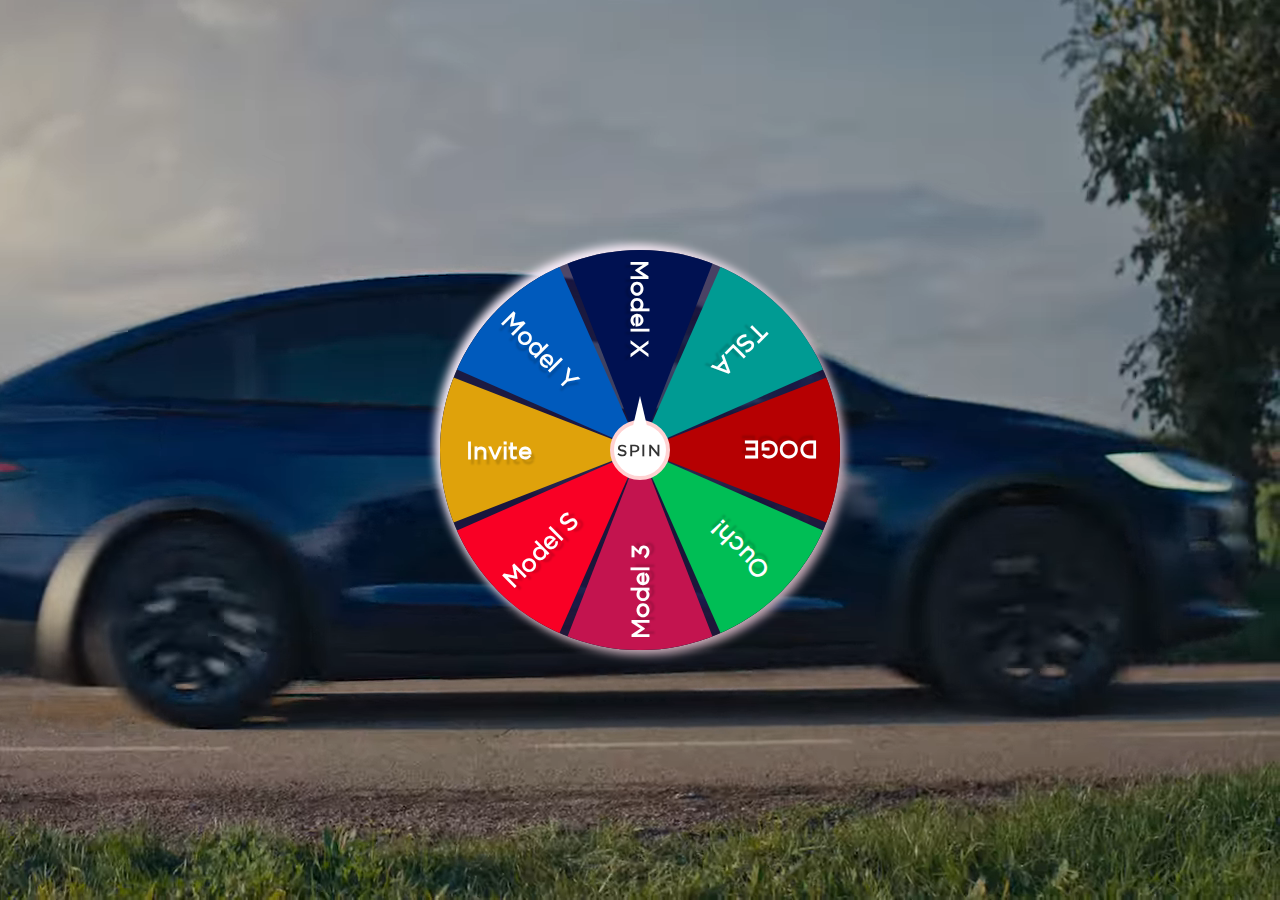
==== commit 24bd3762: "Add files via upload" ====
--- a/zoomcloser.html
+++ b/zoomcloser.html
@@ -27,8 +27,8 @@
         <div class="spinBtnOF font-Gotham" style="display: none;">Spin</div>
         <div class="wheel">
             <div class="whealers" style="--i:1; --clr:#001151;" id="h100"><span>Model X</span></div>
-            <div class="whealers" style="--i:2; --clr:#009b93;" id="h1"><span>Ouch!</span></div>
-            <div class="whealers" style="--i:3; --clr:#b60002;" id="h50"><span>Model S</span></div>
+            <div class="whealers" style="--i:2; --clr:#009b93;" id="h1"><span>TSLA</span></div>
+            <div class="whealers" style="--i:3; --clr:#b60002;" id="h50"><span>DOGE</span></div>
             <div class="whealers" style="--i:4; --clr:#00be55;" id="h0"><span>Ouch!</span></div>
             <div class="whealers" style="--i:5; --clr:#c3144f;" id="h1000"><span>Model 3</span></div>
             <div class="whealers" style="--i:6; --clr:#f90025;" id="h10"><span>Model S</span></div>
